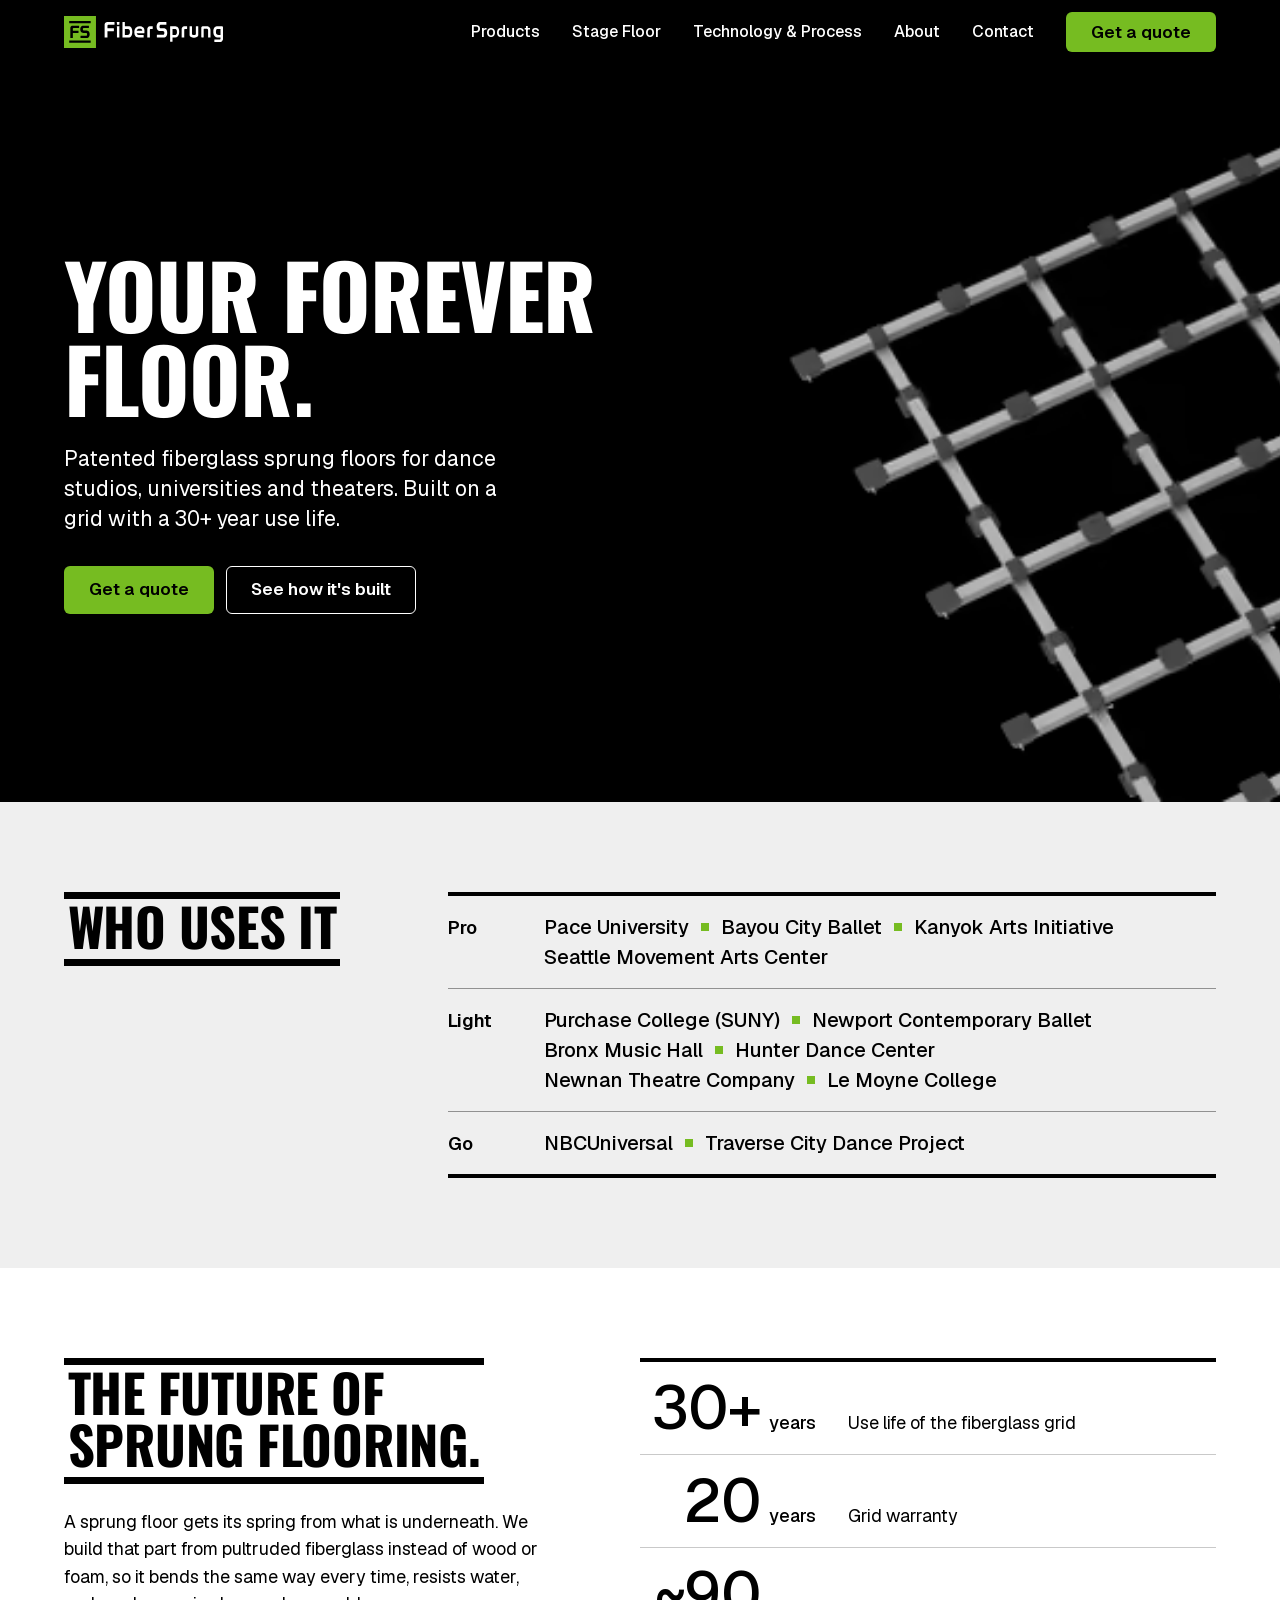
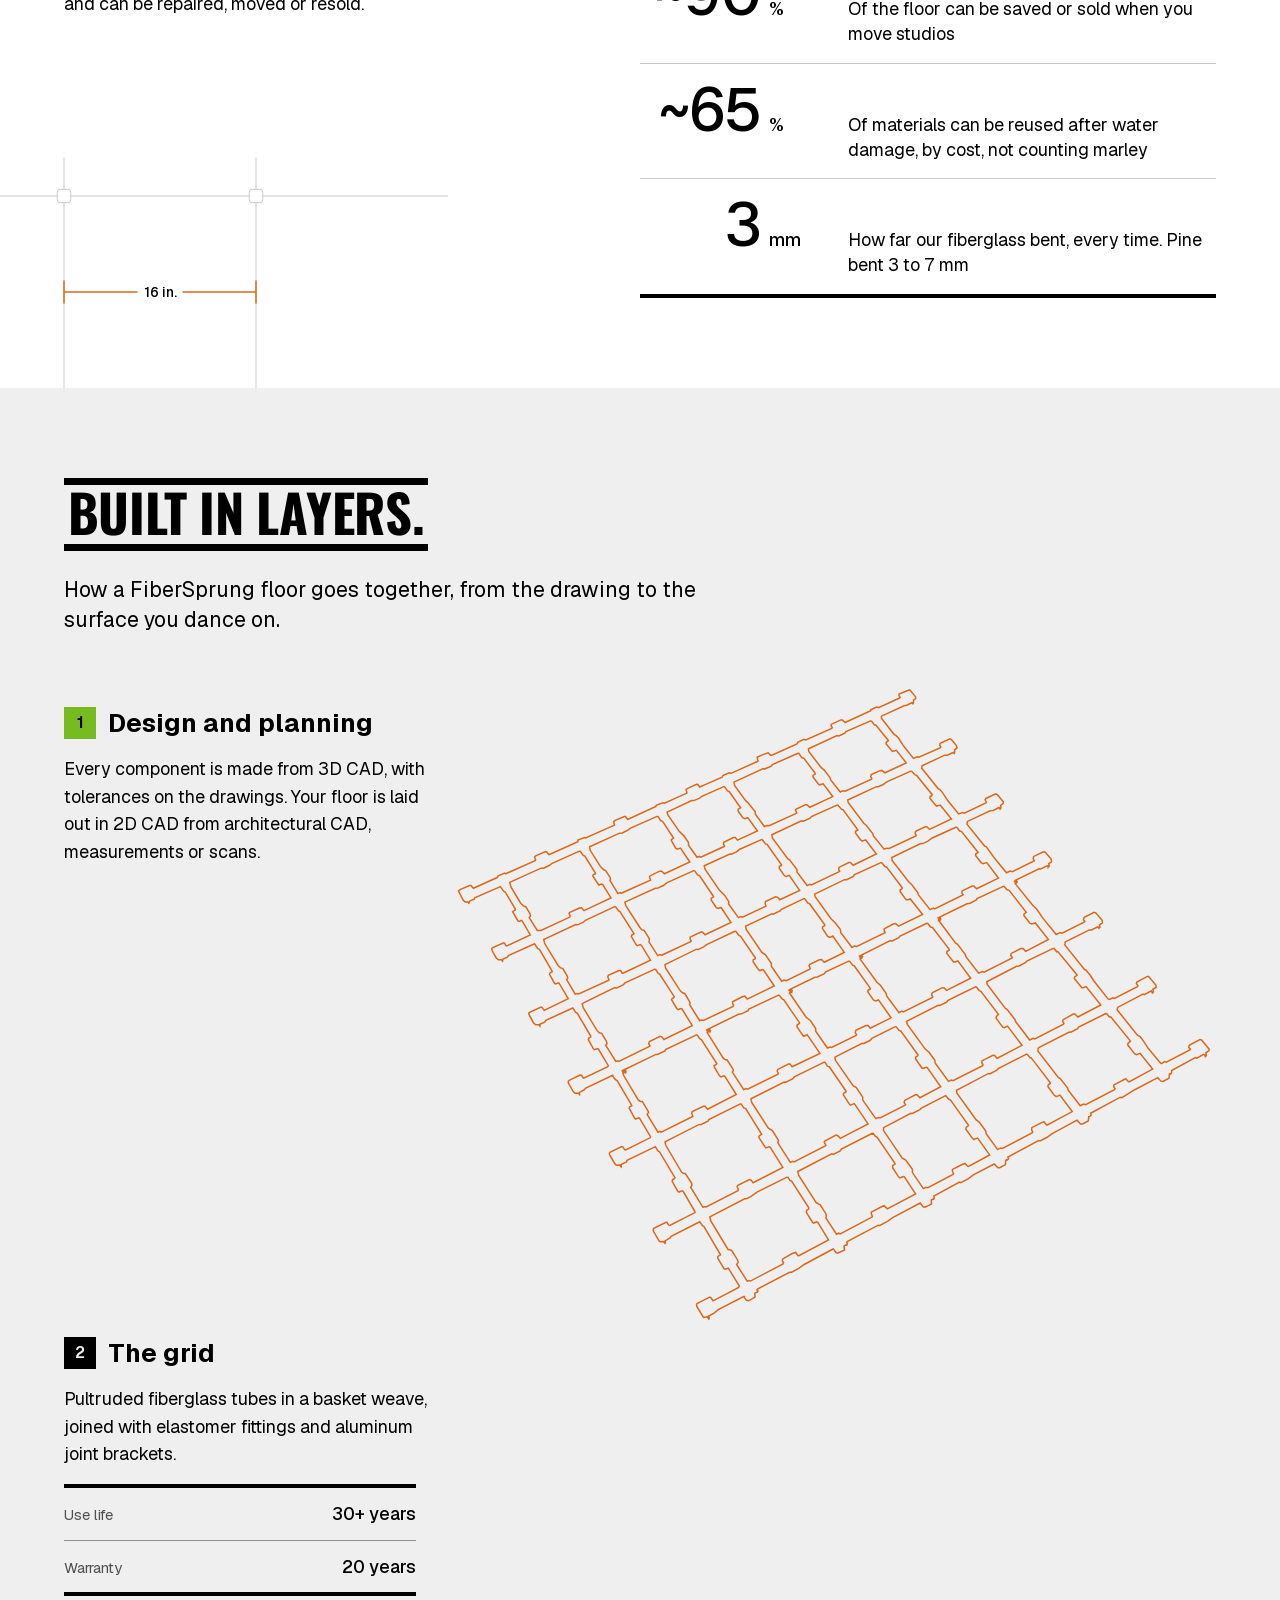
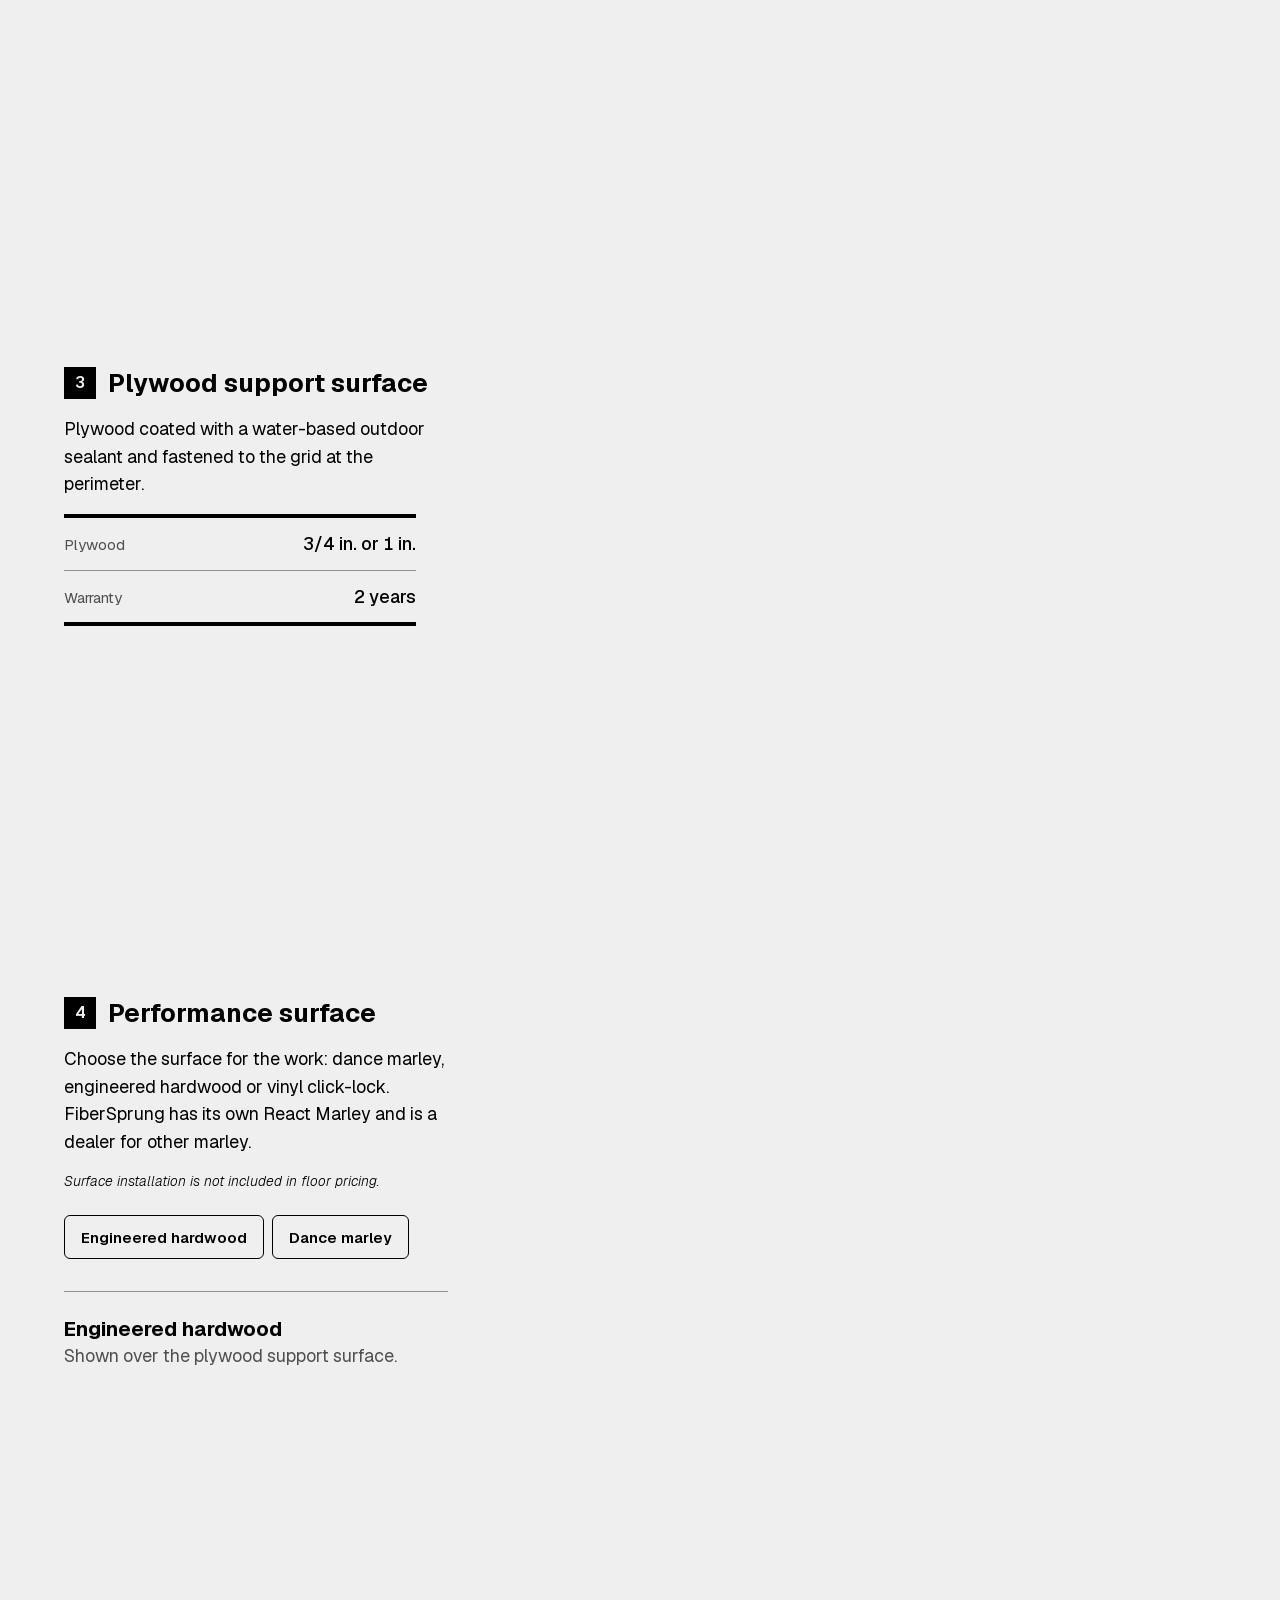
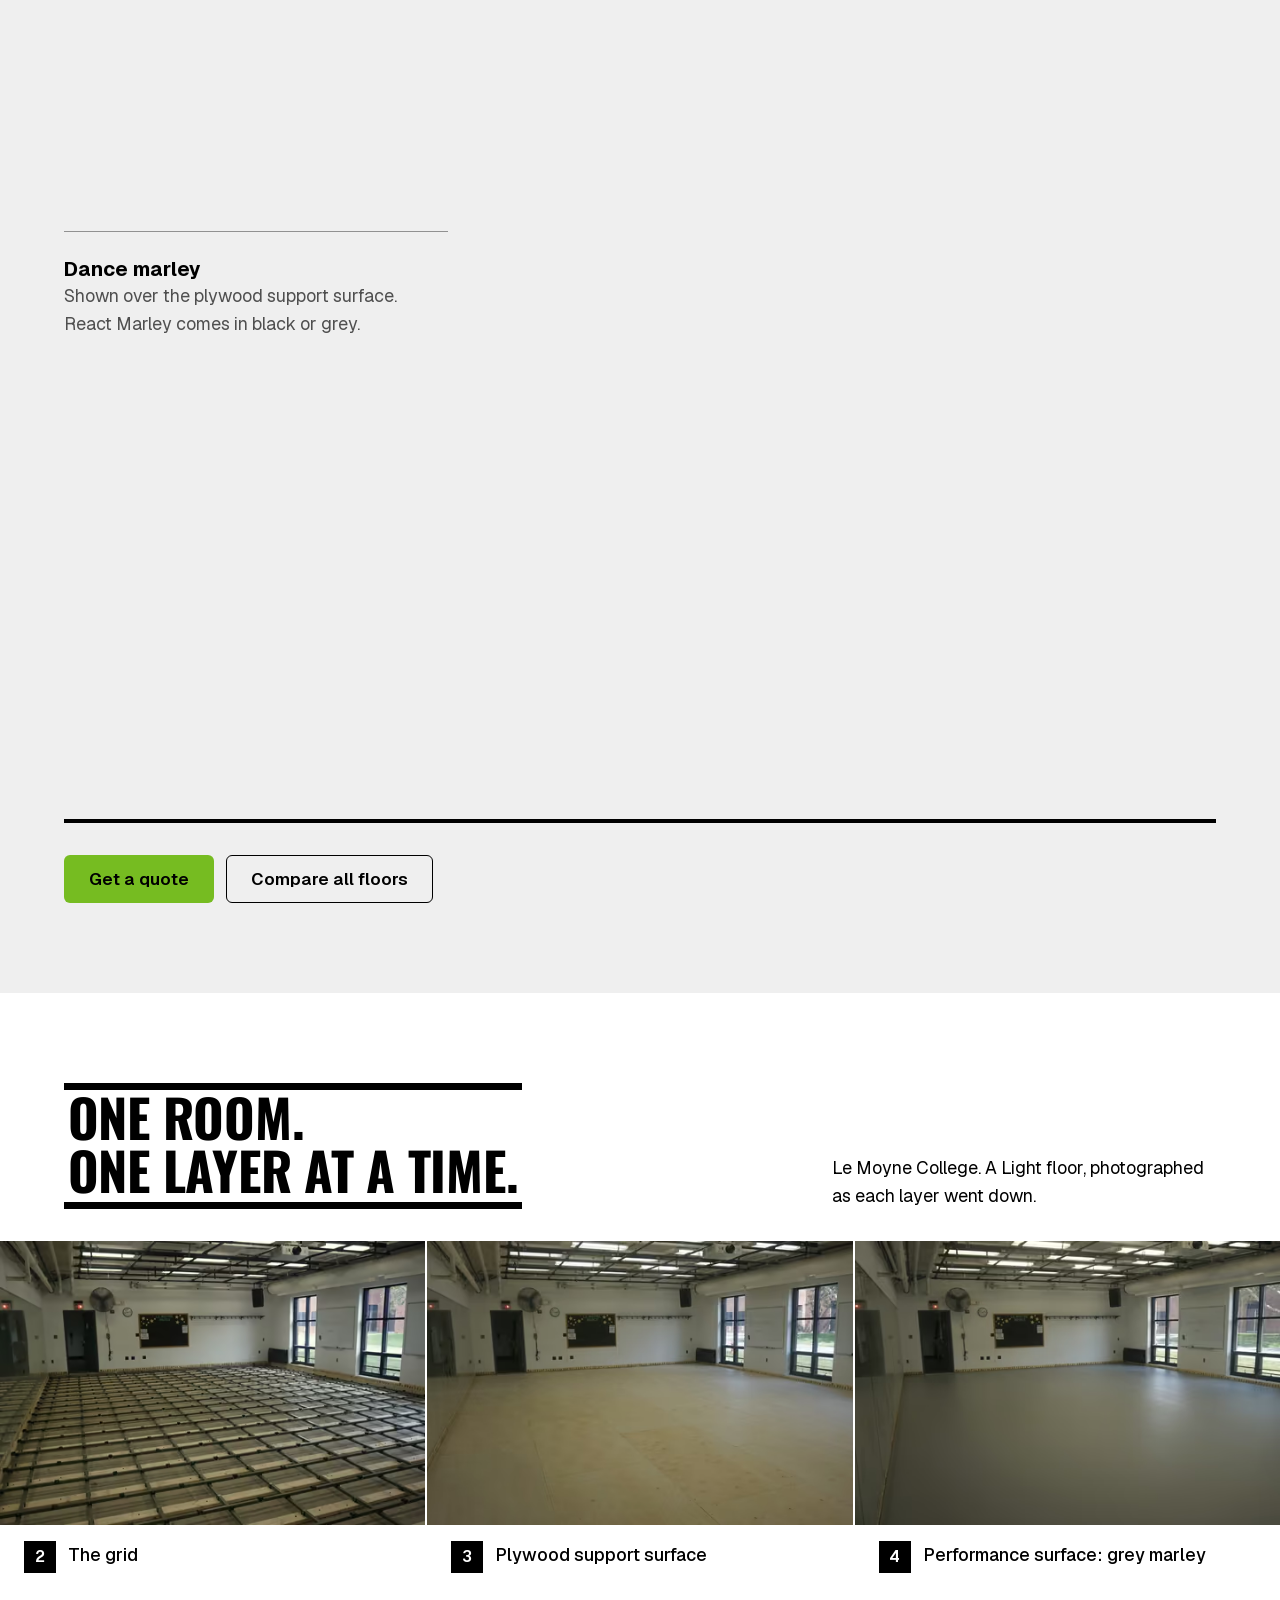
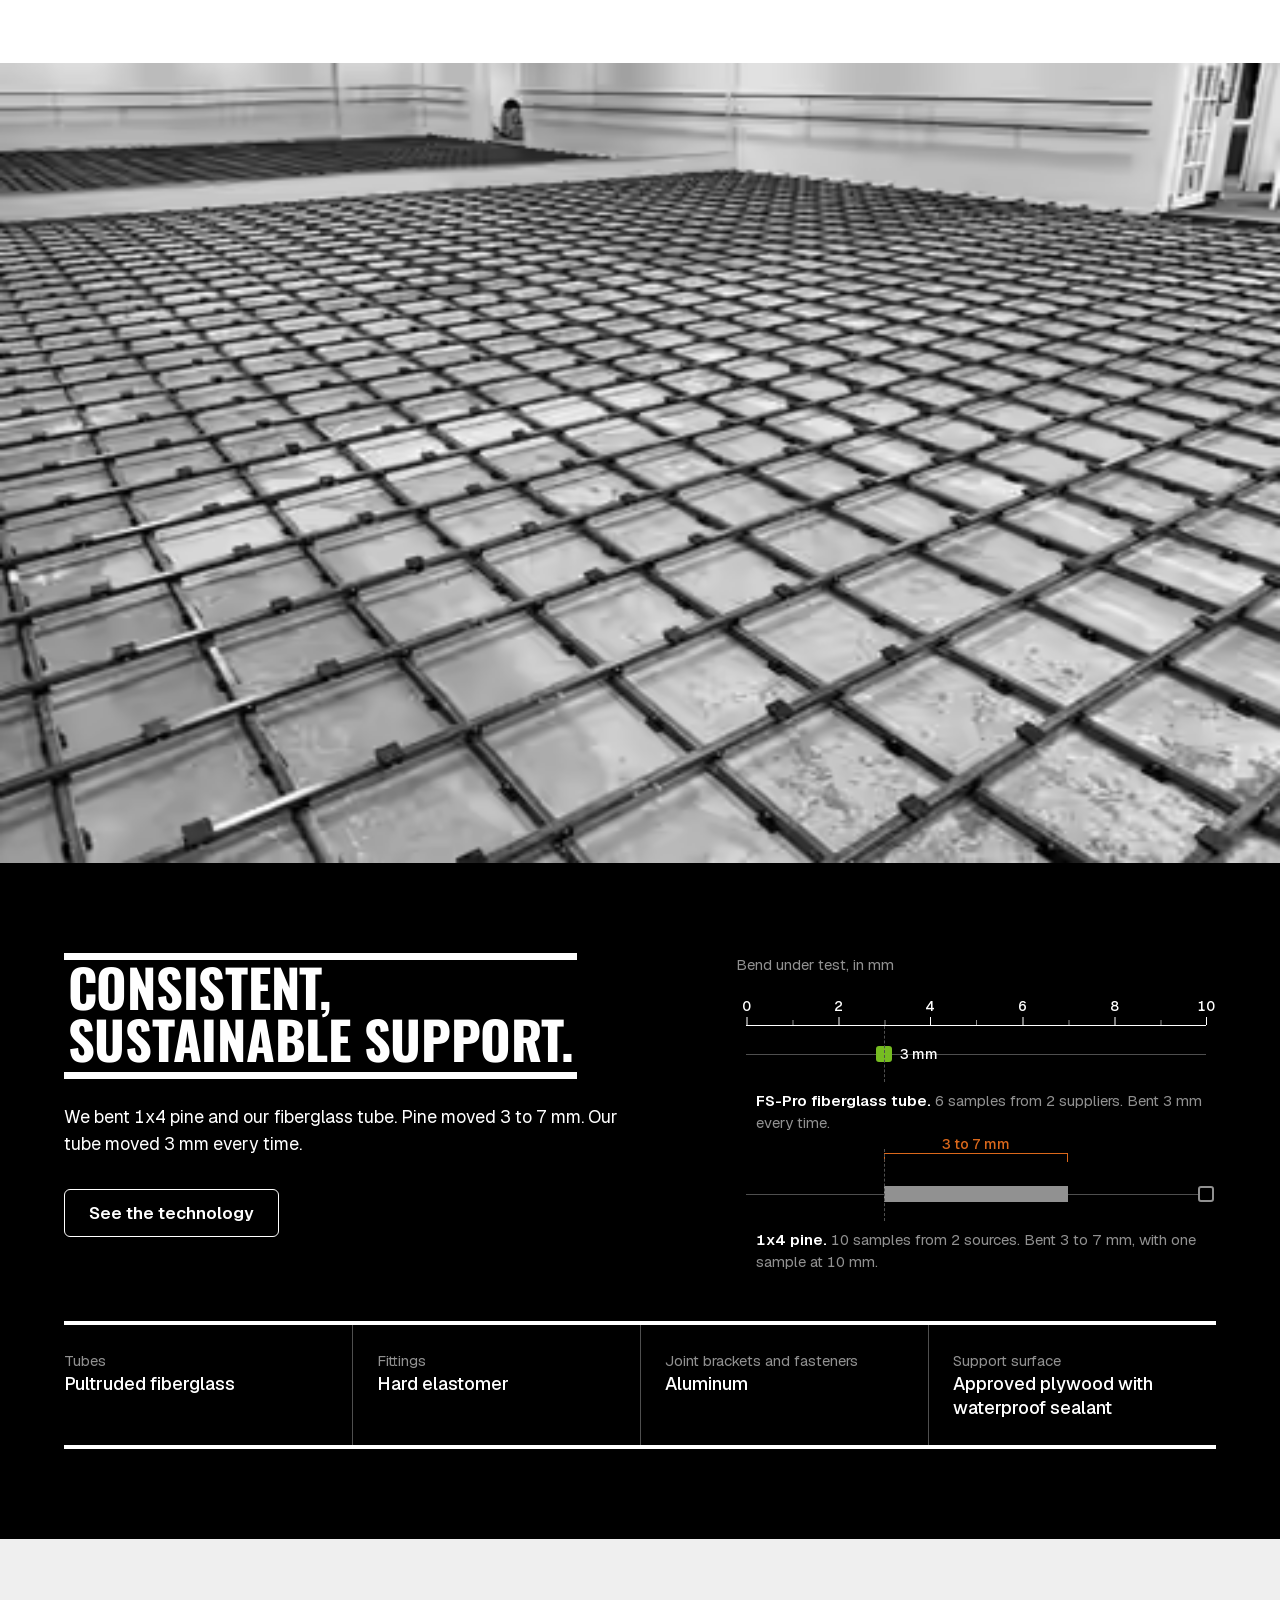
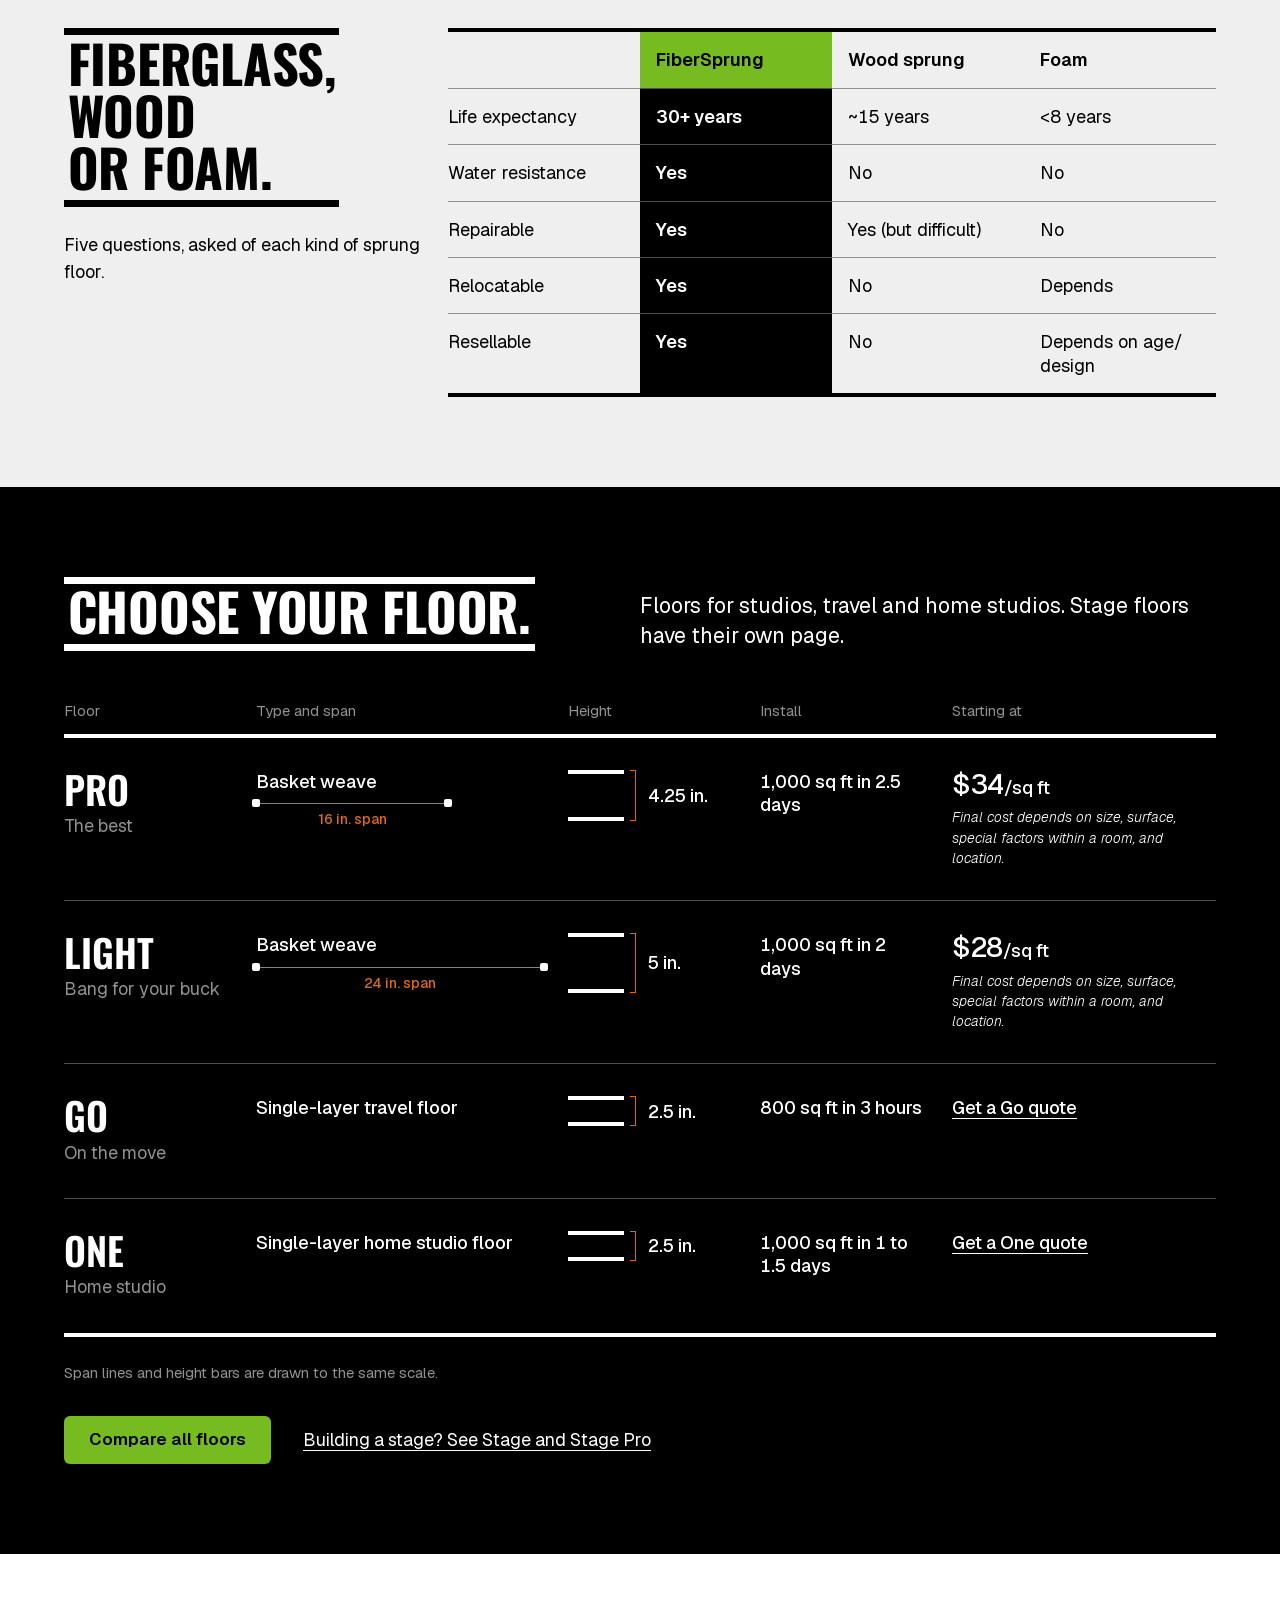
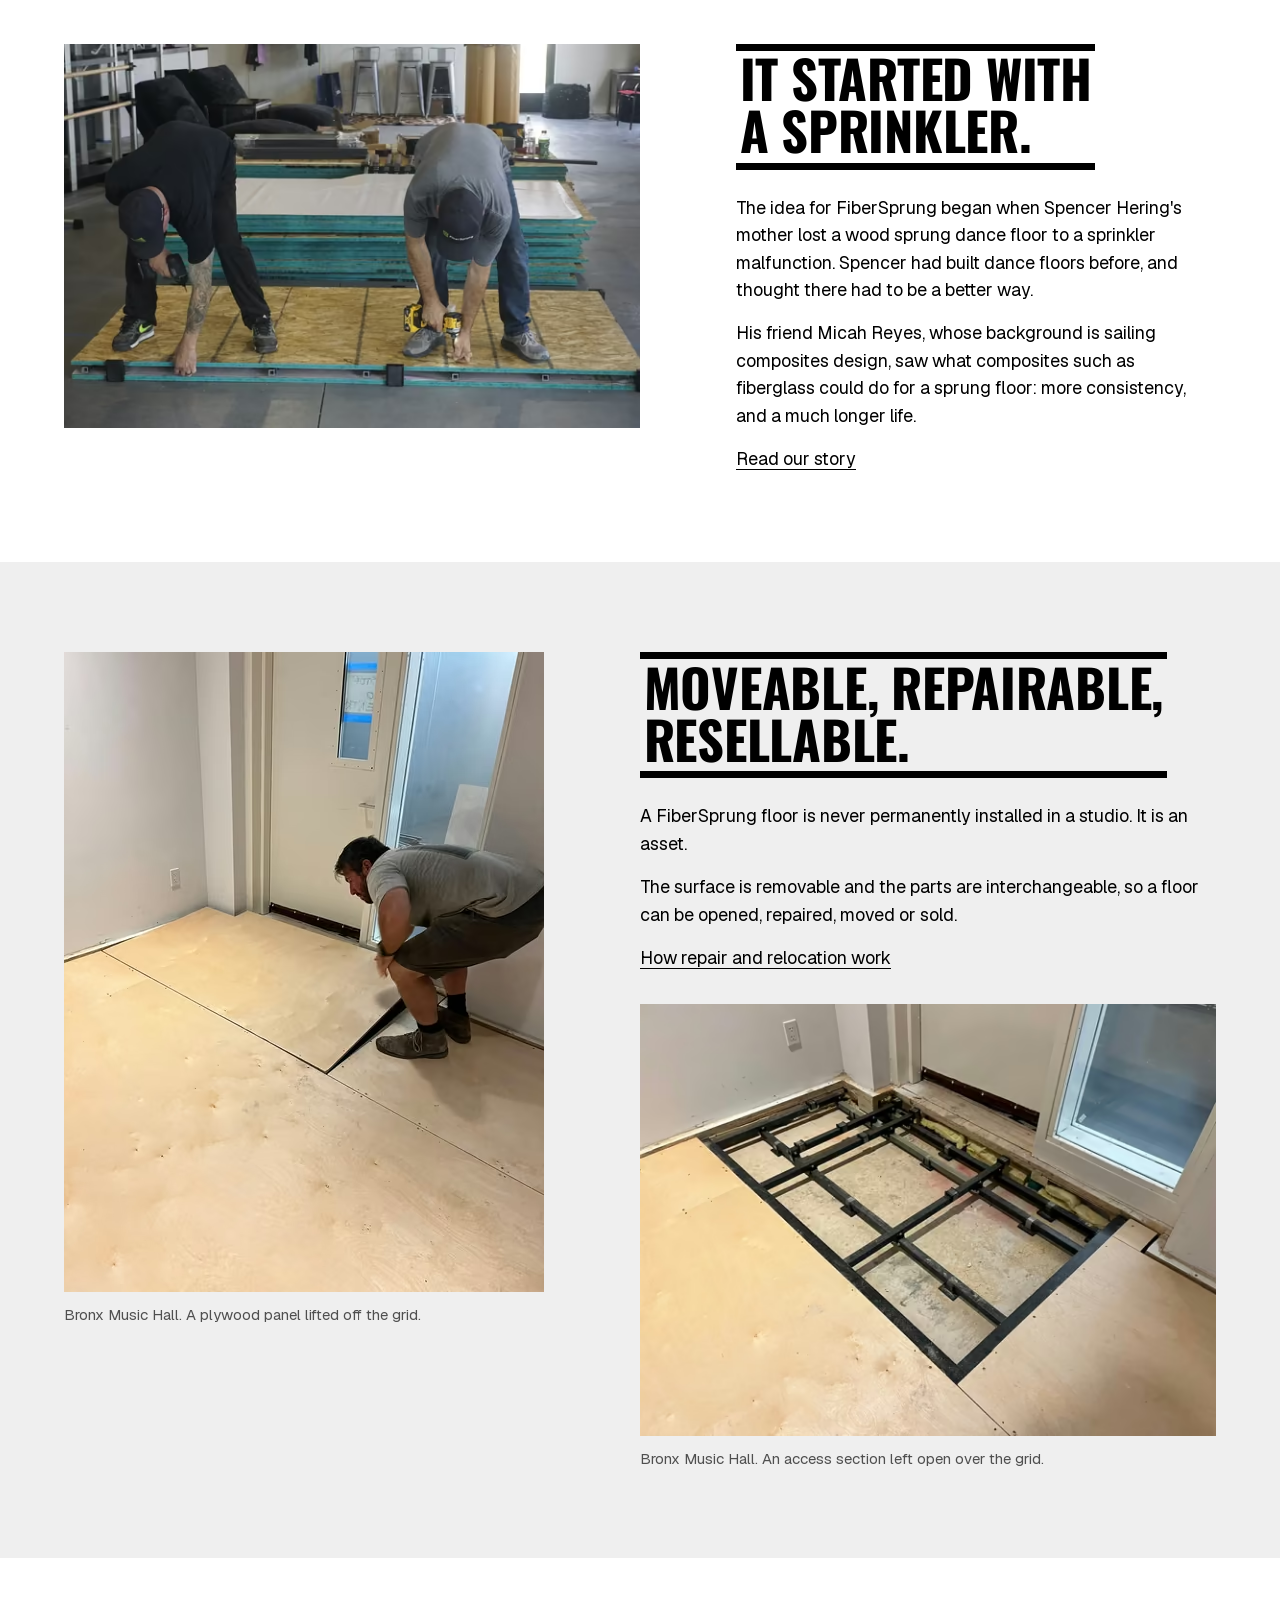
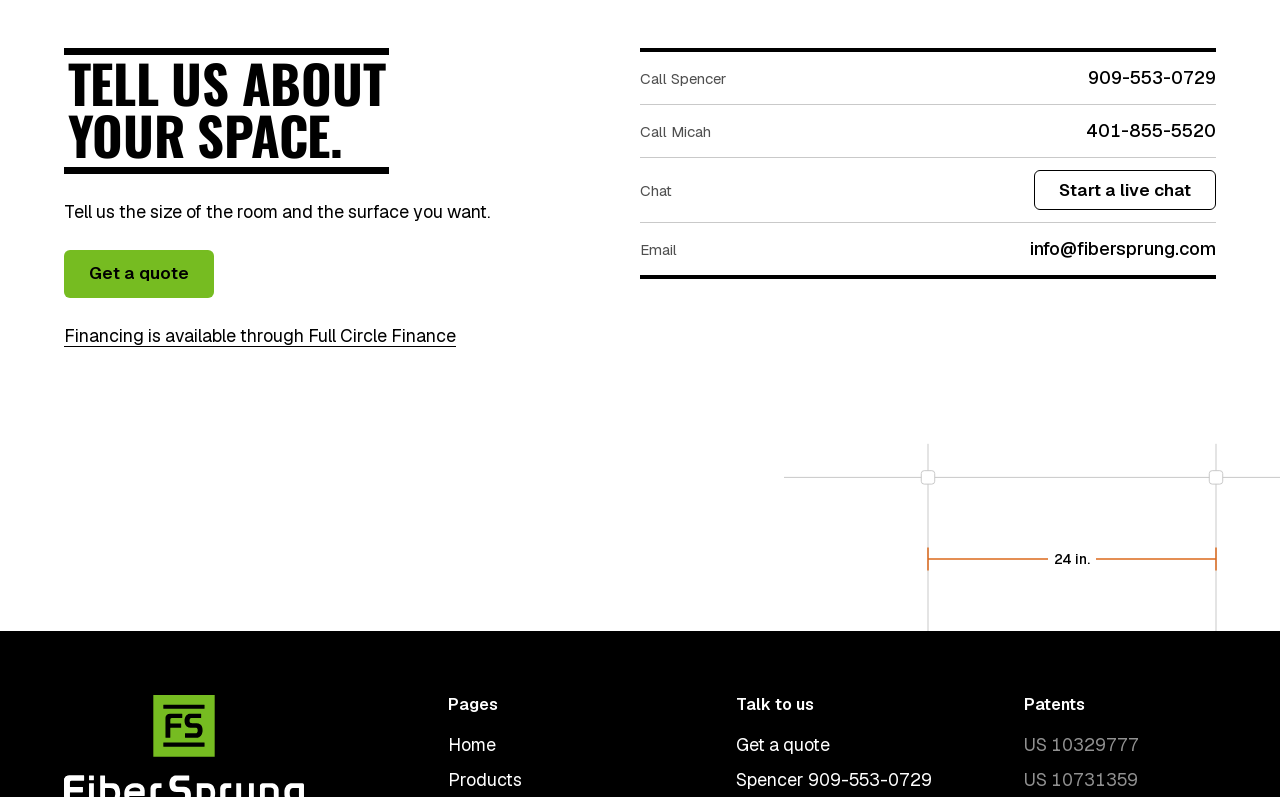
==== index.html @ 27c5f734 "Stage 3: Products and Stage Floor Co-Authored-By: Claude Fable 5.2 <noreply@anthropic.com> Claude-Se" ====
<!doctype html>
<html lang="en">
<head>
<meta charset="utf-8">
<meta name="viewport" content="width=device-width, initial-scale=1">
<title>FiberSprung | Patented fiberglass sprung floors for dance and stage</title>
<meta name="description" content="FiberSprung makes patented fiberglass sprung floors for dance studios, universities and theaters. A grid with a 30+ year use life and a 20-year warranty, in a floor you can repair, move or resell.">
<meta name="robots" content="noindex">
<link rel="canonical" href="https://fibersprung.com/">
<meta name="theme-color" content="#000000">
<link rel="preload" href="fonts/oswald-variable-latin.woff2" as="font" type="font/woff2" crossorigin>
<link rel="preload" href="fonts/geist-variable-latin.woff2" as="font" type="font/woff2" crossorigin>
<link rel="stylesheet" href="css/styles.css">
<link rel="icon" href="favicon.ico" sizes="32x32">
<link rel="icon" href="favicon.svg" type="image/svg+xml">
<link rel="apple-touch-icon" href="apple-touch-icon.png">
<link rel="manifest" href="site.webmanifest">
<meta property="og:type" content="website">
<meta property="og:site_name" content="FiberSprung">
<meta property="og:title" content="FiberSprung: your forever floor">
<meta property="og:description" content="Patented fiberglass sprung floors for dance studios, universities and theaters. Built on a grid with a 30+ year use life.">
<meta property="og:url" content="https://fibersprung.com/">
<meta property="og:image" content="https://fibersprung.com/img/social-home.jpg">
<meta property="og:image:width" content="1200">
<meta property="og:image:height" content="630">
<meta property="og:image:alt" content="The FiberSprung fiberglass grid: square tubes in a basket weave, joined by black fittings.">
<meta name="twitter:card" content="summary_large_image">
<meta name="twitter:title" content="FiberSprung: your forever floor">
<meta name="twitter:description" content="Patented fiberglass sprung floors for dance studios, universities and theaters. Built on a grid with a 30+ year use life.">
<meta name="twitter:image" content="https://fibersprung.com/img/social-home.jpg">
<script type="application/ld+json">
{
  "@context": "https://schema.org",
  "@type": "Organization",
  "name": "FiberSprung",
  "url": "https://fibersprung.com/",
  "logo": "https://fibersprung.com/icon-512.png",
  "email": "info@fibersprung.com",
  "description": "Maker of patented fiberglass sprung floors for dance and stage.",
  "contactPoint": [
    { "@type": "ContactPoint", "contactType": "sales", "name": "Spencer", "telephone": "+1-909-553-0729" },
    { "@type": "ContactPoint", "contactType": "sales", "name": "Micah", "telephone": "+1-401-855-5520" }
  ]
}
</script>
<script>document.documentElement.className = "js";</script>
<script src="js/site.js" defer></script>
<script src="js/layers.js" defer></script>
</head>
<body>
<a class="skip" href="#main">Skip to content</a>

<header class="site-header on-dark">
  <div class="wrap site-header__in">
    <a class="site-header__logo" href="index.html"><img src="img/logo/fibersprung-logo-horizontal-green-white.svg" alt="FiberSprung" width="159" height="32"></a>
    <button class="menu-btn" type="button" aria-label="Menu" aria-expanded="false" aria-controls="site-nav"><span></span><span></span></button>
    <nav class="site-nav" id="site-nav" aria-label="Main">
      <ul class="site-nav__list">
        <li class="site-nav__home"><a href="index.html" aria-current="page">Home</a></li>
        <li><a href="products.html">Products</a></li>
        <li><a href="stage-floor.html">Stage Floor</a></li>
        <li><a href="technology.html">Technology &amp; Process</a></li>
        <li><a href="about.html">About</a></li>
        <li><a href="contact.html">Contact</a></li>
        <li class="site-nav__cta"><a class="btn btn--primary" href="contact.html#quote">Get a quote</a></li>
      </ul>
      <ul class="site-nav__contact">
        <li>Spencer <a href="tel:+19095530729">909-553-0729</a></li>
        <li>Micah <a href="tel:+14018555520">401-855-5520</a></li>
        <li><a href="mailto:info@fibersprung.com">info@fibersprung.com</a></li>
      </ul>
    </nav>
  </div>
</header>

<main id="main">

<!-- 01 Hero -->
<section class="hero on-dark" aria-labelledby="hero-h">
  <div class="wrap grid hero__in">
    <div class="hero__text">
      <h1 class="display" id="hero-h">Your forever<br>floor.</h1>
      <p class="lede">Patented fiberglass sprung floors for dance studios, universities and theaters. Built on a grid with a 30+ year use life.</p>
      <p class="btn-row">
        <a class="btn btn--primary" href="contact.html#quote">Get a quote</a>
        <a class="btn btn--ghost" href="#layers">See how it's built</a>
      </p>
    </div>
  </div>
  <!-- OPEN: which floor the grid render shows -->
  <!-- Media slot. A video with this image as its poster can replace the picture without touching the layout. -->
  <div class="hero__media">
    <picture>
      <source media="(min-width: 768px)" type="image/avif" width="1440" height="1152" sizes="1000px" srcset="img/home/hero-grid-960.avif 960w, img/home/hero-grid-1440.avif 1440w, img/home/hero-grid-1920.avif 1920w">
      <source media="(min-width: 768px)" type="image/webp" width="1440" height="1152" sizes="1000px" srcset="img/home/hero-grid-960.webp 960w, img/home/hero-grid-1440.webp 1440w, img/home/hero-grid-1920.webp 1920w">
      <source type="image/avif" width="780" height="585" sizes="100vw" srcset="img/home/hero-grid-phone-420.avif 420w, img/home/hero-grid-phone-780.avif 780w, img/home/hero-grid-phone-1170.avif 1170w">
      <source type="image/webp" width="780" height="585" sizes="100vw" srcset="img/home/hero-grid-phone-420.webp 420w, img/home/hero-grid-phone-780.webp 780w, img/home/hero-grid-phone-1170.webp 1170w">
      <img src="img/home/hero-grid-phone-780.webp" alt="The FiberSprung fiberglass grid: square tubes in a basket weave, joined by black fittings." width="780" height="585" fetchpriority="high" decoding="async">
    </picture>
  </div>
</section>

<!-- 02 Who uses it -->
<section class="section who on-canvas" aria-labelledby="who-h">
  <div class="wrap grid">
    <h2 class="rule-head" id="who-h">Who uses it</h2>
    <div class="who__list">
      <div class="who__row">
        <h3 class="who__floor"><a href="products.html#pro">Pro<span class="sr-only"> floor</span></a></h3>
        <div class="who__names"><ul class="names">
          <li>Pace University</li>
          <li>Bayou City Ballet</li>
          <li>Kanyok Arts Initiative</li>
          <li>Seattle Movement Arts Center</li>
        </ul></div>
      </div>
      <div class="who__row">
        <h3 class="who__floor"><a href="products.html#light">Light<span class="sr-only"> floor</span></a></h3>
        <div class="who__names"><ul class="names">
          <li>Purchase College (SUNY)</li>
          <li>Newport Contemporary Ballet</li>
          <li>Bronx Music Hall</li>
          <li>Hunter Dance Center</li>
          <li>Newnan Theatre Company</li>
          <!-- OPEN: Le Moyne naming -->
          <li>Le Moyne College</li>
        </ul></div>
      </div>
      <div class="who__row">
        <h3 class="who__floor"><a href="products.html#go">Go<span class="sr-only"> floor</span></a></h3>
        <div class="who__names"><ul class="names">
          <li>NBCUniversal</li>
          <li>Traverse City Dance Project</li>
        </ul></div>
      </div>
    </div>
  </div>
</section>

<!-- 03 Thesis and numbers -->
<section class="section section--clip thesis on-white" aria-labelledby="thesis-h">
  <div class="wrap grid">
    <div class="thesis__text">
      <h2 class="rule-head" id="thesis-h">The future of<br>sprung flooring.</h2>
      <p>A sprung floor gets its spring from what is underneath. We build that part from pultruded fiberglass instead of wood or foam, so it bends the same way every time, resists water, and can be repaired, moved or resold.</p>
    </div>
    <dl class="ledger">
      <div class="ledger__row">
        <dt>Use life of the fiberglass grid</dt>
        <dd><span class="ledger__num">30+</span> <span class="ledger__unit">years</span></dd>
      </div>
      <div class="ledger__row">
        <dt>Grid warranty</dt>
        <dd><span class="ledger__num">20</span> <span class="ledger__unit">years</span></dd>
      </div>
      <div class="ledger__row">
        <dt>Of the floor can be saved or sold when you move studios</dt>
        <dd><span class="ledger__num">~90</span> <span class="ledger__unit">%</span></dd>
      </div>
      <div class="ledger__row">
        <dt>Of materials can be reused after water damage, by cost, not counting marley</dt>
        <dd><span class="ledger__num">~65</span> <span class="ledger__unit">%</span></dd>
      </div>
      <div class="ledger__row">
        <dt>How far our fiberglass bent, every time. Pine bent 3 to 7 mm</dt>
        <dd><span class="ledger__num">3</span> <span class="ledger__unit">mm</span></dd>
      </div>
    </dl>
    <div class="gridmark gridmark--pro" aria-hidden="true">
      <svg viewBox="0 0 400 250" preserveAspectRatio="none">
        <g class="gridmark__grid">
          <line x1="-2200" y1="50" x2="400" y2="50"/>
          <line x1="200" y1="10" x2="200" y2="250"/><line x1="0" y1="10" x2="0" y2="250"/>
          <line x1="-200" y1="10" x2="-200" y2="250"/><line x1="-400" y1="10" x2="-400" y2="250"/>
          <line x1="-600" y1="10" x2="-600" y2="250"/><line x1="-800" y1="10" x2="-800" y2="250"/>
        </g>
        <g class="gridmark__node">
          <rect x="193" y="43" width="14" height="14" rx="3"/><rect x="-7" y="43" width="14" height="14" rx="3"/>
          <rect x="-207" y="43" width="14" height="14" rx="3"/><rect x="-407" y="43" width="14" height="14" rx="3"/>
          <rect x="-607" y="43" width="14" height="14" rx="3"/><rect x="-807" y="43" width="14" height="14" rx="3"/>
        </g>
        <g class="gridmark__dim"><line x1="0" y1="150" x2="200" y2="150"/><line x1="0" y1="138" x2="0" y2="162"/><line x1="200" y1="138" x2="200" y2="162"/></g>
      </svg>
      <span class="gridmark__label">16 in.</span>
    </div>
  </div>
</section>

<!-- 04 The layer story. data-surface is "choice" or "stacked". -->
<!-- OPEN: surface order -->
<section class="section layers on-canvas" id="layers" data-surface="choice" aria-labelledby="layers-h">
  <div class="wrap">
    <div class="layers__head">
      <h2 class="rule-head" id="layers-h">Built in layers.</h2>
      <p class="lede">How a FiberSprung floor goes together, from the drawing to the surface you dance on.</p>
    </div>

    <ol class="steps">
      <li class="step" data-plates="1">
        <div class="step__body">
          <h3 class="step__title"><span class="num" aria-hidden="true">1</span>Design and planning</h3>
          <p>Every component is made from 3D CAD, with tolerances on the drawings. Your floor is laid out in 2D CAD from architectural CAD, measurements or scans.</p>
        </div>
        <div class="plate-track">
          <div class="plate plate--base">
            <div class="plate__art">
              <svg class="plate__outline" viewBox="0 0 2874 2406" role="img" aria-label="Line drawing of the fiberglass grid, traced in orange.">
                <path pathLength="1" d="M1728,25 1688,41 1688,48 1692,54 1688,57 1611,92 1604,90 1582,100 1582,104 1486,148 1476,138 1470,138 1434,155 1434,161 1438,167 1436,170 1339,213 1332,211 1309,222 1306,228 1212,270 1207,270 1198,261 1174,270 1157,278 1160,293 1059,338 1052,336 1029,346 1026,352 942,389 935,380 930,379 897,394 891,398 894,412 810,450 804,448 779,458 778,462 678,508 672,510 664,500 660,500 624,515 620,520 623,532 515,580 511,578 486,588 486,594 384,640 377,642 369,632 365,631 328,647 324,651 328,662 326,665 216,714 212,711 188,722 184,728 95,768 86,758 81,758 47,772 39,778 57,813 64,820 74,820 78,824 81,816 98,809 100,804 196,762 208,779 214,782 252,846 252,849 242,856 262,891 266,892 275,888 278,891 308,943 220,984 216,982 212,974 208,972 166,991 164,994 165,1001 180,1028 188,1036 200,1036 204,1041 206,1033 222,1026 226,1020 324,976 336,994 342,997 389,1077 390,1080 381,1086 380,1090 399,1124 402,1126 414,1122 416,1124 450,1181 360,1225 352,1214 348,1213 304,1233 302,1236 304,1242 320,1272 328,1279 339,1279 344,1284 344,1277 363,1268 366,1262 467,1216 477,1232 484,1236 534,1321 534,1325 528,1328 525,1334 544,1369 548,1372 560,1368 563,1370 600,1432 598,1436 508,1479 506,1478 500,1468 494,1467 451,1488 450,1496 468,1528 475,1535 487,1535 492,1540 492,1532 511,1522 514,1517 616,1468 619,1475 627,1484 633,1488 686,1578 688,1582 680,1586 678,1591 697,1626 702,1632 714,1627 717,1629 758,1698 756,1702 665,1747 661,1746 654,1736 650,1735 606,1756 604,1760 605,1766 624,1798 630,1805 642,1804 648,1811 649,1808 647,1802 668,1792 670,1786 776,1735 785,1750 792,1755 849,1851 848,1854 840,1859 839,1865 860,1902 864,1905 876,1900 880,1902 924,1978 924,1982 830,2030 826,2029 819,2018 816,2018 770,2041 768,2045 769,2052 790,2088 794,2091 807,2090 812,2097 814,2093 812,2088 832,2076 835,2071 942,2016 952,2031 958,2034 1020,2140 1010,2146 1009,2151 1032,2191 1036,2194 1049,2190 1090,2256 1088,2262 992,2312 984,2301 980,2298 932,2322 930,2326 931,2333 956,2374 970,2372 976,2380 978,2376 974,2370 996,2358 1010,2346 1106,2296 1109,2296 1109,2300 1117,2310 1125,2312 1149,2298 1148,2284 1154,2280 1158,2280 1160,2275 1156,2271 1158,2268 1278,2205 1286,2205 1314,2190 1333,2176 1441,2118 1444,2120 1452,2132 1458,2134 1484,2122 1482,2107 1488,2103 1492,2104 1495,2098 1492,2094 1494,2090 1610,2029 1616,2030 1646,2014 1664,2001 1767,1946 1778,1960 1785,1962 1809,1950 1809,1934 1814,1931 1817,1932 1820,1926 1818,1920 1914,1868 1919,1870 1948,1855 1966,1841 2044,1800 2058,1814 2065,1814 2086,1802 2087,1788 2090,1784 2094,1785 2098,1780 2095,1774 2210,1712 2216,1714 2242,1700 2261,1686 2354,1636 2367,1650 2375,1650 2396,1639 2398,1623 2402,1622 2407,1617 2405,1610 2516,1550 2522,1552 2570,1522 2656,1477 2668,1490 2676,1491 2698,1479 2700,1463 2704,1464 2708,1458 2708,1450 2797,1402 2802,1404 2828,1390 2832,1392 2834,1398 2838,1394 2836,1384 2848,1376 2848,1370 2820,1336 2814,1334 2774,1356 2772,1364 2778,1370 2776,1373 2688,1419 2682,1417 2670,1424 2666,1422 2621,1368 2604,1342 2590,1323 2580,1318 2504,1223 2506,1214 2601,1164 2606,1166 2632,1152 2636,1160 2640,1156 2638,1146 2650,1139 2649,1130 2622,1098 2617,1098 2578,1119 2576,1125 2582,1133 2580,1136 2494,1180 2488,1178 2476,1184 2470,1182 2418,1116 2402,1092 2386,1073 2382,1072 2308,980 2310,969 2400,924 2408,924 2432,912 2436,918 2440,914 2438,905 2449,898 2448,888 2424,860 2418,858 2381,877 2378,886 2383,892 2382,894 2298,936 2291,934 2276,941 2226,880 2202,845 2188,832 2122,750 2124,748 2126,750 2130,744 2128,739 2124,744 2120,743 2123,738 2212,695 2218,696 2242,684 2246,686 2246,690 2250,686 2248,676 2258,670 2258,660 2235,633 2228,632 2192,649 2190,658 2194,664 2193,666 2112,706 2104,704 2090,710 2044,654 2014,612 2008,610 1942,528 1944,518 2029,478 2040,477 2062,466 2066,472 2069,468 2068,458 2078,450 2078,444 2056,418 2050,415 2013,432 2010,437 2015,446 2013,449 1932,487 1926,485 1911,490 1870,440 1852,412 1841,399 1834,395 1773,319 1774,310 1859,270 1868,270 1891,260 1894,264 1896,260 1896,250 1905,243 1902,233 1884,212 1878,209 1842,226 1840,233 1844,238 1843,242 1762,278 1756,276 1742,282 1705,236 1686,206 1676,196 1670,193 1622,132 1622,124 1709,84 1715,84 1736,74 1740,78 1742,75 1742,64 1750,58 1750,52Z"/>
                <path pathLength="1" d="M1271,1848 1280,1862 1286,1864 1350,1964 1350,1968 1342,1974 1341,1981 1364,2018 1368,2021 1380,2016 1384,2018 1424,2084 1313,2143 1310,2143 1301,2131 1286,2136 1252,2156 1251,2163 1256,2170 1254,2174 1132,2238 1126,2236 1120,2239 1080,2176 1086,2168 1084,2160 1062,2124 1058,2122 1048,2120 983,2012 980,1998 1110,1930 1116,1930 1133,1922 1158,1904Z"/>
                <path pathLength="1" d="M1590,1684 1599,1696 1606,1700 1672,1797 1673,1800 1664,1806 1664,1814 1686,1848 1691,1852 1704,1847 1708,1848 1750,1912 1644,1968 1632,1956 1619,1962 1584,1980 1584,1986 1588,1996 1588,1998 1468,2062 1462,2059 1454,2063 1414,2002 1416,1996 1414,1986 1393,1953 1378,1945 1312,1842 1309,1828 1436,1762 1442,1764 1469,1750 1472,1744Z"/>
                <path pathLength="1" d="M1096,1574 1107,1590 1114,1593 1174,1689 1164,1696 1164,1702 1189,1740 1202,1736 1206,1738 1253,1813 1142,1870 1134,1860 1128,1858 1085,1880 1082,1884 1087,1896 1085,1900 966,1961 959,1959 954,1962 908,1887 913,1880 912,1872 888,1836 882,1836 874,1830 816,1732 812,1717 940,1652 946,1653 974,1639 976,1634Z"/>
                <path pathLength="1" d="M1862,1544 1874,1558 1880,1560 1948,1655 1946,1658 1939,1663 1938,1670 1962,1703 1967,1708 1982,1703 2027,1766 1948,1809 1944,1808 1935,1798 1924,1802 1888,1820 1888,1828 1892,1836 1890,1839 1796,1889 1789,1887 1779,1892 1738,1832 1738,1820 1712,1784 1700,1778 1630,1675 1630,1664 1732,1610 1738,1611 1766,1597 1770,1592Z"/>
                <path pathLength="1" d="M1410,1418 1420,1434 1427,1436 1490,1528 1488,1531 1480,1536 1480,1542 1502,1576 1506,1580 1520,1574 1522,1576 1572,1650 1468,1704 1459,1694 1452,1692 1410,1714 1408,1718 1414,1730 1412,1732 1295,1792 1290,1790 1281,1794 1234,1720 1237,1712 1214,1675 1199,1666 1136,1569 1134,1556 1258,1493 1264,1494 1291,1481 1296,1474Z"/>
                <path pathLength="1" d="M2167,1388 2178,1402 2182,1402 2254,1496 2254,1498 2246,1504 2245,1510 2268,1542 2276,1548 2290,1542 2336,1604 2243,1654 2240,1654 2230,1642 2218,1647 2185,1664 2184,1672 2188,1680 2187,1683 2075,1742 2068,1740 2057,1746 2014,1687 2012,1676 1987,1642 1976,1634 1904,1534 1903,1524 2023,1461 2029,1462 2054,1449 2059,1443Z"/>
                <path pathLength="1" d="M932,1316 942,1331 948,1334 1006,1424 1004,1427 996,1432 996,1436 1016,1470 1022,1474 1032,1470 1036,1472 1079,1540 971,1595 962,1584 956,1584 914,1604 912,1611 916,1620 916,1622 798,1681 793,1678 786,1681 745,1614 750,1608 750,1604 727,1566 720,1566 712,1560 657,1468 655,1461 661,1457 665,1459 666,1452 662,1448 660,1453 654,1456 652,1451 778,1390 784,1390 812,1377 814,1372Z"/>
                <path pathLength="1" d="M1676,1285 1688,1300 1694,1302 1759,1392 1758,1395 1750,1400 1750,1407 1773,1440 1778,1442 1790,1438 1794,1440 1844,1511 1766,1552 1755,1541 1749,1541 1709,1562 1707,1570 1712,1578 1709,1581 1617,1628 1610,1626 1601,1630 1552,1561 1552,1550 1528,1514 1516,1507 1450,1412 1448,1400 1550,1348 1556,1349 1579,1338 1586,1330Z"/>
                <path pathLength="1" d="M2464,1236 2475,1250 2480,1249 2554,1340 2545,1348 2544,1355 2569,1387 2576,1391 2590,1386 2637,1445 2550,1492 2547,1492 2536,1481 2492,1504 2491,1510 2496,1518 2494,1522 2386,1578 2379,1576 2366,1582 2321,1524 2319,1516 2291,1480 2284,1476 2208,1378 2208,1368 2211,1364 2325,1306 2331,1307 2356,1294 2360,1288Z"/>
                <path pathLength="1" d="M1239,1167 1250,1182 1256,1185 1316,1272 1314,1275 1307,1279 1306,1287 1328,1319 1332,1322 1344,1316 1392,1386 1288,1436 1280,1426 1274,1426 1234,1446 1232,1453 1236,1461 1235,1464 1121,1520 1114,1518 1107,1522 1064,1456 1068,1450 1066,1444 1044,1410 1038,1410 1030,1404 970,1308 976,1304 980,1306 982,1300 978,1296 976,1300 970,1302 968,1298 1087,1240 1096,1239 1123,1226 1126,1220Z"/>
                <path pathLength="1" d="M1976,1136 1988,1151 1994,1154 2060,1240 2052,1248 2051,1254 2076,1288 2081,1290 2094,1284 2148,1356 2056,1404 2054,1404 2046,1394 2039,1393 1998,1414 1998,1422 2002,1428 2001,1432 1890,1488 1884,1486 1873,1491 1823,1422 1822,1412 1800,1382 1786,1370 1719,1278 1716,1266 1834,1206 1840,1207 1866,1194 1870,1188Z"/>
                <path pathLength="1" d="M776,1070 786,1086 792,1089 846,1173 846,1176 838,1182 837,1186 856,1218 861,1222 872,1218 876,1220 914,1282 808,1334 800,1324 794,1322 754,1342 751,1350 756,1358 754,1360 639,1416 634,1414 628,1416 590,1355 595,1350 593,1341 575,1311 566,1309 558,1301 506,1215 502,1200 624,1140 630,1142 657,1129 661,1123Z"/>
                <path pathLength="1" d="M1502,1040 1514,1056 1520,1058 1580,1142 1580,1145 1572,1150 1571,1156 1592,1186 1600,1190 1611,1186 1658,1253 1580,1292 1572,1282 1564,1282 1526,1300 1524,1309 1529,1316 1527,1319 1436,1364 1430,1362 1420,1366 1376,1303 1376,1293 1356,1263 1340,1251 1278,1160 1282,1156 1286,1158 1288,1150 1285,1146 1280,1153 1276,1150 1278,1147 1373,1101 1382,1100 1409,1088 1412,1082Z"/>
                <path pathLength="1" d="M2267,992 2278,1006 2282,1005 2352,1090 2354,1094 2345,1100 2344,1106 2372,1140 2376,1140 2388,1136 2443,1205 2357,1250 2346,1239 2340,1239 2302,1260 2300,1266 2305,1274 2302,1278 2196,1332 2190,1330 2177,1336 2124,1267 2122,1260 2092,1221 2086,1218 2018,1128 2016,1118 2128,1060 2136,1060 2162,1046 2166,1041Z"/>
                <path pathLength="1" d="M1076,928 1088,944 1095,948 1150,1028 1150,1032 1142,1036 1142,1043 1160,1070 1166,1076 1178,1072 1181,1074 1221,1134 1120,1183 1111,1172 1101,1174 1065,1193 1065,1200 1069,1206 1067,1210 956,1263 949,1261 942,1264 904,1204 906,1198 903,1190 886,1162 879,1160 870,1153 814,1066 812,1054 930,996 937,997 960,986 966,980Z"/>
                <path pathLength="1" d="M1794,898 1806,913 1813,915 1875,996 1876,1000 1867,1005 1866,1011 1892,1044 1896,1044 1908,1040 1956,1105 1866,1150 1856,1140 1850,1140 1812,1159 1810,1168 1814,1174 1813,1177 1704,1231 1698,1228 1688,1234 1642,1172 1640,1162 1619,1132 1605,1120 1542,1033 1544,1029 1548,1030 1551,1024 1548,1020 1546,1023 1542,1026 1540,1022 1655,964 1661,966 1687,953 1690,948Z"/>
                <path pathLength="1" d="M626,836 638,852 644,856 696,938 688,943 686,948 702,976 708,983 720,979 724,982 758,1037 655,1086 652,1086 646,1076 640,1076 600,1094 598,1100 602,1109 602,1112 489,1164 484,1162 476,1164 444,1110 448,1104 446,1096 429,1068 421,1066 412,1057 362,975 358,960 478,904 485,905 507,895 514,888Z"/>
                <path pathLength="1" d="M1334,806 1346,823 1353,826 1410,905 1410,908 1402,912 1401,918 1421,948 1429,952 1440,947 1483,1008 1408,1045 1398,1035 1390,1036 1354,1053 1351,1058 1356,1068 1354,1071 1266,1114 1258,1112 1249,1116 1210,1060 1210,1049 1188,1017 1174,1007 1116,922 1114,910 1212,864 1217,865 1244,852 1246,848Z"/>
                <path pathLength="1" d="M2080,760 2092,774 2100,776 2164,858 2156,864 2155,870 2178,899 2184,902 2198,898 2247,960 2162,1004 2152,994 2144,994 2108,1012 2106,1020 2112,1027 2110,1030 2006,1082 2000,1080 1986,1086 1938,1024 1936,1016 1907,978 1900,974 1836,888 1839,887 1841,889 1844,884 1842,878 1836,884 1834,879 1942,826 1954,824 1977,812 1980,807Z"/>
                <path pathLength="1" d="M922,701 934,718 941,721 993,798 994,800 985,806 985,812 1004,841 1011,844 1022,840 1059,896 962,942 952,932 946,932 906,951 906,958 910,965 908,968 799,1019 793,1016 785,1020 752,969 754,958 734,926 726,924 718,915 666,834 662,820 776,768 786,767 806,758 818,748Z"/>
                <path pathLength="1" d="M1622,671 1634,686 1642,690 1700,766 1699,770 1692,774 1692,780 1712,808 1718,812 1730,808 1776,866 1686,910 1675,900 1666,902 1632,920 1632,926 1636,934 1528,987 1522,984 1512,990 1470,934 1468,922 1448,896 1434,883 1374,800 1372,790 1484,736 1492,736 1517,724 1520,718Z"/>
                <path pathLength="1" d="M494,628 506,645 512,648 551,710 552,714 544,717 542,722 564,756 575,752 579,754 610,804 509,852 500,841 492,842 456,858 453,861 457,872 456,876 348,926 334,926 304,878 309,871 306,862 291,837 282,834 272,824 236,764 231,746 348,693 358,693 380,682 388,676Z"/>
                <path pathLength="1" d="M1175,585 1188,602 1194,604 1248,680 1248,683 1240,686 1240,694 1259,721 1266,724 1277,720 1316,776 1242,811 1234,802 1226,800 1188,818 1187,826 1190,835 1102,876 1096,874 1087,878 1050,827 1051,818 1035,794 1016,776 962,697 959,684 1055,640 1060,641 1080,632 1092,622Z"/>
                <path pathLength="1" d="M1903,539 1915,554 1922,556 1984,634 1975,640 1975,646 1995,672 2002,676 2016,672 2060,730 1978,770 1968,760 1962,760 1924,778 1923,786 1928,792 1926,794 1821,845 1817,842 1804,848 1760,792 1758,784 1735,754 1724,744 1662,664 1661,653 1769,601 1777,601 1796,592 1812,580Z"/>
                <path pathLength="1" d="M785,498 796,515 803,518 844,580 836,586 836,590 852,618 858,622 870,618 905,670 810,714 800,704 792,704 756,722 754,726 758,738 648,787 644,784 636,788 606,739 608,734 607,728 590,702 583,699 572,689 532,626 530,613 642,562 652,561 675,550 681,544Z"/>
                <path pathLength="1" d="M1458,456 1472,472 1478,474 1534,550 1525,555 1525,561 1544,587 1550,592 1563,587 1603,640 1516,682 1506,672 1500,672 1463,690 1462,698 1466,704 1464,706 1360,756 1354,753 1344,758 1306,707 1306,698 1278,662 1272,658 1214,580 1212,568 1323,516 1330,517 1355,506 1360,500Z"/>
                <path pathLength="1" d="M1034,387 1046,404 1052,406 1095,467 1086,472 1086,480 1104,505 1111,508 1122,504 1158,554 1083,588 1075,578 1068,578 1032,596 1031,603 1035,610 1033,612 946,652 940,649 932,652 900,607 900,597 883,572 866,556 823,494 820,483 912,440 920,440 942,431 950,424Z"/>
                <path pathLength="1" d="M1734,329 1748,344 1754,346 1812,418 1810,422 1804,425 1804,432 1828,461 1842,457 1884,509 1802,548 1792,538 1786,538 1750,555 1748,564 1752,569 1751,572 1651,619 1643,618 1632,622 1592,572 1590,564 1565,532 1556,525 1498,448 1496,438 1603,388 1610,388 1629,380 1640,371Z"/>
                <path pathLength="1" d="M1312,262 1324,279 1332,282 1374,338 1374,341 1366,346 1366,352 1386,378 1390,381 1404,377 1440,425 1354,465 1344,456 1339,455 1303,472 1300,475 1305,486 1303,488 1202,534 1194,533 1184,537 1151,492 1149,481 1123,448 1116,443 1073,384 1070,371 1180,320 1184,322 1210,311 1214,305Z"/>
                <path pathLength="1" d="M1584,141 1596,157 1601,157 1647,214 1648,216 1640,222 1640,228 1663,256 1678,252 1715,299 1635,336 1624,327 1617,328 1584,343 1582,350 1586,358 1585,360 1486,405 1478,403 1468,408 1432,363 1430,355 1408,326 1396,316 1350,256 1349,246 1456,197 1463,198 1485,188 1489,182Z"/>
              </svg>
            </div>
          </div>
        </div>
      </li>

      <li class="step" data-plates="2">
        <div class="step__body">
          <h3 class="step__title"><span class="num" aria-hidden="true">2</span>The grid</h3>
          <p>Pultruded fiberglass tubes in a basket weave, joined with elastomer fittings and aluminum joint brackets.</p>
          <dl class="readout">
            <div><dt>Use life</dt><dd>30+ years</dd></div>
            <div><dt>Warranty</dt><dd>20 years</dd></div>
          </dl>
        </div>
        <div class="plate-track">
          <div class="plate plate--fade">
            <div class="plate__art">
              <picture>
                <source type="image/avif" sizes="(min-width: 1248px) 768px, (min-width: 900px) 62vw, 100vw" srcset="img/layers/render-layer-1-grid-800.avif 800w, img/layers/render-layer-1-grid-1600.avif 1600w, img/layers/render-layer-1-grid-2400.avif 2400w">
                <source type="image/webp" sizes="(min-width: 1248px) 768px, (min-width: 900px) 62vw, 100vw" srcset="img/layers/render-layer-1-grid-800.webp 800w, img/layers/render-layer-1-grid-1600.webp 1600w, img/layers/render-layer-1-grid-2400.webp 2400w">
                <img src="img/layers/render-layer-1-grid-800.webp" alt="The fiberglass grid: square tubes in a basket weave, joined by black fittings." width="1600" height="1339" loading="lazy" decoding="async">
              </picture>
              <ul class="callouts" aria-label="Parts shown">
                <li class="callout callout--above callout--right co-fitting"><span class="callout__label">Elastomer fitting</span><span class="callout__lead" aria-hidden="true"></span><span class="callout__box" aria-hidden="true"></span></li>
                <li class="callout callout--below co-tube"><span class="callout__label">Pultruded fiberglass tube</span><span class="callout__lead" aria-hidden="true"></span><span class="callout__box" aria-hidden="true"></span></li>
                <!-- OPEN: bracket callout part name -->
                <li class="callout callout--below co-bracket"><span class="callout__label">Aluminum joint bracket</span><span class="callout__lead" aria-hidden="true"></span><span class="callout__box" aria-hidden="true"></span></li>
              </ul>
            </div>
          </div>
        </div>
      </li>

      <li class="step" data-plates="3">
        <div class="step__body">
          <h3 class="step__title"><span class="num" aria-hidden="true">3</span>Plywood support surface</h3>
          <p>Plywood coated with a water-based outdoor sealant and fastened to the grid at the perimeter.</p>
          <dl class="readout">
            <div><dt>Plywood</dt><dd>3/4 in. or 1 in.</dd></div>
            <div><dt>Warranty</dt><dd>2 years</dd></div>
          </dl>
        </div>
        <div class="plate-track">
          <div class="plate">
            <div class="plate__art">
              <picture>
                <source type="image/avif" sizes="(min-width: 1248px) 768px, (min-width: 900px) 62vw, 100vw" srcset="img/layers/render-layer-2-plywood-800.avif 800w, img/layers/render-layer-2-plywood-1600.avif 1600w, img/layers/render-layer-2-plywood-2400.avif 2400w">
                <source type="image/webp" sizes="(min-width: 1248px) 768px, (min-width: 900px) 62vw, 100vw" srcset="img/layers/render-layer-2-plywood-800.webp 800w, img/layers/render-layer-2-plywood-1600.webp 1600w, img/layers/render-layer-2-plywood-2400.webp 2400w">
                <img src="img/layers/render-layer-2-plywood-800.webp" alt="The plywood support surface laid over the grid. The ends of the tubes show past its edge." width="1600" height="1339" loading="lazy" decoding="async">
              </picture>
              <svg viewBox="0 0 2874 2406" aria-hidden="true"><polyline class="plate__edge" points="1546,88 20,768 930,2368"/></svg>
              <ul class="callouts" aria-label="Parts shown">
                <li class="callout callout--above callout--right co-plywood"><span class="callout__label">Plywood, 3/4 in. or 1 in.</span><span class="callout__lead" aria-hidden="true"></span></li>
                <li class="callout callout--below co-perimeter"><span class="callout__label">Fastened at the perimeter</span><span class="callout__lead" aria-hidden="true"></span><span class="callout__box" aria-hidden="true"></span></li>
              </ul>
            </div>
          </div>
        </div>
      </li>

      <li class="step step--surface">
        <div class="step__body" data-plates="3">
          <h3 class="step__title"><span class="num" aria-hidden="true">4</span>Performance surface</h3>
          <p>Choose the surface for the work: dance marley, engineered hardwood or vinyl click-lock. FiberSprung has its own React Marley and is a dealer for other marley.</p>
          <p class="note">Surface installation is not included in floor pricing.</p>
          <p class="surface-switch"><a href="#surface-hardwood">Engineered hardwood</a><a href="#surface-marley">Dance marley</a></p>
        </div>
        <div class="beats">
          <figure class="beat" id="surface-hardwood" data-plates="4">
            <div class="plate-track">
              <div class="plate">
                <div class="plate__art">
                  <picture>
                    <source type="image/avif" sizes="(min-width: 1248px) 768px, (min-width: 900px) 62vw, 100vw" srcset="img/layers/render-layer-3-hardwood-800.avif 800w, img/layers/render-layer-3-hardwood-1600.avif 1600w, img/layers/render-layer-3-hardwood-2400.avif 2400w">
                    <source type="image/webp" sizes="(min-width: 1248px) 768px, (min-width: 900px) 62vw, 100vw" srcset="img/layers/render-layer-3-hardwood-800.webp 800w, img/layers/render-layer-3-hardwood-1600.webp 1600w, img/layers/render-layer-3-hardwood-2400.webp 2400w">
                    <img src="img/layers/render-layer-3-hardwood-800.webp" alt="Engineered hardwood laid over the plywood support surface." width="1600" height="1339" loading="lazy" decoding="async">
                  </picture>
                  <svg viewBox="0 0 2874 2406" aria-hidden="true"><polyline class="plate__edge" points="1497,109 17,763 930,2368"/></svg>
                  <ul class="callouts" aria-label="Parts shown">
                    <li class="callout callout--above callout--right co-hardwood"><span class="callout__label">Engineered hardwood</span><span class="callout__lead" aria-hidden="true"></span></li>
                  </ul>
                </div>
              </div>
            </div>
            <figcaption class="beat__text">
              <h4 class="beat__title">Engineered hardwood</h4>
              <p>Shown over the plywood support surface.</p>
            </figcaption>
          </figure>
          <figure class="beat" id="surface-marley" data-plates="5">
            <div class="plate-track">
              <div class="plate">
                <div class="plate__art">
                  <picture>
                    <source type="image/avif" sizes="(min-width: 1248px) 768px, (min-width: 900px) 62vw, 100vw" srcset="img/layers/render-layer-2-plywood-800.avif 800w, img/layers/render-layer-2-plywood-1600.avif 1600w, img/layers/render-layer-2-plywood-2400.avif 2400w">
                    <source type="image/webp" sizes="(min-width: 1248px) 768px, (min-width: 900px) 62vw, 100vw" srcset="img/layers/render-layer-2-plywood-800.webp 800w, img/layers/render-layer-2-plywood-1600.webp 1600w, img/layers/render-layer-2-plywood-2400.webp 2400w">
                    <img class="plate__under" src="img/layers/render-layer-2-plywood-800.webp" alt="" width="1600" height="1339" loading="lazy" decoding="async">
                  </picture>
                  <picture>
                    <source type="image/avif" sizes="(min-width: 1248px) 768px, (min-width: 900px) 62vw, 100vw" srcset="img/layers/render-layer-4-marley-800.avif 800w, img/layers/render-layer-4-marley-1600.avif 1600w, img/layers/render-layer-4-marley-2400.avif 2400w">
                    <source type="image/webp" sizes="(min-width: 1248px) 768px, (min-width: 900px) 62vw, 100vw" srcset="img/layers/render-layer-4-marley-800.webp 800w, img/layers/render-layer-4-marley-1600.webp 1600w, img/layers/render-layer-4-marley-2400.webp 2400w">
                    <img class="plate__marley" src="img/layers/render-layer-4-marley-800.webp" alt="Dance marley laid over the plywood support surface." width="1600" height="1339" loading="lazy" decoding="async">
                  </picture>
                  <svg viewBox="0 0 2874 2406" aria-hidden="true"><polyline class="plate__edge" points="1376,155 20,760 927,2359"/></svg>
                  <ul class="callouts" aria-label="Parts shown">
                    <li class="callout callout--above callout--right co-marley"><span class="callout__label">Dance marley</span><span class="callout__lead" aria-hidden="true"></span></li>
                  </ul>
                </div>
              </div>
            </div>
            <figcaption class="beat__text">
              <h4 class="beat__title">Dance marley</h4>
              <p>Shown over the plywood support surface. React Marley comes in black or grey.</p>
            </figcaption>
          </figure>
        </div>
      </li>
    </ol>

    <p class="btn-row layers__end">
      <a class="btn btn--primary" href="contact.html#quote">Get a quote</a>
      <a class="btn btn--ghost" href="products.html">Compare all floors</a>
    </p>
  </div>
</section>

<!-- 05 The same steps in a real room -->
<section class="section twin on-white" aria-labelledby="twin-h">
  <div class="wrap grid twin__head">
    <h2 class="rule-head" id="twin-h">One room.<br>One layer at a time.</h2>
    <!-- OPEN: Le Moyne naming -->
    <p>Le Moyne College. A Light floor, photographed as each layer went down.</p>
  </div>
  <ol class="twin__frames" start="2">
    <li>
      <figure>
        <picture>
          <source type="image/avif" sizes="(min-width: 768px) 33.4vw, 100vw" srcset="img/home/lemoyne-grid-480.avif 480w, img/home/lemoyne-grid-720.avif 720w, img/home/lemoyne-grid-960.avif 960w, img/home/lemoyne-grid-1280.avif 1280w">
          <source type="image/webp" sizes="(min-width: 768px) 33.4vw, 100vw" srcset="img/home/lemoyne-grid-480.webp 480w, img/home/lemoyne-grid-720.webp 720w, img/home/lemoyne-grid-960.webp 960w, img/home/lemoyne-grid-1280.webp 1280w">
          <img src="img/home/lemoyne-grid-720.webp" alt="A college dance studio with the fiberglass grid laid from wall to wall." width="960" height="640" loading="lazy" decoding="async">
        </picture>
        <figcaption><span class="num" aria-hidden="true">2</span>The grid</figcaption>
      </figure>
    </li>
    <li>
      <figure>
        <picture>
          <source type="image/avif" sizes="(min-width: 768px) 33.4vw, 100vw" srcset="img/home/lemoyne-plywood-480.avif 480w, img/home/lemoyne-plywood-720.avif 720w, img/home/lemoyne-plywood-960.avif 960w, img/home/lemoyne-plywood-1280.avif 1280w">
          <source type="image/webp" sizes="(min-width: 768px) 33.4vw, 100vw" srcset="img/home/lemoyne-plywood-480.webp 480w, img/home/lemoyne-plywood-720.webp 720w, img/home/lemoyne-plywood-960.webp 960w, img/home/lemoyne-plywood-1280.webp 1280w">
          <img src="img/home/lemoyne-plywood-720.webp" alt="The same studio from the same spot, with the plywood support surface covering the grid." width="960" height="640" loading="lazy" decoding="async">
        </picture>
        <figcaption><span class="num" aria-hidden="true">3</span>Plywood support surface</figcaption>
      </figure>
    </li>
    <li>
      <figure>
        <picture>
          <source type="image/avif" sizes="(min-width: 768px) 33.4vw, 100vw" srcset="img/home/lemoyne-marley-480.avif 480w, img/home/lemoyne-marley-720.avif 720w, img/home/lemoyne-marley-960.avif 960w, img/home/lemoyne-marley-1280.avif 1280w">
          <source type="image/webp" sizes="(min-width: 768px) 33.4vw, 100vw" srcset="img/home/lemoyne-marley-480.webp 480w, img/home/lemoyne-marley-720.webp 720w, img/home/lemoyne-marley-960.webp 960w, img/home/lemoyne-marley-1280.webp 1280w">
          <img src="img/home/lemoyne-marley-720.webp" alt="The same studio again, finished with a grey marley dance surface." width="960" height="640" loading="lazy" decoding="async">
        </picture>
        <figcaption><span class="num" aria-hidden="true">4</span>Performance surface: grey marley</figcaption>
      </figure>
    </li>
  </ol>
</section>

<!-- 06 Technology -->
<section class="section tech on-dark" aria-labelledby="tech-h">
  <div class="tech__photo">
    <picture>
      <source media="(min-width: 768px)" type="image/avif" width="1440" height="600" sizes="100vw" srcset="img/home/grid-studio-960.avif 960w, img/home/grid-studio-1440.avif 1440w, img/home/grid-studio-1920.avif 1920w">
      <source media="(min-width: 768px)" type="image/webp" width="1440" height="600" sizes="100vw" srcset="img/home/grid-studio-960.webp 960w, img/home/grid-studio-1440.webp 1440w, img/home/grid-studio-1920.webp 1920w">
      <source type="image/avif" width="780" height="488" sizes="100vw" srcset="img/home/grid-studio-phone-480.avif 480w, img/home/grid-studio-phone-780.avif 780w, img/home/grid-studio-phone-1170.avif 1170w">
      <source type="image/webp" width="780" height="488" sizes="100vw" srcset="img/home/grid-studio-phone-480.webp 480w, img/home/grid-studio-phone-780.webp 780w, img/home/grid-studio-phone-1170.webp 1170w">
      <img src="img/home/grid-studio-phone-780.webp" alt="A FiberSprung grid laid across a dance studio, with barres and a mirrored wall behind it." width="780" height="488" loading="lazy" decoding="async">
    </picture>
  </div>
  <div class="wrap grid tech__in">
    <div class="tech__text">
      <h2 class="rule-head" id="tech-h">Consistent,<br>sustainable support.</h2>
      <p>We bent 1x4 pine and our fiberglass tube. Pine moved 3 to 7 mm. Our tube moved 3 mm every time.</p>
      <a class="btn btn--ghost" href="technology.html">See the technology</a>
    </div>
    <figure class="bend">
      <figcaption class="bend__title">Bend under test, in mm</figcaption>
      <div class="bend__plot">
        <div class="bend__scale" aria-hidden="true">
          <span style="--v:0">0</span><span class="minor" style="--v:1">1</span><span style="--v:2">2</span><span class="minor" style="--v:3">3</span><span style="--v:4">4</span><span class="minor" style="--v:5">5</span><span style="--v:6">6</span><span class="minor" style="--v:7">7</span><span style="--v:8">8</span><span class="minor" style="--v:9">9</span><span style="--v:10">10</span>
        </div>
        <div class="bend__row">
          <div class="bend__track" aria-hidden="true"><span class="bend__mark" style="--v:3"></span><span class="bend__tag bend__tag--fs">3 mm</span></div>
          <p class="bend__key"><strong>FS-Pro fiberglass tube.</strong> 6 samples from 2 suppliers. Bent 3 mm every time.</p>
        </div>
        <div class="bend__row">
          <div class="bend__track bend__track--pine" aria-hidden="true"><span class="bend__span"><b>3 to 7 mm</b></span><span class="bend__bar" style="--a:3;--b:7"></span><span class="bend__out" style="--v:10"></span></div>
          <p class="bend__key"><strong>1x4 pine.</strong> 10 samples from 2 sources. Bent 3 to 7 mm, with one sample at 10 mm.</p>
        </div>
      </div>
    </figure>
    <dl class="materials">
      <div><dt>Tubes</dt><dd>Pultruded fiberglass</dd></div>
      <div><dt>Fittings</dt><dd>Hard elastomer</dd></div>
      <div><dt>Joint brackets and fasteners</dt><dd>Aluminum</dd></div>
      <div><dt>Support surface</dt><dd>Approved plywood with waterproof sealant</dd></div>
    </dl>
  </div>
</section>

<!-- 07 Comparison -->
<section class="section compare on-canvas" aria-labelledby="compare-h">
  <div class="wrap grid">
    <div class="compare__text">
      <h2 class="rule-head" id="compare-h">Fiberglass,<br>wood<br>or foam.</h2>
      <p>Five questions, asked of each kind of sprung floor.</p>
    </div>
    <table class="compare__table" role="table">
      <caption class="sr-only">FiberSprung compared with wood sprung floors and foam floors</caption>
      <thead role="rowgroup">
        <tr role="row">
          <td class="is-corner" role="cell"></td>
          <th class="is-fs" scope="col" role="columnheader">FiberSprung</th>
          <th class="is-wood" scope="col" role="columnheader">Wood sprung</th>
          <th class="is-foam" scope="col" role="columnheader">Foam</th>
        </tr>
      </thead>
      <tbody role="rowgroup">
        <tr role="row">
          <th scope="row" role="rowheader">Life expectancy</th>
          <td class="is-fs" role="cell">30+ years</td>
          <td class="is-wood" role="cell">~15 years</td>
          <td class="is-foam" role="cell">&lt;8 years</td>
        </tr>
        <tr role="row">
          <th scope="row" role="rowheader">Water resistance</th>
          <td class="is-fs" role="cell">Yes</td>
          <td class="is-wood" role="cell">No</td>
          <td class="is-foam" role="cell">No</td>
        </tr>
        <tr role="row">
          <th scope="row" role="rowheader">Repairable</th>
          <td class="is-fs" role="cell">Yes</td>
          <td class="is-wood" role="cell">Yes (but difficult)</td>
          <td class="is-foam" role="cell">No</td>
        </tr>
        <tr role="row">
          <th scope="row" role="rowheader">Relocatable</th>
          <td class="is-fs" role="cell">Yes</td>
          <td class="is-wood" role="cell">No</td>
          <td class="is-foam" role="cell">Depends</td>
        </tr>
        <tr role="row">
          <th scope="row" role="rowheader">Resellable</th>
          <td class="is-fs" role="cell">Yes</td>
          <td class="is-wood" role="cell">No</td>
          <td class="is-foam" role="cell">Depends on age/<wbr>design</td>
        </tr>
      </tbody>
    </table>
  </div>
</section>

<!-- 08 Range -->
<section class="section range on-dark" aria-labelledby="range-h">
  <div class="wrap">
    <div class="grid range__head">
      <h2 class="rule-head" id="range-h">Choose your floor.</h2>
      <p class="lede">Floors for studios, travel and home studios. Stage floors have their own page.</p>
    </div>
    <div class="range__cols" aria-hidden="true"><span>Floor</span><span>Type and span</span><span>Height</span><span>Install</span><span>Starting at</span></div>
    <!-- OPEN: prices include installation or not -->
    <ul class="range__list">
      <li class="floor">
        <div class="floor__id">
          <h3 class="floor__name"><a href="products.html#pro">Pro<span class="sr-only"> floor</span></a></h3>
          <p class="floor__tag">The best</p>
        </div>
        <dl class="floor__specs">
          <div class="floor__type"><dt>Type</dt><dd>Basket weave <span class="dim" style="--len:16">16 in. span</span></dd></div>
          <div class="floor__height"><dt>Height</dt><dd><span class="slab" style="--h:4.25" aria-hidden="true"></span>4.25 in.</dd></div>
          <div class="floor__install"><dt>Install</dt><dd>1,000 sq ft in 2.5 days</dd></div>
          <div class="floor__price"><dt>Starting at</dt><dd><span class="price__num">$34</span>/sq ft <span class="note">Final cost depends on size, surface, special factors within a room, and location.</span></dd></div>
        </dl>
      </li>
      <li class="floor">
        <div class="floor__id">
          <h3 class="floor__name"><a href="products.html#light">Light<span class="sr-only"> floor</span></a></h3>
          <p class="floor__tag">Bang for your buck</p>
        </div>
        <dl class="floor__specs">
          <div class="floor__type"><dt>Type</dt><dd>Basket weave <span class="dim" style="--len:24">24 in. span</span></dd></div>
          <div class="floor__height"><dt>Height</dt><dd><span class="slab" style="--h:5" aria-hidden="true"></span>5 in.</dd></div>
          <div class="floor__install"><dt>Install</dt><dd>1,000 sq ft in 2 days</dd></div>
          <div class="floor__price"><dt>Starting at</dt><dd><span class="price__num">$28</span>/sq ft <span class="note">Final cost depends on size, surface, special factors within a room, and location.</span></dd></div>
        </dl>
      </li>
      <li class="floor">
        <div class="floor__id">
          <h3 class="floor__name"><a href="products.html#go">Go<span class="sr-only"> floor</span></a></h3>
          <p class="floor__tag">On the move</p>
        </div>
        <dl class="floor__specs">
          <div class="floor__type"><dt>Type</dt><dd>Single-layer travel floor</dd></div>
          <div class="floor__height"><dt>Height</dt><dd><span class="slab" style="--h:2.5" aria-hidden="true"></span>2.5 in.</dd></div>
          <div class="floor__install"><dt>Install</dt><dd>800 sq ft in 3 hours</dd></div>
          <!-- OPEN: Go floor price and status -->
          <div class="floor__price"><dt>Price</dt><dd><a href="contact.html?floor=go#quote">Get a Go quote</a></dd></div>
        </dl>
      </li>
      <li class="floor">
        <div class="floor__id">
          <h3 class="floor__name"><a href="products.html#one">One<span class="sr-only"> floor</span></a></h3>
          <p class="floor__tag">Home studio</p>
        </div>
        <dl class="floor__specs">
          <div class="floor__type"><dt>Type</dt><dd>Single-layer home studio floor</dd></div>
          <!-- OPEN: One floor height -->
          <div class="floor__height"><dt>Height</dt><dd><span class="slab" style="--h:2.5" aria-hidden="true"></span>2.5 in.</dd></div>
          <div class="floor__install"><dt>Install</dt><dd>1,000 sq ft in 1 to 1.5 days</dd></div>
          <div class="floor__price"><dt>Price</dt><dd><a href="contact.html?floor=one#quote">Get a One quote</a></dd></div>
        </dl>
      </li>
    </ul>
    <p class="range__scale">Span lines and height bars are drawn to the same scale.</p>
    <div class="range__foot">
      <a class="btn btn--primary" href="products.html">Compare all floors</a>
      <a href="stage-floor.html">Building a stage? See Stage and Stage Pro</a>
    </div>
  </div>
</section>

<!-- 09 Origin -->
<section class="section origin on-white" aria-labelledby="origin-h">
  <div class="wrap grid">
    <figure class="origin__photo">
      <picture>
        <source type="image/avif" sizes="(min-width: 1248px) 576px, (min-width: 768px) 50vw, 100vw" srcset="img/home/panel-assembly-600.avif 600w, img/home/panel-assembly-900.avif 900w, img/home/panel-assembly-1200.avif 1200w">
        <source type="image/webp" sizes="(min-width: 1248px) 576px, (min-width: 768px) 50vw, 100vw" srcset="img/home/panel-assembly-600.webp 600w, img/home/panel-assembly-900.webp 900w, img/home/panel-assembly-1200.webp 1200w">
        <img src="img/home/panel-assembly-900.webp" alt="Two members of the FiberSprung team fastening a floor panel together with drills." width="900" height="600" loading="lazy" decoding="async">
      </picture>
    </figure>
    <div class="origin__text">
      <h2 class="rule-head" id="origin-h">It started with<br>a sprinkler.</h2>
      <p>The idea for FiberSprung began when Spencer Hering's mother lost a wood sprung dance floor to a sprinkler malfunction. Spencer had built dance floors before, and thought there had to be a better way.</p>
      <p>His friend Micah Reyes, whose background is sailing composites design, saw what composites such as fiberglass could do for a sprung floor: more consistency, and a much longer life.</p>
      <p><a href="about.html">Read our story</a></p>
    </div>
  </div>
</section>

<!-- 10 Payoff -->
<section class="section payoff on-canvas" aria-labelledby="payoff-h">
  <div class="wrap grid payoff__in">
    <div class="payoff__text">
      <h2 class="rule-head" id="payoff-h">Moveable, repairable,<br>resellable.</h2>
      <p>A FiberSprung floor is never permanently installed in a studio. It is an asset.</p>
      <p>The surface is removable and the parts are interchangeable, so a floor can be opened, repaired, moved or sold.</p>
      <p><a href="technology.html#sustainability">How repair and relocation work</a></p>
    </div>
    <figure class="payoff__lead">
      <picture>
        <source type="image/avif" sizes="(min-width: 1248px) 480px, (min-width: 768px) 42vw, 100vw" srcset="img/home/bmh-lift-panel-480.avif 480w, img/home/bmh-lift-panel-720.avif 720w, img/home/bmh-lift-panel-960.avif 960w">
        <source type="image/webp" sizes="(min-width: 1248px) 480px, (min-width: 768px) 42vw, 100vw" srcset="img/home/bmh-lift-panel-480.webp 480w, img/home/bmh-lift-panel-720.webp 720w, img/home/bmh-lift-panel-960.webp 960w">
        <img src="img/home/bmh-lift-panel-720.webp" alt="An installer lifting one plywood panel off the fiberglass grid by hand." width="720" height="960" loading="lazy" decoding="async">
      </picture>
      <figcaption class="caption">Bronx Music Hall. A plywood panel lifted off the grid.</figcaption>
    </figure>
    <figure class="payoff__second">
      <picture>
        <source type="image/avif" sizes="(min-width: 1248px) 576px, (min-width: 768px) 50vw, 100vw" srcset="img/home/bmh-access-opening-600.avif 600w, img/home/bmh-access-opening-900.avif 900w, img/home/bmh-access-opening-1200.avif 1200w">
        <source type="image/webp" sizes="(min-width: 1248px) 576px, (min-width: 768px) 50vw, 100vw" srcset="img/home/bmh-access-opening-600.webp 600w, img/home/bmh-access-opening-900.webp 900w, img/home/bmh-access-opening-1200.webp 1200w">
        <img src="img/home/bmh-access-opening-900.webp" alt="A section of the floor left open, showing the fiberglass grid under the plywood." width="900" height="675" loading="lazy" decoding="async">
      </picture>
      <figcaption class="caption">Bronx Music Hall. An access section left open over the grid.</figcaption>
    </figure>
  </div>
</section>

<!-- 11 Contact -->
<section class="section section--clip contact on-white" aria-labelledby="contact-h">
  <div class="wrap grid">
    <div class="contact__text">
      <h2 class="rule-head" id="contact-h">Tell us about<br>your space.</h2>
      <p>Tell us the size of the room and the surface you want.</p>
      <a class="btn btn--primary" href="contact.html#quote">Get a quote</a>
      <p class="contact__fin"><a href="https://fullcirclellc.us/fibersprung" rel="noopener">Financing is available through Full Circle Finance</a></p>
    </div>
    <dl class="readout contact__ways">
      <div><dt>Call Spencer</dt><dd><a href="tel:+19095530729">909-553-0729</a></dd></div>
      <div><dt>Call Micah</dt><dd><a href="tel:+14018555520">401-855-5520</a></dd></div>
      <div><dt>Chat</dt><dd><a class="btn btn--ghost" href="contact.html#chat" data-chat>Start a live chat</a></dd></div>
      <div><dt>Email</dt><dd><a href="mailto:info@fibersprung.com">info@fibersprung.com</a></dd></div>
    </dl>
    <div class="gridmark gridmark--light" aria-hidden="true">
      <svg viewBox="0 0 600 200" preserveAspectRatio="none">
        <g class="gridmark__grid">
          <line x1="150" y1="40" x2="2800" y2="40"/>
          <line x1="300" y1="5" x2="300" y2="200"/><line x1="600" y1="5" x2="600" y2="200"/>
          <line x1="900" y1="5" x2="900" y2="200"/><line x1="1200" y1="5" x2="1200" y2="200"/><line x1="1500" y1="5" x2="1500" y2="200"/>
        </g>
        <g class="gridmark__node">
          <rect x="293" y="33" width="14" height="14" rx="3"/><rect x="593" y="33" width="14" height="14" rx="3"/>
          <rect x="893" y="33" width="14" height="14" rx="3"/><rect x="1193" y="33" width="14" height="14" rx="3"/><rect x="1493" y="33" width="14" height="14" rx="3"/>
        </g>
        <g class="gridmark__dim"><line x1="300" y1="125" x2="600" y2="125"/><line x1="300" y1="113" x2="300" y2="137"/><line x1="600" y1="113" x2="600" y2="137"/></g>
      </svg>
      <span class="gridmark__label">24 in.</span>
    </div>
  </div>
</section>

</main>

<footer class="site-footer on-dark">
  <div class="wrap">
    <div class="grid site-footer__in">
      <div class="site-footer__logo"><img src="img/logo/fibersprung-logo-primary-green-white.svg" alt="FiberSprung" width="240" height="117" loading="lazy"></div>
      <nav class="site-footer__col site-footer__pages" aria-label="Pages">
        <h2 class="site-footer__label">Pages</h2>
        <ul>
          <li><a href="index.html" aria-current="page">Home</a></li>
          <li><a href="products.html">Products</a></li>
          <li><a href="stage-floor.html">Stage Floor</a></li>
          <li><a href="technology.html">Technology &amp; Process</a></li>
          <li><a href="about.html">About</a></li>
          <li><a href="contact.html">Contact</a></li>
        </ul>
      </nav>
      <div class="site-footer__col site-footer__talk">
        <h2 class="site-footer__label">Talk to us</h2>
        <ul>
          <li><a href="contact.html#quote">Get a quote</a></li>
          <li>Spencer <a href="tel:+19095530729">909-553-0729</a></li>
          <li>Micah <a href="tel:+14018555520">401-855-5520</a></li>
          <li><a href="mailto:info@fibersprung.com">info@fibersprung.com</a></li>
        </ul>
      </div>
      <div class="site-footer__col site-footer__patents">
        <h2 class="site-footer__label">Patents</h2>
        <ul>
          <li>US 10329777</li>
          <li>US 10731359</li>
          <li>US 11047138</li>
          <li>US 11655639</li>
          <li>EU EP 3966404</li>
        </ul>
      </div>
    </div>
    <div class="site-footer__base">
      <p>&copy; 2026 FiberSprung</p>
      <p><a href="https://rfdigitalagency.com">Site by RF Digital Agency</a></p>
    </div>
  </div>
</footer>

<!-- OPEN: tawk.to property ID -->
</body>
</html>
---- css/styles.css ----
/* fibersprung.com
   One stylesheet. Tokens first, then base, layout, components, sections.
   Layout unit: 1 column = 8 inches of floor. Pro's 16 in. span is 2 columns,
   Light's 24 in. span is 3. --in is one inch of floor at the current scale. */

/* ---------- Fonts (self-hosted, SIL Open Font License, see /fonts) ---------- */
@font-face { font-family: "Oswald"; src: url("../fonts/oswald-variable-latin.woff2") format("woff2"); font-weight: 200 700; font-style: normal; font-display: swap; }
@font-face { font-family: "Geist"; src: url("../fonts/geist-variable-latin.woff2") format("woff2"); font-weight: 100 900; font-style: normal; font-display: swap; }
@font-face { font-family: "Geist"; src: url("../fonts/geist-italic-variable-latin.woff2") format("woff2"); font-weight: 100 900; font-style: italic; font-display: swap; }
/* Fallbacks sized to the real fonts so text does not jump when they load */
@font-face { font-family: "Oswald Fallback"; src: local("Arial Bold"), local("Arial-BoldMT"), local("Arial"); font-weight: 200 700; size-adjust: 78.3%; ascent-override: 152.4%; descent-override: 36.9%; line-gap-override: 0%; }
@font-face { font-family: "Geist Fallback"; src: local("Arial"), local("ArialMT"); size-adjust: 102.4%; ascent-override: 98.2%; descent-override: 28.8%; line-gap-override: 0%; }

/* ---------- Tokens ---------- */
:root {
  /* color: eight values, used by rule */
  --green: #76BC21;
  --black: #000000;
  --white: #FFFFFF;
  --orange: #DB681B;
  --gray-1: #4F4F4F;
  --gray-2: #919191;
  --gray-3: #C9C9C9;
  --canvas: #EFEFEF;

  /* type */
  --font-head: "Oswald", "Oswald Fallback", Impact, "Arial Narrow", sans-serif;
  --font-body: "Geist", "Geist Fallback", Arial, Helvetica, sans-serif;
  --fs-display: clamp(2.75rem, 1.543rem + 4.952vw, 6rem);
  --fs-page: clamp(2.5rem, 1.757rem + 3.048vw, 4.5rem);
  --fs-sheet: clamp(2.75rem, 2.007rem + 3.048vw, 4.75rem);
  --fs-h2: clamp(2rem, 1.443rem + 2.286vw, 3.5rem);
  --fs-floor: clamp(1.75rem, 1.471rem + 1.143vw, 2.5rem);
  --fs-lede: clamp(1.125rem, 1.032rem + 0.381vw, 1.375rem);
  --fs-step: clamp(1.375rem, 1.282rem + 0.381vw, 1.625rem);
  --fs-body: clamp(1rem, 0.954rem + 0.19vw, 1.125rem);
  --fs-data-xl: clamp(2.5rem, 1.943rem + 2.286vw, 4rem);
  --fs-data: 1.125rem;
  --fs-label: 0.9375rem;
  --fs-small: 0.875rem;
  --measure: 33em;

  /* space: 4 px base */
  --s-1: 4px; --s-2: 8px; --s-3: 12px; --s-4: 16px; --s-5: 24px; --s-6: 32px;
  --s-7: 48px; --s-8: 64px; --s-9: 96px; --s-10: 128px; --s-11: 192px;
  --section-y: clamp(3.5rem, 2.571rem + 3.81vw, 6rem);

  /* grid */
  --margin: 24px;
  --cols: 6;
  --container: calc(100vw - 2 * var(--margin));
  --u: calc(var(--container) / var(--cols));
  --in: calc(var(--u) / 8);

  /* lines and corners */
  --rule: 3px;
  --line-annot: 1.5px;
  --radius: 6px;
  --header-h: 56px;
}
@media (min-width: 768px) { :root { --margin: 40px; --cols: 12; } }
@media (min-width: 1024px) { :root { --margin: 48px; --rule: 4px; --header-h: 64px; } }
@media (min-width: 1248px) { :root { --container: 1152px; } }

/* Themes. A section picks one; components read these, never the raw colors. */
.on-dark { --bg: var(--black); --fg: var(--white); --fg-2: var(--gray-2); --hair: var(--gray-1); --focus: var(--green); --annot-text: var(--orange); }
.on-white { --bg: var(--white); --fg: var(--black); --fg-2: var(--gray-1); --hair: var(--gray-3); --focus: var(--black); --annot-text: var(--black); }
.on-canvas { --bg: var(--canvas); --fg: var(--black); --fg-2: var(--gray-1); --hair: var(--gray-2); --focus: var(--black); --annot-text: var(--black); }
.on-dark, .on-white, .on-canvas { background: var(--bg); color: var(--fg); }

/* ---------- Base ---------- */
*, *::before, *::after { box-sizing: border-box; }
html { font-synthesis: none; -webkit-text-size-adjust: 100%; text-size-adjust: 100%; }
body {
  margin: 0;
  background: var(--white);
  color: var(--black);
  font: 400 var(--fs-body) / 1.55 var(--font-body);
  font-variant-numeric: tabular-nums;
  -webkit-font-smoothing: antialiased;
}
h1, h2, h3, h4, p, ul, ol, dl, dd, figure, table { margin: 0; }
ul, ol { padding: 0; list-style: none; }
img, picture, svg { display: block; }
img { max-width: 100%; height: auto; }
p { max-width: var(--measure); }
a { color: inherit; text-underline-offset: 0.2em; text-decoration-thickness: 1px; }
a:hover { text-decoration-thickness: 2px; }
strong { font-weight: 600; }
:focus-visible { outline: 3px solid var(--focus, var(--black)); outline-offset: 3px; }
@media (min-width: 1024px) { html { scroll-padding-top: calc(var(--header-h) + var(--s-5)); } }
@media (prefers-reduced-motion: no-preference) { html { scroll-behavior: smooth; } }

.sr-only { position: absolute; width: 1px; height: 1px; margin: -1px; padding: 0; overflow: hidden; clip-path: inset(50%); white-space: nowrap; border: 0; }
.skip { position: absolute; left: var(--s-2); top: var(--s-2); z-index: 100; padding: var(--s-3) var(--s-4); background: var(--green); color: var(--black); font-weight: 600; text-decoration: none; transform: translateY(-200%); }
.skip:focus { transform: none; outline: 3px solid var(--white); outline-offset: 0; }

/* ---------- Layout ---------- */
.wrap { width: var(--container); margin-inline: auto; position: relative; }
.grid { display: grid; grid-template-columns: repeat(var(--cols), minmax(0, 1fr)); }
.section { position: relative; padding-block: var(--section-y); }
.section--clip { overflow: clip; }

/* ---------- Type ---------- */
.display { font: 700 var(--fs-display) / 0.95 var(--font-head); letter-spacing: -0.01em; text-transform: uppercase; }
.lede { font-size: var(--fs-lede); line-height: 1.4; }
.note { font-size: var(--fs-small); font-weight: 300; font-style: italic; line-height: 1.45; }
.caption { font-size: var(--fs-label); line-height: 1.4; color: var(--fg-2); }

/* Sandwich heading: the logo's two bars. Thickness and gap are the mark's own
   ratios to cap height (0.172 and 0.203), times Oswald's cap height of 0.81 em. */
.rule-head {
  width: fit-content;
  max-width: 100%;
  padding: 0.023em 0.07em 0.117em;
  border-block: 0.14em solid currentColor;
  font: 700 var(--fs-h2) / 1 var(--font-head);
  letter-spacing: -0.005em;
  text-transform: uppercase;
}
@supports (text-box: trim-both cap alphabetic) {
  .rule-head { padding-block: 0.165em; text-box: trim-both cap alphabetic; }
}

/* Numbered block. Used on the four process steps and their photo twins only. */
.num {
  display: inline-grid; place-items: center;
  width: 2rem; height: 2rem; flex: none;
  background: var(--fg); color: var(--bg);
  font: 600 1rem / 1 var(--font-body);
}

/* ---------- Buttons: the only rounded things besides fields ---------- */
.btn {
  display: inline-flex; align-items: center; justify-content: center;
  min-height: 48px; padding: 0 var(--s-5);
  border: var(--line-annot) solid transparent; border-radius: var(--radius);
  font: 600 1rem / 1 var(--font-body); text-decoration: none; white-space: nowrap;
  transition: background-color 0.15s, color 0.15s, border-color 0.15s;
}
@media (min-width: 1024px) { .btn { font-size: 1.0625rem; } }
.btn--primary { background: var(--green); color: var(--black); }
.on-dark .btn--primary:hover { background: var(--white); }
.on-white .btn--primary:hover, .on-canvas .btn--primary:hover { background: var(--black); color: var(--white); }
.btn--ghost { border-color: var(--fg); color: var(--fg); }
.btn--ghost:hover { background: var(--fg); color: var(--bg); }
.btn-row { display: flex; flex-wrap: wrap; gap: var(--s-3); max-width: none; }

/* ---------- Readout: heavy rule, hairlines, heavy rule ---------- */
.readout { border-block: var(--rule) solid var(--fg); }
.readout > div { display: flex; justify-content: space-between; align-items: baseline; gap: var(--s-4); padding-block: var(--s-3); border-top: 1px solid var(--hair); }
.readout > div:first-child { border-top: 0; }
.readout dt { font-size: var(--fs-label); color: var(--fg-2); }
.readout dd { font-size: var(--fs-data); font-weight: 500; text-align: right; }

/* ---------- Header ---------- */
.site-header { position: relative; z-index: 50; }
.site-header__in { display: flex; align-items: center; justify-content: space-between; gap: var(--s-5); min-height: var(--header-h); }
.site-header__logo { display: block; flex: none; }
.site-header__logo img { width: auto; height: 28px; }
.menu-btn {
  display: grid; align-content: center; gap: 7px;
  width: 44px; height: 44px; padding: 0 8px; margin-right: -8px;
  background: none; border: 0; border-radius: var(--radius); color: var(--white); cursor: pointer;
}
.menu-btn span { display: block; height: 5px; background: currentColor; }
.menu-btn[aria-expanded="true"] span:first-child { transform: translateY(6px) rotate(45deg); }
.menu-btn[aria-expanded="true"] span:last-child { transform: translateY(-6px) rotate(-45deg); }
.site-nav a { text-decoration: none; }
.site-nav__list a:not(.btn) { display: flex; align-items: center; min-height: 56px; border-bottom: 1px solid var(--gray-1); font-size: 1.5rem; font-weight: 500; }
.site-nav__list a[aria-current="page"]:not(.btn) { box-shadow: inset 4px 0 0 var(--green); padding-left: var(--s-4); }
.site-nav__cta { padding-top: var(--s-5); }
.site-nav__cta .btn { width: 100%; }
.site-nav__contact { display: grid; gap: var(--s-2); padding-top: var(--s-5); font-size: 1rem; color: var(--gray-2); }
.site-nav__contact a { color: var(--white); }
.js .site-nav { display: none; }
.js .site-nav.is-open { display: block; position: absolute; inset: 100% calc(-1 * var(--margin)) auto; padding: 0 var(--margin) var(--s-6); background: var(--black); border-top: 1px solid var(--gray-1); }
@media (max-width: 1023px) {
  /* Without script there is no menu to open, so the list sits under the logo. */
  html:not(.js) .menu-btn { display: none; }
  html:not(.js) .site-header__in { flex-wrap: wrap; padding-top: var(--s-4); }
  html:not(.js) .site-nav { flex: 1 1 100%; padding-bottom: var(--s-6); }
}
@media (max-width: 379px) { .site-header__logo img { height: 24px; } }
@media (min-width: 1024px) {
  .site-header { position: sticky; top: 0; }
  .site-header__logo img { height: 32px; }
  .menu-btn { display: none; }
  .site-nav, .js .site-nav { display: block; position: static; padding: 0; border: 0; }
  .site-nav__list { display: flex; align-items: center; gap: var(--s-6); }
  .site-nav__home, .site-nav__contact { display: none; }
  .site-nav__list a:not(.btn) { min-height: 0; padding-block: 6px 3px; border-bottom: 3px solid transparent; font-size: 1rem; }
  .site-nav__list a:not(.btn):hover { border-bottom-color: var(--white); }
  .site-nav__list a[aria-current="page"]:not(.btn) { box-shadow: none; padding-left: 0; border-bottom-color: var(--green); }
  .site-nav__cta { padding: 0; }
  .site-nav__cta .btn { width: auto; min-height: 40px; }
}

/* ---------- 01 Hero ---------- */
.hero { position: relative; overflow: clip; }
.hero__in { position: relative; z-index: 1; padding-top: var(--s-7); }
.hero__text { grid-column: 1 / -1; }
.hero .display { margin-bottom: var(--s-5); }
.hero .lede { max-width: 21em; margin-bottom: var(--s-6); }
.hero__media { margin-top: var(--s-7); }
.hero__media img { width: 100%; height: auto; }
@media (max-width: 479px) { .hero .btn { flex: 1 1 100%; } }
@media (min-width: 768px) {
  .hero { display: grid; align-items: center; min-height: clamp(35rem, 82svh, 50rem); }
  .hero__in { padding-block: var(--s-8); }
  .hero__text { grid-column: 1 / span 7; }
  .hero__media { position: absolute; inset-block: 0; left: calc((100% - var(--container)) / 2 + var(--u) * 7); margin: 0; }
  .hero__media picture { height: 100%; }
  .hero__media img { width: auto; max-width: none; height: 100%; }
}

/* ---------- 02 Who uses it ---------- */
.who .rule-head { grid-column: 1 / -1; margin-bottom: var(--s-6); }
.who__list { grid-column: 1 / -1; border-block: var(--rule) solid var(--fg); }
.who__row { padding-block: var(--s-4); border-top: 1px solid var(--hair); }
.who__row:first-child { border-top: 0; }
.who__floor { font: 600 var(--fs-data) / 1.4 var(--font-body); }
.who__floor a { text-decoration: none; }
.who__floor a:hover { text-decoration: underline; }
.names { font-size: 1.125rem; font-weight: 500; line-height: 1.5; }
.who__names { overflow: hidden; }
@media (min-width: 1024px) {
  .who .rule-head { grid-column: 1 / span 4; margin-bottom: 0; align-self: start; }
  .who__list { grid-column: 5 / -1; }
}
@media (min-width: 768px) {
  .who__row { display: grid; grid-template-columns: var(--u) minmax(0, 1fr); align-items: baseline; }
  .names { font-size: 1.25rem; }
  /* Green squares sit before every name; the list is pulled left so a square
     that would start a line falls outside the clipped box. */
  .names { display: flex; flex-wrap: wrap; margin-left: -1.6em; }
  .names li { position: relative; padding-left: 1.6em; white-space: nowrap; }
  .names li::before { content: ""; position: absolute; left: calc(0.8em - 4px); top: 50%; width: 8px; height: 8px; margin-top: -4px; background: var(--green); }
}

/* ---------- 03 Thesis and the numbers ledger ---------- */
.thesis__text { grid-column: 1 / -1; margin-bottom: var(--s-7); }
.thesis__text .rule-head { margin-bottom: var(--s-5); }
.ledger { grid-column: 1 / -1; border-block: var(--rule) solid var(--fg); }
.ledger__row { display: grid; grid-template-columns: 1fr; padding-block: var(--s-4); border-top: 1px solid var(--hair); }
.ledger__row:first-child { border-top: 0; }
.ledger dd { order: -1; display: flex; align-items: baseline; gap: 0.5rem; }
.ledger__num { font: 500 var(--fs-data-xl) / 1 var(--font-body); letter-spacing: -0.02em; }
.ledger__unit { font-size: var(--fs-data); font-weight: 500; }
.ledger dt { max-width: 26em; padding-top: var(--s-2); line-height: 1.4; }
@media (min-width: 768px) and (max-width: 1023px) {
  .thesis { padding-bottom: calc(var(--section-y) + var(--u) * 2); }
  .thesis .gridmark { bottom: calc(-1 * (var(--section-y) + var(--u) * 2)); }
  .ledger { grid-column: 4 / -1; }
}
@media (min-width: 1024px) {
  .thesis__text { grid-column: 1 / span 5; margin-bottom: 0; }
  .ledger { grid-column: 7 / -1; align-self: start; }
}
@media (min-width: 768px) {
  .ledger__row { grid-template-columns: auto minmax(0, 1fr); column-gap: var(--s-5); align-items: baseline; }
  .ledger dd { min-width: 11.5rem; }
  .ledger__num { min-width: 2em; text-align: right; }
  .ledger dt { padding-top: 0; }
}

/* Hairline grid at the product's real span. A corner detail, never a background. */
.gridmark { display: none; }
@media (min-width: 768px) {
  .gridmark { display: block; position: absolute; bottom: calc(-1 * var(--section-y)); pointer-events: none; }
  .gridmark svg { width: 100%; height: 100%; overflow: visible; }
  .gridmark line, .gridmark rect { vector-effect: non-scaling-stroke; }
  .gridmark__grid { stroke: var(--hair); stroke-width: 1; fill: none; }
  .gridmark__node { fill: var(--bg); stroke: var(--hair); stroke-width: 1; }
  .gridmark__dim { stroke: var(--orange); stroke-width: 1.5; fill: none; }
  .gridmark__label { position: absolute; transform: translate(-50%, -50%); padding: 0 6px; background: var(--bg); color: var(--annot-text); font: 500 var(--fs-small) / 1 var(--font-body); white-space: nowrap; }
  .gridmark--pro { left: 0; width: calc(var(--u) * 4); height: calc(var(--u) * 2.5); }
  .gridmark--pro .gridmark__label { left: calc(var(--u) * 1); top: calc(var(--u) * 1.5); }
  .gridmark--light { right: 0; width: calc(var(--u) * 6); height: calc(var(--u) * 2); }
  .gridmark--light .gridmark__label { left: calc(var(--u) * 4.5); top: calc(var(--u) * 1.25); }
}

/* ---------- 04 The layer story ---------- */
/* Default layout is static: each step is a row with its own figure. This is what
   reduced motion, no JavaScript and print get. The pinned version is added below. */
.layers__head { margin-bottom: var(--s-7); }
.layers__head .rule-head { margin-bottom: var(--s-5); }
.step { padding-block: var(--s-6); border-top: 1px solid var(--hair); }
.step__title { display: flex; align-items: center; gap: var(--s-3); margin-bottom: var(--s-4); font: 700 var(--fs-step) / 1.2 var(--font-body); }
.step__body > p + p, .step__body > p + .readout, .step__body > .readout + p { margin-top: var(--s-4); }
.step__body .readout { max-width: 22rem; }
.beat__title { font: 700 1.25rem / 1.3 var(--font-body); }
.beat__text { padding-top: var(--s-4); }
.beat__text p { color: var(--fg-2); }
.surface-switch { display: none; }

.plate { position: relative; margin-top: var(--s-5); background: var(--canvas); }
.plate__art { position: relative; aspect-ratio: 2874 / 2406; container-type: size; }
.plate__art img, .plate__art svg { position: absolute; inset: 0; width: 100%; height: 100%; }
.plate__outline path { fill: none; stroke: var(--orange); stroke-width: 1.5; vector-effect: non-scaling-stroke; }
.plate__edge { fill: none; stroke: var(--orange); stroke-width: 1.5; vector-effect: non-scaling-stroke; }
/* "Choose your surface": the marley render is clipped to its own sheet and laid on the plywood render */
[data-surface="choice"] .plate__marley { clip-path: polygon(48.1% 6.9%, 85.35% 64.5%, 32.5% 97.6%, 1.05% 31.7%); }

/* Callouts. Orange is drawn over canvas only, never across wood or marley.
   Positions are percentages of the shared 2874 x 2406 render box. */
.callout__label {
  position: absolute; left: calc(var(--lx) * 1cqw); width: max-content; min-width: min-content; max-width: calc(var(--mw, 44) * 1cqw);
  color: var(--black); font: 500 clamp(0.75rem, 3.8cqw, 0.8125rem) / 1.25 var(--font-body);
}
.callout--below .callout__label { top: calc(var(--sy) * 1cqh); padding-top: 4px; border-top: var(--line-annot) solid var(--orange); }
.callout--above .callout__label { bottom: calc((100 - var(--sy)) * 1cqh); padding-bottom: 4px; border-bottom: var(--line-annot) solid var(--orange); }
.callout--right .callout__label { left: auto; right: calc((100 - var(--lx)) * 1cqw); text-align: right; }
.callout__box {
  position: absolute; left: calc(var(--ax) * 1cqw); top: calc(var(--ay) * 1cqh);
  width: calc(var(--bs, 3.4) * 1cqw); aspect-ratio: 1; translate: -50% -50%;
  border: var(--line-annot) solid var(--orange); border-radius: 22%;
}
.callout__lead { display: none; }
@supports (width: hypot(1px, 1px)) and (rotate: atan2(1px, 1px)) {
  .callout__lead {
    --x0: calc(var(--lx) * 1cqw); --y0: calc(var(--sy) * 1cqh);
    --dx: calc(var(--ex, var(--ax)) * 1cqw - var(--x0)); --dy: calc(var(--ey, var(--ay)) * 1cqh - var(--y0));
    display: block; position: absolute; left: var(--x0); top: var(--y0);
    width: calc(hypot(var(--dx), var(--dy)) - var(--trim, 0) * 1cqw); height: 0;
    border-top: var(--line-annot) solid var(--orange);
    transform-origin: 0 0; rotate: atan2(var(--dy), var(--dx));
  }
}
@container (min-width: 480px) { .callout__label { font-size: var(--fs-small); } }
/* Where each callout sits, in percent of the render box.
   a = the part. l = where the label's rule starts (its right end on right-aligned labels).
   s = the rule's height. e = where the leader ends, when there is no box. mw = label max width. */
.co-fitting { --ax: 22.7; --ay: 22.0; --bs: 3.4; --lx: 18; --sy: 9; --trim: 2; }
.co-tube { --ax: 21.0; --ay: 57.7; --bs: 2.4; --lx: 2; --sy: 84; --mw: 18; --trim: 1.4; }
.co-bracket, .co-perimeter { --ax: 82.8; --ay: 66.7; --bs: 3; --lx: 77; --sy: 84; --trim: 1.8; }
.co-bracket { --mw: 23; }
.co-perimeter { --mw: 21; }
.co-plywood { --lx: 24; --sy: 9; --ex: 26; --ey: 18.2; }
.co-hardwood { --lx: 21; --sy: 9; --ex: 23; --ey: 19.6; }
.co-marley { --lx: 15; --sy: 9; --ex: 17; --ey: 22.6; }
@container (max-width: 619px) {
  .co-fitting { --lx: 33; }
  .co-tube { --sy: 80; --mw: 22; }
  .co-bracket { --lx: 71; --sy: 80; --mw: 27; }
  .co-perimeter { --lx: 68; --mw: 31; --sy: 80; }
  .co-plywood { --lx: 32; --mw: 30; --sy: 12; --ex: 33; --ey: 14.6; }
  .co-hardwood { --lx: 26; --mw: 24; --sy: 12; --ex: 27; --ey: 17.4; }
  .co-marley { --lx: 29; --ex: 30; --ey: 15.8; }
}

@media (min-width: 900px) {
  .step { display: grid; grid-template-columns: repeat(12, minmax(0, 1fr)); align-items: start; padding-block: var(--s-7); }
  .step__body { grid-column: 1 / span 4; }
  .step > .plate-track { grid-column: 6 / -1; }
  .step .plate { margin-top: 0; }
  .step--surface .beats { grid-column: 6 / -1; display: grid; grid-template-columns: 1fr 1fr; }
}
.layers__end { padding-top: var(--s-6); border-top: var(--rule) solid var(--fg); }

/* Pinned version. layers.js adds .layers-pin to <html> only when motion is allowed. */
.layers-pin .layers { --stage-top: var(--s-5); --stage-h: min(83.7vw, 44svh); }
.layers-pin .steps { position: relative; padding-top: calc(var(--stage-h) + var(--s-5)); }
.layers-pin .step { display: block; padding-block: 0; border-top: 0; }
.layers-pin .step__body, .layers-pin .beat__text { min-height: 60svh; padding-top: var(--s-5); }
.layers-pin .step--surface .step__body { min-height: 0; padding-bottom: var(--s-6); }
.layers-pin .beat__text { border-top: 1px solid var(--hair); }
.layers-pin .beats { display: block; }
.layers-pin .surface-switch { display: flex; flex-wrap: wrap; gap: var(--s-2); margin-top: var(--s-5); max-width: none; }
.layers-pin .surface-switch a { display: inline-flex; align-items: center; min-height: 44px; padding: 0 var(--s-4); white-space: nowrap; border: var(--line-annot) solid var(--black); border-radius: var(--radius); font-size: var(--fs-label); font-weight: 600; text-decoration: none; }
.layers-pin .surface-switch a[aria-current="true"] { background: var(--black); color: var(--white); }
.layers-pin .beat { scroll-margin-top: 62svh; }
.layers-pin .plate-track { position: absolute; inset: 0 calc(-1 * var(--margin)) 0 calc(-1 * var(--margin)); pointer-events: none; }
.layers-pin .plate { position: sticky; top: 0; z-index: 2; display: flex; justify-content: center; height: var(--stage-h); margin: 0; padding-block: var(--s-3); border-bottom: 1px solid var(--hair); }
.layers-pin .plate__art { height: 100%; }
.layers-pin .plate { clip-path: inset(0 100% 0 0); transition: clip-path 0.6s cubic-bezier(0.2, 0.7, 0.2, 1); }
.layers-pin .plate.is-on { clip-path: inset(0 0 0 0); }
.layers-pin .plate--base { clip-path: none; }
.layers-pin .plate--fade { clip-path: none; opacity: 0; transition: opacity 0.5s ease-out; }
.layers-pin .plate--fade.is-on { opacity: 1; }
.layers-pin .callouts { opacity: 0; transition: opacity 0.15s; }
.layers-pin .plate.is-current .callouts { opacity: 1; transition: opacity 0.2s 0.5s; }
.layers-pin .plate__outline path { stroke-dasharray: 1; stroke-dashoffset: 1; }
.layers-pin .layers.is-started .plate__outline path { stroke-dashoffset: 0; transition: stroke-dashoffset 1.2s ease-in-out; }
.layers-pin .step__title .num, .layers-pin .twin .num { transition: background-color 0.15s, color 0.15s; }
.layers-pin .step.is-current .step__title .num { background: var(--green); color: var(--black); }
.layers-pin .layers__end { position: relative; z-index: 3; margin-top: var(--s-7); background: var(--canvas); }
@media (min-width: 900px) {
  .layers-pin .layers { --stage-top: var(--s-5); --stage-h: min(calc(var(--u) * 8 * 2406 / 2874), calc(100svh - var(--stage-top) - var(--s-6))); }
  .layers-pin .steps { padding-top: 0; }
  .layers-pin .step__body, .layers-pin .beat__text { width: calc(var(--u) * 4); min-height: 70svh; }
  .layers-pin .beat__text { min-height: 60svh; }
  /* Lands a surface jump with its top above the middle of the screen, where the
     watcher's line is, allowing for the sticky header's scroll padding. */
  .layers-pin .beat { scroll-margin-top: 28svh; }
  .layers-pin .plate-track { inset: 0 0 0 auto; width: calc(var(--u) * 8); }
  .layers-pin .plate { top: var(--stage-top); justify-content: flex-end; padding-block: 0; border-bottom: 0; }
}
@media (min-width: 1024px) { .layers-pin .layers { --stage-top: calc(var(--header-h) + var(--s-5)); } }

/* ---------- 05 The same steps in a real room ---------- */
.twin__head { margin-bottom: var(--s-6); }
.twin__head .rule-head { grid-column: 1 / -1; margin-bottom: var(--s-4); }
.twin__head p { grid-column: 1 / -1; }
.twin__frames { display: grid; gap: var(--s-5); }
.twin__frames img { width: 100%; }
.twin__frames figcaption { display: flex; align-items: center; gap: var(--s-3); padding: var(--s-3) var(--margin) 0; font-weight: 500; }
@media (min-width: 768px) {
  .twin__head .rule-head { grid-column: 1 / span 7; margin-bottom: 0; }
  .twin__head p { grid-column: 9 / -1; align-self: end; }
  .twin__frames { grid-template-columns: repeat(3, minmax(0, 1fr)); gap: 2px; }
  .twin__frames figcaption { align-items: flex-start; padding: var(--s-4) var(--s-5) 0; }
}

/* ---------- 06 Technology ---------- */
.tech { padding-top: 0; }
.tech__photo img { width: 100%; }
.tech__in { padding-top: var(--section-y); row-gap: var(--s-7); }
.tech__text { grid-column: 1 / -1; }
.tech__text .rule-head { margin-bottom: var(--s-5); }
.tech__text p { margin-bottom: var(--s-6); }
.bend { grid-column: 1 / -1; }
.bend__title { margin-bottom: var(--s-4); font-size: var(--fs-label); color: var(--fg-2); }
.bend__plot { position: relative; padding-inline: 10px; }
.bend__scale { position: relative; height: 34px; border-bottom: 1px solid var(--white); }
.bend__scale span { position: absolute; left: calc(var(--v) * 10%); bottom: 0; translate: -50% 0; padding-bottom: 12px; font-size: var(--fs-small); font-weight: 500; line-height: 1; }
.bend__scale span::after { content: ""; position: absolute; left: 50%; bottom: 0; width: 1px; height: 8px; background: var(--white); }
.bend__scale span.minor { color: transparent; }
.bend__scale span.minor::after { height: 5px; background: var(--gray-2); }
.bend__track { position: relative; height: 56px; }
.bend__track::before { content: ""; position: absolute; inset: 50% 0 auto 0; border-top: 1px solid var(--gray-1); }
/* The 3 mm guide is drawn inside each track, so it never runs through the captions. */
.bend__track::after { content: ""; position: absolute; left: 30%; top: 0; bottom: 0; border-left: 1px dashed var(--gray-1); }
.bend__mark { position: absolute; left: calc(var(--v) * 10%); top: 50%; width: 16px; height: 16px; translate: -50% -50%; background: var(--green); border-radius: 3px; }
.bend__bar { position: absolute; left: calc(var(--a) * 10%); right: calc((10 - var(--b)) * 10%); top: 50%; height: 16px; translate: 0 -50%; background: var(--gray-2); }
.bend__out { position: absolute; left: calc(var(--v) * 10%); top: 50%; width: 16px; height: 16px; translate: -50% -50%; border: 2px solid var(--gray-2); background: var(--black); border-radius: 3px; }
.bend__tag { position: absolute; top: 50%; translate: 0 -50%; font-size: var(--fs-small); font-weight: 500; line-height: 1; white-space: nowrap; }
.bend__tag--fs { left: calc(30% + 16px); }
.bend__span { position: absolute; left: 30%; right: 30%; top: 4px; height: 9px; border: var(--line-annot) solid var(--orange); border-bottom: 0; }
.bend__span b { position: absolute; left: 50%; bottom: 100%; translate: -50% 0; padding-bottom: 3px; color: var(--orange); font-size: var(--fs-small); font-weight: 500; line-height: 1; white-space: nowrap; }
.bend__track--pine { height: 72px; }
.bend__track--pine::before, .bend__track--pine .bend__bar, .bend__track--pine .bend__out { top: 62%; }
.bend__key { margin-top: var(--s-2); padding-left: 10px; font-size: var(--fs-label); line-height: 1.45; color: var(--fg-2); }
.bend__key strong { color: var(--fg); }
.bend__row + .bend__row { margin-top: var(--s-4); }
.materials { grid-column: 1 / -1; display: grid; border-block: var(--rule) solid var(--fg); }
.materials > div { padding-block: var(--s-4); border-top: 1px solid var(--hair); }
.materials > div:first-child { border-top: 0; }
.materials dt { font-size: var(--fs-label); color: var(--fg-2); }
.materials dd { font-size: var(--fs-data); font-weight: 500; line-height: 1.35; }
@media (min-width: 900px) {
  .tech__text { grid-column: 1 / span 6; }
  .bend { grid-column: 8 / -1; align-self: center; }
  .materials { grid-template-columns: repeat(4, minmax(0, 1fr)); }
  .materials > div { padding: var(--s-5) var(--s-5) var(--s-5) 0; border-top: 0; }
  .materials > div + div { padding-left: var(--s-5); border-left: 1px solid var(--hair); }
}

/* ---------- 07 Comparison ---------- */
.compare__text { grid-column: 1 / -1; margin-bottom: var(--s-6); }
.compare__text .rule-head { margin-bottom: var(--s-5); }
.compare__table { grid-column: 1 / -1; width: 100%; border-collapse: collapse; border-block: var(--rule) solid var(--fg); table-layout: fixed; font-size: var(--fs-data); line-height: 1.3; }
.compare__table th, .compare__table td { padding: var(--s-4); text-align: left; vertical-align: top; font-weight: 400; }
.compare__table tbody th { padding-left: 0; }
.compare__table thead th { font-weight: 600; }
.compare__table tbody tr > * { border-top: 1px solid var(--hair); }
.compare__table .is-fs { background: var(--black); color: var(--white); font-weight: 600; border-top-color: var(--gray-1); }
.compare__table thead .is-fs { background: var(--green); color: var(--black); }
@media (max-width: 767px) {
  .compare__table, .compare__table thead, .compare__table tbody { display: block; }
  .compare__table tr { display: grid; grid-template-columns: minmax(0, 1.3fr) minmax(0, 1fr) minmax(0, 1fr); grid-template-areas: "label label label" "fs wood foam"; }
  .compare__table tbody tr { padding-bottom: var(--s-3); }
  .compare__table thead th { font-size: 0.9375rem; }
  .compare__table thead tr { grid-template-areas: "fs wood foam"; }
  .compare__table .is-corner { display: none; }
  .compare__table th, .compare__table td { padding: var(--s-3); font-size: 1rem; }
  .compare__table tbody th { grid-area: label; padding: var(--s-3) var(--s-3) var(--s-2); font-size: var(--fs-label); color: var(--fg-2); }
  .compare__table .is-fs { grid-area: fs; }
  .compare__table .is-wood { grid-area: wood; }
  .compare__table .is-foam { grid-area: foam; }
  .compare__table tbody td { border-top: 0; padding-block: var(--s-2); }
}
@media (min-width: 1024px) {
  .compare__text { grid-column: 1 / span 4; margin-bottom: 0; }
  .compare__table { grid-column: 5 / -1; }
}

/* ---------- 08 Range: a floor schedule ---------- */
.range__head { margin-bottom: var(--s-7); row-gap: var(--s-5); }
.range__head .rule-head { grid-column: 1 / -1; }
.range__head .lede { grid-column: 1 / -1; }
.range__cols { display: none; }
.range__list { border-block: var(--rule) solid var(--fg); }
.floor { padding-block: var(--s-5); border-top: 1px solid var(--hair); }
.floor:first-child { border-top: 0; }
.floor__name { font: 600 var(--fs-floor) / 1 var(--font-head); text-transform: uppercase; }
.floor__name a { text-decoration: none; }
.floor__name a:hover { text-decoration: underline; text-decoration-thickness: 2px; }
.floor__tag { margin-top: var(--s-1); color: var(--fg-2); }
.floor__specs { margin-top: var(--s-4); }
.floor__specs > div { display: flex; justify-content: space-between; align-items: center; gap: var(--s-4); padding-block: var(--s-3); border-top: 1px solid var(--hair); }
.floor__specs dt { flex: none; font-size: var(--fs-label); color: var(--fg-2); }
.floor__specs dd { font-size: var(--fs-data); font-weight: 500; line-height: 1.3; text-align: right; }
.floor__specs .floor__price { display: block; }
.floor__price dd { margin-top: var(--s-1); text-align: left; }
.floor__price .note { display: block; margin-top: var(--s-2); max-width: 22rem; }
.price__num { font-size: 1.75rem; line-height: 1; letter-spacing: -0.01em; }
.dim { display: block; position: relative; width: calc(var(--len) * var(--in)); margin: 10px 0 0 auto; padding-top: 7px; border-top: var(--line-annot) solid var(--orange); color: var(--orange); font: 500 var(--fs-small) / 1.2 var(--font-body); text-align: center; white-space: nowrap; }
.dim::before, .dim::after { content: ""; position: absolute; top: -5px; width: 8px; height: 8px; background: var(--white); border-radius: 2px; }
.dim::before { left: -4px; }
.dim::after { right: -4px; }
.floor__height dd { display: flex; align-items: center; gap: var(--s-5); white-space: nowrap; }
.slab { position: relative; display: block; flex: none; width: 56px; height: calc(var(--h) * var(--in)); border-block: var(--rule) solid var(--fg); }
.slab::after { content: ""; position: absolute; left: calc(100% + 6px); top: calc(-1 * var(--rule)); bottom: calc(-1 * var(--rule)); width: 6px; border: var(--line-annot) solid var(--orange); border-left: 0; }
.range__foot { display: flex; flex-wrap: wrap; align-items: center; gap: var(--s-4) var(--s-6); margin-top: var(--s-6); }
.range__scale { margin-top: var(--s-5); font-size: var(--fs-label); color: var(--fg-2); }
@media (min-width: 900px) {
  .range__head .rule-head { grid-column: 1 / span 6; }
  .range__head .lede { grid-column: 7 / -1; align-self: end; }
}
@media (min-width: 1024px) and (max-width: 1247px) {
  .floor__height dd { gap: 20px; }
  .slab { width: 40px; }
}
@media (min-width: 1024px) {
  .range__cols, .floor { display: grid; grid-template-columns: calc(var(--u) * 2) calc(var(--u) * 3) calc(var(--u) * 2) calc(var(--u) * 2) calc(var(--u) * 3); }
  .range__cols span:nth-child(n+3) { padding-left: var(--s-5); }
  .range__cols { padding-bottom: var(--s-3); font-size: var(--fs-label); color: var(--fg-2); }
  .floor { align-items: start; padding-block: var(--s-6); }
  .floor__specs { display: contents; }
  .floor__specs > div { display: block; padding: 0 0 0 var(--s-5); border: 0; }
  .floor__specs > .floor__type { padding-left: 0; }
  .floor__specs dt { position: absolute; width: 1px; height: 1px; overflow: hidden; clip-path: inset(50%); white-space: nowrap; }
  .floor__specs dd { text-align: left; }
  .floor__price dd { margin-top: 0; }
  .dim { margin-left: 0; }
}

/* ---------- 09 Origin ---------- */
.origin__photo { grid-column: 1 / -1; margin-bottom: var(--s-6); }
.origin__photo img { width: 100%; }
.origin__text { grid-column: 1 / -1; }
.origin__text .rule-head { margin-bottom: var(--s-5); }
.origin__text p + p { margin-top: var(--s-4); }
@media (min-width: 768px) {
  .origin__photo { grid-column: 1 / span 6; margin-bottom: 0; }
  .origin__text { grid-column: 8 / -1; align-self: center; }
}

/* ---------- 10 Payoff ---------- */
.payoff__lead { grid-column: 1 / -1; }
.payoff figure img { width: 100%; }
.payoff figcaption { padding-top: var(--s-3); }
.payoff__text { grid-column: 1 / -1; margin-bottom: var(--s-6); }
.payoff__text .rule-head { margin-bottom: var(--s-5); }
.payoff__text p + p { margin-top: var(--s-4); }
.payoff__second { grid-column: 1 / -1; margin-top: var(--s-6); }
@media (min-width: 768px) {
  .payoff__in { grid-template-rows: auto 1fr; }
  .payoff__lead { grid-column: 1 / span 5; grid-row: 1 / span 2; }
  .payoff__text { grid-column: 7 / -1; grid-row: 1; }
  .payoff__second { grid-column: 7 / -1; grid-row: 2; margin-top: 0; align-self: end; }
}

/* ---------- 11 Contact ---------- */
.contact__text { grid-column: 1 / -1; margin-bottom: var(--s-6); }
.contact__text .rule-head { margin-bottom: var(--s-5); }
.contact__text p { margin-bottom: var(--s-5); }
.contact__fin { margin-top: var(--s-5); }
.contact__ways { grid-column: 1 / -1; align-self: start; }
.contact__ways a:not(.btn) { text-decoration: none; }
.contact__ways a:not(.btn):hover { text-decoration: underline; }
.contact__ways .btn { min-height: 40px; }
@media (min-width: 768px) {
  .contact { padding-bottom: calc(var(--section-y) + var(--u) * 1.75); }
  .contact .gridmark { bottom: calc(-1 * (var(--section-y) + var(--u) * 1.75)); }
  .contact__text { grid-column: 1 / span 5; margin-bottom: 0; }
  .contact__ways { grid-column: 7 / -1; }
}

/* ---------- Footer ---------- */
.site-footer { padding-block: var(--s-8) var(--s-6); }
.site-footer__in { row-gap: var(--s-7); }
.site-footer__logo { grid-column: 1 / -1; }
.site-footer__logo img { width: 200px; }
.site-footer__col { grid-column: 1 / -1; }
.site-footer__label { margin-bottom: var(--s-3); font: 600 1rem / 1.3 var(--font-body); }
.site-footer li { padding-block: 5px; line-height: 1.4; }
.site-footer a { text-decoration: none; }
.site-footer a:hover { text-decoration: underline; }
.site-footer__pages ul { columns: 2; }
.site-footer__patents li { color: var(--gray-2); }
.site-footer__base { display: flex; flex-wrap: wrap; justify-content: space-between; gap: var(--s-2) var(--s-5); margin-top: var(--s-7); padding-top: var(--s-5); border-top: 1px solid var(--gray-1); font-size: var(--fs-small); color: var(--gray-2); }
.site-footer__base p { max-width: none; }
@media (min-width: 768px) {
  .site-footer__logo img { width: 240px; max-width: 100%; }
  .site-footer__pages { grid-column: 1 / span 4; }
  .site-footer__pages ul { columns: 1; }
  .site-footer__talk { grid-column: 5 / span 4; }
  .site-footer__patents { grid-column: 9 / span 4; }
}
@media (min-width: 1024px) {
  .site-footer__logo { grid-column: 1 / span 3; }
  .site-footer__pages { grid-column: 5 / span 3; }
  .site-footer__talk { grid-column: 8 / span 3; }
  .site-footer__patents { grid-column: 11 / span 2; }
}

/* ---------- Interior pages: head and jump list ---------- */
.page-head { padding-block: var(--s-7) var(--s-6); }
.page-head__title { grid-column: 1 / -1; margin-bottom: var(--s-5); font-size: var(--fs-page); }
.page-head__lede { grid-column: 1 / -1; max-width: 26em; }
.page-head .btn-row { grid-column: 1 / -1; margin-top: var(--s-6); }
.jump { grid-column: 1 / -1; display: flex; flex-wrap: wrap; gap: 0 var(--s-6); margin-top: var(--s-6); padding-top: var(--s-3); border-top: 1px solid var(--hair); }
.jump a { display: inline-flex; align-items: center; min-height: 44px; font-weight: 500; text-decoration: none; }
.jump a:hover { text-decoration: underline; }
@media (max-width: 479px) { .page-head .btn { flex: 1 1 100%; } }
@media (min-width: 1024px) {
  .page-head { padding-block: var(--s-9) var(--s-7); }
  .page-head__title { grid-column: 1 / span 7; margin-bottom: 0; }
  .page-head__lede { grid-column: 8 / -1; align-self: end; }
}

/* Orange dimension line with end ticks. The label sits on the line. */
.dimline { position: absolute; height: 0; border-top: var(--line-annot) solid var(--orange); }
.dimline::before, .dimline::after { content: ""; position: absolute; top: -7px; height: 12px; border-left: var(--line-annot) solid var(--orange); }
.dimline::before { left: 0; }
.dimline::after { right: 0; }
.dimline b { position: absolute; left: 50%; top: 0; transform: translate(-50%, -50%); padding: 0 6px; background: var(--bg); color: var(--annot-text); font: 500 var(--fs-small) / 1 var(--font-body); white-space: nowrap; }
.dimline--y { width: 0; height: auto; border-top: 0; border-left: var(--line-annot) solid var(--orange); }
.dimline--y::before, .dimline--y::after { top: auto; left: -7px; width: 12px; height: 0; border-left: 0; border-top: var(--line-annot) solid var(--orange); }
.dimline--y::before { top: 0; }
.dimline--y::after { bottom: 0; right: auto; }
.dimline--y b { left: 0; top: 50%; }

/* Floors in section, standing on one floor line. Heights share one scale. */
.lineup { display: grid; grid-template-columns: repeat(var(--n, 4), minmax(0, 1fr)); --lin: calc(var(--in) * 3); }
.lineup li { display: grid; grid-template-rows: calc(5.4 * var(--lin)) auto; }
.lineup__bar { position: relative; align-self: end; width: min(var(--u), 58%); height: calc(var(--h) * var(--lin)); border: var(--line-annot) solid var(--fg); border-top-width: var(--rule); border-bottom: 0; }
.lineup__bar::after { content: ""; position: absolute; left: calc(100% + 6px); top: calc(-1 * var(--rule)); bottom: 0; width: 6px; border: var(--line-annot) solid var(--orange); border-left: 0; }
.lineup__text { padding: var(--s-3) var(--s-2) 0 0; border-top: var(--rule) solid var(--fg); }
.lineup__name { display: block; font: 600 var(--fs-floor) / 1 var(--font-head); text-transform: uppercase; }
.lineup__name a { text-decoration: none; }
.lineup__name a:hover { text-decoration: underline; text-decoration-thickness: 2px; }
.lineup__h { display: block; margin-top: var(--s-1); font-size: var(--fs-data); font-weight: 500; white-space: nowrap; }
.lineup-note { margin-top: var(--s-4); font-size: var(--fs-label); color: var(--fg-2); }
@media (max-width: 479px) { .lineup__name { font-size: 1.5rem; } .lineup__h { font-size: 1rem; } }

/* ---------- Products: compare ---------- */
.compare-all .rule-head { margin-bottom: var(--s-7); }
.spec { width: 100%; margin-top: var(--s-7); border-collapse: collapse; border-block: var(--rule) solid var(--fg); }
.spec th, .spec td { padding: var(--s-3) var(--s-4) var(--s-3) 0; text-align: left; vertical-align: top; font-size: var(--fs-data); font-weight: 500; line-height: 1.35; }
.spec thead th { padding-block: var(--s-4); font: 600 var(--fs-step) / 1 var(--font-head); text-transform: uppercase; }
.spec tbody th { font-size: var(--fs-label); font-weight: 400; color: var(--fg-2); }
.spec tbody tr > * { border-top: 1px solid var(--hair); }
.spec__more { display: block; font-size: var(--fs-label); font-weight: 400; color: var(--fg-2); }
.spec-note { margin-top: var(--s-4); }
@media (min-width: 768px) {
  .spec { table-layout: fixed; }
  .spec th:first-child { width: calc(var(--u) * 2); }
}
@media (max-width: 767px) {
  .spec, .spec tbody { display: block; }
  .spec thead { position: absolute; width: 1px; height: 1px; overflow: hidden; clip-path: inset(50%); }
  .spec tbody tr { display: grid; grid-template-columns: repeat(2, minmax(0, 1fr)); padding-block: var(--s-3); border-top: 1px solid var(--hair); }
  .spec tbody tr:first-child { border-top: 0; }
  .spec tbody tr > * { border-top: 0; }
  .spec tbody th { grid-column: 1 / -1; padding: 0 0 var(--s-2); }
  .spec td { padding: var(--s-1) var(--s-3) var(--s-2) 0; font-size: 1rem; }
  .spec td::before { content: attr(data-floor); display: block; font: 600 1rem / 1.3 var(--font-head); text-transform: uppercase; }
  .spec .spec__na { display: none; }
}

/* ---------- Products: one sheet per floor ---------- */
.sheet { row-gap: var(--s-6); padding-top: var(--s-5); border-top: var(--rule) solid var(--fg); }
.sheet + .sheet { margin-top: var(--section-y); }
.sheet__head, .sheet__fig, .sheet__data, .sheet__photos { grid-column: 1 / -1; }
.sheet__name { font: 700 var(--fs-sheet) / 0.95 var(--font-head); letter-spacing: -0.01em; text-transform: uppercase; }
.sheet__line { margin-top: var(--s-2); font-size: var(--fs-lede); font-weight: 500; line-height: 1.3; }
.sheet__what { margin-top: var(--s-4); }
.sheet__label { margin: var(--s-6) 0 var(--s-2); font-size: var(--fs-label); color: var(--fg-2); }
.sheet__price { margin-top: var(--s-5); }
.sheet__price .sheet__label { margin-top: 0; }
.sheet__price .note { margin-top: var(--s-2); max-width: 24rem; }
.sheet__data .btn { margin-top: var(--s-6); }
.sheet__data .names { font-size: 1.125rem; }
.sheet__data .names li::before { display: none; }
.sheet__data .names { display: block; margin-left: 0; }
.sheet__data .names li { padding-left: 0; white-space: normal; }
.sheet__render { margin-top: var(--s-7); }
.sheet__render img { width: 100%; }
.shot img { width: 100%; }
.shot figcaption { padding-top: var(--s-3); }
.sheet__photos { display: grid; gap: var(--s-5); }
.sheet__photo-one { width: calc(var(--u) * 4); max-width: 100%; }
@media (min-width: 600px) {
  .sheet__photos { grid-template-columns: repeat(3, minmax(0, 1fr)); gap: 2px; }
  .sheet__photos figcaption { padding-right: var(--s-4); }
}
@media (min-width: 768px) {
  .sheet { grid-template-rows: auto 1fr; }
  .sheet__head { grid-column: 1 / span 6; grid-row: 1; }
  .sheet__fig { grid-column: 1 / span 6; grid-row: 2; }
  .sheet__data { grid-column: 8 / -1; grid-row: 1 / span 2; padding-top: var(--s-3); }
  .sheet__photos { grid-row: 3; margin-top: var(--s-5); }
}

/* Plan window: 4 ft by 4 ft of floor at the layout scale (6 units = 48 in.). */
.plan { position: relative; width: calc(var(--u) * 6); max-width: 100%; margin-block: 2.75rem 2.75rem; }
.plan svg { width: 100%; height: auto; overflow: visible; }
.plan line, .plan rect { vector-effect: non-scaling-stroke; }
.plan__tube { stroke: var(--fg); stroke-width: 2; }
.plan__node { fill: var(--bg); stroke: var(--fg); stroke-width: 1.5; }
.plan__panel { fill: none; stroke: var(--fg); stroke-width: 3; }
.plan__tag { position: absolute; left: 50%; top: 50%; transform: translate(-50%, -50%); font-size: var(--fs-data); font-weight: 500; text-align: center; line-height: 1.35; }
.plan .dimline--span { left: 0; top: -1.5rem; width: calc(100% * var(--span) / 48); }
.plan .dimline--all { left: 0; top: calc(100% + 1.5rem); width: 100%; }
.plan-note { font-size: var(--fs-label); color: var(--fg-2); }

/* ---------- Products: surfaces and React Marley ---------- */
.surfaces__head { row-gap: var(--s-5); margin-bottom: var(--s-7); }
.surfaces__head > * { grid-column: 1 / -1; }
.surfaces__head .lede + p { margin-top: var(--s-3); }
.surface-list { border-block: var(--rule) solid var(--fg); }
.surface { row-gap: var(--s-4); align-items: start; padding-block: var(--s-5); border-top: 1px solid var(--hair); }
.surface:first-child { border-top: 0; }
.surface > * { grid-column: 1 / -1; }
.surface__name { font: 600 var(--fs-floor) / 1 var(--font-head); text-transform: uppercase; }
.surface__photo img { width: 100%; aspect-ratio: 4 / 3; object-fit: cover; object-position: 50% 100%; }
.surface__photo figcaption { padding-top: var(--s-2); }
@media (min-width: 768px) {
  .surfaces__head .rule-head { grid-column: 1 / span 5; }
  .surfaces__head div { grid-column: 7 / -1; align-self: end; }
  .surface { padding-block: var(--s-6); }
  .surface__name { grid-column: 1 / span 4; }
  .surface__text { grid-column: 5 / span 4; padding-right: var(--s-5); }
  .surface__photo { grid-column: 9 / -1; }
}
.facts > div { display: grid; grid-template-columns: minmax(0, 2fr) minmax(0, 3fr); }
.facts dd { text-align: left; line-height: 1.4; }
.facts dd li + li { margin-top: var(--s-1); }
.marley__text, .marley .facts { grid-column: 1 / -1; }
.marley__text { margin-bottom: var(--s-6); }
.marley__text .rule-head { margin-bottom: var(--s-5); }
.marley__text .btn { margin-top: var(--s-6); }
@media (min-width: 900px) {
  .marley__text { grid-column: 1 / span 5; margin-bottom: 0; }
  .marley .facts { grid-column: 7 / -1; align-self: start; }
}
.pointer { grid-column: 1 / -1; display: flex; flex-wrap: wrap; align-items: baseline; gap: var(--s-2) var(--s-5); max-width: none; margin-bottom: var(--s-7); padding-bottom: var(--s-6); border-bottom: 1px solid var(--hair); font-size: var(--fs-lede); }

/* ---------- Stage Floor ---------- */
.duo { display: grid; row-gap: var(--s-8); }
.duo__sheet { padding-top: var(--s-5); border-top: var(--rule) solid var(--fg); }
.duo__sheet .sheet__what { min-height: 0; margin-bottom: var(--s-5); }
.duo__sheet .btn { margin-top: var(--s-6); }
.duo-lineup { margin-top: var(--s-8); }
@media (min-width: 768px) {
  .duo { grid-template-columns: repeat(2, minmax(0, 1fr)); column-gap: var(--u); }
  .duo__sheet .sheet__what { min-height: 3.2em; }
}
@media (min-width: 768px) and (max-width: 1023px) { .duo__sheet .sheet__what { min-height: 4.8em; } }
.test__lead, .loads, .rig, .test__facts, .test__doc { grid-column: 1 / -1; }
.test__lead .rule-head { margin-bottom: var(--s-5); }
.test__scope { margin-top: var(--s-4); }
.loads { margin-top: var(--s-7); --lw: 5.25rem; }
.loads__title { margin-bottom: var(--s-4); font-size: var(--fs-label); color: var(--fg-2); }
.loads__scale { position: relative; height: 34px; margin-left: var(--lw); border-bottom: 1px solid var(--white); }
.loads__scale span { position: absolute; left: calc(var(--v) / 3500 * 100%); bottom: 0; translate: -50% 0; padding-bottom: 12px; font-size: var(--fs-small); font-weight: 500; line-height: 1; }
.loads__scale span::after { content: ""; position: absolute; left: 50%; bottom: 0; width: 1px; height: 8px; background: var(--white); }
.loads__rows { position: relative; margin-left: var(--lw); padding-block: var(--s-4); }
.loads__grid span { position: absolute; top: 0; bottom: 0; left: calc(var(--v) / 3500 * 100%); border-left: 1px solid var(--gray-1); }
.loads__group { position: relative; }
.loads__group + .loads__group { margin-top: var(--s-5); }
.loads__group dt { position: absolute; right: 100%; top: 0; width: var(--lw); font-size: var(--fs-label); line-height: 28px; }
.loads__bar { position: relative; display: flex; align-items: center; justify-content: flex-end; width: calc(var(--v) / 3500 * 100%); height: 28px; padding-right: var(--s-2); background: var(--green); color: var(--black); font-size: var(--fs-small); font-weight: 600; white-space: nowrap; }
.loads__bar + .loads__bar { margin-top: var(--s-1); }
.rig { margin-top: var(--s-8); }
.rig__draw { position: relative; margin: 0 4.5rem 2.75rem 0; }
.rig__draw svg { width: 100%; height: auto; overflow: visible; }
.rig__draw rect, .rig__draw line, .rig__draw circle { vector-effect: non-scaling-stroke; }
.rig__sample { fill: none; stroke: var(--white); stroke-width: 2; }
.rig__joint { stroke: var(--gray-2); stroke-width: 1.5; stroke-dasharray: 6 5; }
.rig__plate { fill: var(--white); }
.rig__tag { position: absolute; font-size: var(--fs-small); font-weight: 500; line-height: 1.2; white-space: nowrap; }
.rig__tag--plate { left: calc(50% + 100% * 3 / 48 + 10px); top: 50%; transform: translateY(-50%); }
.rig__tag--joint { left: calc(50% + 10px); top: 8px; color: var(--fg-2); }
.rig .dimline--w { left: 0; top: calc(100% + 1.5rem); width: 100%; }
.rig .dimline--d { top: 0; bottom: 0; left: calc(100% + 2.25rem); }
.rig figcaption { font-size: var(--fs-label); color: var(--fg-2); }
.test__facts { margin-top: var(--s-7); align-self: start; }
.test__doc { margin-top: var(--s-8); padding-top: var(--s-6); border-top: 1px solid var(--hair); }
.test__doc .btn-row { align-items: center; gap: var(--s-3) var(--s-5); margin-bottom: var(--s-5); }
.test__doc p { color: var(--fg-2); font-size: var(--fs-label); max-width: 44em; }
.test__doc p + p { margin-top: var(--s-2); }
.test__meta { font-size: var(--fs-label); color: var(--fg-2); }
@media (max-width: 479px) { .rig__tag--plate { max-width: 5.2em; white-space: normal; } }
@media (max-width: 479px) { .test__doc .btn { white-space: normal; text-align: center; padding-block: var(--s-3); line-height: 1.25; } }
@media (min-width: 900px) {
  .test__lead { grid-column: 1 / span 6; }
  .loads { grid-column: 8 / -1; margin-top: 0; align-self: end; }
  .rig { grid-column: 1 / span 6; }
  .test__facts { grid-column: 8 / -1; margin-top: var(--s-8); }
}

/* ---------- Motion off ---------- */
@media (prefers-reduced-motion: reduce) {
  *, *::before, *::after { transition: none !important; animation: none !important; scroll-behavior: auto !important; }
}

/* ---------- Print ---------- */
@media print {
  .site-header, .menu-btn, .hero__media, .site-footer__pages { display: none; }
  .on-dark { --bg: var(--white); --fg: var(--black); --fg-2: var(--gray-1); --hair: var(--gray-3); }
}
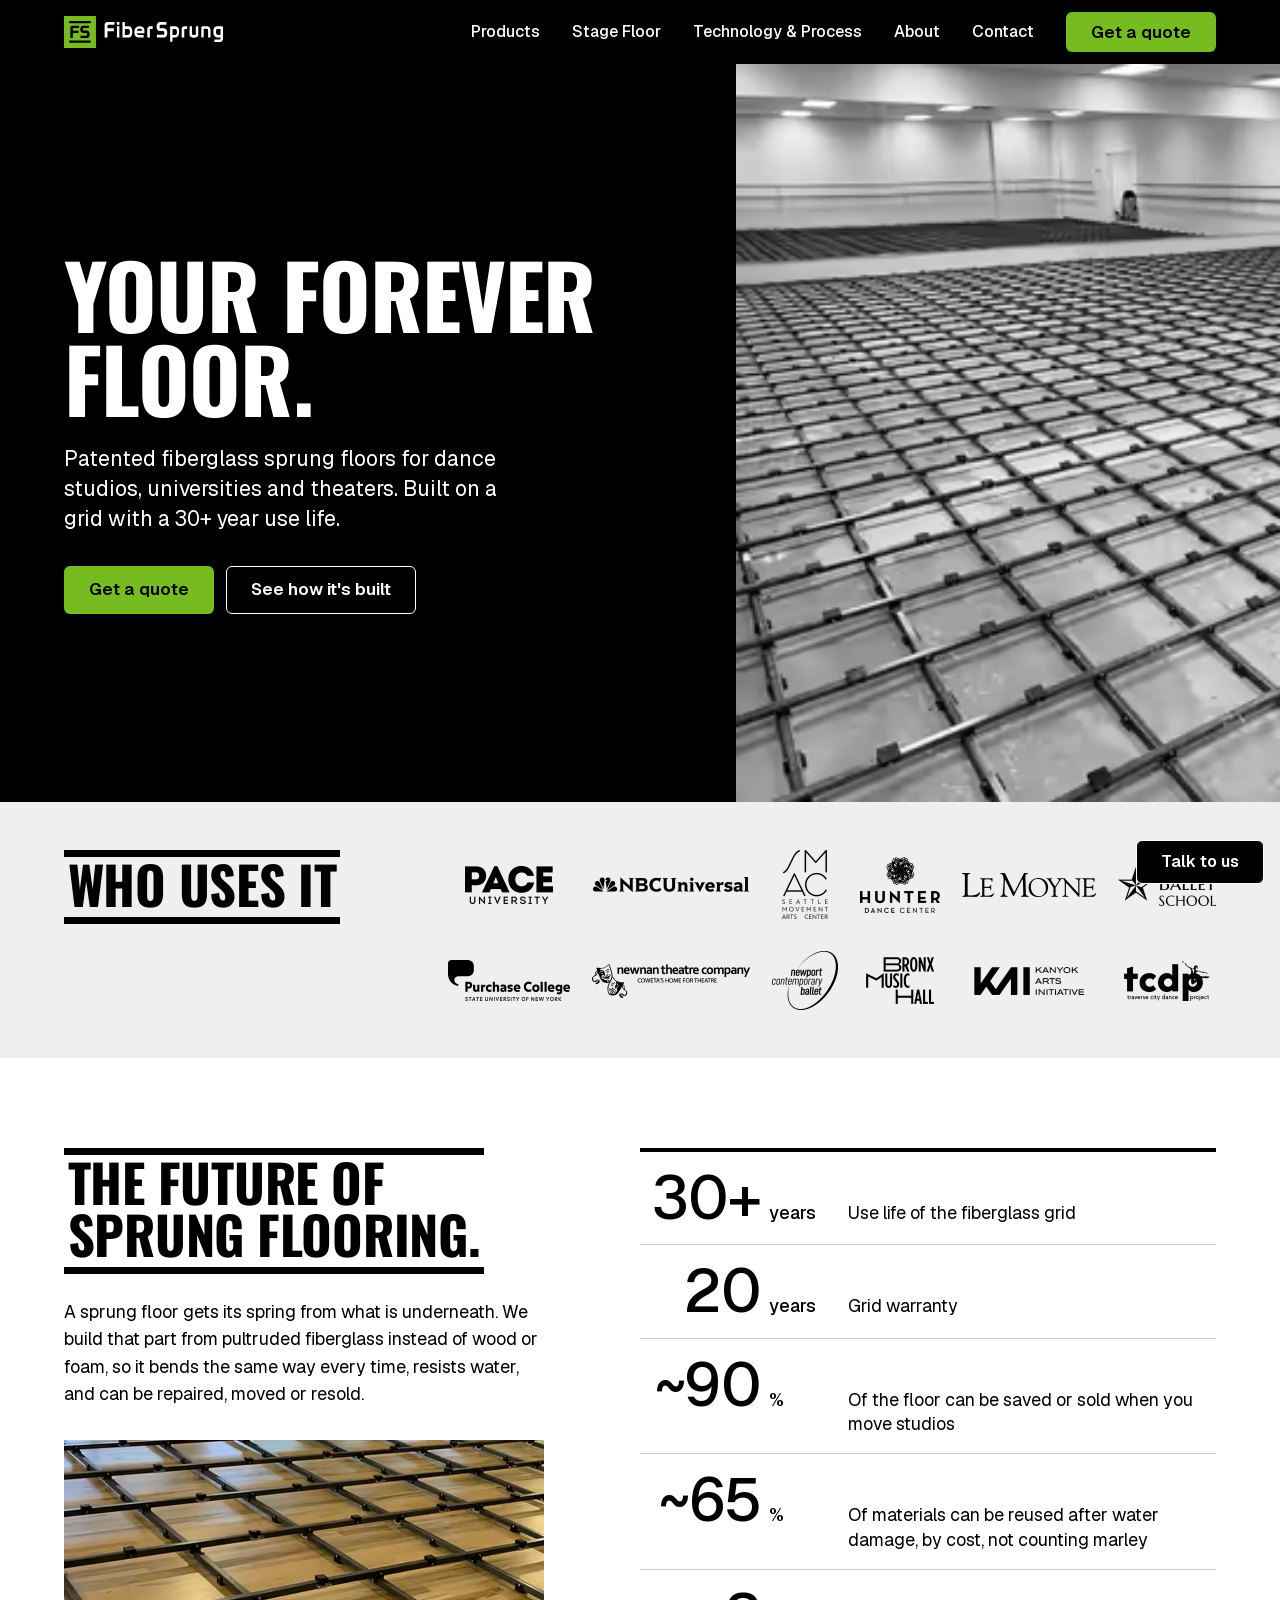
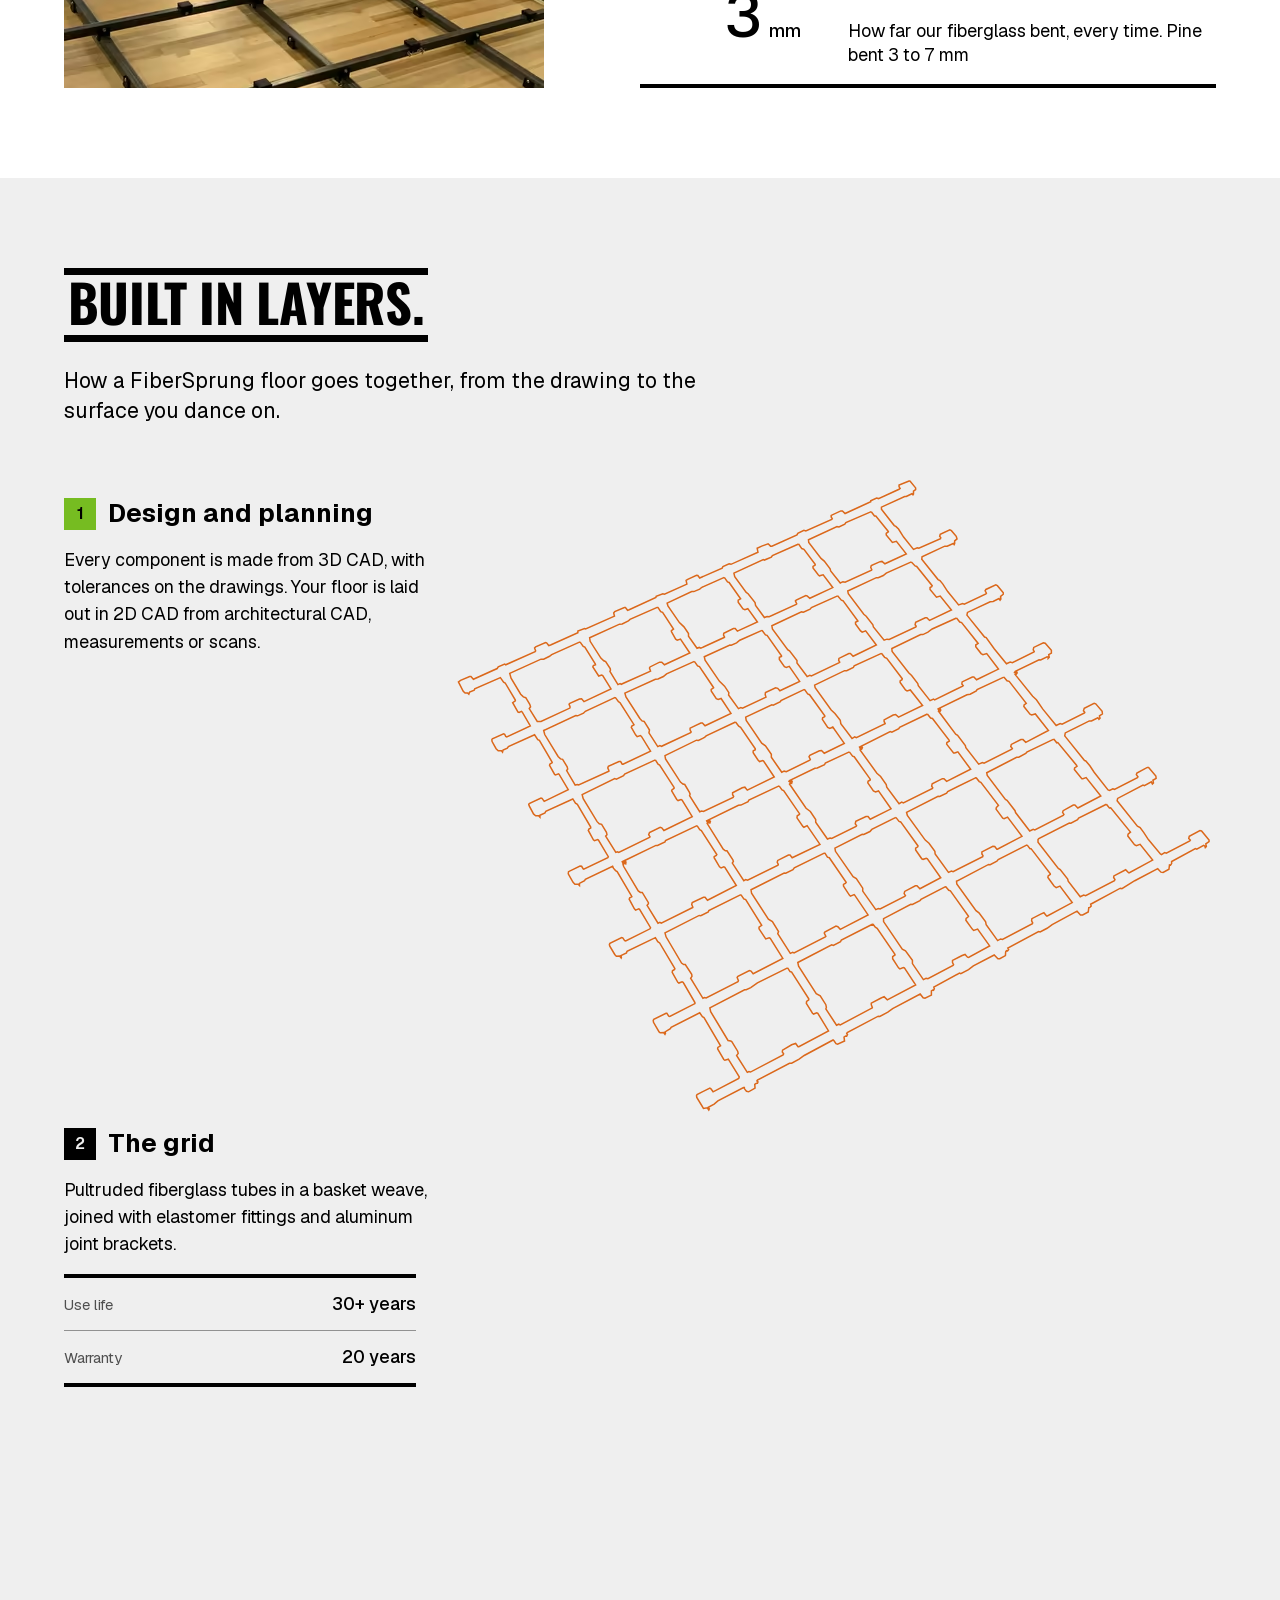
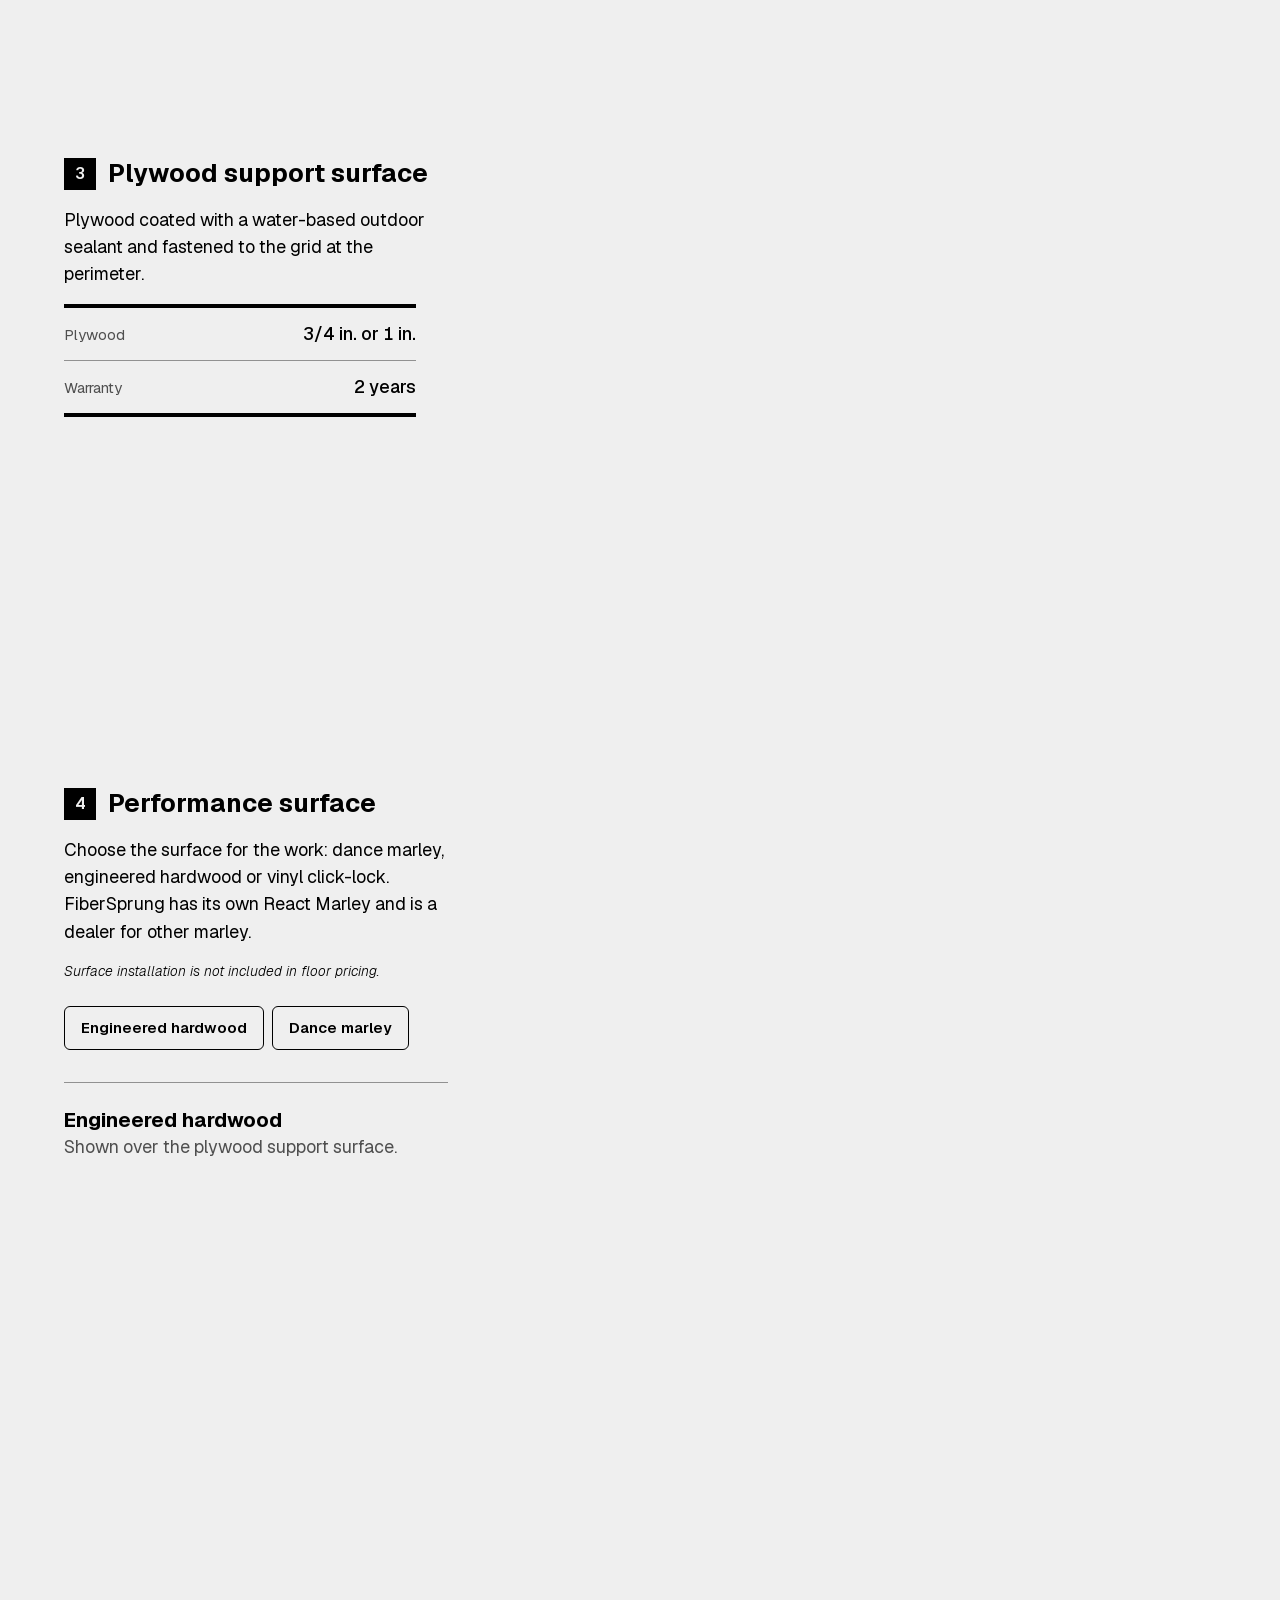
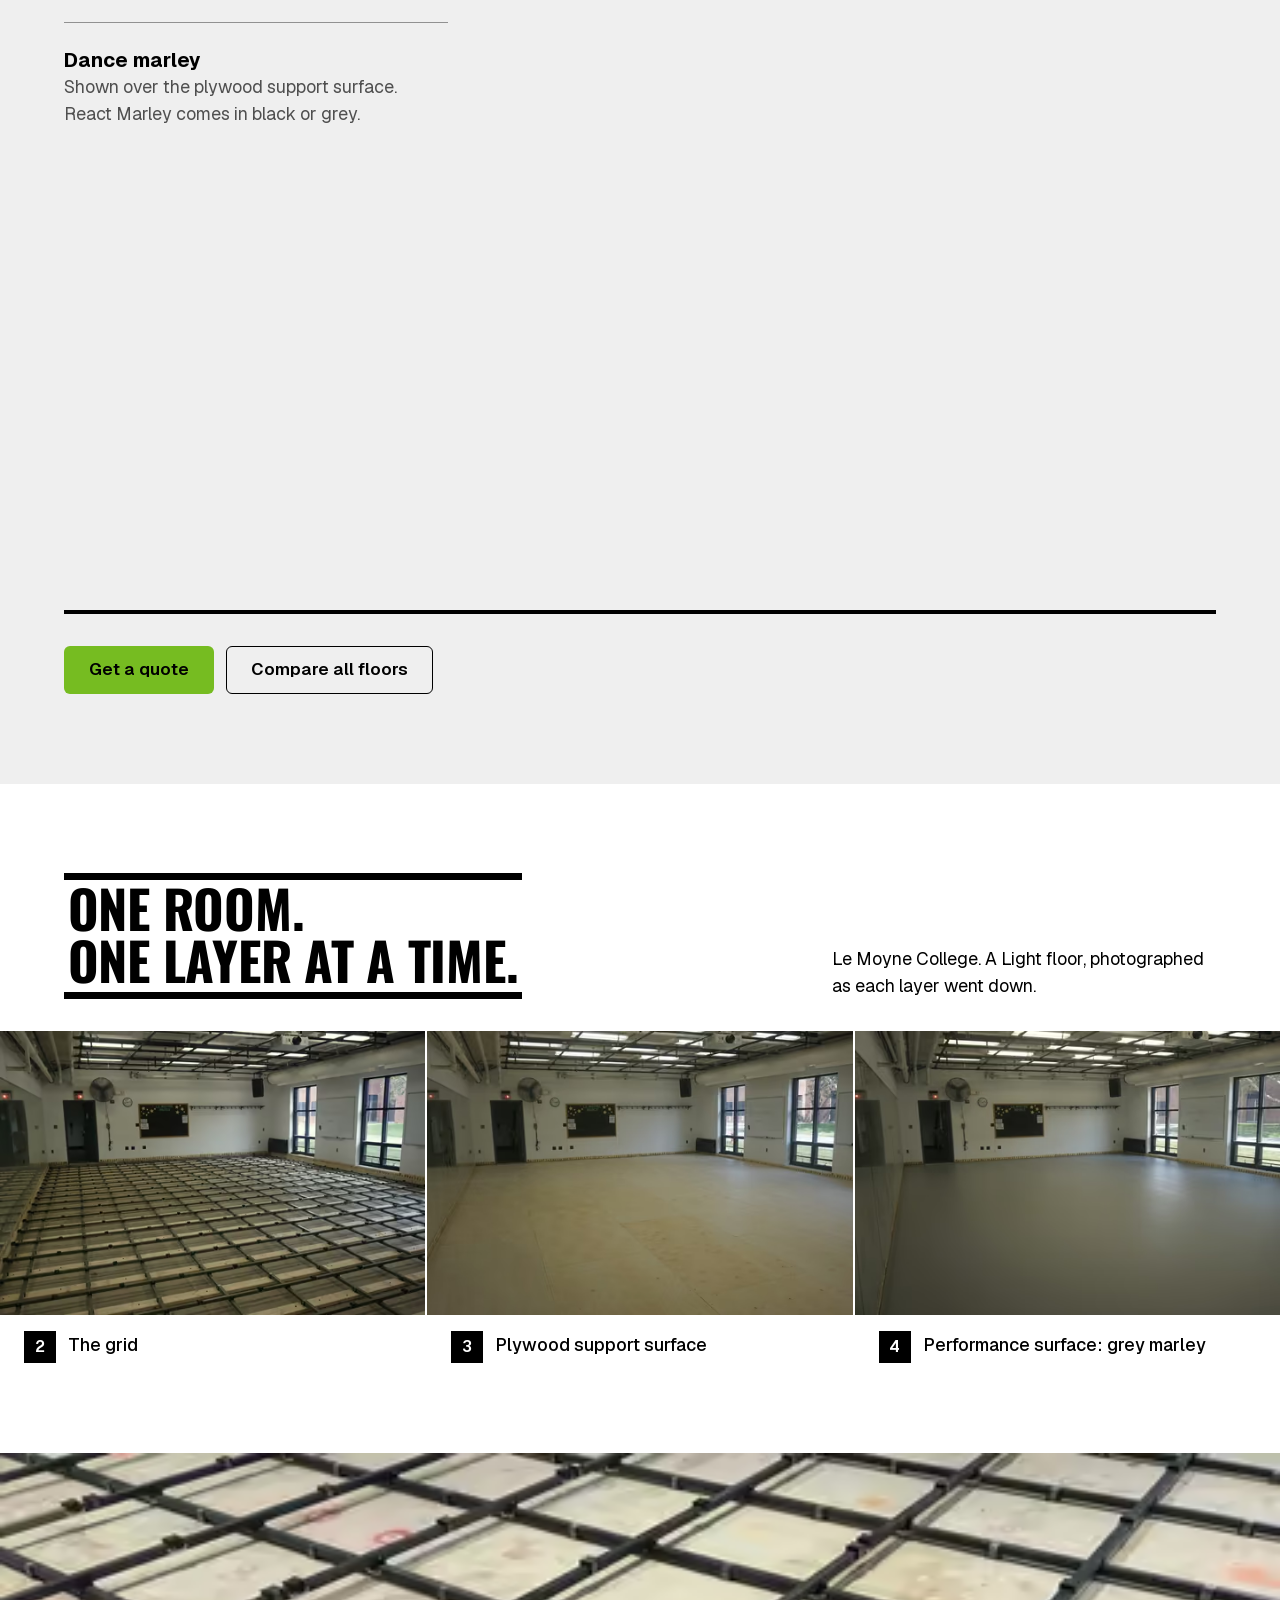
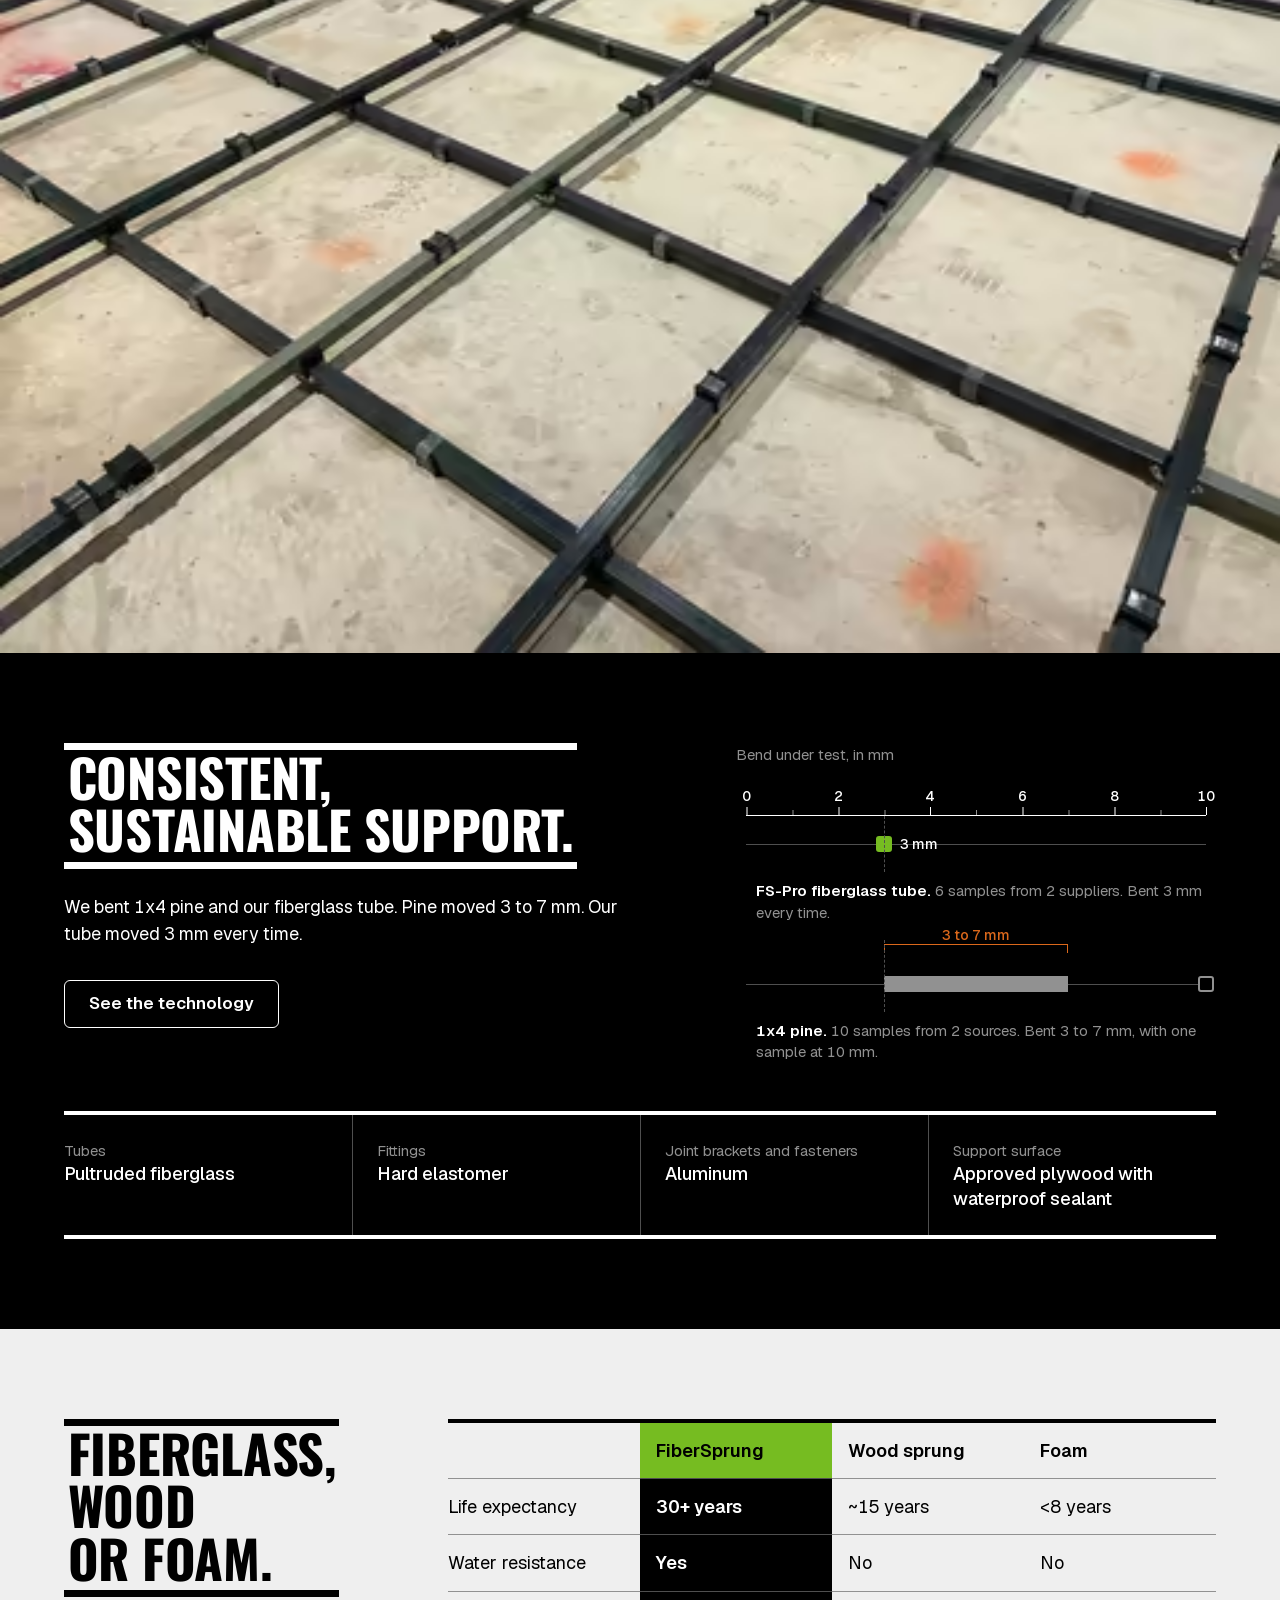
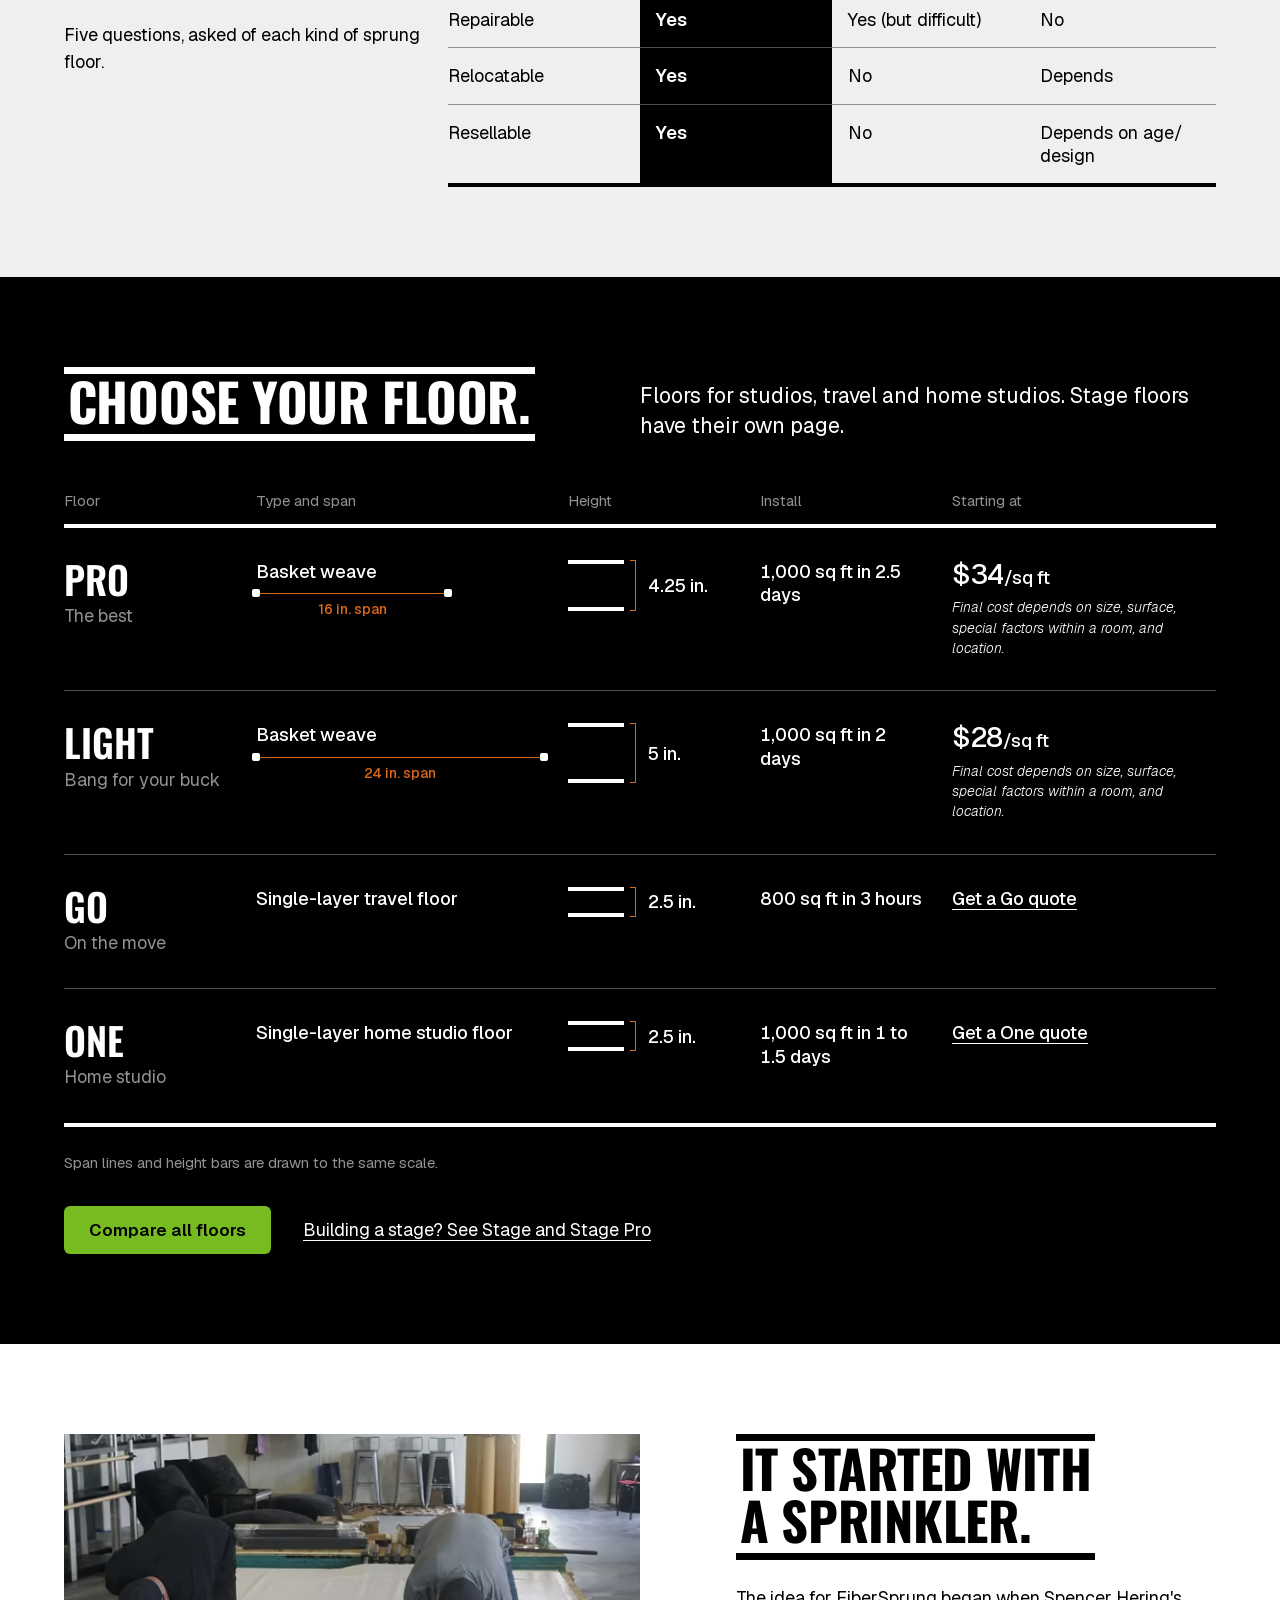
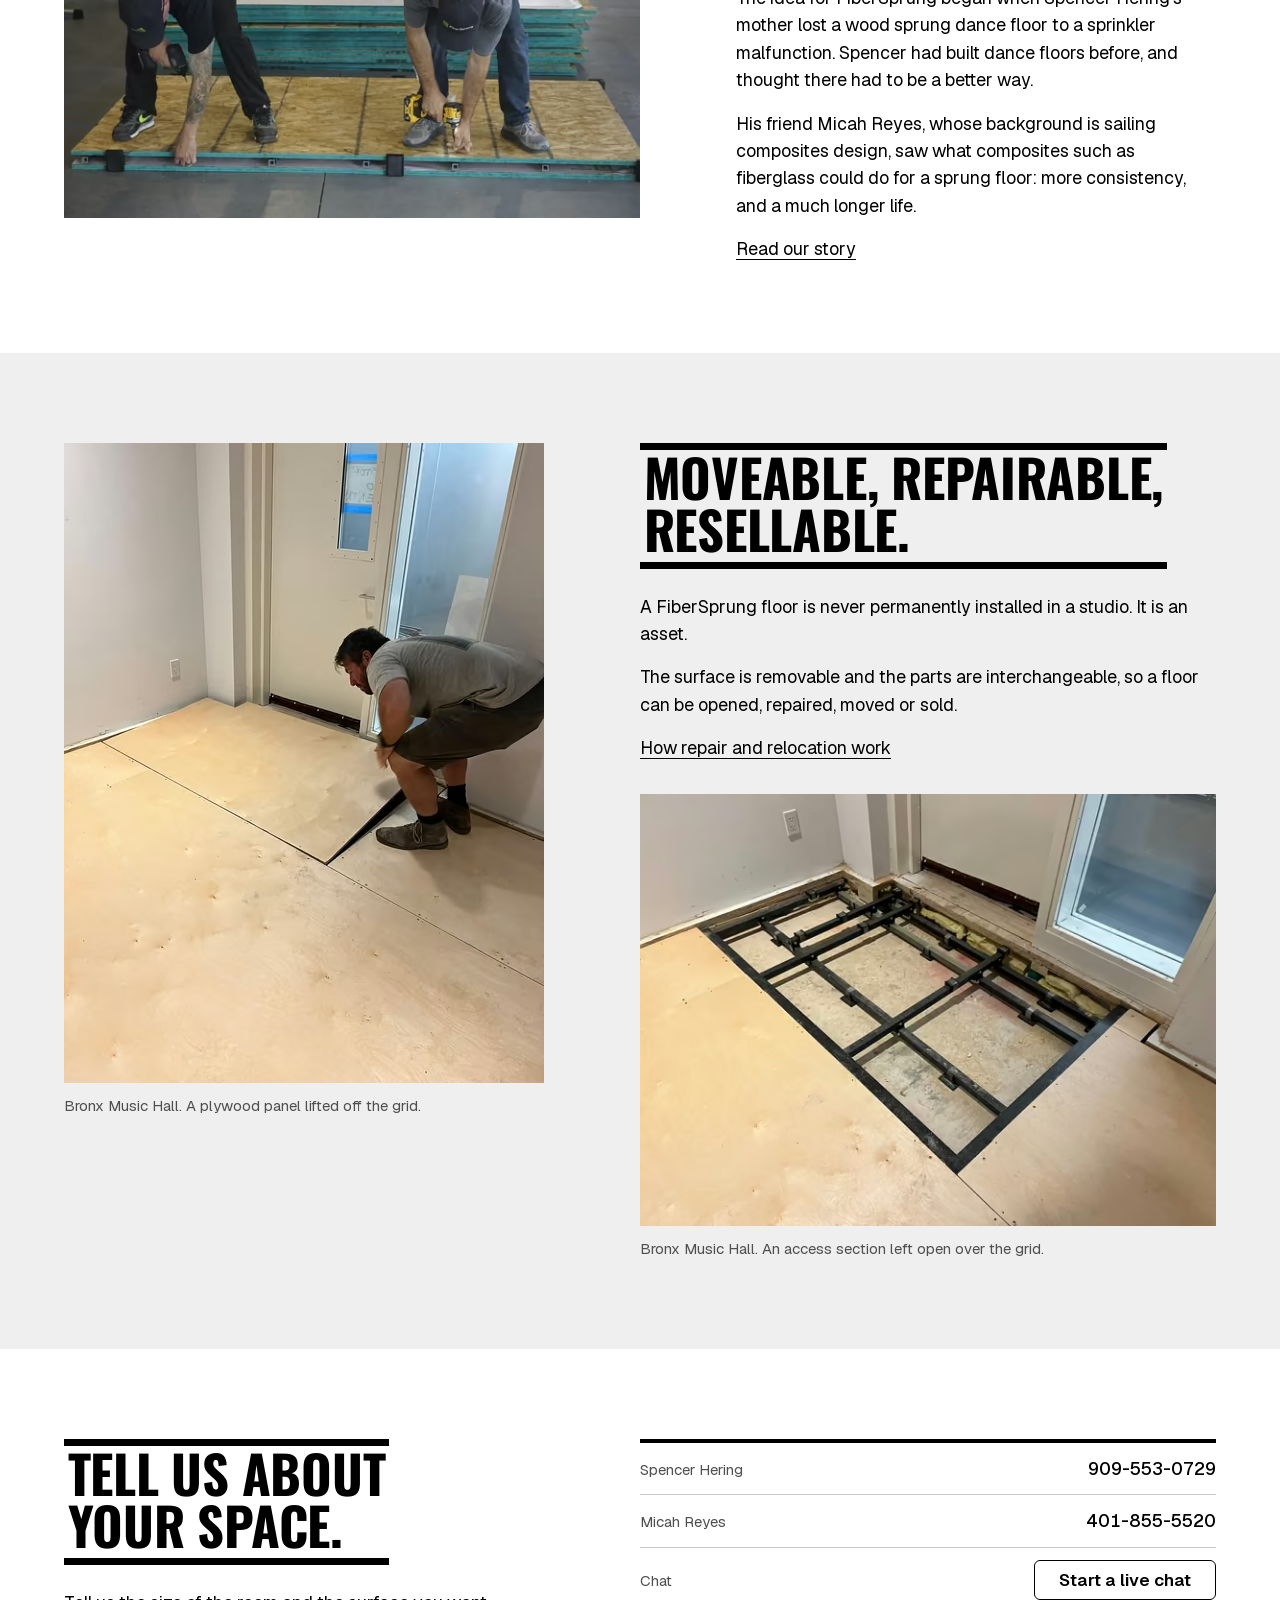
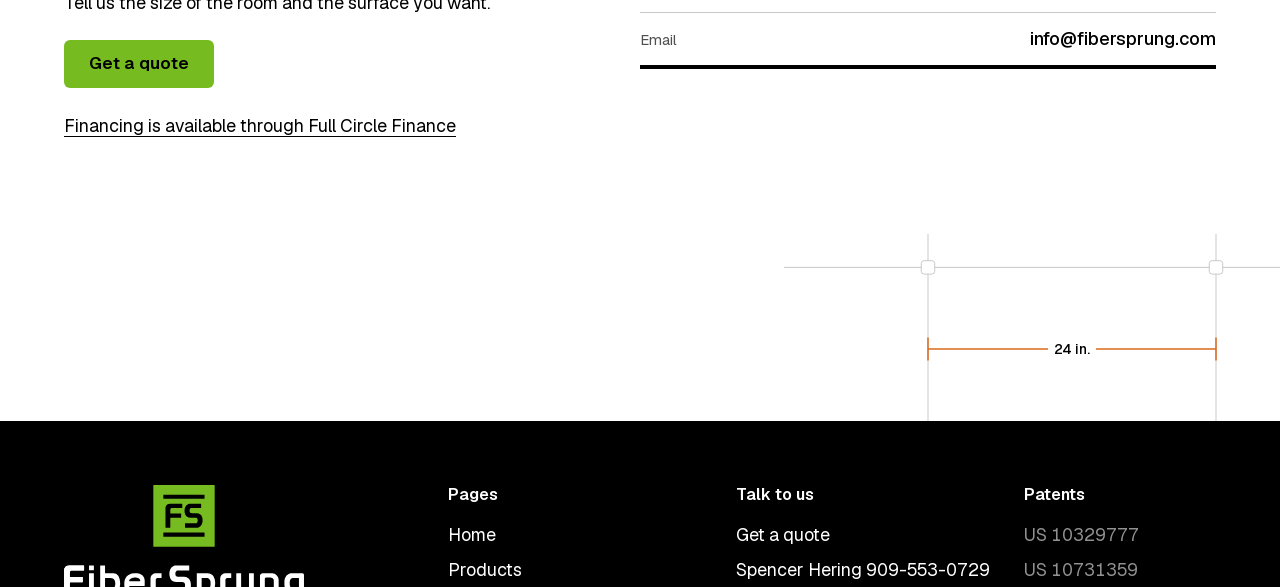
==== commit 40a79777: "Revisions from Ryan's preview review Co-Authored-By: Claude Fable 5.2 <noreply@anthropic.com>" ====
--- a/index.html
+++ b/index.html
@@ -38,8 +38,8 @@
   "email": "info@fibersprung.com",
   "description": "Maker of patented fiberglass sprung floors for dance and stage.",
   "contactPoint": [
-    { "@type": "ContactPoint", "contactType": "sales", "name": "Spencer", "telephone": "+1-909-553-0729" },
-    { "@type": "ContactPoint", "contactType": "sales", "name": "Micah", "telephone": "+1-401-855-5520" }
+    { "@type": "ContactPoint", "contactType": "sales", "name": "Spencer Hering", "telephone": "+1-909-553-0729" },
+    { "@type": "ContactPoint", "contactType": "sales", "name": "Micah Reyes", "telephone": "+1-401-855-5520" }
   ]
 }
 </script>
@@ -65,8 +65,8 @@
         <li class="site-nav__cta"><a class="btn btn--primary" href="contact.html#quote">Get a quote</a></li>
       </ul>
       <ul class="site-nav__contact">
-        <li>Spencer <a href="tel:+19095530729">909-553-0729</a></li>
-        <li>Micah <a href="tel:+14018555520">401-855-5520</a></li>
+        <li>Spencer Hering <a href="tel:+19095530729">909-553-0729</a></li>
+        <li>Micah Reyes <a href="tel:+14018555520">401-855-5520</a></li>
         <li><a href="mailto:info@fibersprung.com">info@fibersprung.com</a></li>
       </ul>
     </nav>
@@ -87,15 +87,14 @@
       </p>
     </div>
   </div>
-  <!-- OPEN: which floor the grid render shows -->
   <!-- Media slot. A video with this image as its poster can replace the picture without touching the layout. -->
   <div class="hero__media">
     <picture>
-      <source media="(min-width: 768px)" type="image/avif" width="1440" height="1152" sizes="1000px" srcset="img/home/hero-grid-960.avif 960w, img/home/hero-grid-1440.avif 1440w, img/home/hero-grid-1920.avif 1920w">
-      <source media="(min-width: 768px)" type="image/webp" width="1440" height="1152" sizes="1000px" srcset="img/home/hero-grid-960.webp 960w, img/home/hero-grid-1440.webp 1440w, img/home/hero-grid-1920.webp 1920w">
-      <source type="image/avif" width="780" height="585" sizes="100vw" srcset="img/home/hero-grid-phone-420.avif 420w, img/home/hero-grid-phone-780.avif 780w, img/home/hero-grid-phone-1170.avif 1170w">
-      <source type="image/webp" width="780" height="585" sizes="100vw" srcset="img/home/hero-grid-phone-420.webp 420w, img/home/hero-grid-phone-780.webp 780w, img/home/hero-grid-phone-1170.webp 1170w">
-      <img src="img/home/hero-grid-phone-780.webp" alt="The FiberSprung fiberglass grid: square tubes in a basket weave, joined by black fittings." width="780" height="585" fetchpriority="high" decoding="async">
+      <source media="(min-width: 768px)" type="image/avif" width="1440" height="1152" sizes="1000px" srcset="img/home/hero-studio-960.avif 960w, img/home/hero-studio-1440.avif 1440w, img/home/hero-studio-1920.avif 1920w">
+      <source media="(min-width: 768px)" type="image/webp" width="1440" height="1152" sizes="1000px" srcset="img/home/hero-studio-960.webp 960w, img/home/hero-studio-1440.webp 1440w, img/home/hero-studio-1920.webp 1920w">
+      <source type="image/avif" width="780" height="585" sizes="100vw" srcset="img/home/hero-studio-phone-420.avif 420w, img/home/hero-studio-phone-780.avif 780w, img/home/hero-studio-phone-1170.avif 1170w">
+      <source type="image/webp" width="780" height="585" sizes="100vw" srcset="img/home/hero-studio-phone-420.webp 420w, img/home/hero-studio-phone-780.webp 780w, img/home/hero-studio-phone-1170.webp 1170w">
+      <img src="img/home/hero-studio-phone-780.webp" alt="A FiberSprung grid laid across a dance studio, with barres and a mirrored wall behind it." width="780" height="585" fetchpriority="high" decoding="async">
     </picture>
   </div>
 </section>
@@ -104,45 +103,35 @@
 <section class="section who on-canvas" aria-labelledby="who-h">
   <div class="wrap grid">
     <h2 class="rule-head" id="who-h">Who uses it</h2>
-    <div class="who__list">
-      <div class="who__row">
-        <h3 class="who__floor"><a href="products.html#pro">Pro<span class="sr-only"> floor</span></a></h3>
-        <div class="who__names"><ul class="names">
-          <li>Pace University</li>
-          <li>Bayou City Ballet</li>
-          <li>Kanyok Arts Initiative</li>
-          <li>Seattle Movement Arts Center</li>
-        </ul></div>
-      </div>
-      <div class="who__row">
-        <h3 class="who__floor"><a href="products.html#light">Light<span class="sr-only"> floor</span></a></h3>
-        <div class="who__names"><ul class="names">
-          <li>Purchase College (SUNY)</li>
-          <li>Newport Contemporary Ballet</li>
-          <li>Bronx Music Hall</li>
-          <li>Hunter Dance Center</li>
-          <li>Newnan Theatre Company</li>
-          <!-- OPEN: Le Moyne naming -->
-          <li>Le Moyne College</li>
-        </ul></div>
-      </div>
-      <div class="who__row">
-        <h3 class="who__floor"><a href="products.html#go">Go<span class="sr-only"> floor</span></a></h3>
-        <div class="who__names"><ul class="names">
-          <li>NBCUniversal</li>
-          <li>Traverse City Dance Project</li>
-        </ul></div>
-      </div>
-    </div>
+    <ul class="logos">
+      <li><img src="img/clients/pace-university.webp" alt="Pace University" width="88" height="38" style="--w:88" loading="lazy" decoding="async"></li>
+      <li><img src="img/clients/nbcuniversal.webp" alt="NBCUniversal" width="156" height="15" style="--w:156" loading="lazy" decoding="async"></li>
+      <li><img src="img/clients/seattle-movement-arts-center.webp" alt="Seattle Movement Arts Center" width="46" height="69" style="--w:46" loading="lazy" decoding="async"></li>
+      <li><img src="img/clients/hunter-dance-center.webp" alt="Hunter Dance Center" width="80" height="56" style="--w:80" loading="lazy" decoding="async"></li>
+      <!-- OPEN: Le Moyne naming -->
+      <li><img src="img/clients/le-moyne-college.webp" alt="Le Moyne College" width="134" height="24" style="--w:134" loading="lazy" decoding="async"></li>
+      <li><img src="img/clients/bayou-city-ballet.webp" alt="Bayou City Ballet" width="98" height="42" style="--w:98" loading="lazy" decoding="async"></li>
+      <li><img src="img/clients/purchase-college-suny.webp" alt="Purchase College (SUNY)" width="122" height="41" style="--w:122" loading="lazy" decoding="async"></li>
+      <li><img src="img/clients/newnan-theatre-company.webp" alt="Newnan Theatre Company" width="158" height="34" style="--w:158" loading="lazy" decoding="async"></li>
+      <li><img src="img/clients/newport-contemporary-ballet.webp" alt="Newport Contemporary Ballet" width="66" height="59" style="--w:66" loading="lazy" decoding="async"></li>
+      <li><img src="img/clients/bronx-music-hall.webp" alt="Bronx Music Hall" width="68" height="47" style="--w:68" loading="lazy" decoding="async"></li>
+      <li><img src="img/clients/kanyok-arts-initiative.webp" alt="Kanyok Arts Initiative" width="110" height="28" style="--w:110" loading="lazy" decoding="async"></li>
+      <li><img src="img/clients/traverse-city-dance-project.webp" alt="Traverse City Dance Project" width="86" height="40" style="--w:86" loading="lazy" decoding="async"></li>
+    </ul>
   </div>
 </section>
 
 <!-- 03 Thesis and numbers -->
-<section class="section section--clip thesis on-white" aria-labelledby="thesis-h">
+<section class="section thesis on-white" aria-labelledby="thesis-h">
   <div class="wrap grid">
     <div class="thesis__text">
       <h2 class="rule-head" id="thesis-h">The future of<br>sprung flooring.</h2>
       <p>A sprung floor gets its spring from what is underneath. We build that part from pultruded fiberglass instead of wood or foam, so it bends the same way every time, resists water, and can be repaired, moved or resold.</p>
+      <picture class="thesis__photo">
+        <source type="image/avif" sizes="(min-width: 1248px) 480px, (min-width: 1024px) 42vw, (min-width: 768px) calc(100vw - 80px), calc(100vw - 48px)" srcset="img/home/grid-hardwood-480.avif 480w, img/home/grid-hardwood-720.avif 720w, img/home/grid-hardwood-960.avif 960w">
+        <source type="image/webp" sizes="(min-width: 1248px) 480px, (min-width: 1024px) 42vw, (min-width: 768px) calc(100vw - 80px), calc(100vw - 48px)" srcset="img/home/grid-hardwood-480.webp 480w, img/home/grid-hardwood-720.webp 720w, img/home/grid-hardwood-960.webp 960w">
+        <img src="img/home/grid-hardwood-720.webp" alt="A FiberSprung grid laid over a hardwood floor, seen at close range." width="720" height="480" loading="lazy" decoding="async">
+      </picture>
     </div>
     <dl class="ledger">
       <div class="ledger__row">
@@ -166,23 +155,6 @@
         <dd><span class="ledger__num">3</span> <span class="ledger__unit">mm</span></dd>
       </div>
     </dl>
-    <div class="gridmark gridmark--pro" aria-hidden="true">
-      <svg viewBox="0 0 400 250" preserveAspectRatio="none">
-        <g class="gridmark__grid">
-          <line x1="-2200" y1="50" x2="400" y2="50"/>
-          <line x1="200" y1="10" x2="200" y2="250"/><line x1="0" y1="10" x2="0" y2="250"/>
-          <line x1="-200" y1="10" x2="-200" y2="250"/><line x1="-400" y1="10" x2="-400" y2="250"/>
-          <line x1="-600" y1="10" x2="-600" y2="250"/><line x1="-800" y1="10" x2="-800" y2="250"/>
-        </g>
-        <g class="gridmark__node">
-          <rect x="193" y="43" width="14" height="14" rx="3"/><rect x="-7" y="43" width="14" height="14" rx="3"/>
-          <rect x="-207" y="43" width="14" height="14" rx="3"/><rect x="-407" y="43" width="14" height="14" rx="3"/>
-          <rect x="-607" y="43" width="14" height="14" rx="3"/><rect x="-807" y="43" width="14" height="14" rx="3"/>
-        </g>
-        <g class="gridmark__dim"><line x1="0" y1="150" x2="200" y2="150"/><line x1="0" y1="138" x2="0" y2="162"/><line x1="200" y1="138" x2="200" y2="162"/></g>
-      </svg>
-      <span class="gridmark__label">16 in.</span>
-    </div>
   </div>
 </section>
 
@@ -254,6 +226,7 @@
         <div class="plate-track">
           <div class="plate plate--fade">
             <div class="plate__art">
+              <!-- OPEN: which floor the grid render shows -->
               <picture>
                 <source type="image/avif" sizes="(min-width: 1248px) 768px, (min-width: 900px) 62vw, 100vw" srcset="img/layers/render-layer-1-grid-800.avif 800w, img/layers/render-layer-1-grid-1600.avif 1600w, img/layers/render-layer-1-grid-2400.avif 2400w">
                 <source type="image/webp" sizes="(min-width: 1248px) 768px, (min-width: 900px) 62vw, 100vw" srcset="img/layers/render-layer-1-grid-800.webp 800w, img/layers/render-layer-1-grid-1600.webp 1600w, img/layers/render-layer-1-grid-2400.webp 2400w">
@@ -408,11 +381,11 @@
 <section class="section tech on-dark" aria-labelledby="tech-h">
   <div class="tech__photo">
     <picture>
-      <source media="(min-width: 768px)" type="image/avif" width="1440" height="600" sizes="100vw" srcset="img/home/grid-studio-960.avif 960w, img/home/grid-studio-1440.avif 1440w, img/home/grid-studio-1920.avif 1920w">
-      <source media="(min-width: 768px)" type="image/webp" width="1440" height="600" sizes="100vw" srcset="img/home/grid-studio-960.webp 960w, img/home/grid-studio-1440.webp 1440w, img/home/grid-studio-1920.webp 1920w">
-      <source type="image/avif" width="780" height="488" sizes="100vw" srcset="img/home/grid-studio-phone-480.avif 480w, img/home/grid-studio-phone-780.avif 780w, img/home/grid-studio-phone-1170.avif 1170w">
-      <source type="image/webp" width="780" height="488" sizes="100vw" srcset="img/home/grid-studio-phone-480.webp 480w, img/home/grid-studio-phone-780.webp 780w, img/home/grid-studio-phone-1170.webp 1170w">
-      <img src="img/home/grid-studio-phone-780.webp" alt="A FiberSprung grid laid across a dance studio, with barres and a mirrored wall behind it." width="780" height="488" loading="lazy" decoding="async">
+      <source media="(min-width: 768px)" type="image/avif" width="1440" height="600" sizes="100vw" srcset="img/home/grid-detail-960.avif 960w, img/home/grid-detail-1440.avif 1440w, img/home/grid-detail-1920.avif 1920w">
+      <source media="(min-width: 768px)" type="image/webp" width="1440" height="600" sizes="100vw" srcset="img/home/grid-detail-960.webp 960w, img/home/grid-detail-1440.webp 1440w, img/home/grid-detail-1920.webp 1920w">
+      <source type="image/avif" width="780" height="488" sizes="100vw" srcset="img/home/grid-detail-phone-480.avif 480w, img/home/grid-detail-phone-780.avif 780w, img/home/grid-detail-phone-1170.avif 1170w">
+      <source type="image/webp" width="780" height="488" sizes="100vw" srcset="img/home/grid-detail-phone-480.webp 480w, img/home/grid-detail-phone-780.webp 780w, img/home/grid-detail-phone-1170.webp 1170w">
+      <img src="img/home/grid-detail-phone-780.webp" alt="A FiberSprung grid seen at close range: black fiberglass tubes crossing over a concrete floor, joined by fittings." width="780" height="488" loading="lazy" decoding="async">
     </picture>
   </div>
   <div class="wrap grid tech__in">
@@ -625,8 +598,8 @@
       <p class="contact__fin"><a href="https://fullcirclellc.us/fibersprung" rel="noopener">Financing is available through Full Circle Finance</a></p>
     </div>
     <dl class="readout contact__ways">
-      <div><dt>Call Spencer</dt><dd><a href="tel:+19095530729">909-553-0729</a></dd></div>
-      <div><dt>Call Micah</dt><dd><a href="tel:+14018555520">401-855-5520</a></dd></div>
+      <div><dt>Spencer Hering</dt><dd><a href="tel:+19095530729">909-553-0729</a></dd></div>
+      <div><dt>Micah Reyes</dt><dd><a href="tel:+14018555520">401-855-5520</a></dd></div>
       <div><dt>Chat</dt><dd><a class="btn btn--ghost" href="contact.html#chat" data-chat>Start a live chat</a></dd></div>
       <div><dt>Email</dt><dd><a href="mailto:info@fibersprung.com">info@fibersprung.com</a></dd></div>
     </dl>
@@ -647,6 +620,22 @@
     </div>
   </div>
 </section>
+
+<!-- Shown until live chat is connected. js/site.js removes it once the chat ID is set. -->
+<div class="talk" data-talk>
+  <button class="talk__btn" type="button" aria-expanded="false" aria-controls="talk-panel">Talk to us</button>
+  <div class="talk__panel on-dark" id="talk-panel" role="dialog" aria-labelledby="talk-h" tabindex="-1" hidden>
+    <div class="talk__head">
+      <p class="talk__title" id="talk-h">Talk to us</p>
+      <button class="talk__close" type="button">Close</button>
+    </div>
+    <dl class="readout">
+      <div><dt>Spencer Hering</dt><dd><a href="tel:+19095530729">909-553-0729</a></dd></div>
+      <div><dt>Micah Reyes</dt><dd><a href="tel:+14018555520">401-855-5520</a></dd></div>
+      <div><dt>Email</dt><dd><a href="mailto:info@fibersprung.com">info@fibersprung.com</a></dd></div>
+    </dl>
+  </div>
+</div>
 
 </main>
 
@@ -669,8 +658,8 @@
         <h2 class="site-footer__label">Talk to us</h2>
         <ul>
           <li><a href="contact.html#quote">Get a quote</a></li>
-          <li>Spencer <a href="tel:+19095530729">909-553-0729</a></li>
-          <li>Micah <a href="tel:+14018555520">401-855-5520</a></li>
+          <li>Spencer Hering <a href="tel:+19095530729">909-553-0729</a></li>
+          <li>Micah Reyes <a href="tel:+14018555520">401-855-5520</a></li>
           <li><a href="mailto:info@fibersprung.com">info@fibersprung.com</a></li>
         </ul>
       </div>
--- a/css/styles.css
+++ b/css/styles.css
@@ -57,6 +57,7 @@
   --line-annot: 1.5px;
   --radius: 6px;
   --header-h: 56px;
+  --header-offset: var(--header-h);
 }
 @media (min-width: 768px) { :root { --margin: 40px; --cols: 12; } }
 @media (min-width: 1024px) { :root { --margin: 48px; --rule: 4px; --header-h: 64px; } }
@@ -94,6 +95,8 @@
 .sr-only { position: absolute; width: 1px; height: 1px; margin: -1px; padding: 0; overflow: hidden; clip-path: inset(50%); white-space: nowrap; border: 0; }
 .skip { position: absolute; left: var(--s-2); top: var(--s-2); z-index: 100; padding: var(--s-3) var(--s-4); background: var(--green); color: var(--black); font-weight: 600; text-decoration: none; transform: translateY(-200%); }
 .skip:focus { transform: none; outline: 3px solid var(--white); outline-offset: 0; }
+
+[hidden] { display: none !important; }
 
 /* ---------- Layout ---------- */
 .wrap { width: var(--container); margin-inline: auto; position: relative; }
@@ -181,6 +184,14 @@
   html:not(.js) .site-header__in { flex-wrap: wrap; padding-top: var(--s-4); }
   html:not(.js) .site-nav { flex: 1 1 100%; padding-bottom: var(--s-6); }
 }
+@media (max-width: 1023px) {
+  /* With script, the bar sticks, slides away on the way down the page and returns on the
+     way up (site.js sets .header-hidden). --header-offset is the room it is taking. */
+  .js .site-header { position: sticky; top: 0; transition: transform 0.2s ease-out; }
+  .js.header-hidden { --header-offset: 0px; }
+  .js.header-hidden .site-header { transform: translateY(-100%); }
+  .js .site-nav.is-open { max-height: calc(100dvh - var(--header-h)); overflow-y: auto; overscroll-behavior: contain; }
+}
 @media (max-width: 379px) { .site-header__logo img { height: 24px; } }
 @media (min-width: 1024px) {
   .site-header { position: sticky; top: 0; }
@@ -215,7 +226,24 @@
 }
 
 /* ---------- 02 Who uses it ---------- */
-.who .rule-head { grid-column: 1 / -1; margin-bottom: var(--s-6); }
+/* Home: a wall of client logos. Each column is as wide as its widest logo, so wide marks
+   get wide columns. --w is a logo's full width in px, set for even visual weight; it
+   scales down with the layout unit on smaller screens. About uses the type list below. */
+.who { padding-block: calc(var(--s-6) + var(--s-2)); }
+.who .rule-head { grid-column: 1 / -1; margin-bottom: var(--s-5); }
+.logos { grid-column: 1 / -1; display: grid; grid-template-columns: repeat(3, auto); justify-content: space-between; justify-items: center; align-items: center; gap: 20px var(--s-3); max-width: 30rem; }
+.logos li { display: grid; place-items: center; }
+.logos img { width: min(calc(var(--w) * 1px), calc(var(--w) * var(--u) / 70)); height: auto; }
+@media (min-width: 768px) {
+  .who { padding-block: var(--s-7); }
+  .who .rule-head { margin-bottom: var(--s-6); }
+  .logos { grid-template-columns: repeat(6, auto); max-width: none; row-gap: var(--s-5); }
+  .logos img { width: min(calc(var(--w) * 1px), calc(var(--w) * var(--u) / 64)); }
+}
+@media (min-width: 1024px) {
+  .logos { grid-column: 5 / -1; row-gap: var(--s-6); }
+  .logos img { width: calc(var(--w) * var(--u) / 96); }
+}
 .who__list { grid-column: 1 / -1; border-block: var(--rule) solid var(--fg); }
 .who__row { padding-block: var(--s-4); border-top: 1px solid var(--hair); }
 .who__row:first-child { border-top: 0; }
@@ -241,6 +269,8 @@
 /* ---------- 03 Thesis and the numbers ledger ---------- */
 .thesis__text { grid-column: 1 / -1; margin-bottom: var(--s-7); }
 .thesis__text .rule-head { margin-bottom: var(--s-5); }
+.thesis__photo { margin-top: var(--s-6); }
+.thesis__photo img { width: 100%; }
 .ledger { grid-column: 1 / -1; border-block: var(--rule) solid var(--fg); }
 .ledger__row { display: grid; grid-template-columns: 1fr; padding-block: var(--s-4); border-top: 1px solid var(--hair); }
 .ledger__row:first-child { border-top: 0; }
@@ -249,12 +279,13 @@
 .ledger__unit { font-size: var(--fs-data); font-weight: 500; }
 .ledger dt { max-width: 26em; padding-top: var(--s-2); line-height: 1.4; }
 @media (min-width: 768px) and (max-width: 1023px) {
-  .thesis { padding-bottom: calc(var(--section-y) + var(--u) * 2); }
-  .thesis .gridmark { bottom: calc(-1 * (var(--section-y) + var(--u) * 2)); }
-  .ledger { grid-column: 4 / -1; }
+  .thesis__photo img { aspect-ratio: 5 / 2; object-fit: cover; }
 }
 @media (min-width: 1024px) {
-  .thesis__text { grid-column: 1 / span 5; margin-bottom: 0; }
+  /* The left column is as tall as the ledger; the photo fills what the text leaves. */
+  .thesis__text { grid-column: 1 / span 5; margin-bottom: 0; display: flex; flex-direction: column; }
+  .thesis__photo { position: relative; flex: 1 1 auto; min-height: 12rem; }
+  .thesis__photo img { position: absolute; inset: 0; height: 100%; object-fit: cover; }
   .ledger { grid-column: 7 / -1; align-self: start; }
 }
 @media (min-width: 768px) {
@@ -274,8 +305,6 @@
   .gridmark__node { fill: var(--bg); stroke: var(--hair); stroke-width: 1; }
   .gridmark__dim { stroke: var(--orange); stroke-width: 1.5; fill: none; }
   .gridmark__label { position: absolute; transform: translate(-50%, -50%); padding: 0 6px; background: var(--bg); color: var(--annot-text); font: 500 var(--fs-small) / 1 var(--font-body); white-space: nowrap; }
-  .gridmark--pro { left: 0; width: calc(var(--u) * 4); height: calc(var(--u) * 2.5); }
-  .gridmark--pro .gridmark__label { left: calc(var(--u) * 1); top: calc(var(--u) * 1.5); }
   .gridmark--light { right: 0; width: calc(var(--u) * 6); height: calc(var(--u) * 2); }
   .gridmark--light .gridmark__label { left: calc(var(--u) * 4.5); top: calc(var(--u) * 1.25); }
 }
@@ -359,7 +388,9 @@
 .layers__end { padding-top: var(--s-6); border-top: var(--rule) solid var(--fg); }
 
 /* Pinned version. layers.js adds .layers-pin to <html> only when motion is allowed. */
-.layers-pin .layers { --stage-top: var(--s-5); --stage-h: min(83.7vw, 44svh); }
+/* --header-offset is the header's height while it shows and 0 while it is hidden, so the
+   stage always starts below the header and the callouts are never covered. */
+.layers-pin .layers { --stage-top: var(--header-offset); --stage-h: min(83.7vw, 44svh); }
 .layers-pin .steps { position: relative; padding-top: calc(var(--stage-h) + var(--s-5)); }
 .layers-pin .step { display: block; padding-block: 0; border-top: 0; }
 .layers-pin .step__body, .layers-pin .beat__text { min-height: 60svh; padding-top: var(--s-5); }
@@ -371,12 +402,12 @@
 .layers-pin .surface-switch a[aria-current="true"] { background: var(--black); color: var(--white); }
 .layers-pin .beat { scroll-margin-top: 62svh; }
 .layers-pin .plate-track { position: absolute; inset: 0 calc(-1 * var(--margin)) 0 calc(-1 * var(--margin)); pointer-events: none; }
-.layers-pin .plate { position: sticky; top: 0; z-index: 2; display: flex; justify-content: center; height: var(--stage-h); margin: 0; padding-block: var(--s-3); border-bottom: 1px solid var(--hair); }
+.layers-pin .plate { position: sticky; top: var(--stage-top); z-index: 2; display: flex; justify-content: center; height: var(--stage-h); margin: 0; padding-block: var(--s-3); border-bottom: 1px solid var(--hair); }
 .layers-pin .plate__art { height: 100%; }
-.layers-pin .plate { clip-path: inset(0 100% 0 0); transition: clip-path 0.6s cubic-bezier(0.2, 0.7, 0.2, 1); }
+.layers-pin .plate { clip-path: inset(0 100% 0 0); transition: clip-path 0.6s cubic-bezier(0.2, 0.7, 0.2, 1), top 0.2s ease-out; }
 .layers-pin .plate.is-on { clip-path: inset(0 0 0 0); }
-.layers-pin .plate--base { clip-path: none; }
-.layers-pin .plate--fade { clip-path: none; opacity: 0; transition: opacity 0.5s ease-out; }
+.layers-pin .plate--base { clip-path: none; transition: top 0.2s ease-out; }
+.layers-pin .plate--fade { clip-path: none; opacity: 0; transition: opacity 0.5s ease-out, top 0.2s ease-out; }
 .layers-pin .plate--fade.is-on { opacity: 1; }
 .layers-pin .callouts { opacity: 0; transition: opacity 0.15s; }
 .layers-pin .plate.is-current .callouts { opacity: 1; transition: opacity 0.2s 0.5s; }
@@ -386,7 +417,7 @@
 .layers-pin .step.is-current .step__title .num { background: var(--green); color: var(--black); }
 .layers-pin .layers__end { position: relative; z-index: 3; margin-top: var(--s-7); background: var(--canvas); }
 @media (min-width: 900px) {
-  .layers-pin .layers { --stage-top: var(--s-5); --stage-h: min(calc(var(--u) * 8 * 2406 / 2874), calc(100svh - var(--stage-top) - var(--s-6))); }
+  .layers-pin .layers { --stage-top: calc(var(--header-offset) + var(--s-5)); --stage-h: min(calc(var(--u) * 8 * 2406 / 2874), calc(100svh - var(--header-h) - var(--s-5) - var(--s-6))); }
   .layers-pin .steps { padding-top: 0; }
   .layers-pin .step__body, .layers-pin .beat__text { width: calc(var(--u) * 4); min-height: 70svh; }
   .layers-pin .beat__text { min-height: 60svh; }
@@ -394,9 +425,8 @@
      watcher's line is, allowing for the sticky header's scroll padding. */
   .layers-pin .beat { scroll-margin-top: 28svh; }
   .layers-pin .plate-track { inset: 0 0 0 auto; width: calc(var(--u) * 8); }
-  .layers-pin .plate { top: var(--stage-top); justify-content: flex-end; padding-block: 0; border-bottom: 0; }
-}
-@media (min-width: 1024px) { .layers-pin .layers { --stage-top: calc(var(--header-h) + var(--s-5)); } }
+  .layers-pin .plate { justify-content: flex-end; padding-block: 0; border-bottom: 0; }
+}
 
 /* ---------- 05 The same steps in a real room ---------- */
 .twin__head { margin-bottom: var(--s-6); }
@@ -467,18 +497,25 @@
 .compare__table .is-fs { background: var(--black); color: var(--white); font-weight: 600; border-top-color: var(--gray-1); }
 .compare__table thead .is-fs { background: var(--green); color: var(--black); }
 @media (max-width: 767px) {
+  /* Each row is two lines: the label over the wood and foam values. The FiberSprung cell
+     spans both, so its black runs unbroken from the green head to the bottom rule. */
   .compare__table, .compare__table thead, .compare__table tbody { display: block; }
-  .compare__table tr { display: grid; grid-template-columns: minmax(0, 1.3fr) minmax(0, 1fr) minmax(0, 1fr); grid-template-areas: "label label label" "fs wood foam"; }
-  .compare__table tbody tr { padding-bottom: var(--s-3); }
+  .compare__table tr { display: grid; grid-template-columns: minmax(0, 1.2fr) minmax(0, 1fr) minmax(0, 1fr); grid-template-areas: "fs label label" "fs wood foam"; }
   .compare__table thead th { font-size: 0.9375rem; }
   .compare__table thead tr { grid-template-areas: "fs wood foam"; }
   .compare__table .is-corner { display: none; }
   .compare__table th, .compare__table td { padding: var(--s-3); font-size: 1rem; }
-  .compare__table tbody th { grid-area: label; padding: var(--s-3) var(--s-3) var(--s-2); font-size: var(--fs-label); color: var(--fg-2); }
+  .compare__table tbody th { grid-area: label; padding: var(--s-3) var(--s-3) var(--s-1); font-size: var(--fs-label); color: var(--fg-2); }
   .compare__table .is-fs { grid-area: fs; }
   .compare__table .is-wood { grid-area: wood; }
   .compare__table .is-foam { grid-area: foam; }
-  .compare__table tbody td { border-top: 0; padding-block: var(--s-2); }
+  .compare__table tbody .is-wood, .compare__table tbody .is-foam { border-top: 0; padding-top: 0; }
+  /* The FiberSprung value sits on the same line as the other two values. */
+  .compare__table tbody .is-fs { display: flex; align-items: flex-end; }
+  @supports (grid-template-rows: subgrid) {
+    .compare__table tbody .is-fs { display: grid; grid-template-rows: subgrid; align-items: start; padding-top: 0; }
+    .compare__table tbody .is-fs::before { content: ""; }
+  }
 }
 @media (min-width: 1024px) {
   .compare__text { grid-column: 1 / span 4; margin-bottom: 0; }
@@ -803,6 +840,174 @@
   .test__facts { grid-column: 8 / -1; margin-top: var(--s-8); }
 }
 
+/* ---------- Technology & Process ---------- */
+.bendfull { padding-top: var(--s-7); }
+.bendfull__text, .bendfull .readout { grid-column: 1 / -1; }
+.bendfull__text { margin-bottom: var(--s-7); }
+.bendfull__text .rule-head { margin-bottom: var(--s-5); }
+.bend.bend--wide { grid-column: 1 / -1; }
+.bend--wide .bend__key { max-width: none; }
+.bendfull .readout { margin-top: var(--s-7); }
+@media (min-width: 900px) {
+  .bendfull__text, .bendfull .readout { grid-column: 1 / span 7; }
+}
+.mat .rule-head, .mat__fig, .mat__data { grid-column: 1 / -1; }
+.mat .rule-head { margin-bottom: var(--s-6); }
+.mat__fig .plate { margin-top: 0; }
+.mat__data { margin-top: var(--s-6); }
+.mat__data .sheet__label { margin-top: var(--s-7); }
+.plain-list li { padding-block: 3px; font-size: var(--fs-data); font-weight: 500; }
+@media (min-width: 900px) {
+  .mat__fig { grid-column: 1 / span 7; }
+  .mat__data { grid-column: 9 / -1; margin-top: 0; align-self: center; }
+}
+.process__head { margin-bottom: var(--s-7); }
+.process__head .rule-head { margin-bottom: var(--s-5); }
+.psteps { border-bottom: var(--rule) solid var(--fg); }
+.pstep { row-gap: var(--s-5); align-items: start; padding-block: var(--s-6); border-top: 1px solid var(--hair); }
+.pstep:first-child { border-top: var(--rule) solid var(--fg); }
+.pstep > * { grid-column: 1 / -1; }
+.pstep__media { display: grid; gap: var(--s-5); align-items: start; }
+.pstep__media .plate { margin-top: 0; }
+.pstep__media img { width: 100%; }
+.pstep__media figcaption { padding-top: var(--s-2); }
+@media (min-width: 600px) { .pstep__media { grid-template-columns: repeat(2, minmax(0, 1fr)); gap: var(--s-4); } }
+@media (min-width: 900px) {
+  .pstep__body { grid-column: 1 / span 4; padding-right: var(--s-6); }
+  .pstep__media { grid-column: 5 / -1; }
+}
+.strip-head { row-gap: var(--s-4); margin-bottom: var(--s-6); }
+.strip-head > * { grid-column: 1 / -1; }
+.strip4 { display: grid; grid-template-columns: repeat(2, minmax(0, 1fr)); gap: var(--s-5) 2px; }
+.strip4 img { width: 100%; }
+.strip4 figcaption { display: flex; align-items: flex-start; gap: var(--s-3); padding: var(--s-3) var(--s-3) 0 0; font-weight: 500; line-height: 1.3; }
+.strip4 figcaption span:last-child { padding-top: 0.35em; }
+@media (min-width: 768px) {
+  .strip-head .rule-head { grid-column: 1 / span 7; }
+  .strip-head p { grid-column: 9 / -1; align-self: end; }
+  .strip4 { grid-template-columns: repeat(4, minmax(0, 1fr)); }
+}
+.payoff__text .ledger { margin-top: var(--s-6); }
+.payoff__text .ledger + p { margin-top: var(--s-5); }
+@media (min-width: 768px) and (max-width: 1023px) {
+  .payoff__text .ledger__row { display: block; }
+  .payoff__text .ledger__row dt { margin-top: var(--s-2); }
+}
+
+/* ---------- About ---------- */
+.team .rule-head { margin-bottom: var(--s-6); }
+.team__list { border-block: var(--rule) solid var(--fg); }
+.team__row { display: grid; grid-template-columns: 120px minmax(0, 1fr); grid-template-rows: 1fr auto auto 1fr; column-gap: var(--s-4); padding-block: var(--s-4); border-top: 1px solid var(--hair); }
+.team__photo { grid-row: 1 / -1; align-self: center; }
+.team__photo img { width: 120px; height: 120px; }
+.team__name { grid-area: 2 / 2; }
+.team__what { grid-area: 3 / 2; }
+.team__row:first-child { border-top: 0; }
+.team__name { font: 600 var(--fs-floor) / 1 var(--font-head); text-transform: uppercase; }
+.team__what { max-width: none; margin-top: var(--s-2); font-size: var(--fs-data); font-weight: 500; }
+@media (min-width: 768px) {
+  .team__row { grid-template-columns: 120px calc(var(--u) * 3) minmax(0, 1fr); grid-template-rows: auto; column-gap: var(--s-6); align-items: center; padding-block: var(--s-5); }
+  .team__photo { grid-row: auto; }
+  .team__name, .team__what { grid-area: auto; }
+  .team__what { margin-top: 0; }
+}
+.pair { display: grid; gap: var(--s-5) 2px; }
+.pair img { width: 100%; }
+.pair-cap { padding-top: var(--s-3); }
+@media (min-width: 600px) { .pair { grid-template-columns: repeat(2, minmax(0, 1fr)); } }
+.shop .rule-head, .work .rule-head { margin-bottom: var(--s-6); }
+.work .who__list { margin-bottom: var(--s-8); }
+.work__press { margin-top: var(--s-7); }
+.forever__text, .forever__data { grid-column: 1 / -1; }
+.forever__text { margin-bottom: var(--s-6); }
+.forever__text .rule-head { margin-bottom: var(--s-5); }
+.forever__data .sheet__label { margin-top: var(--s-6); }
+@media (min-width: 900px) {
+  .forever__text { grid-column: 1 / span 5; margin-bottom: 0; }
+  .forever__data { grid-column: 7 / -1; }
+}
+
+/* ---------- Contact: the quote form ---------- */
+.quote, .lines { grid-column: 1 / -1; }
+.lines { order: -1; margin-bottom: var(--s-7); }
+.lines a:not(.btn) { text-decoration: none; }
+.lines a:not(.btn):hover { text-decoration: underline; }
+.lines .btn { min-height: 40px; }
+.quote__title { margin-bottom: var(--s-5); font: 700 var(--fs-step) / 1.2 var(--font-body); }
+.quote__grid { display: grid; gap: var(--s-5); }
+.field label { display: block; margin-bottom: var(--s-2); font-size: 1rem; font-weight: 600; line-height: 1.3; }
+.field__opt { font-weight: 400; color: var(--fg-2); }
+.field input, .field select, .field textarea {
+  display: block; width: 100%; min-height: 48px; padding: 11px 14px;
+  border: var(--line-annot) solid var(--fg); border-radius: var(--radius);
+  background: var(--white); color: var(--black); font: 400 1rem / 1.4 var(--font-body);
+}
+.field textarea { min-height: 8rem; resize: vertical; }
+.field__hint { display: block; margin-top: var(--s-2); font-size: var(--fs-small); color: var(--fg-2); }
+.field__error { display: block; margin-top: var(--s-2); padding-left: var(--s-2); border-left: 3px solid var(--orange); font-size: var(--fs-label); font-weight: 600; line-height: 1.35; }
+.field [aria-invalid="true"] { border-color: var(--orange); border-width: 2px; padding: 10.5px 13.5px; }
+.quote__hp { position: absolute; left: -9999px; width: 1px; height: 1px; overflow: hidden; }
+.quote button.btn { margin-top: var(--s-6); cursor: pointer; }
+.quote__status { margin-top: var(--s-4); font-weight: 600; }
+.quote__status:empty { display: none; }
+.quote__done { padding: var(--s-6); border-block: var(--rule) solid var(--fg); }
+.quote__done h3 { margin-bottom: var(--s-3); font: 700 var(--fs-step) / 1.2 var(--font-body); }
+.quote__done p + p { margin-top: var(--s-3); }
+.fin { padding-block: var(--s-7); }
+.fin p { max-width: none; font-size: var(--fs-lede); }
+@media (min-width: 600px) {
+  .quote__grid { grid-template-columns: repeat(2, minmax(0, 1fr)); }
+  .field--wide { grid-column: 1 / -1; }
+}
+@media (min-width: 900px) {
+  .quote { grid-column: 1 / span 7; }
+  .lines { grid-column: 9 / -1; order: 0; align-self: start; margin-bottom: 0; }
+}
+
+/* ---------- Talk to us ---------- */
+/* Stands in for live chat until it is connected. The wrapper is the last thing in <main>,
+   has no height and sticks to the bottom of the screen, so the button behaves as fixed
+   while the page content is showing and stops above the footer instead of covering it. */
+.talk { display: none; }
+.js .talk { display: block; position: sticky; bottom: 0; z-index: 40; height: 0; }
+.talk__btn {
+  position: absolute; right: var(--s-4); bottom: calc(var(--s-4) + env(safe-area-inset-bottom, 0px));
+  min-height: 44px; padding: 0 var(--s-5);
+  background: var(--black); color: var(--white);
+  border: var(--line-annot) solid var(--white); border-radius: var(--radius);
+  font: 600 1rem / 1 var(--font-body); white-space: nowrap; cursor: pointer;
+  transition: background-color 0.15s, color 0.15s, border-color 0.15s, opacity 0.15s, visibility 0.15s;
+}
+.talk__btn:hover, .talk__btn[aria-expanded="true"] { background: var(--white); color: var(--black); border-color: var(--black); }
+/* A white ring inside a black one, so the focus shows on black and on light sections. */
+.talk__btn:focus-visible { outline: 3px solid var(--black); outline-offset: 3px; box-shadow: 0 0 0 3px var(--white); }
+.talk.is-away .talk__btn { opacity: 0; visibility: hidden; }
+@media (max-width: 767px) {
+  /* Room under the last block of a page for the button to rest in, clear of the content. */
+  .js main > .section:has(+ .talk) { padding-bottom: calc(var(--section-y) + var(--s-5)); }
+  .js main > .fin:has(+ .talk) { padding-bottom: calc(var(--s-7) + var(--s-6)); }
+}
+.talk__panel {
+  position: absolute; right: var(--s-4); bottom: calc(var(--s-4) + 44px + var(--s-2) + env(safe-area-inset-bottom, 0px));
+  width: min(21rem, calc(100vw - 2 * var(--s-4))); padding: var(--s-3) var(--s-5) var(--s-5);
+  border: var(--line-annot) solid var(--white);
+}
+.talk__panel:focus { outline: none; }
+.talk__head { display: flex; align-items: center; justify-content: space-between; gap: var(--s-4); margin-bottom: var(--s-2); }
+.talk__title { font: 700 1.125rem / 1.2 var(--font-body); }
+.talk__close { min-height: 44px; margin-right: calc(-1 * var(--s-2)); padding: 0 var(--s-2); background: none; border: 0; color: var(--white); font: 500 var(--fs-label) / 1 var(--font-body); text-decoration: underline; text-underline-offset: 0.2em; cursor: pointer; }
+.talk__close:hover { text-decoration-thickness: 2px; }
+.talk__panel a { text-decoration: none; }
+.talk__panel a:hover { text-decoration: underline; }
+
+/* ---------- 404 ---------- */
+.lost { padding-block: var(--s-9); }
+.lost .display { margin-bottom: var(--s-5); font-size: var(--fs-page); }
+.lost ul { margin-top: var(--s-6); border-block: var(--rule) solid var(--fg); max-width: 28rem; }
+.lost li + li { border-top: 1px solid var(--hair); }
+.lost li a { display: flex; align-items: center; min-height: 52px; font-size: var(--fs-data); font-weight: 500; text-decoration: none; }
+.lost li a:hover { text-decoration: underline; }
+
 /* ---------- Motion off ---------- */
 @media (prefers-reduced-motion: reduce) {
   *, *::before, *::after { transition: none !important; animation: none !important; scroll-behavior: auto !important; }
@@ -810,6 +1015,6 @@
 
 /* ---------- Print ---------- */
 @media print {
-  .site-header, .menu-btn, .hero__media, .site-footer__pages { display: none; }
+  .site-header, .menu-btn, .hero__media, .site-footer__pages, .talk { display: none; }
   .on-dark { --bg: var(--white); --fg: var(--black); --fg-2: var(--gray-1); --hair: var(--gray-3); }
 }
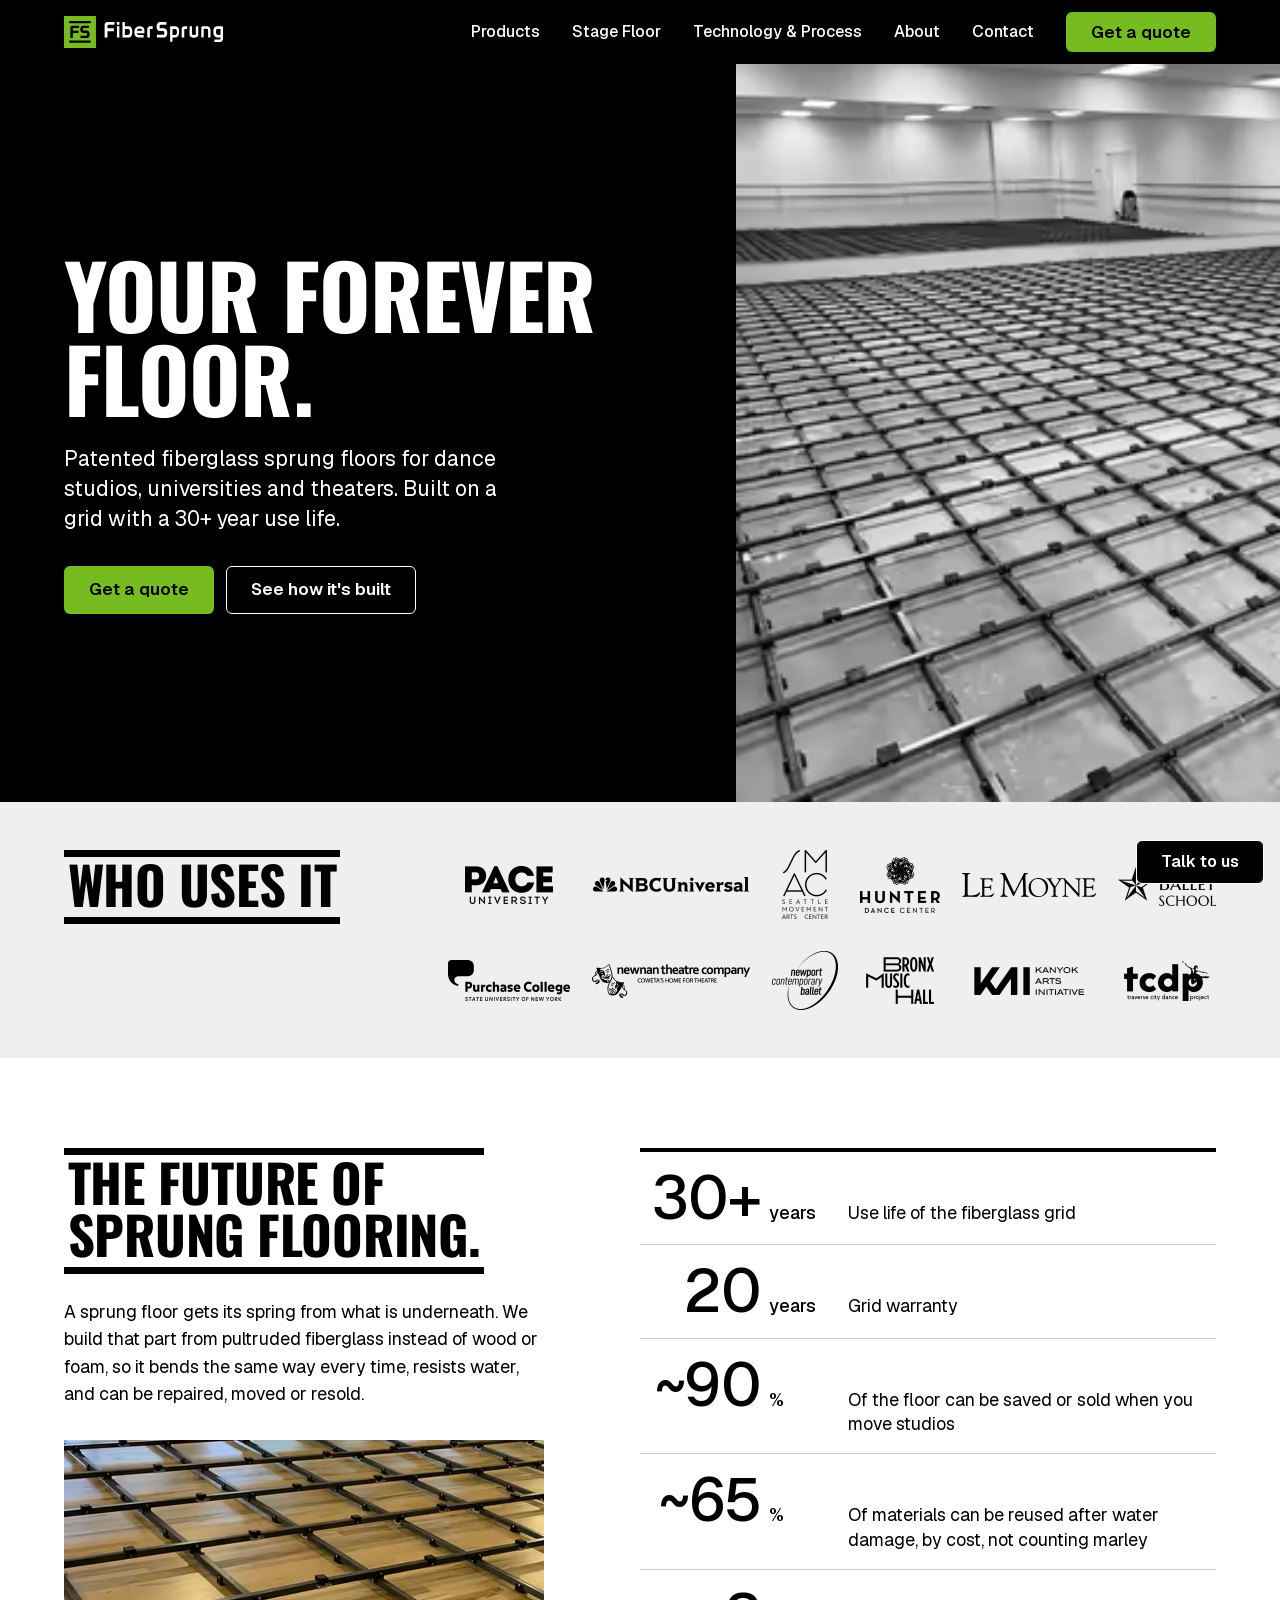
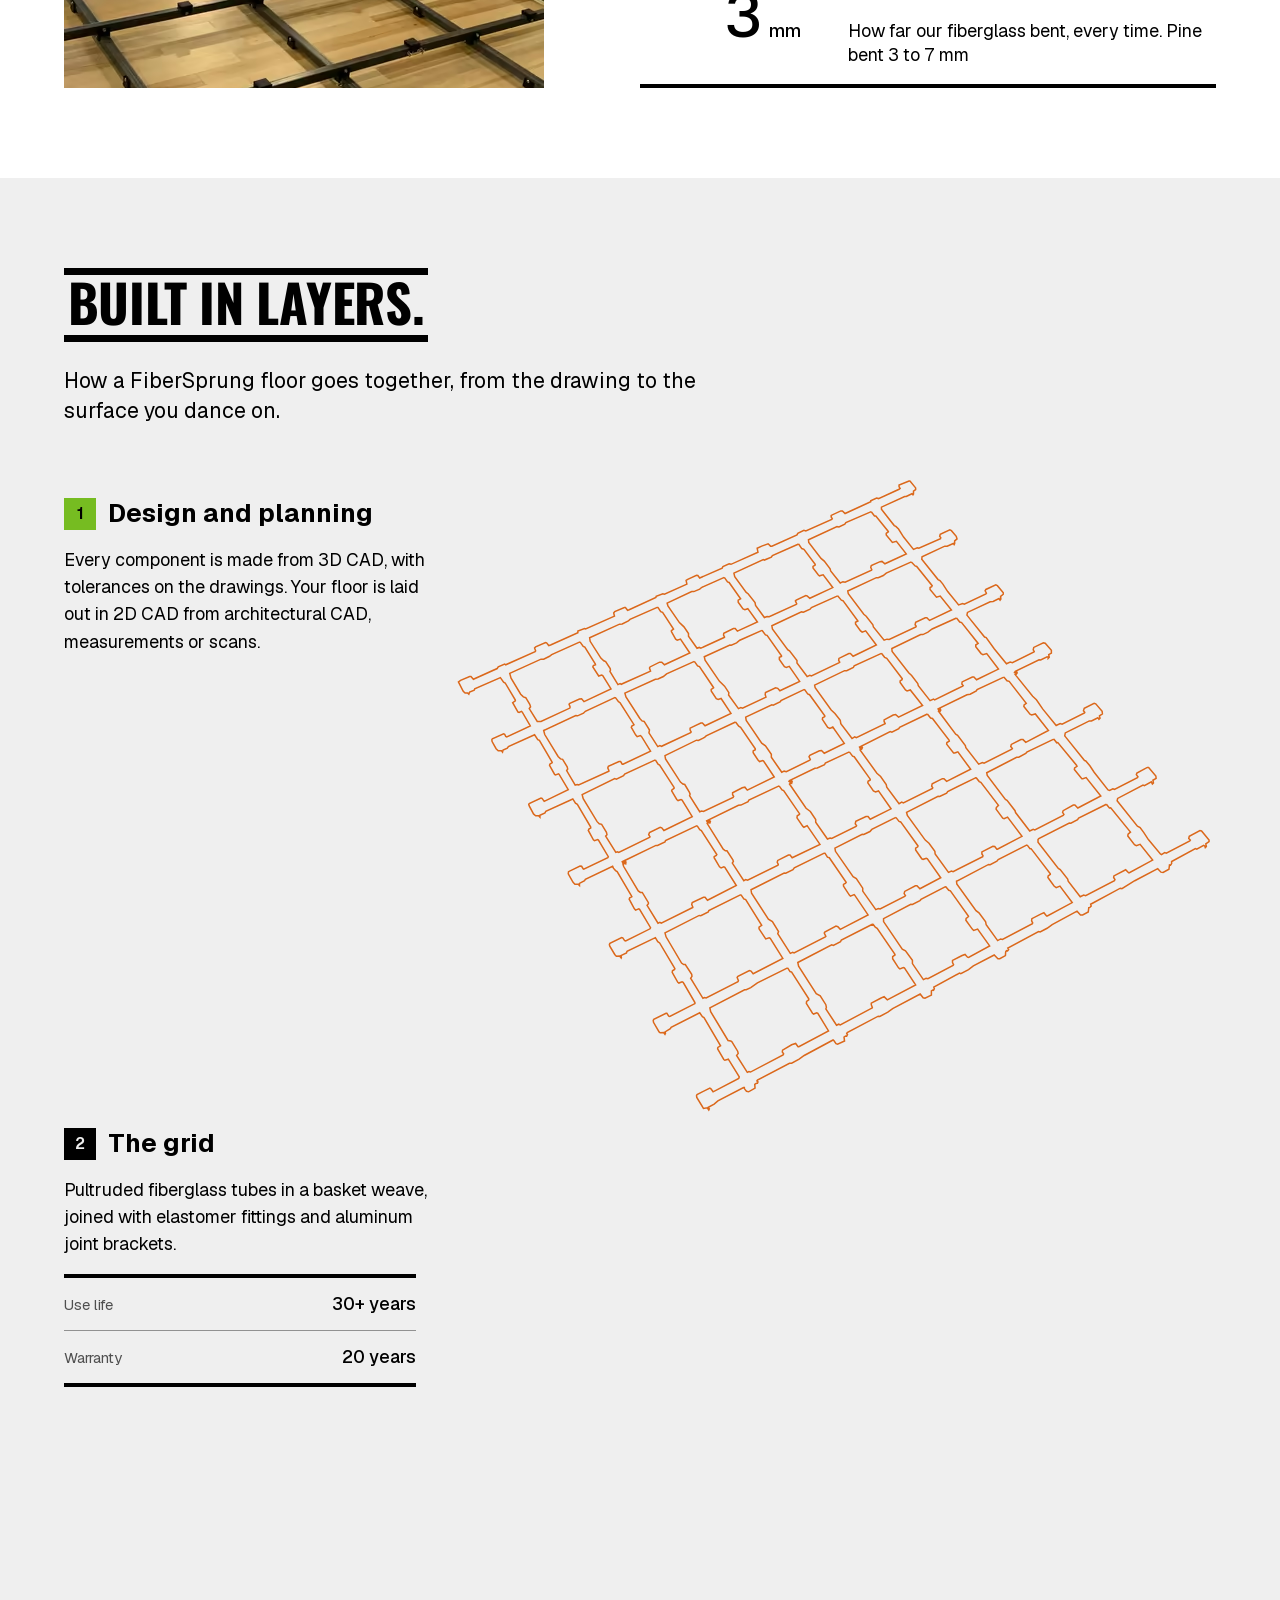
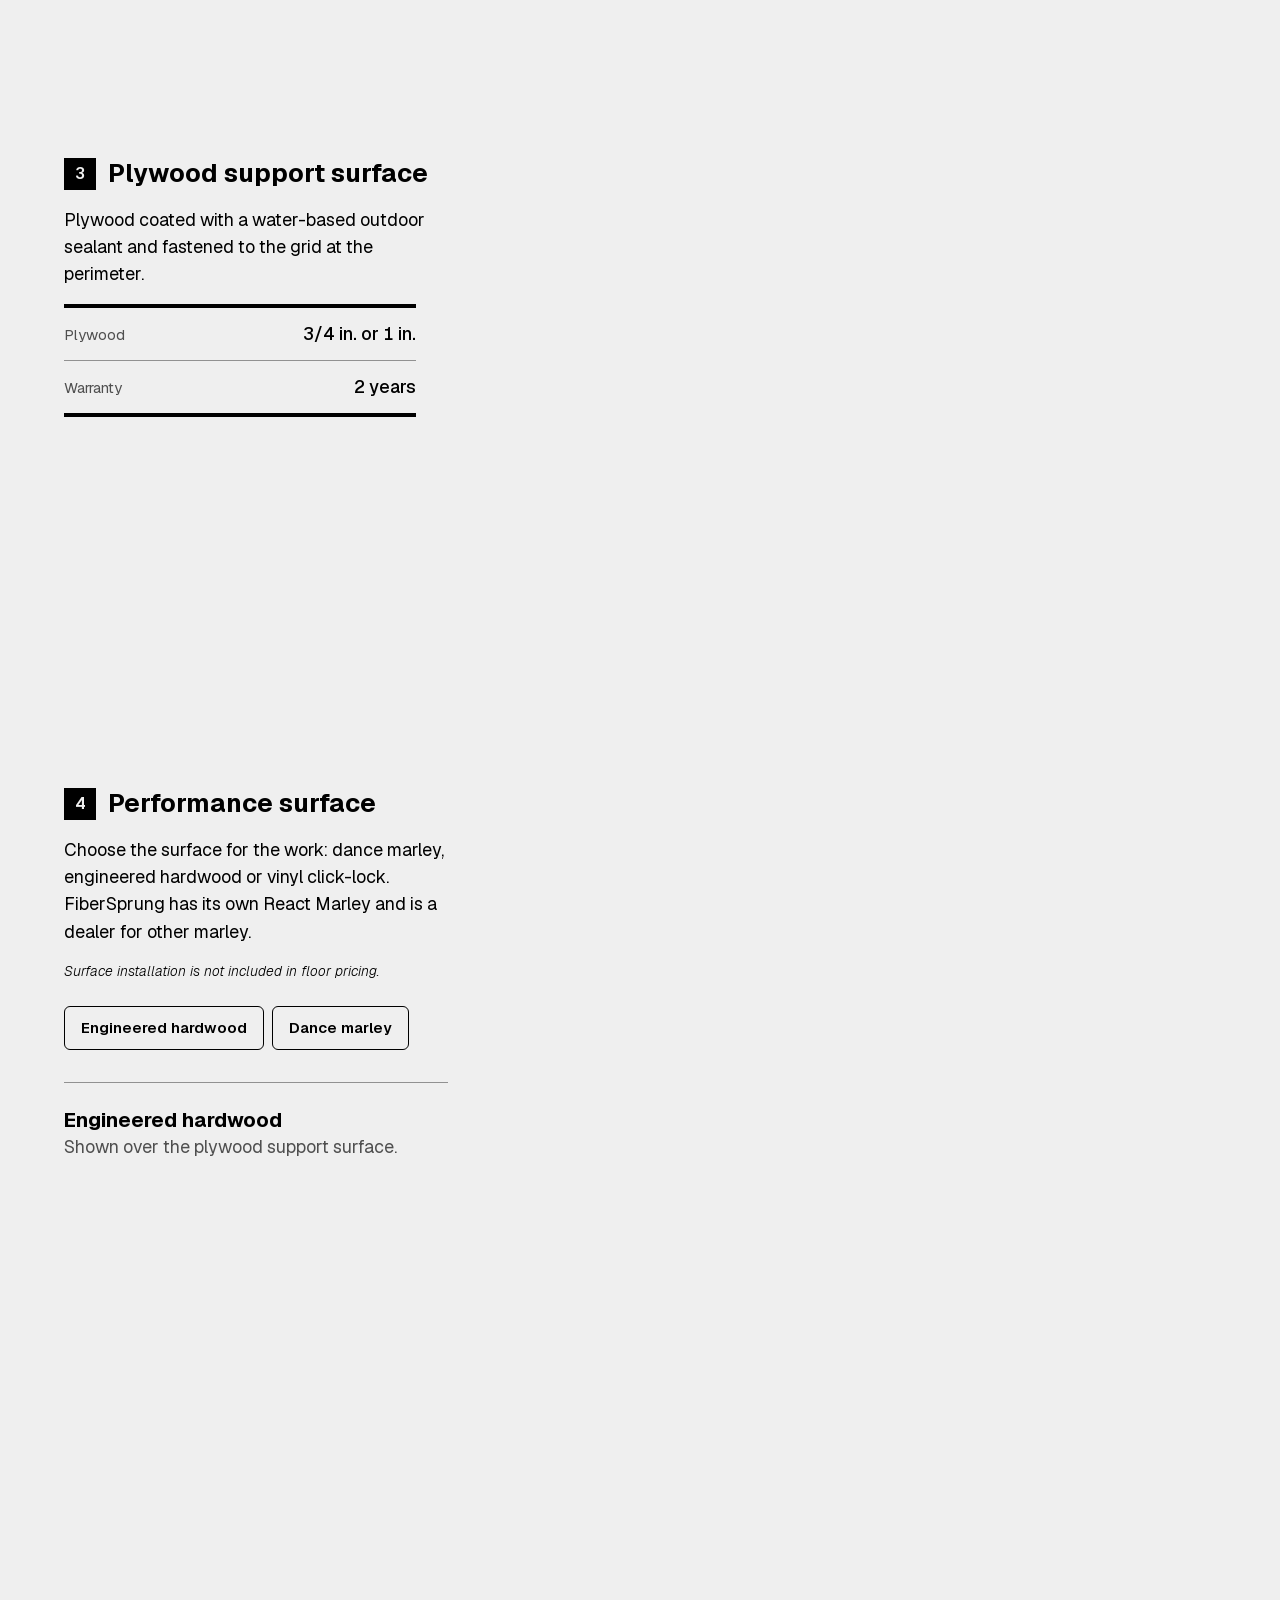
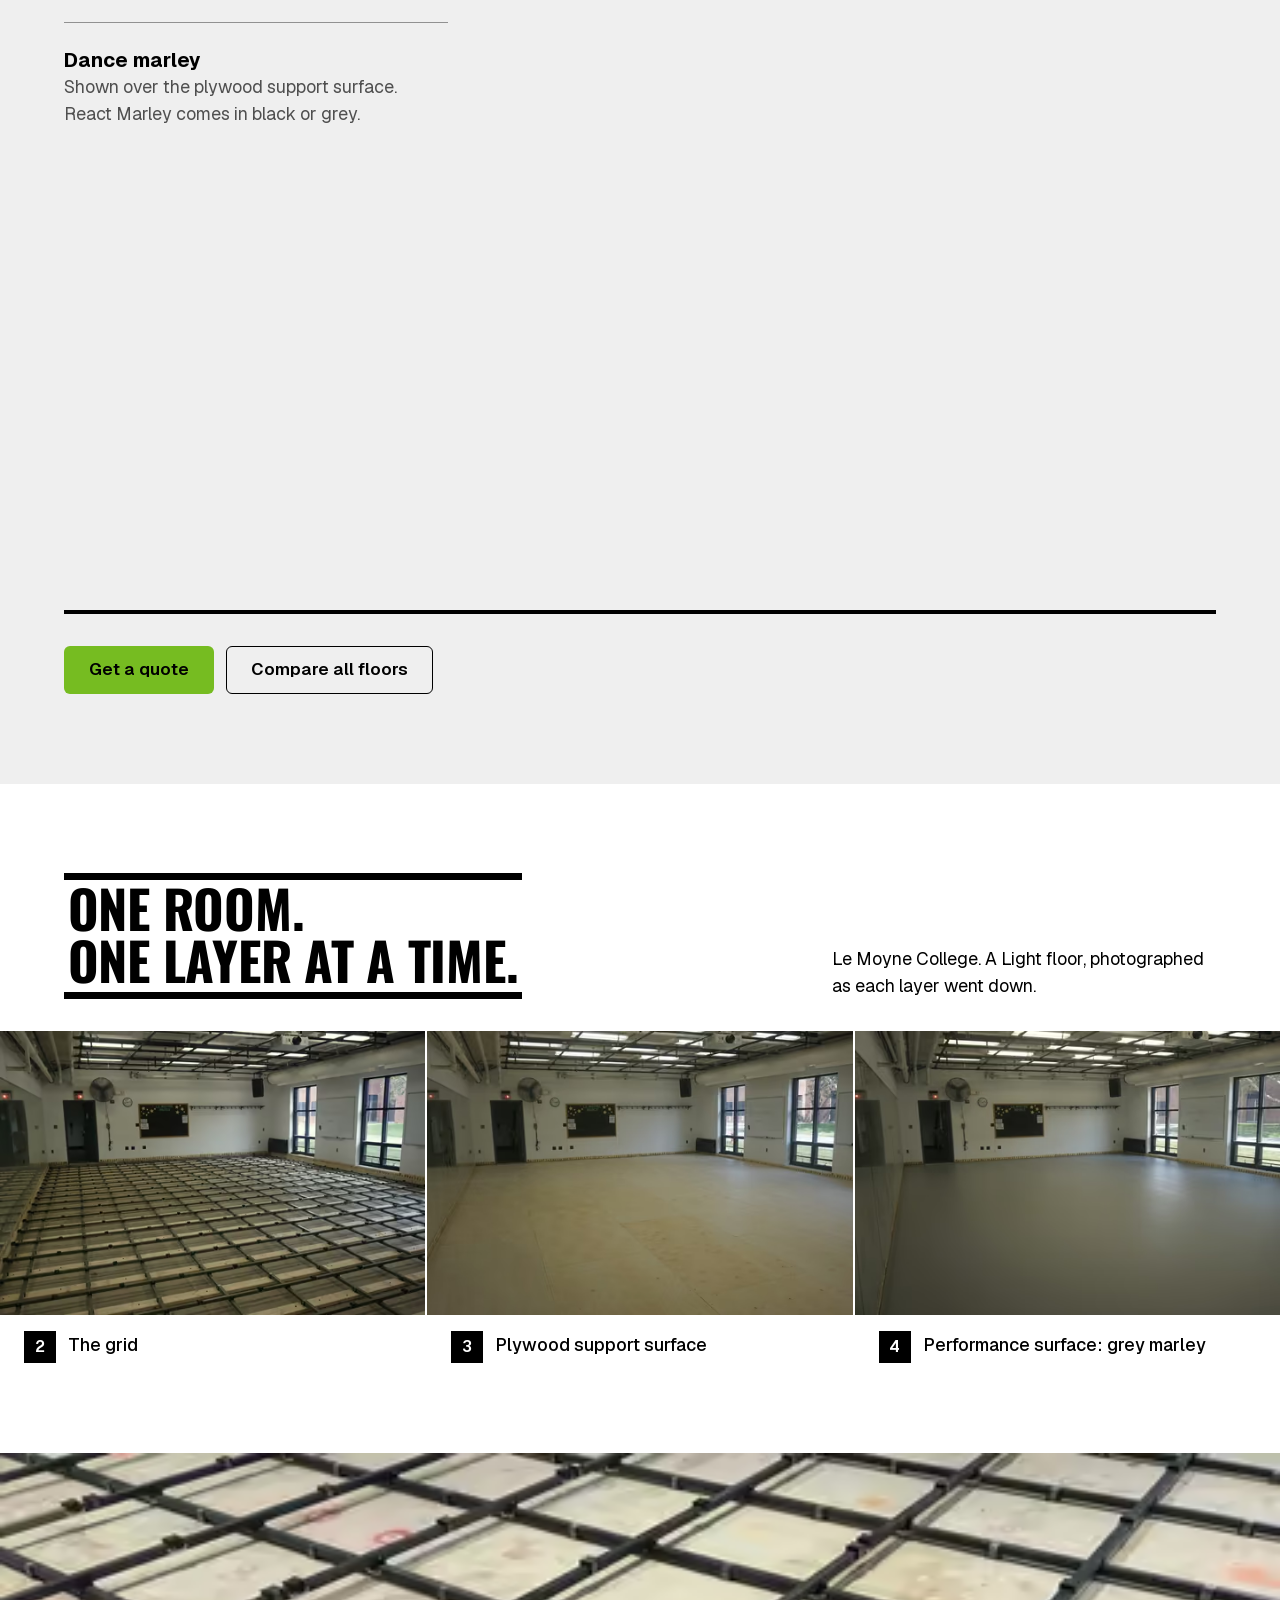
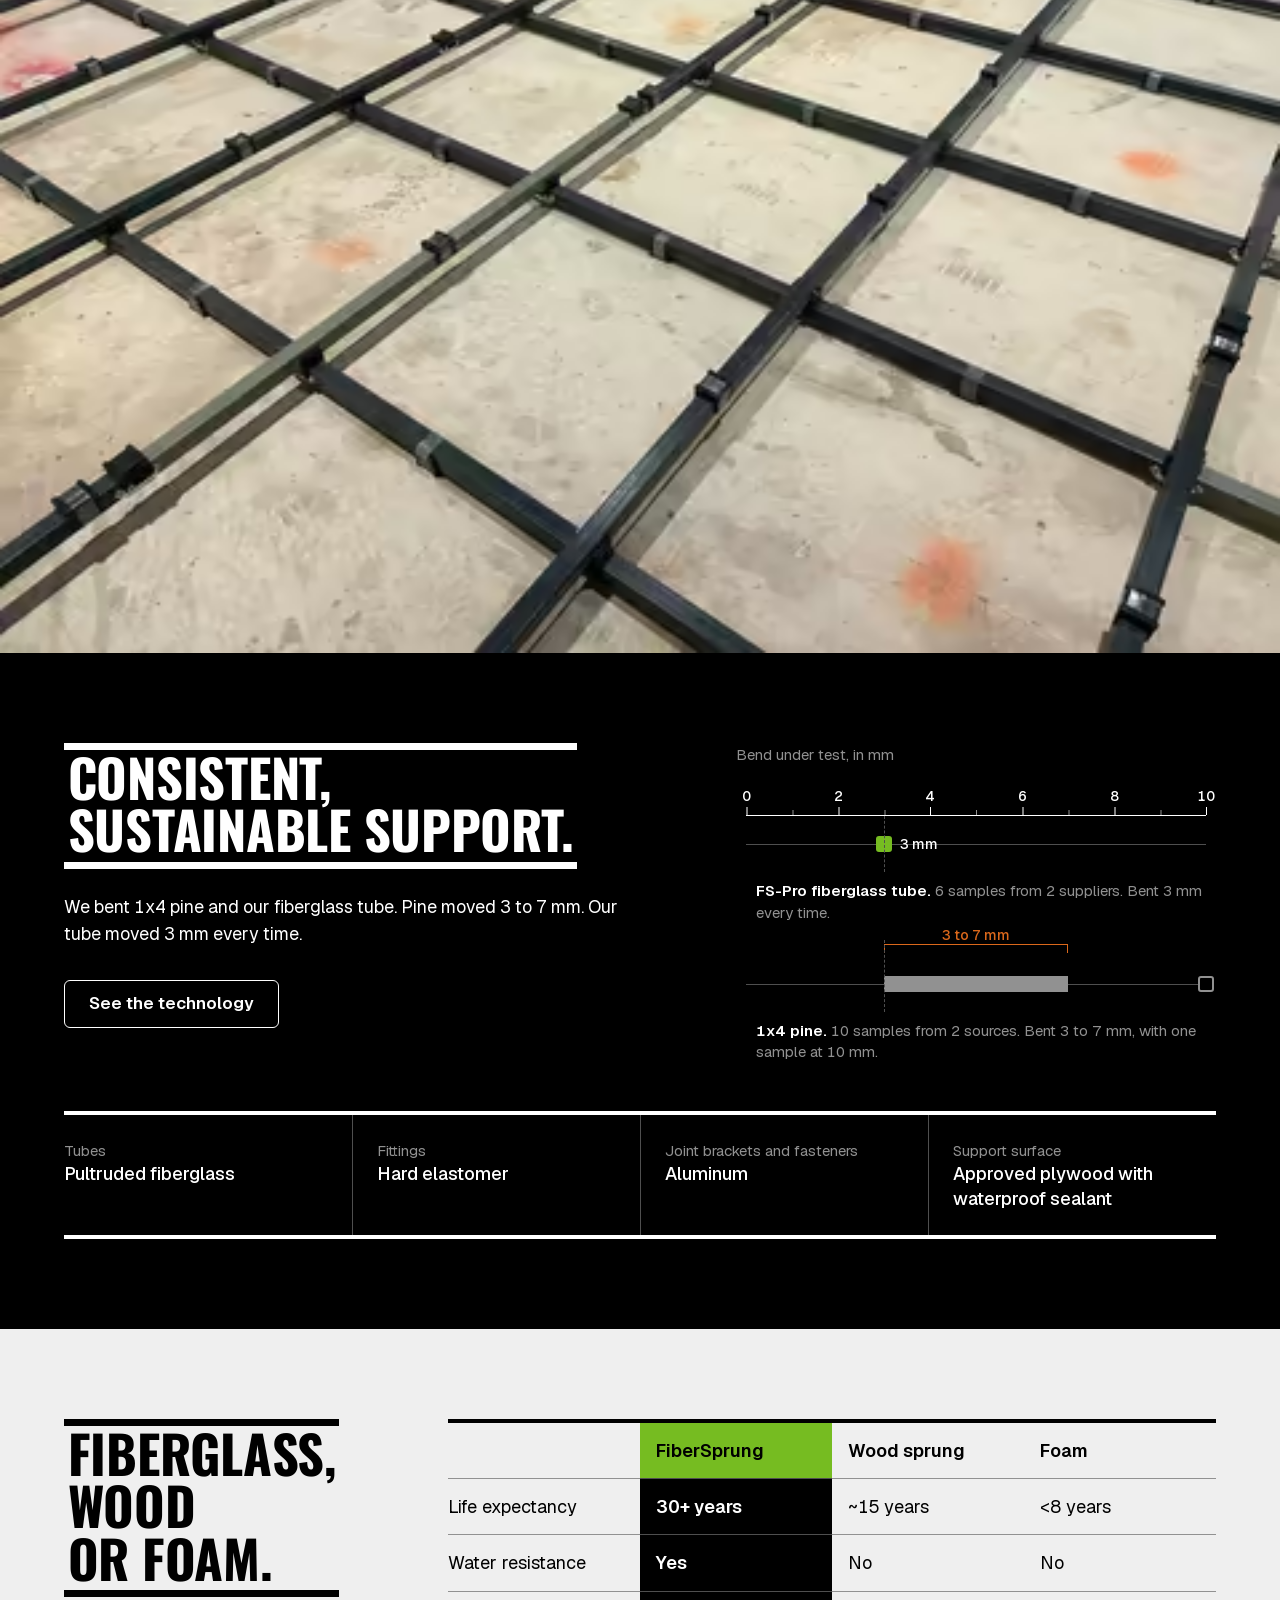
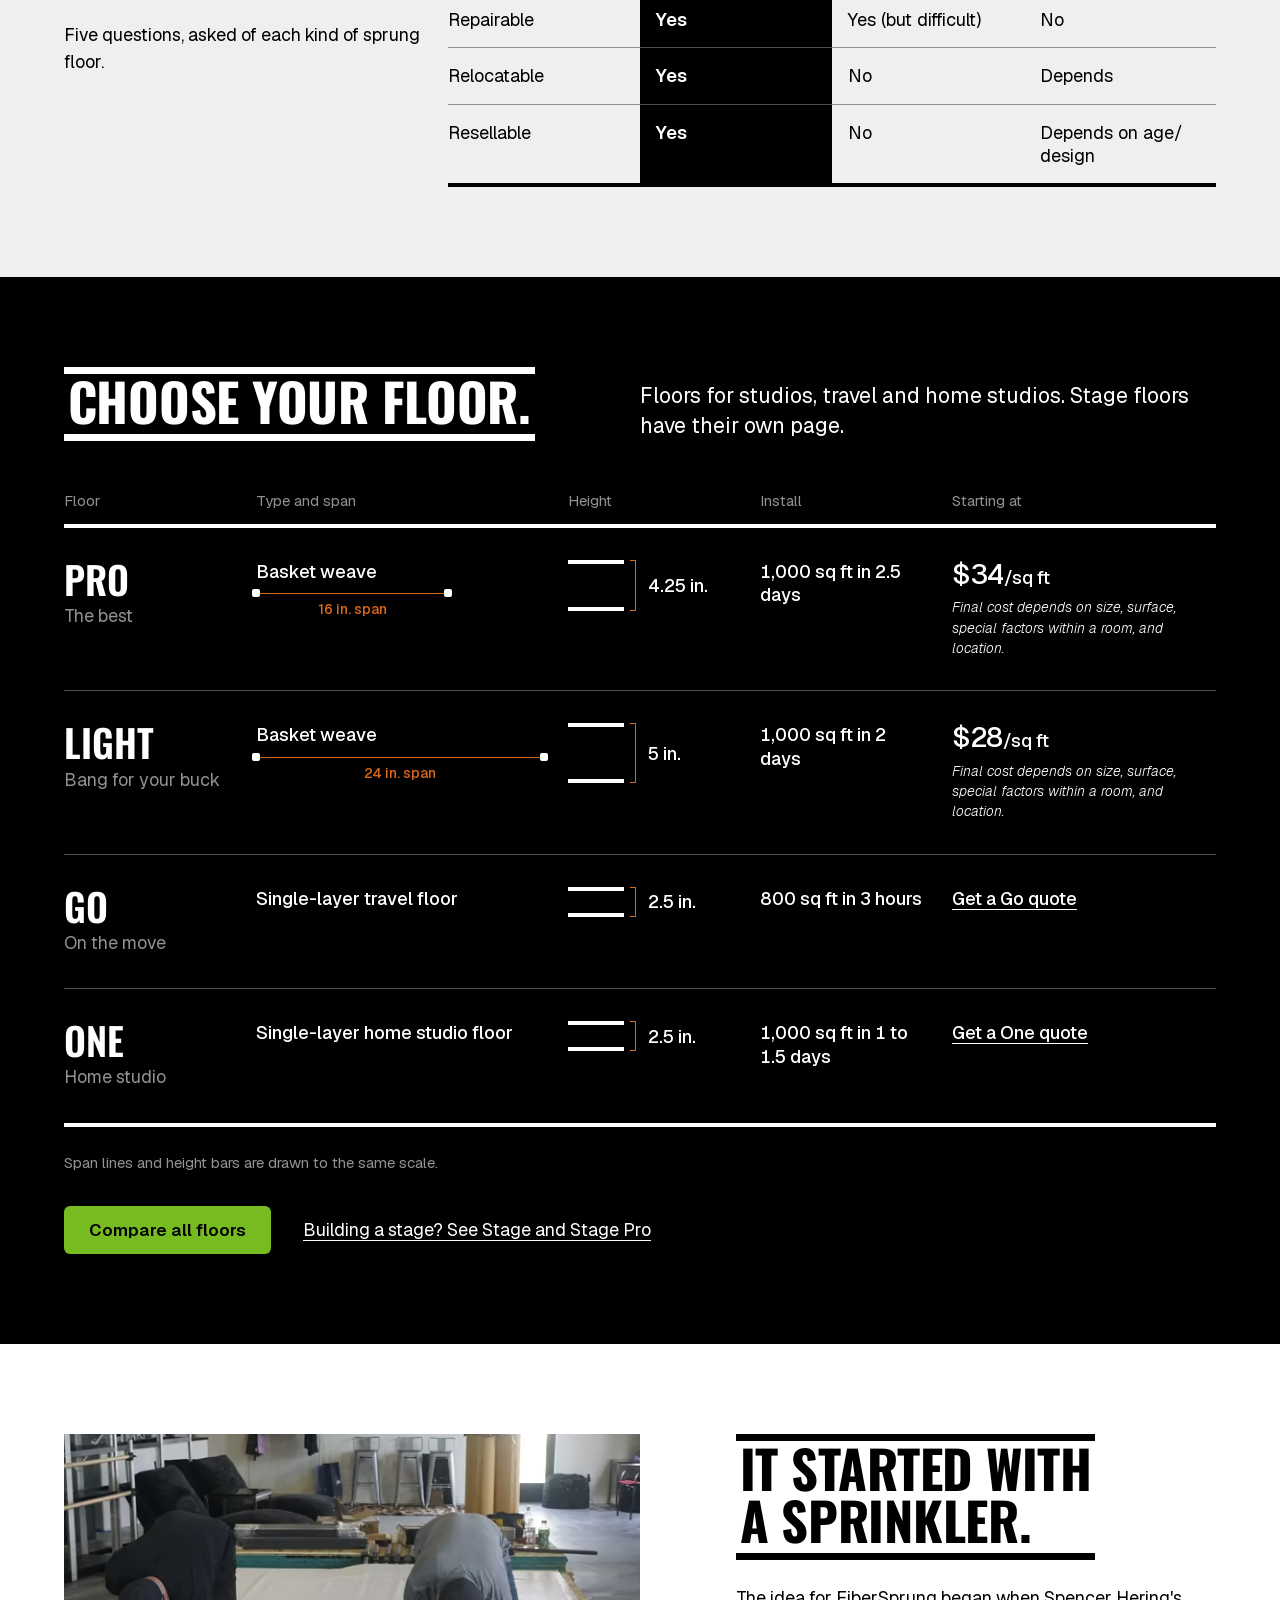
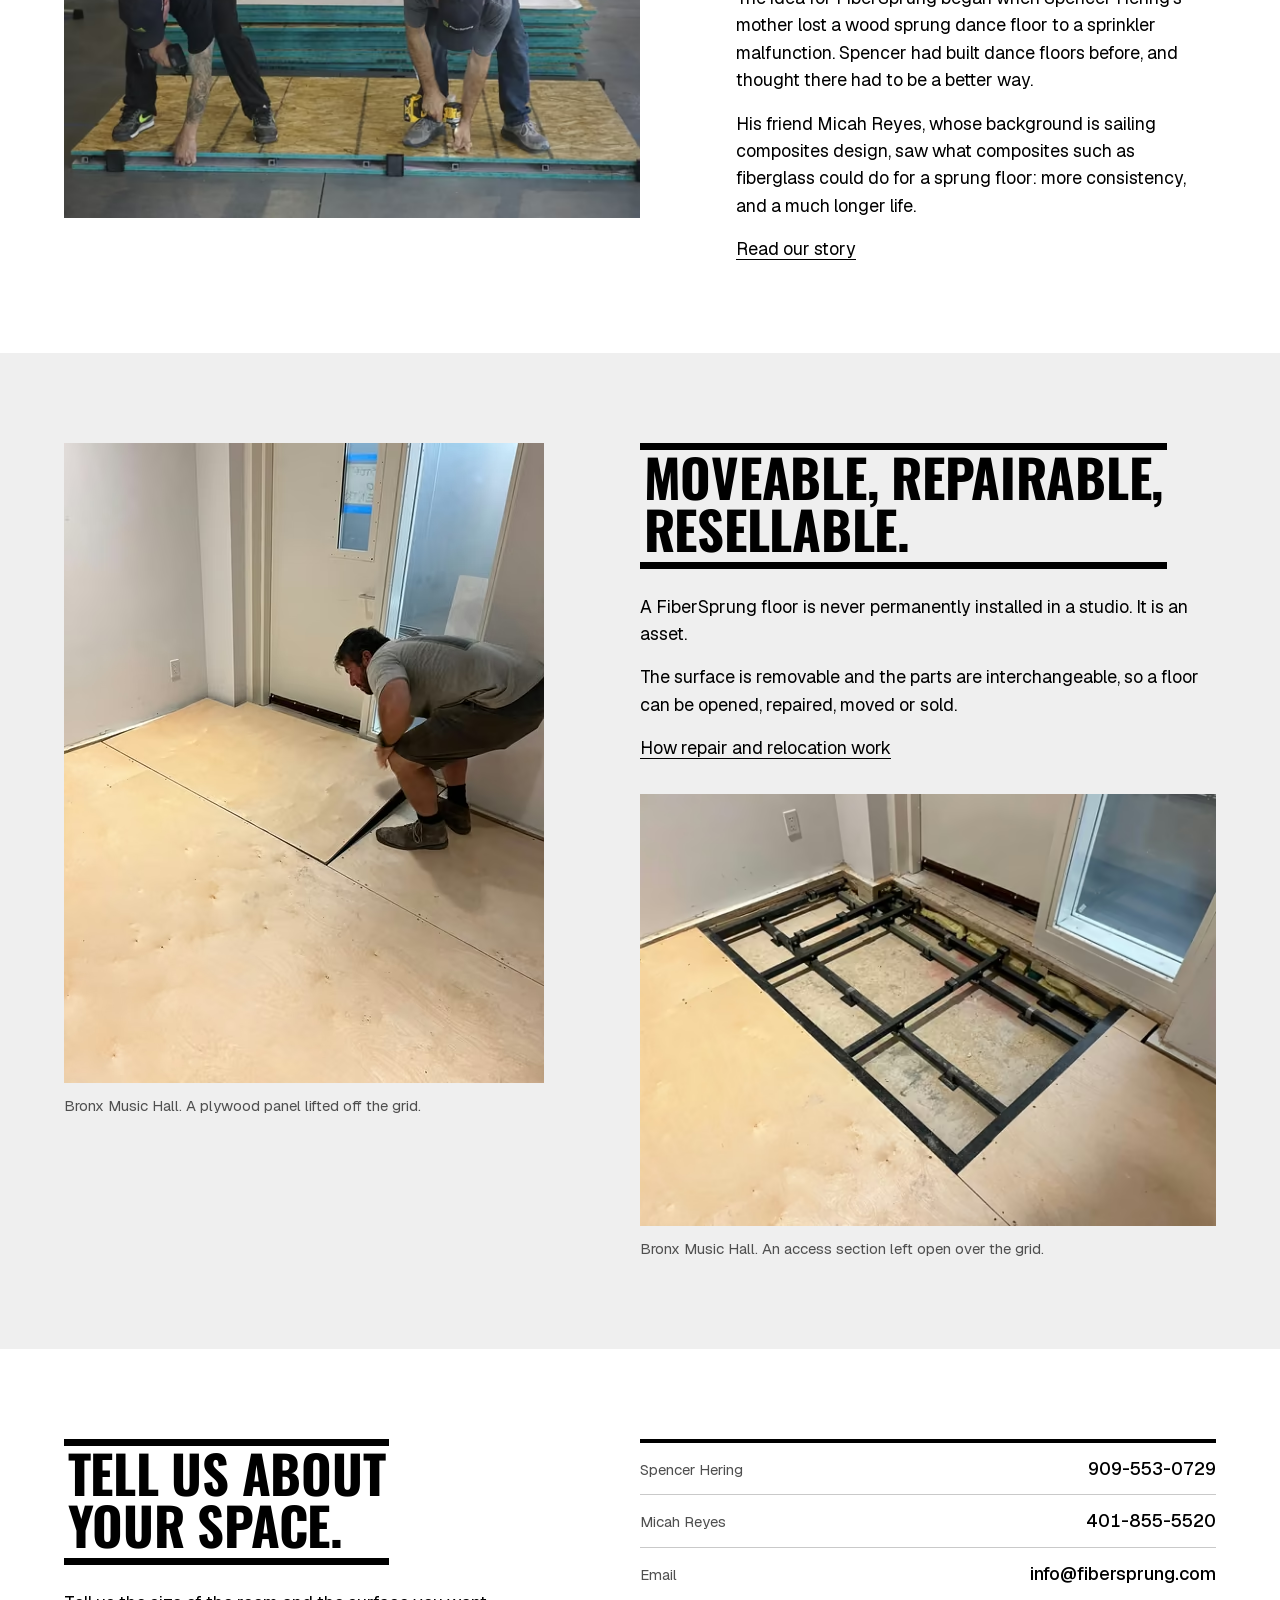
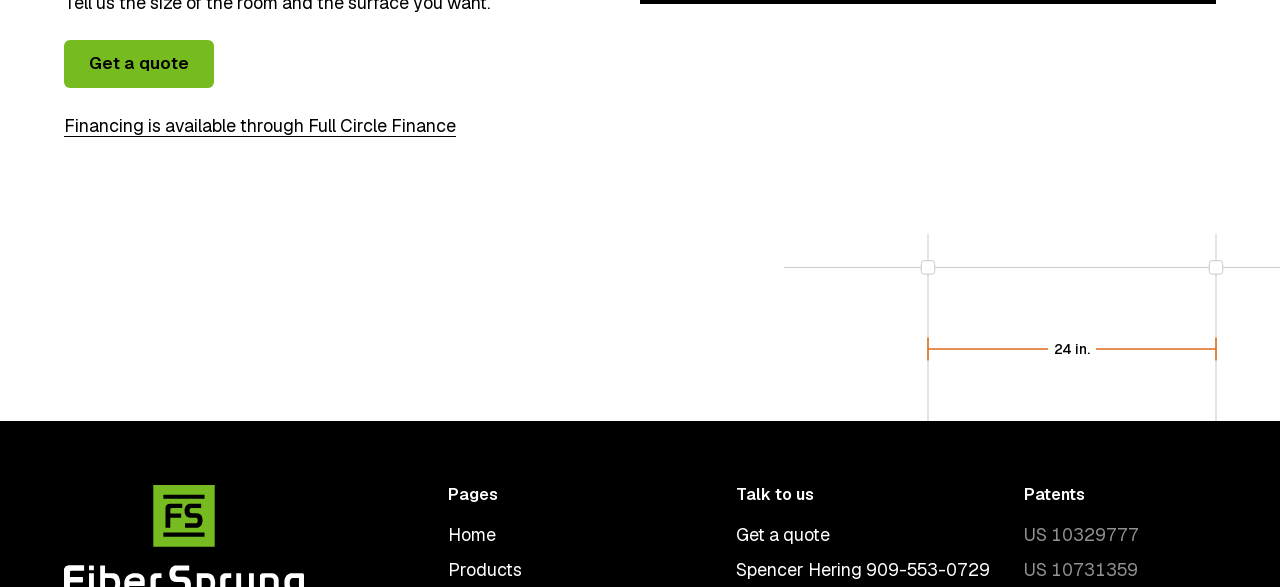
==== commit 6588252d: "Stage 6: QA fixes Co-Authored-By: Claude Fable 5.2 <noreply@anthropic.com>" ====
--- a/index.html
+++ b/index.html
@@ -600,7 +600,7 @@
     <dl class="readout contact__ways">
       <div><dt>Spencer Hering</dt><dd><a href="tel:+19095530729">909-553-0729</a></dd></div>
       <div><dt>Micah Reyes</dt><dd><a href="tel:+14018555520">401-855-5520</a></dd></div>
-      <div><dt>Chat</dt><dd><a class="btn btn--ghost" href="contact.html#chat" data-chat>Start a live chat</a></dd></div>
+      <div data-chat-row hidden><dt>Chat</dt><dd><a class="btn btn--ghost" href="contact.html#chat" data-chat>Start a live chat</a></dd></div>
       <div><dt>Email</dt><dd><a href="mailto:info@fibersprung.com">info@fibersprung.com</a></dd></div>
     </dl>
     <div class="gridmark gridmark--light" aria-hidden="true">
--- a/css/styles.css
+++ b/css/styles.css
@@ -890,8 +890,11 @@
 .payoff__text .ledger { margin-top: var(--s-6); }
 .payoff__text .ledger + p { margin-top: var(--s-5); }
 @media (min-width: 768px) and (max-width: 1023px) {
-  .payoff__text .ledger__row { display: block; }
-  .payoff__text .ledger__row dt { margin-top: var(--s-2); }
+  /* Half-width column: number first, its label under it, as on phones. */
+  .payoff__text .ledger__row { grid-template-columns: 1fr; }
+  .payoff__text .ledger dd { min-width: 0; }
+  .payoff__text .ledger__num { min-width: 0; text-align: left; }
+  .payoff__text .ledger__row dt { padding-top: var(--s-2); }
 }
 
 /* ---------- About ---------- */
@@ -1003,6 +1006,7 @@
 /* ---------- 404 ---------- */
 .lost { padding-block: var(--s-9); }
 .lost .display { margin-bottom: var(--s-5); font-size: var(--fs-page); }
+.lost .btn-row { margin-top: var(--s-6); }
 .lost ul { margin-top: var(--s-6); border-block: var(--rule) solid var(--fg); max-width: 28rem; }
 .lost li + li { border-top: 1px solid var(--hair); }
 .lost li a { display: flex; align-items: center; min-height: 52px; font-size: var(--fs-data); font-weight: 500; text-decoration: none; }
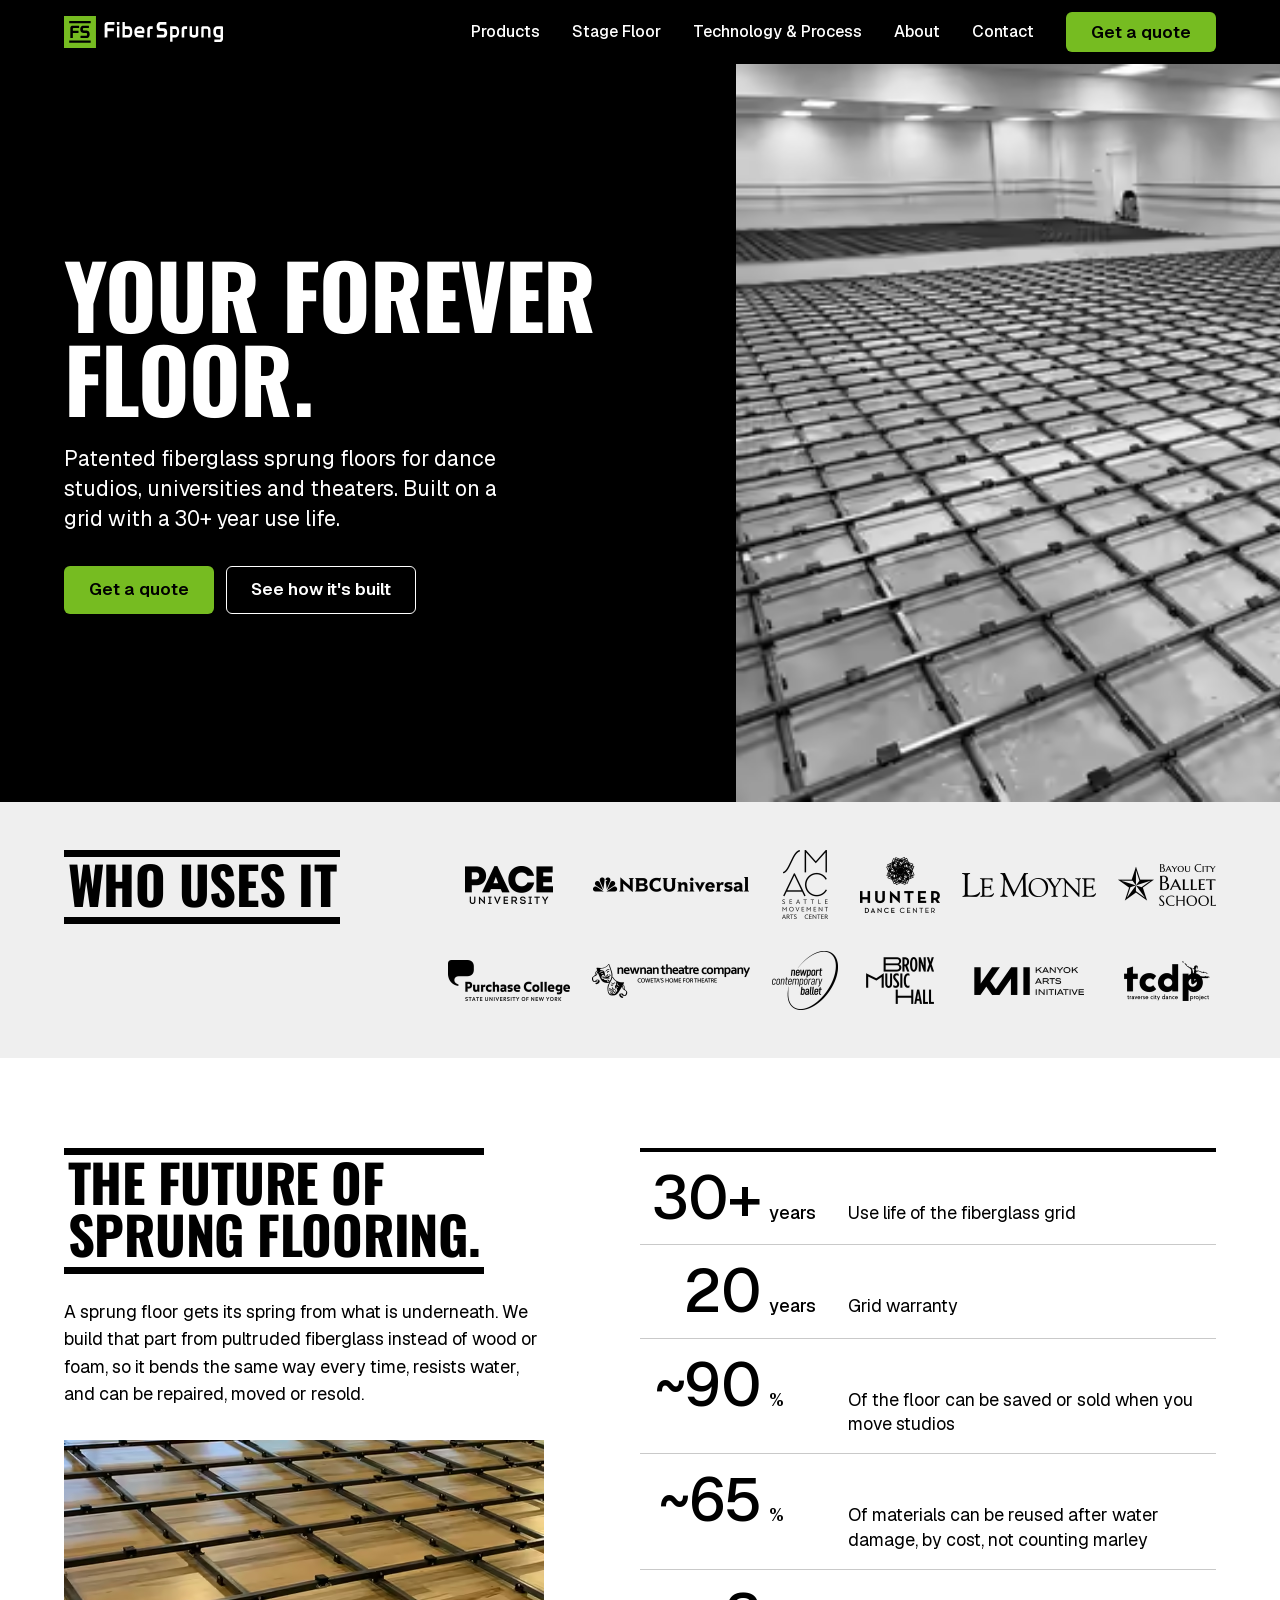
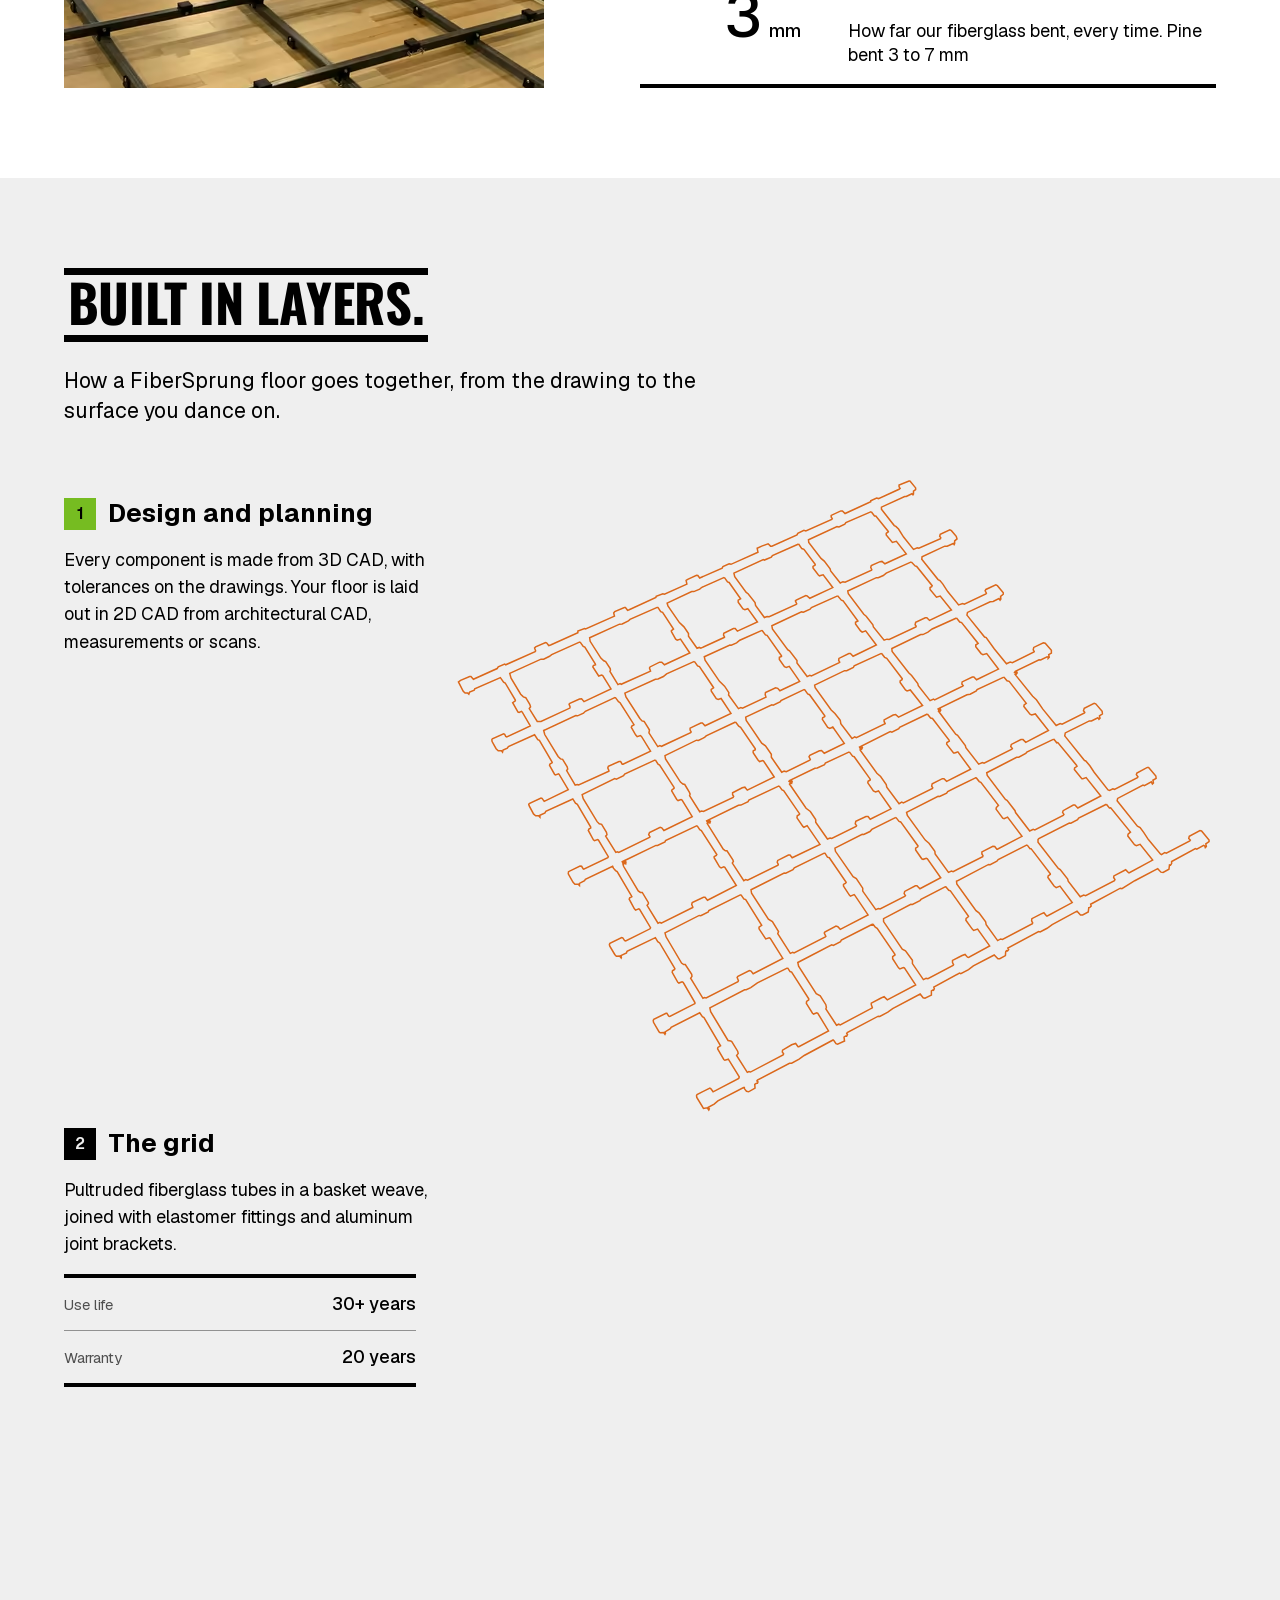
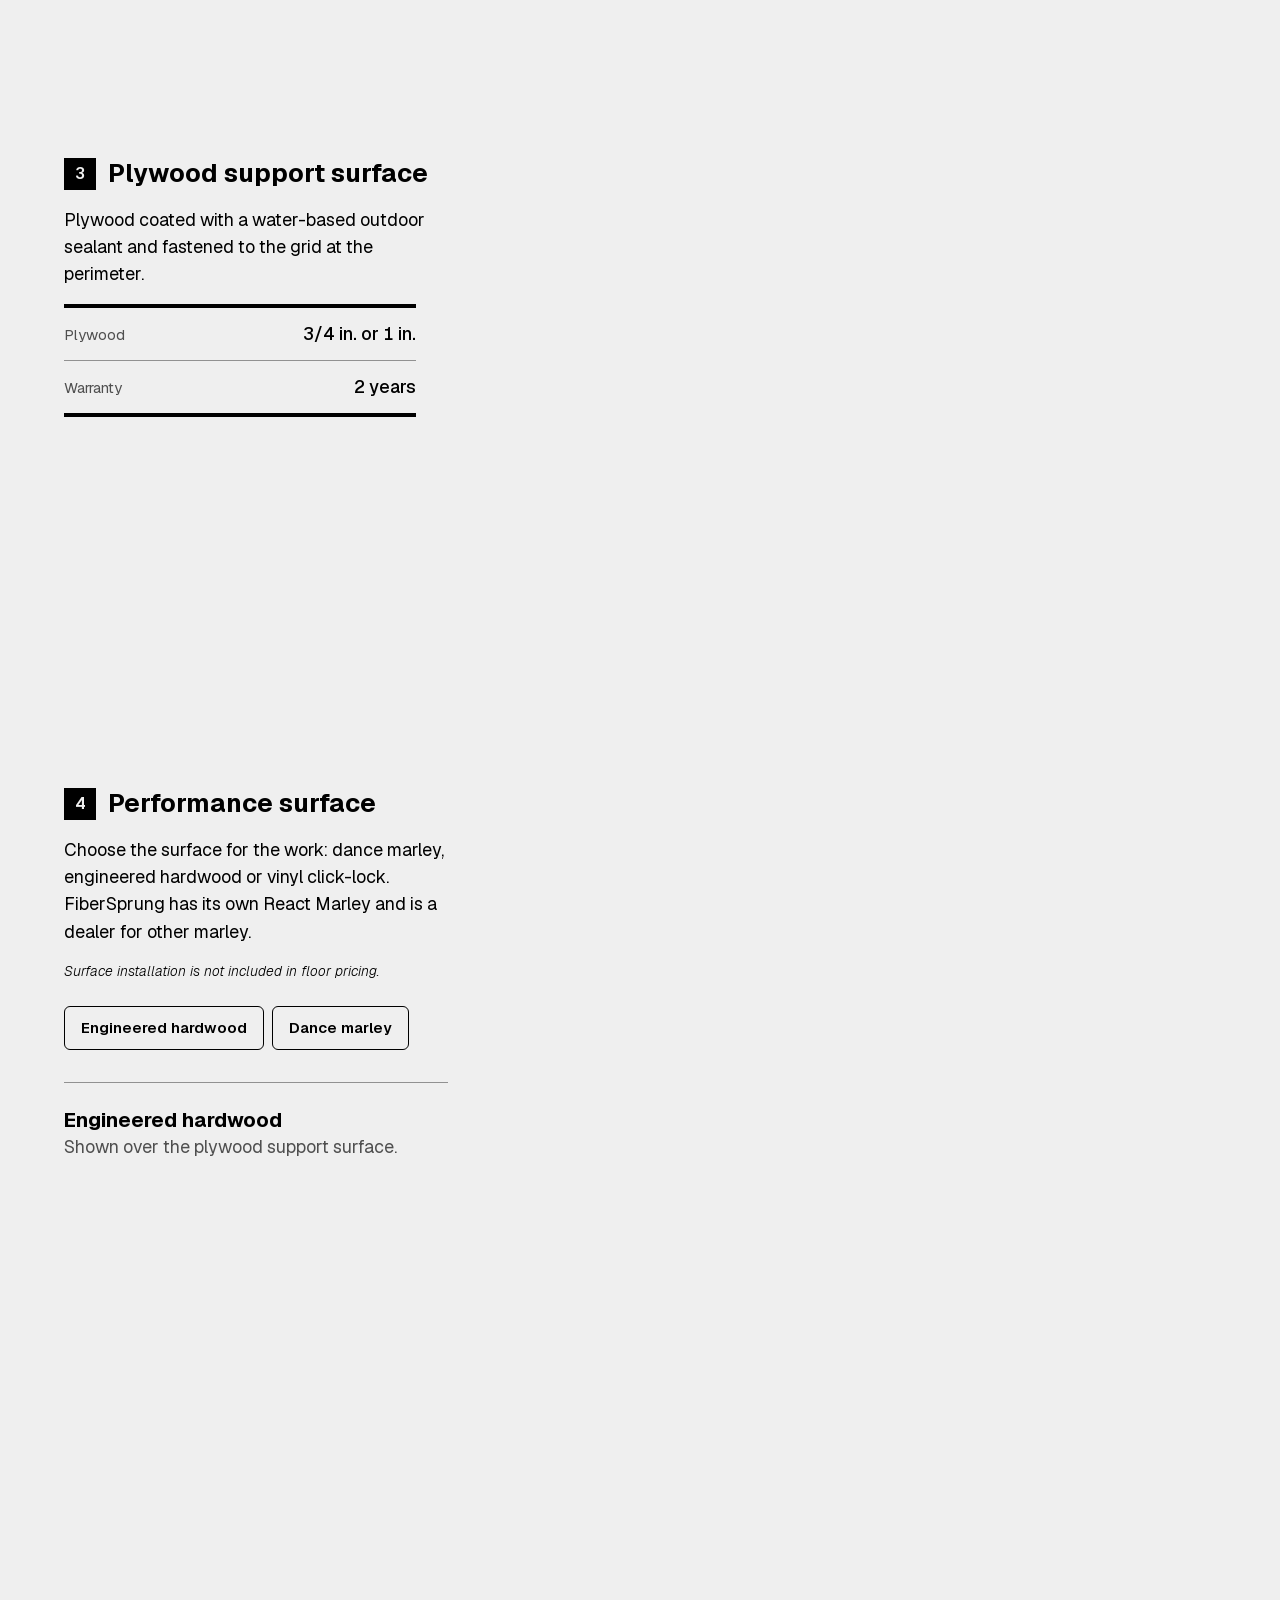
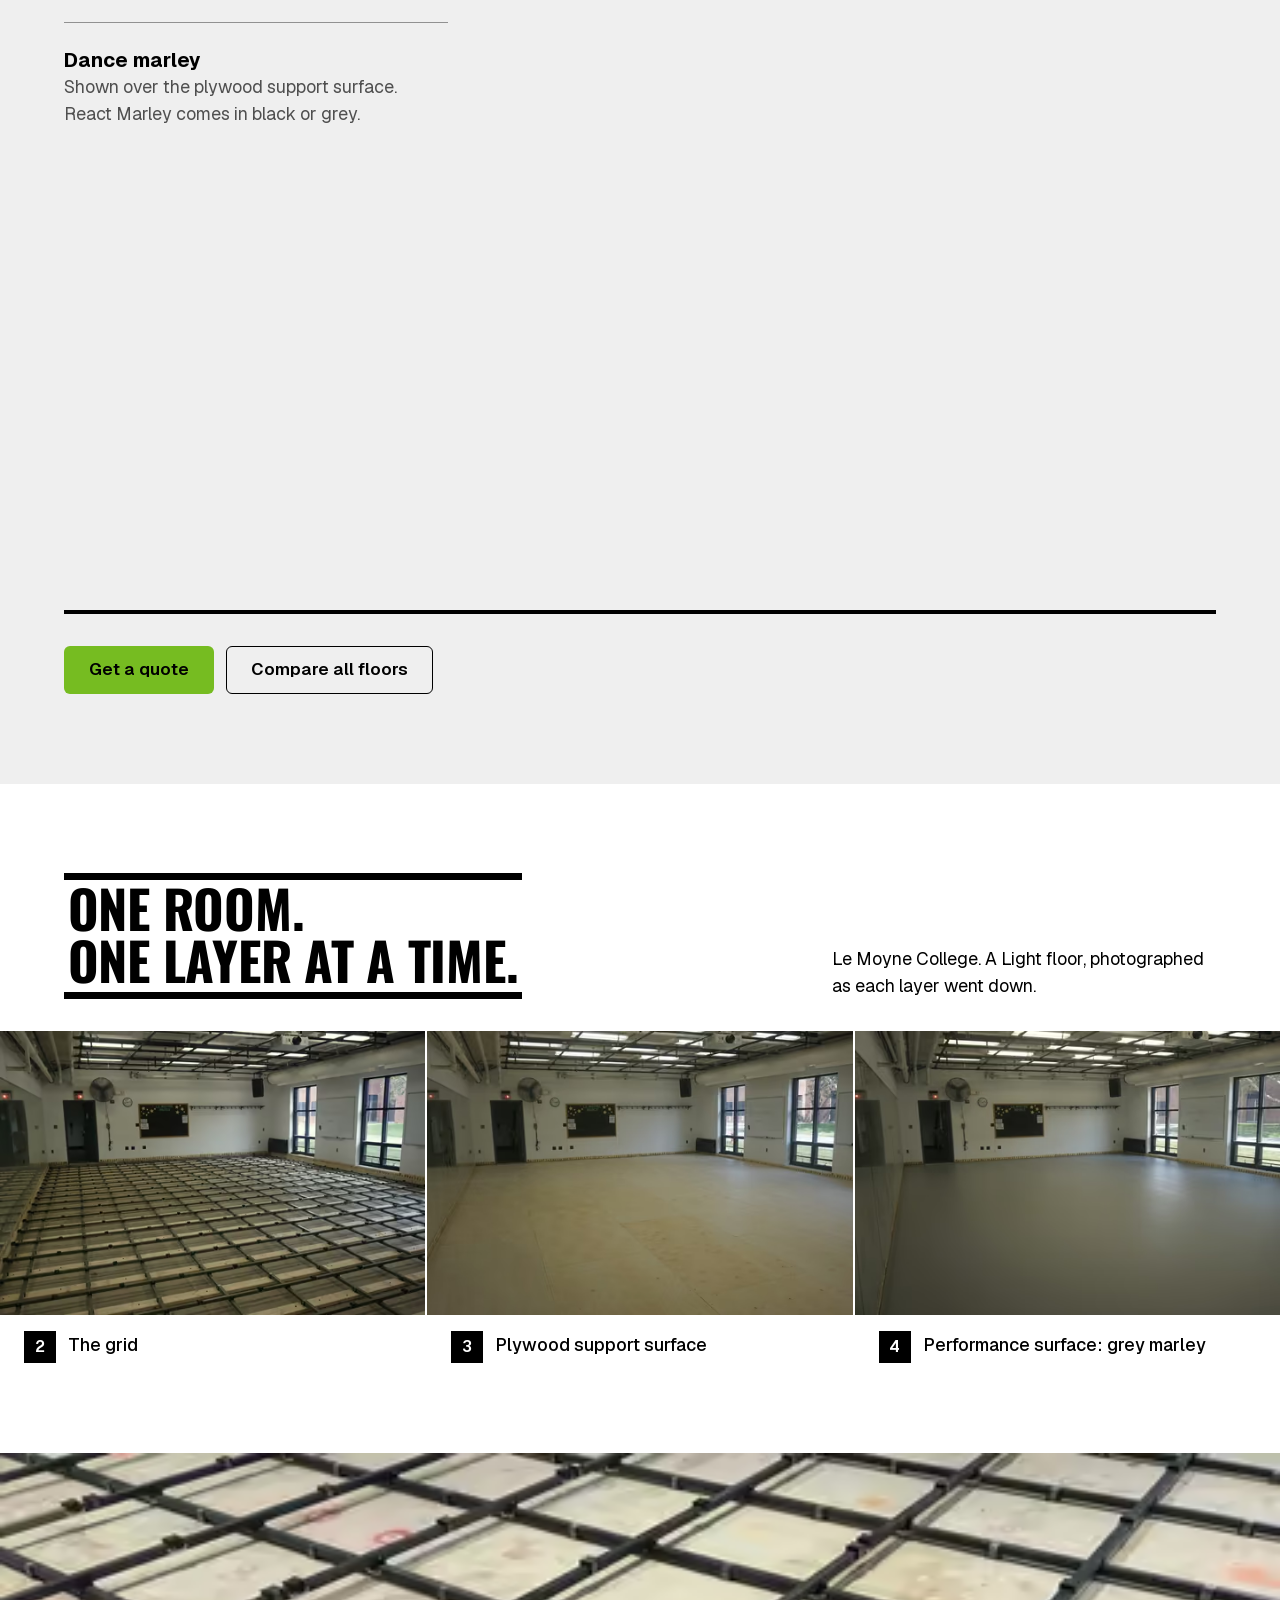
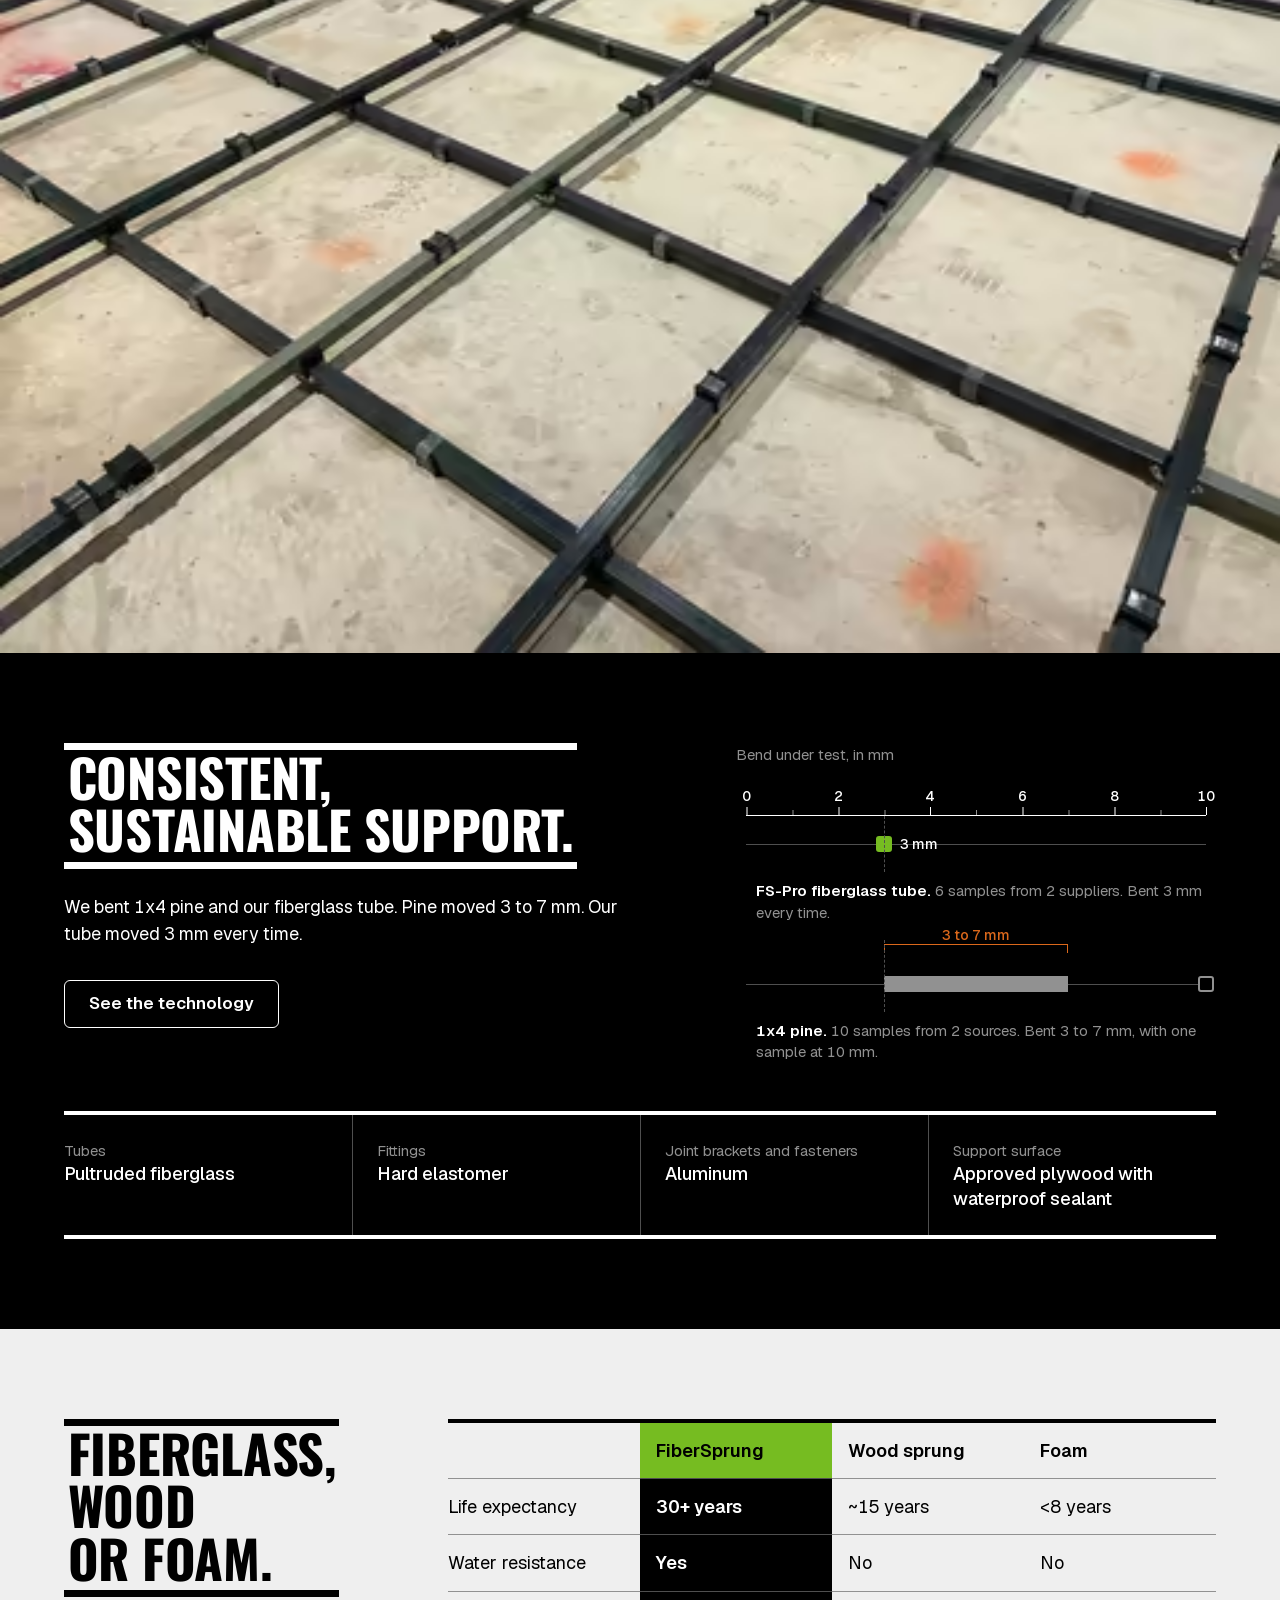
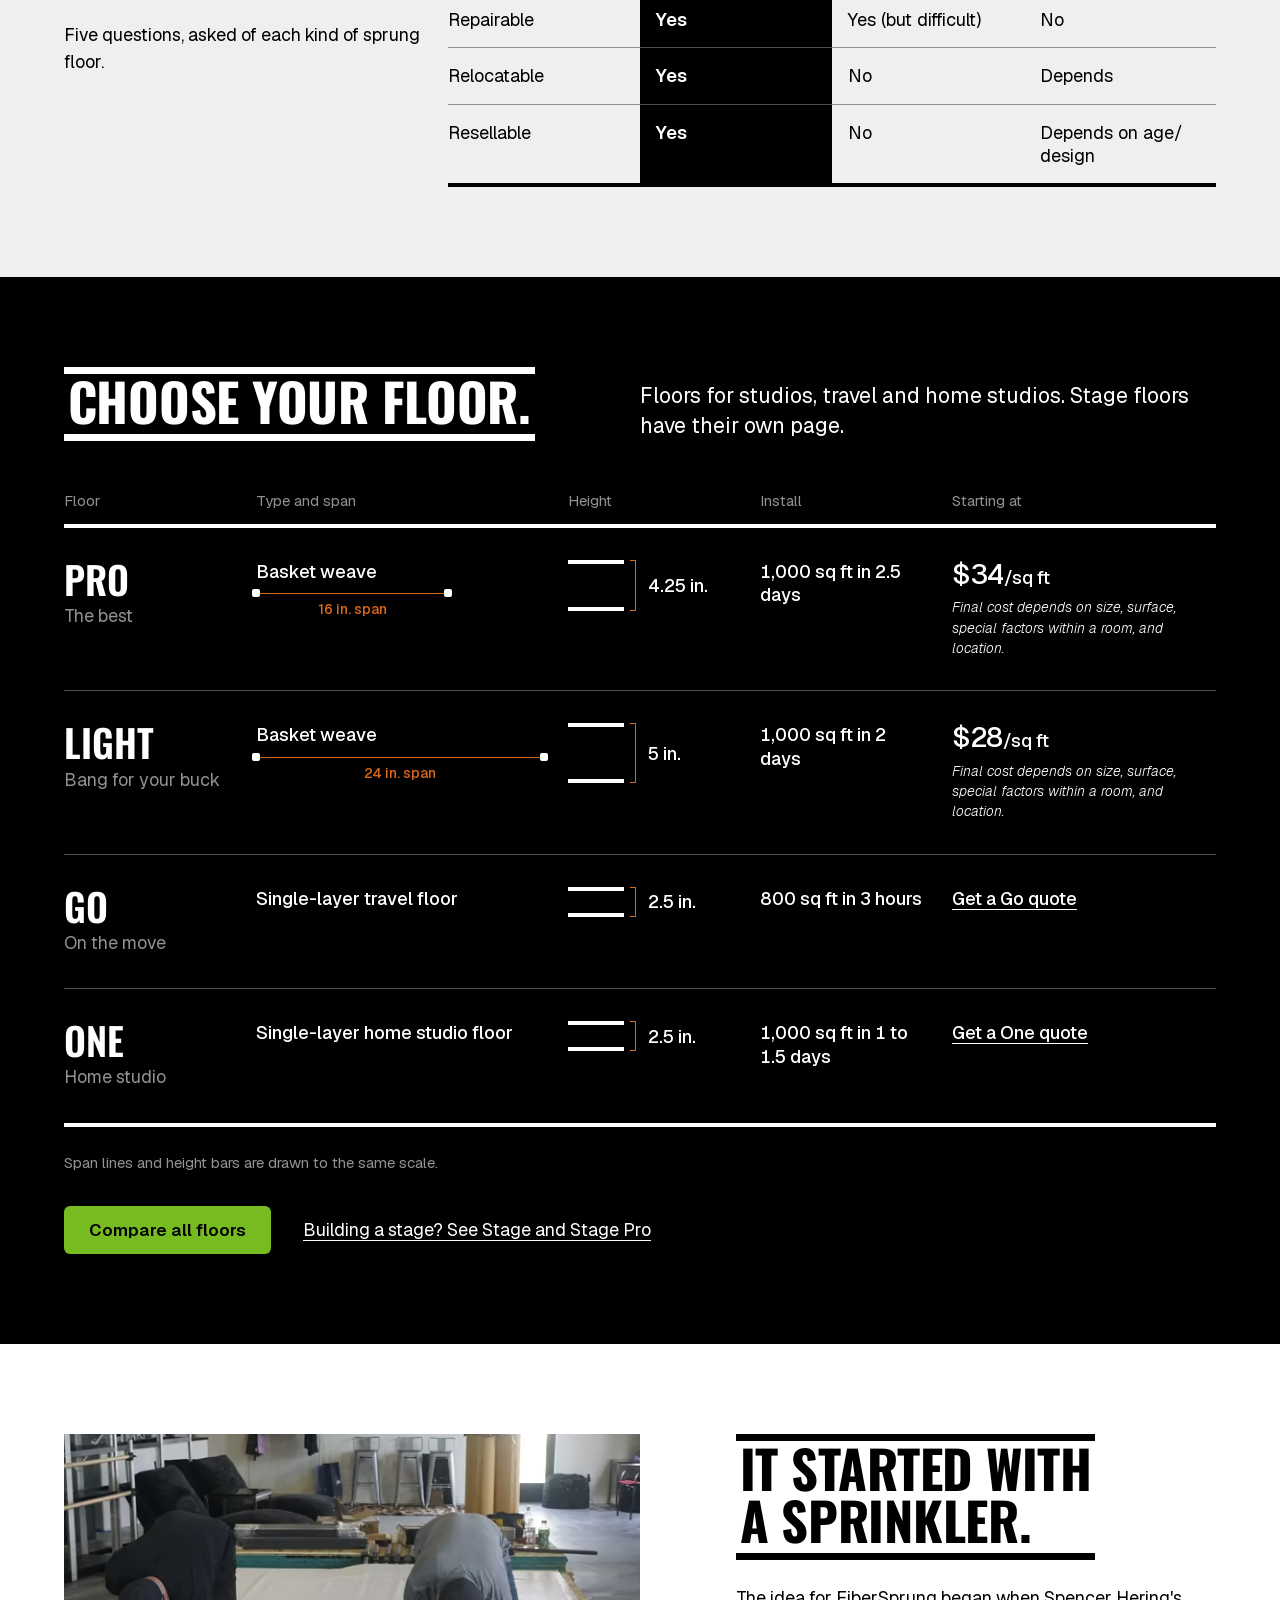
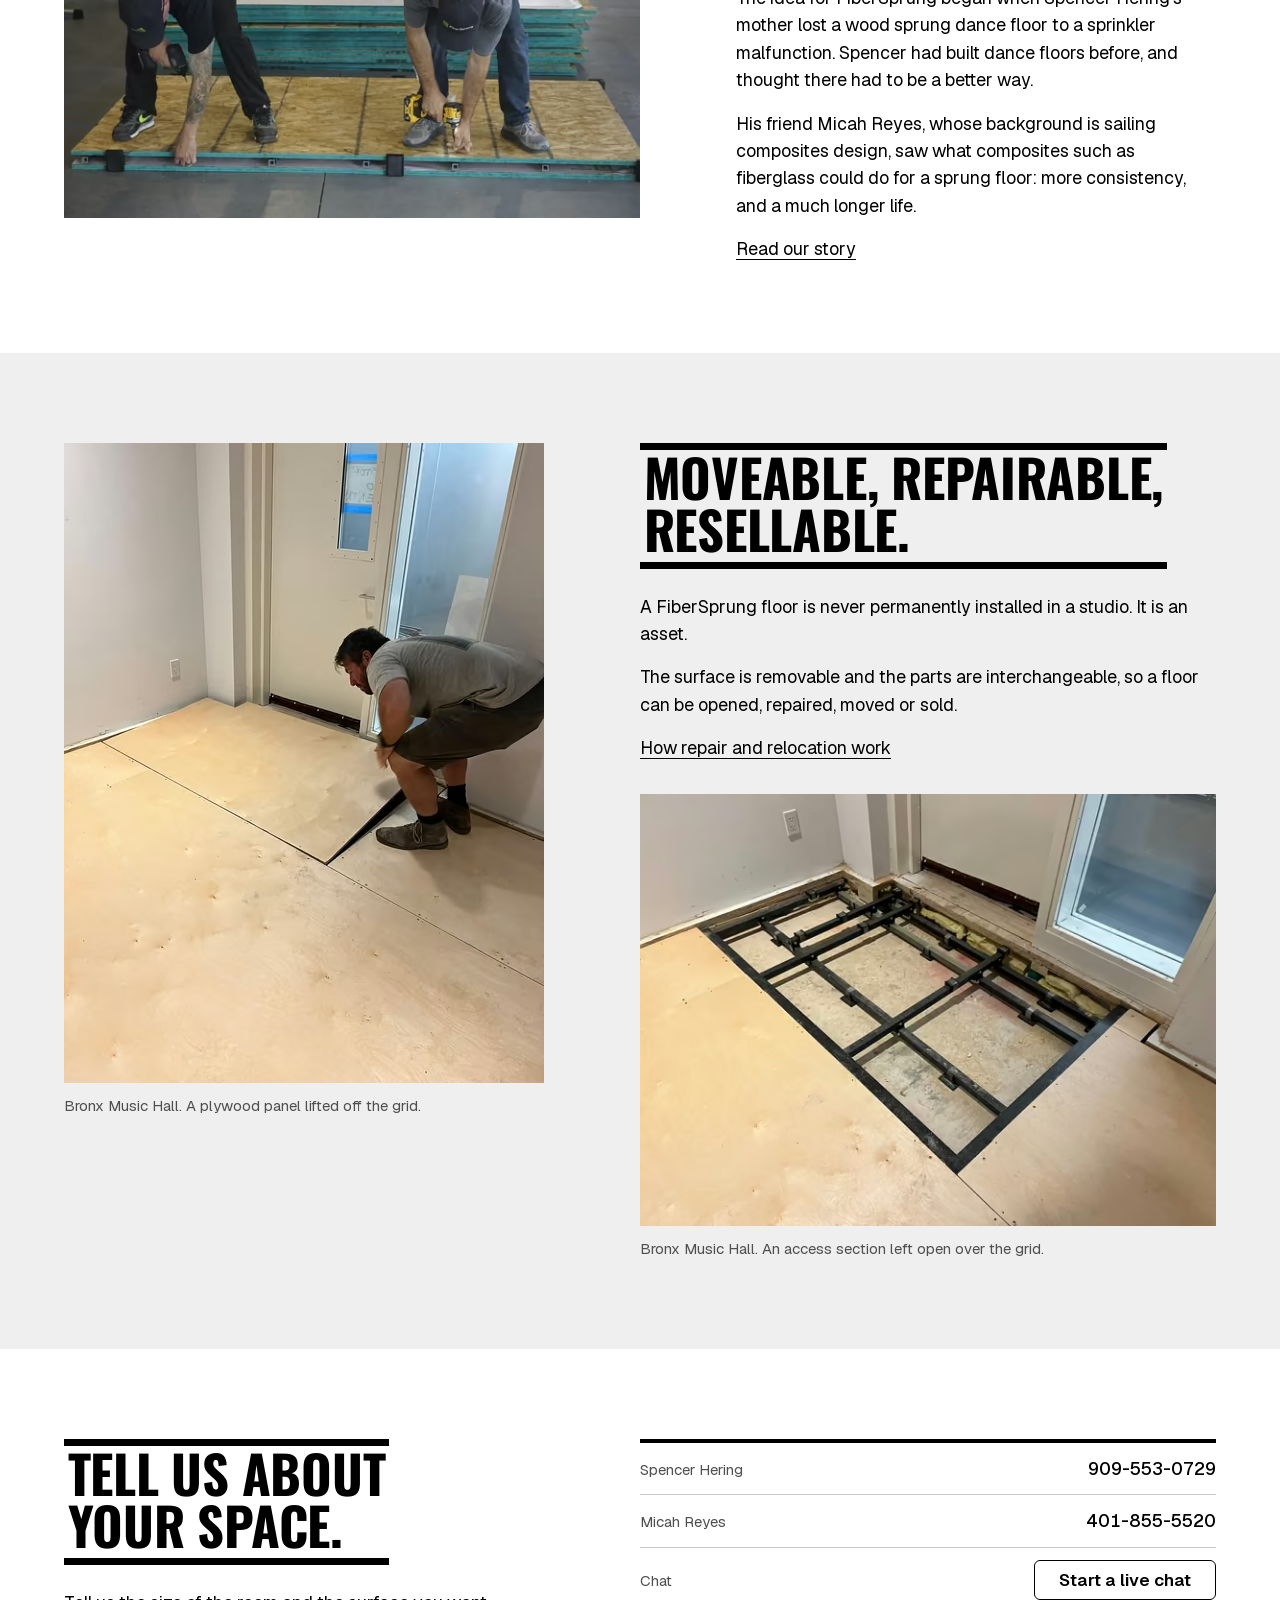
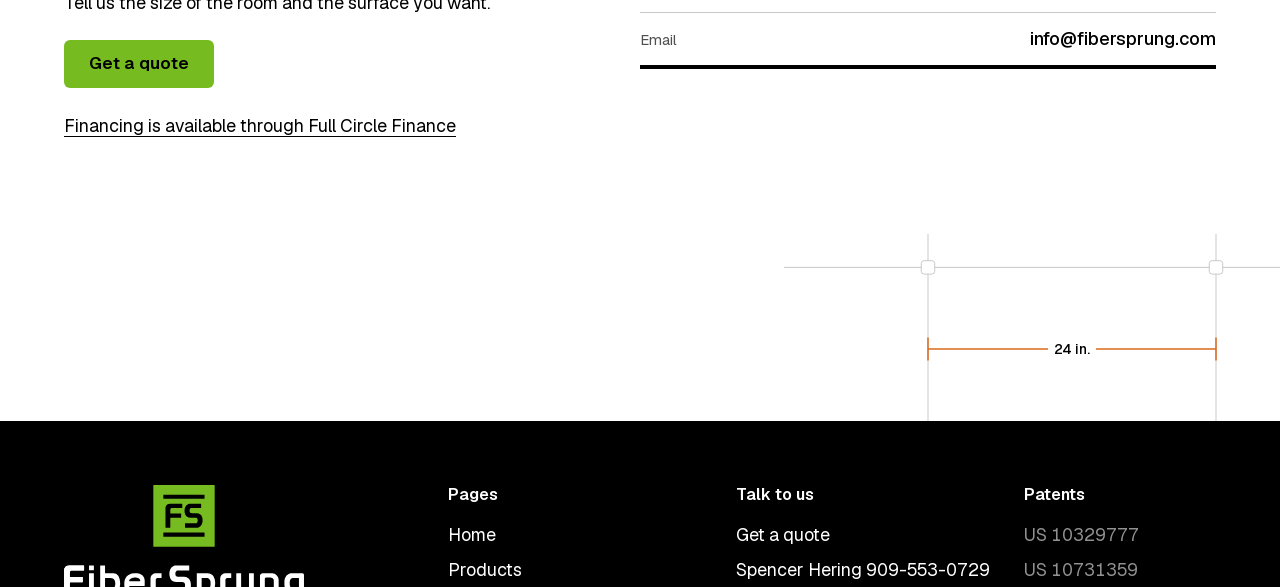
==== commit a31ee037: "Live chat and quote form switched on Co-Authored-By: Claude Opus 5.5 <noreply@anthropic.com>" ====
--- a/index.html
+++ b/index.html
@@ -3,8 +3,8 @@
 <head>
 <meta charset="utf-8">
 <meta name="viewport" content="width=device-width, initial-scale=1">
-<title>FiberSprung | Patented fiberglass sprung floors for dance and stage</title>
-<meta name="description" content="FiberSprung makes patented fiberglass sprung floors for dance studios, universities and theaters. A grid with a 30+ year use life and a 20-year warranty, in a floor you can repair, move or resell.">
+<title>FiberSprung | Fiberglass sprung floors for dance and stage</title>
+<meta name="description" content="Patented fiberglass sprung floors for dance studios, universities and theaters. A grid with a 30+ year use life, in a floor you can repair, move or resell.">
 <meta name="robots" content="noindex">
 <link rel="canonical" href="https://fibersprung.com/">
 <meta name="theme-color" content="#000000">
@@ -681,6 +681,5 @@
   </div>
 </footer>
 
-<!-- OPEN: tawk.to property ID -->
 </body>
 </html>
--- a/css/styles.css
+++ b/css/styles.css
@@ -627,6 +627,8 @@
 .site-footer a:hover { text-decoration: underline; }
 .site-footer__pages ul { columns: 2; }
 .site-footer__patents li { color: var(--gray-2); }
+/* A phone number never breaks across two lines. */
+.site-footer__talk a[href^="tel:"] { white-space: nowrap; }
 .site-footer__base { display: flex; flex-wrap: wrap; justify-content: space-between; gap: var(--s-2) var(--s-5); margin-top: var(--s-7); padding-top: var(--s-5); border-top: 1px solid var(--gray-1); font-size: var(--fs-small); color: var(--gray-2); }
 .site-footer__base p { max-width: none; }
 @media (min-width: 768px) {
@@ -635,6 +637,10 @@
   .site-footer__pages ul { columns: 1; }
   .site-footer__talk { grid-column: 5 / span 4; }
   .site-footer__patents { grid-column: 9 / span 4; }
+}
+@media (min-width: 768px) and (max-width: 1279px) {
+  /* The column is too narrow for a name and its number, so each number sits under its name. */
+  .site-footer__talk a[href^="tel:"] { display: block; }
 }
 @media (min-width: 1024px) {
   .site-footer__logo { grid-column: 1 / span 3; }
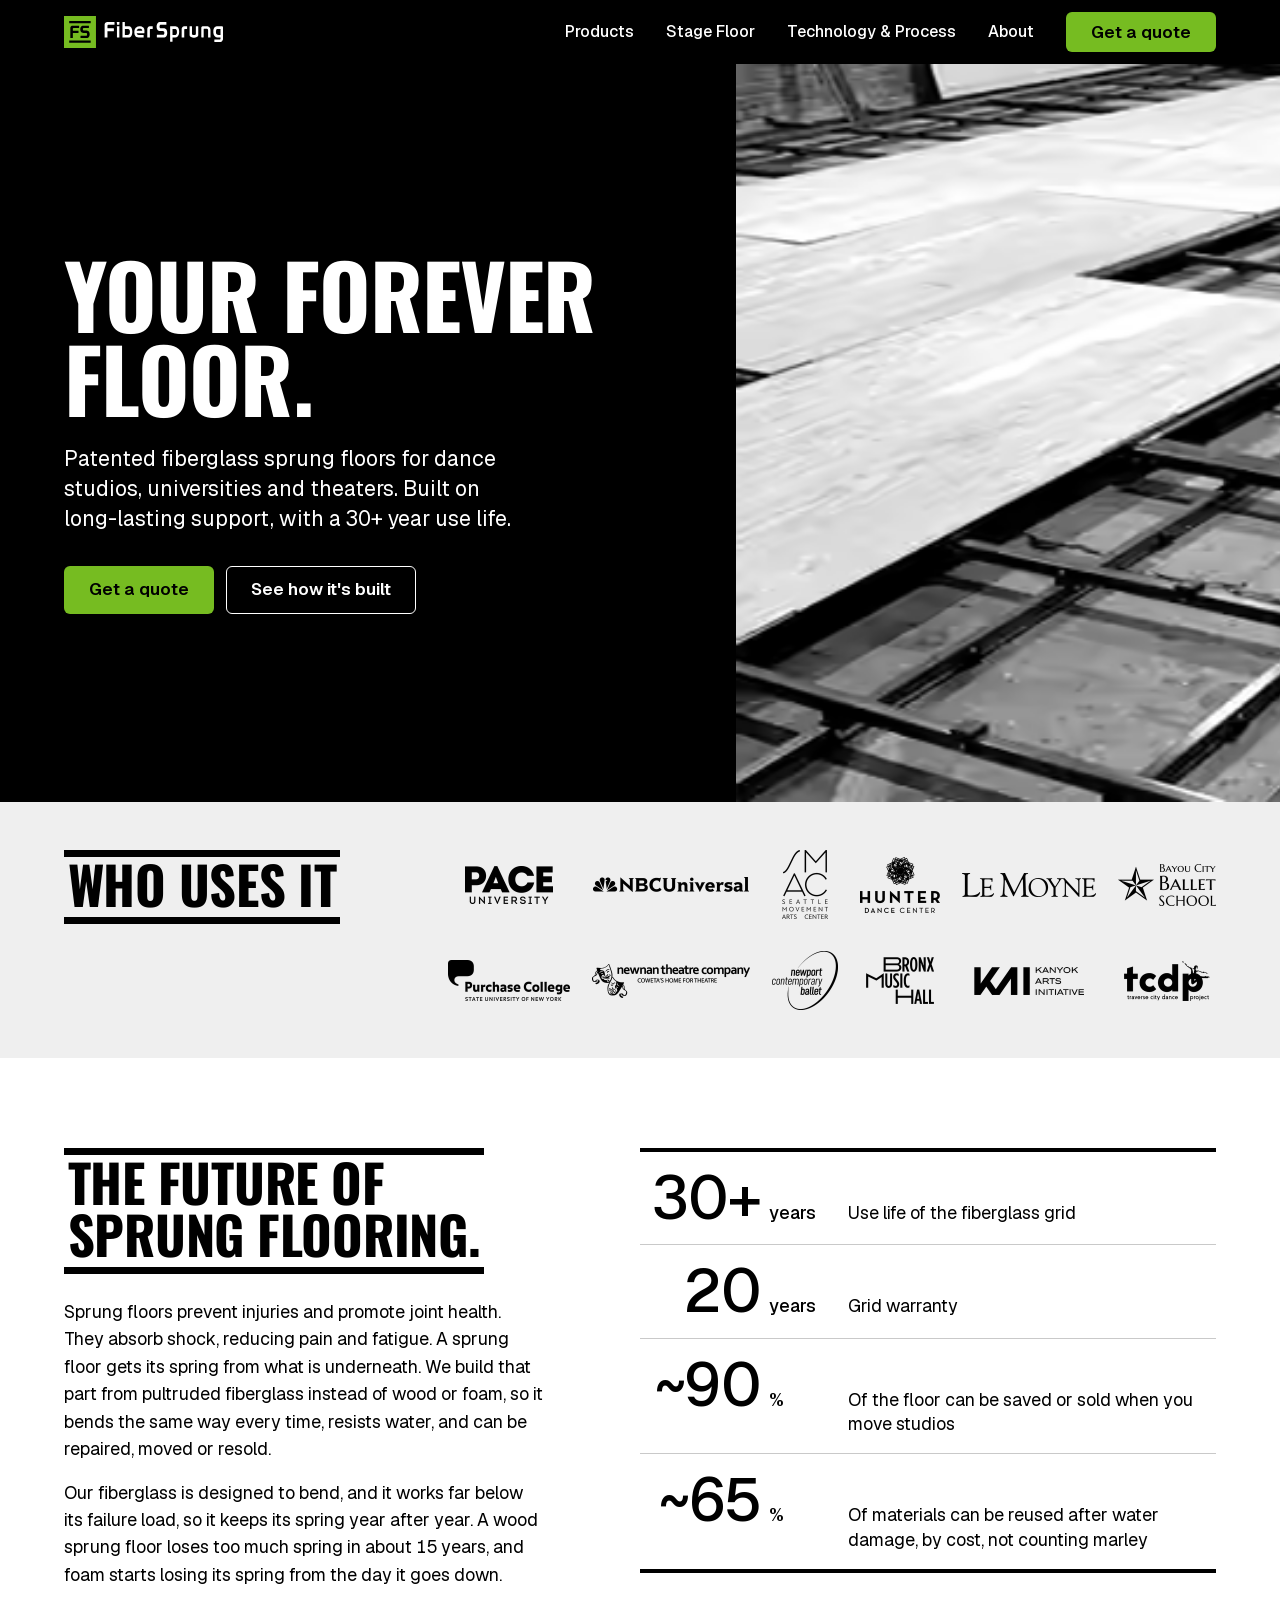
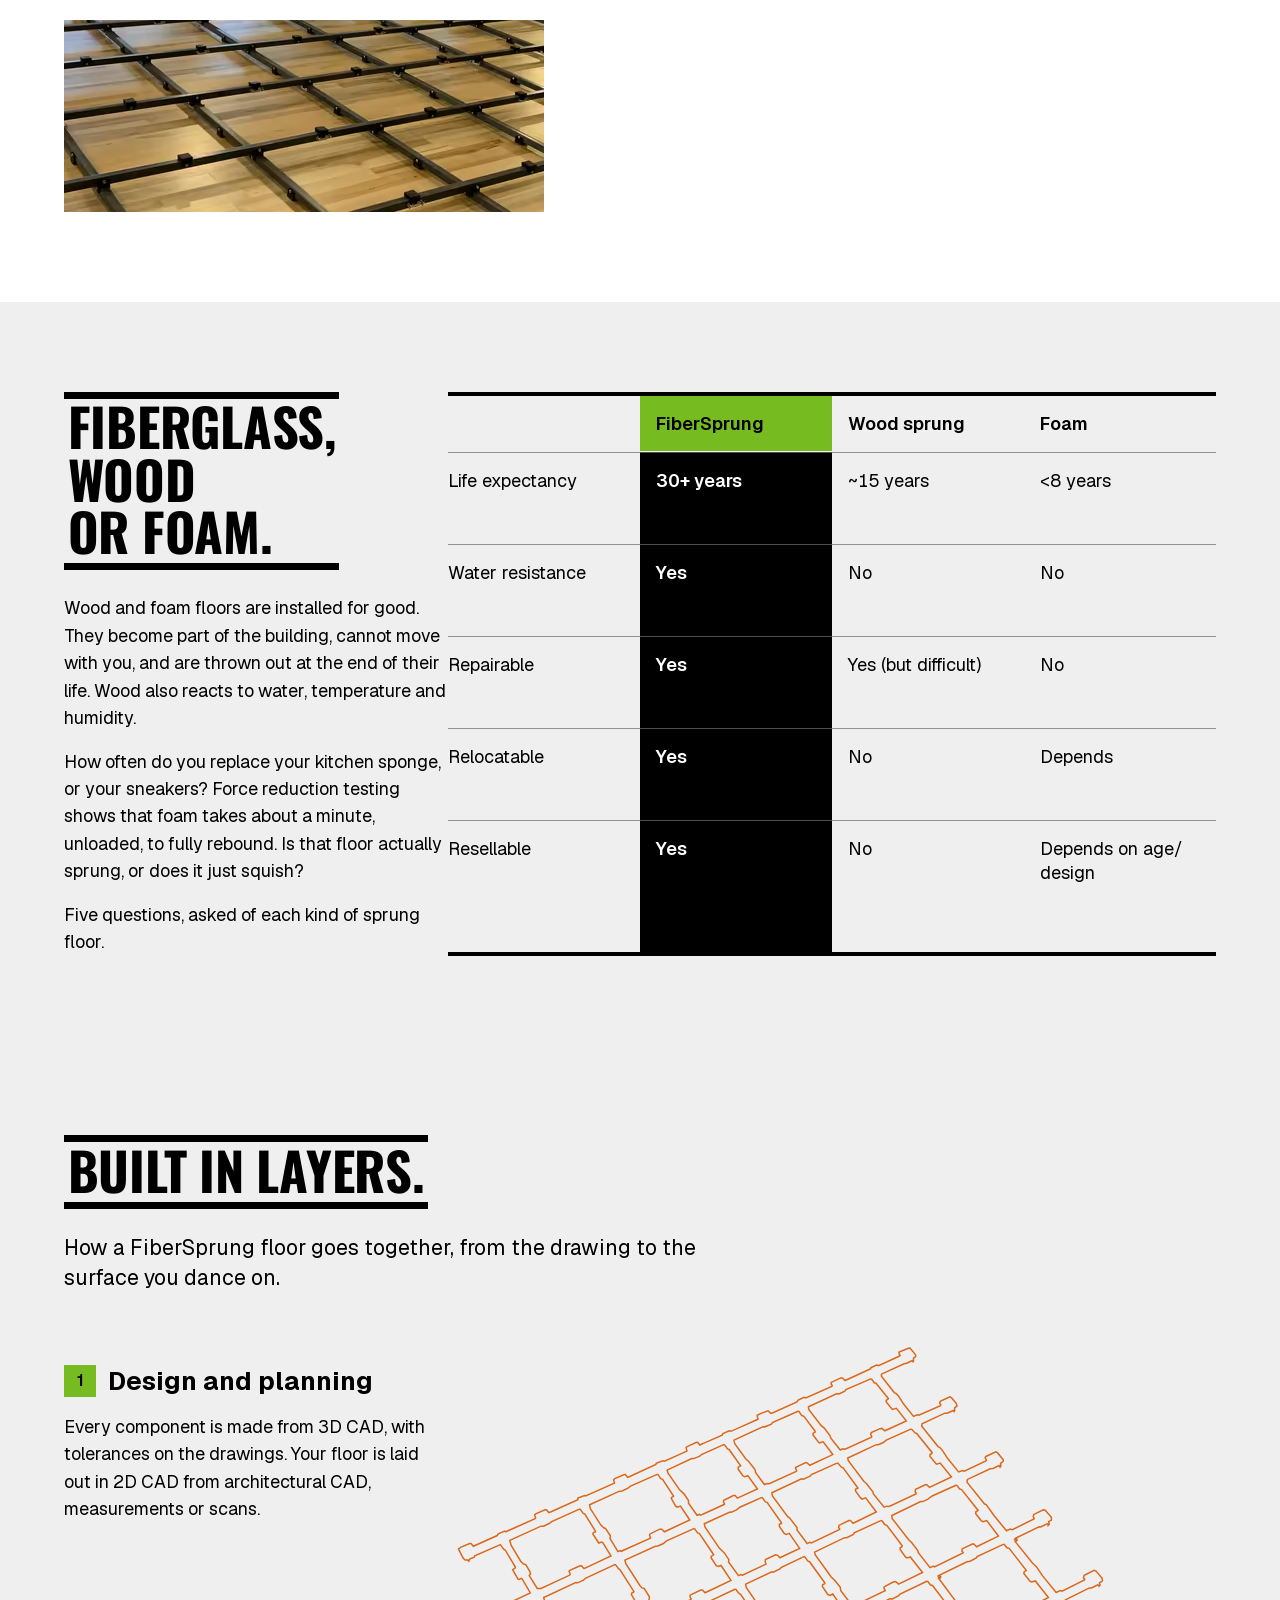
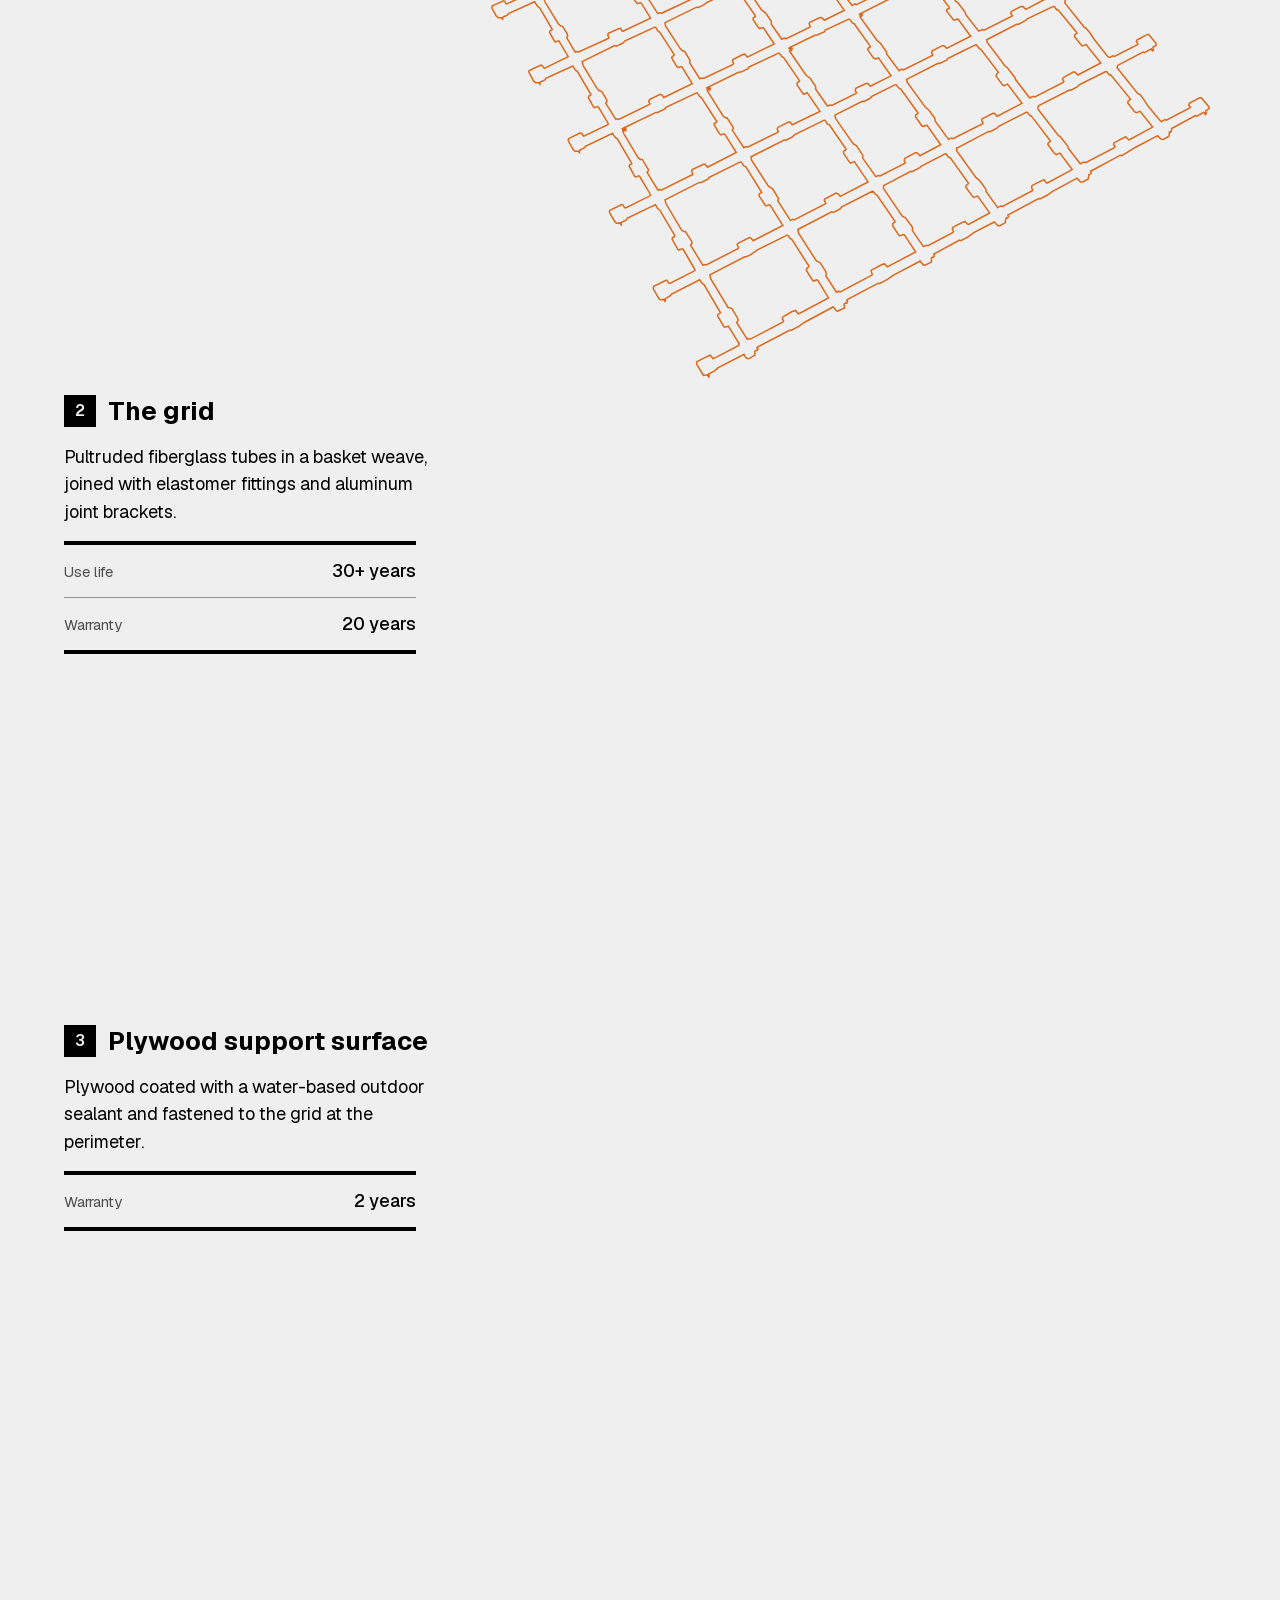
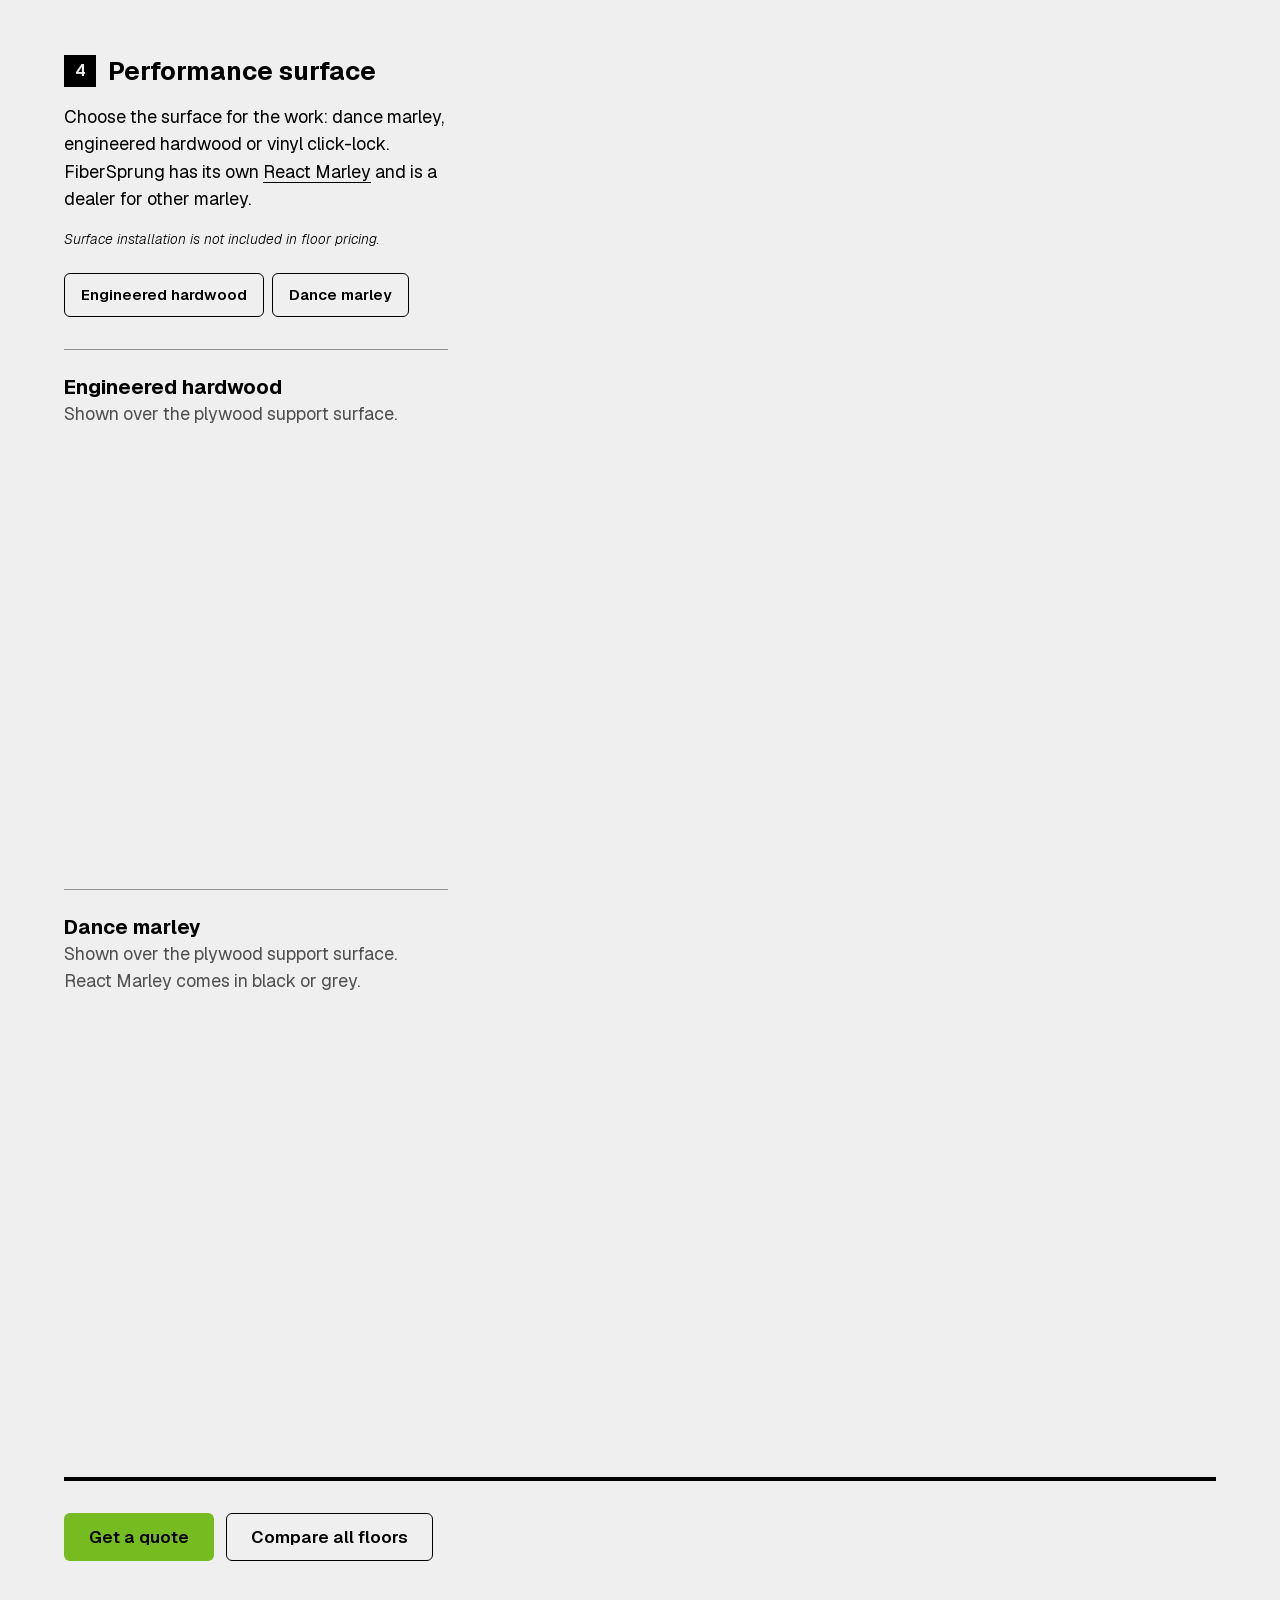
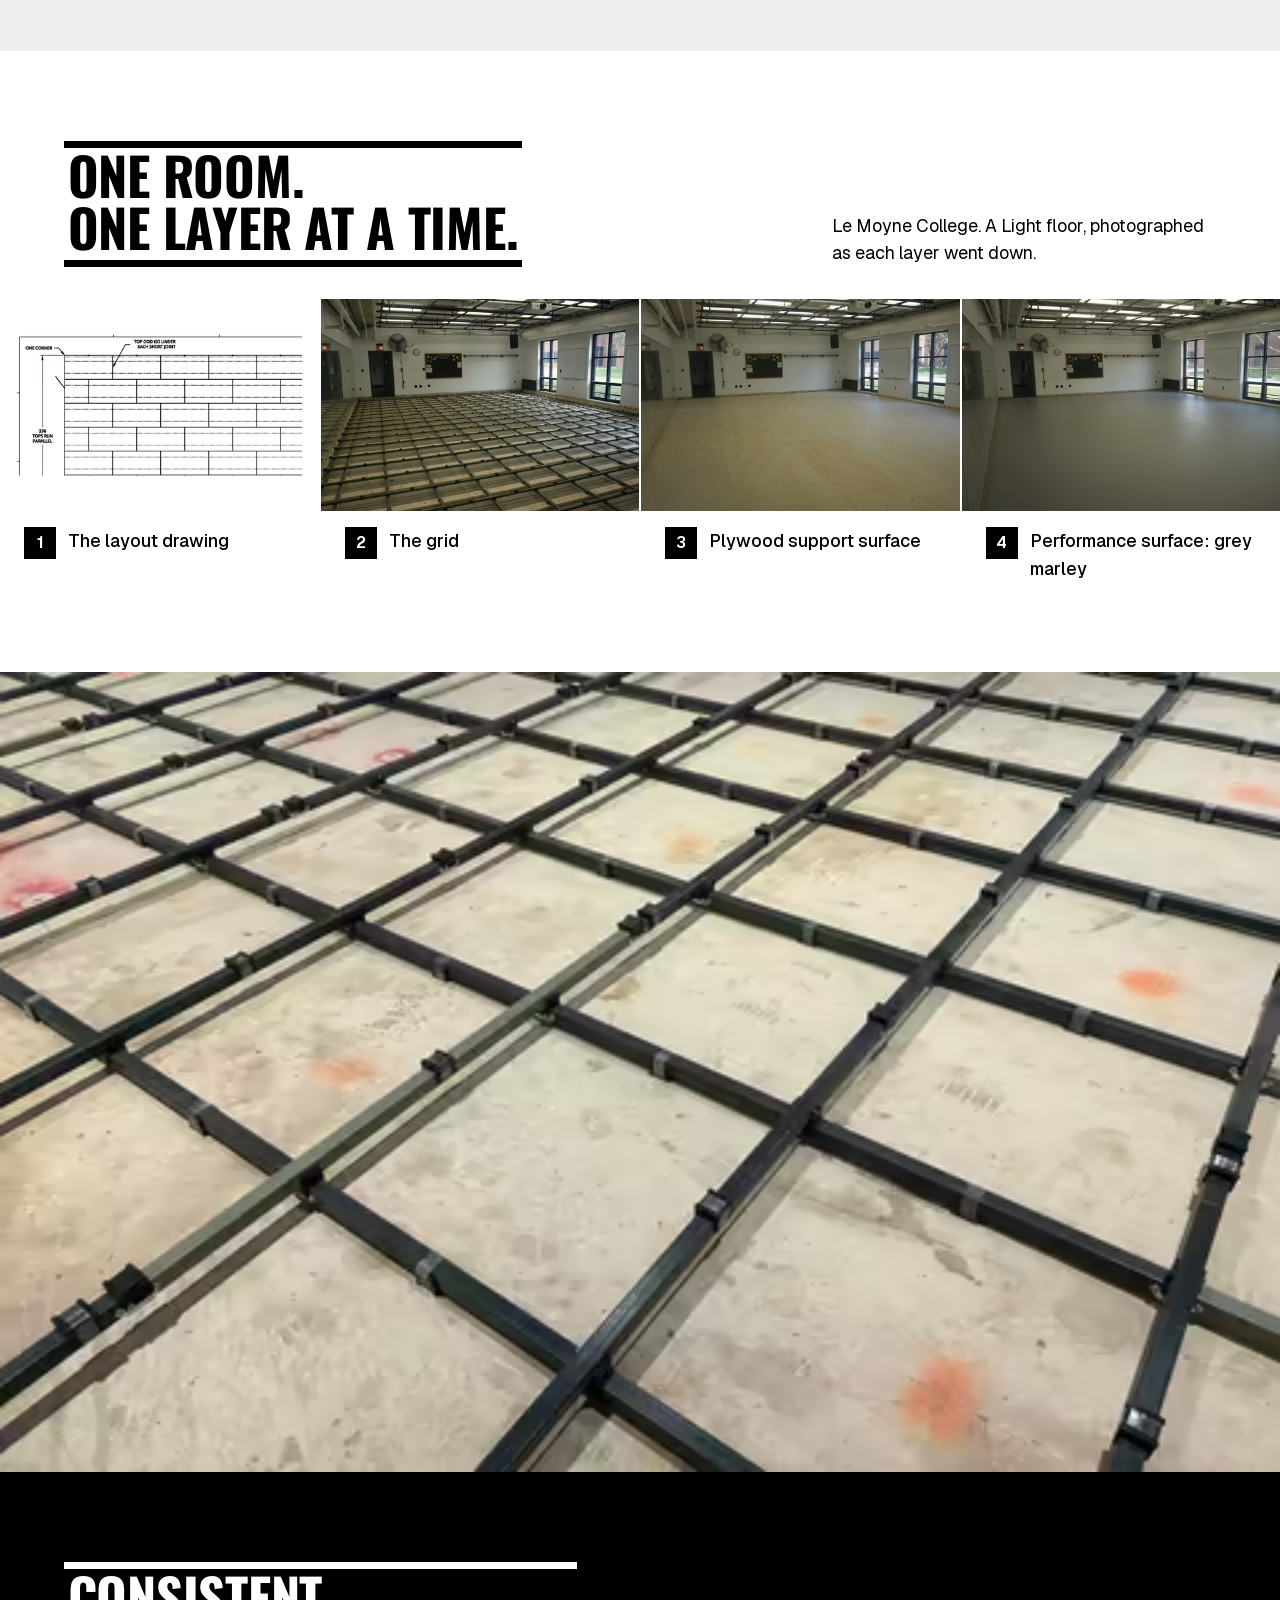
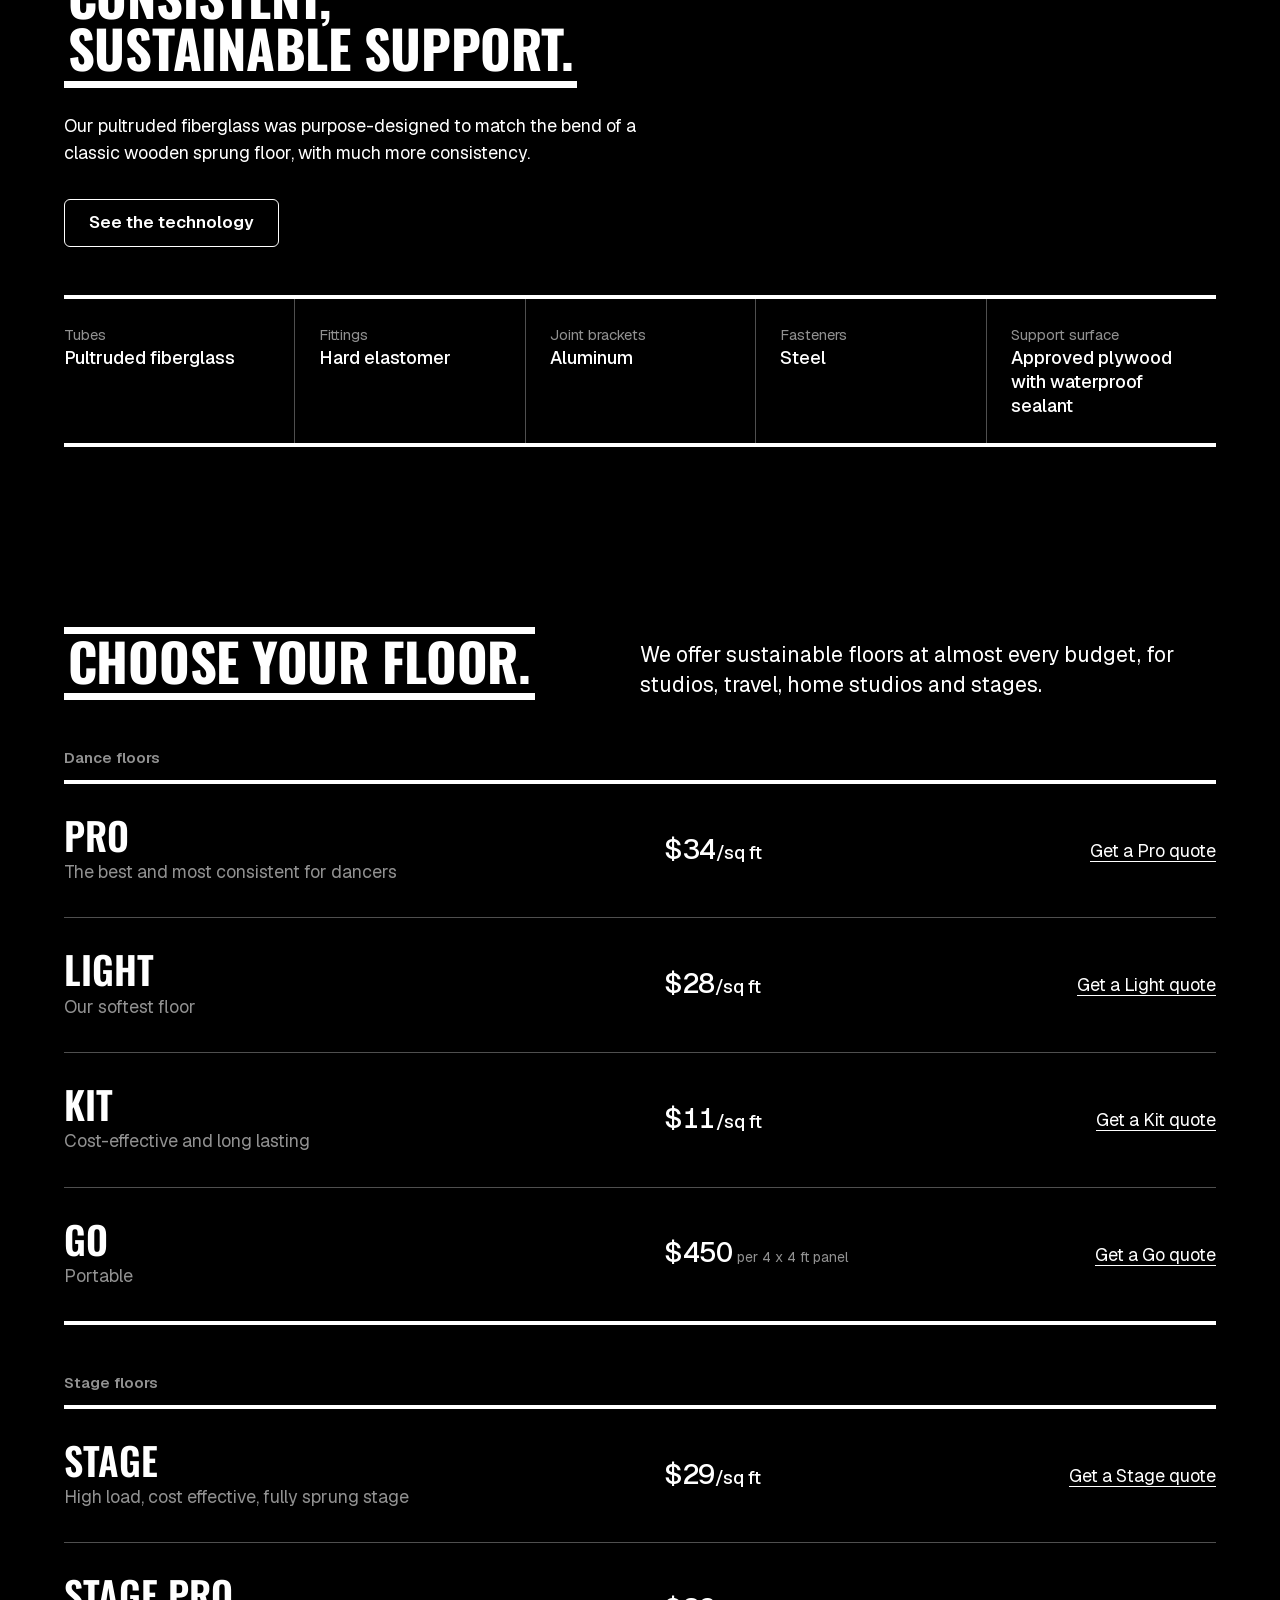
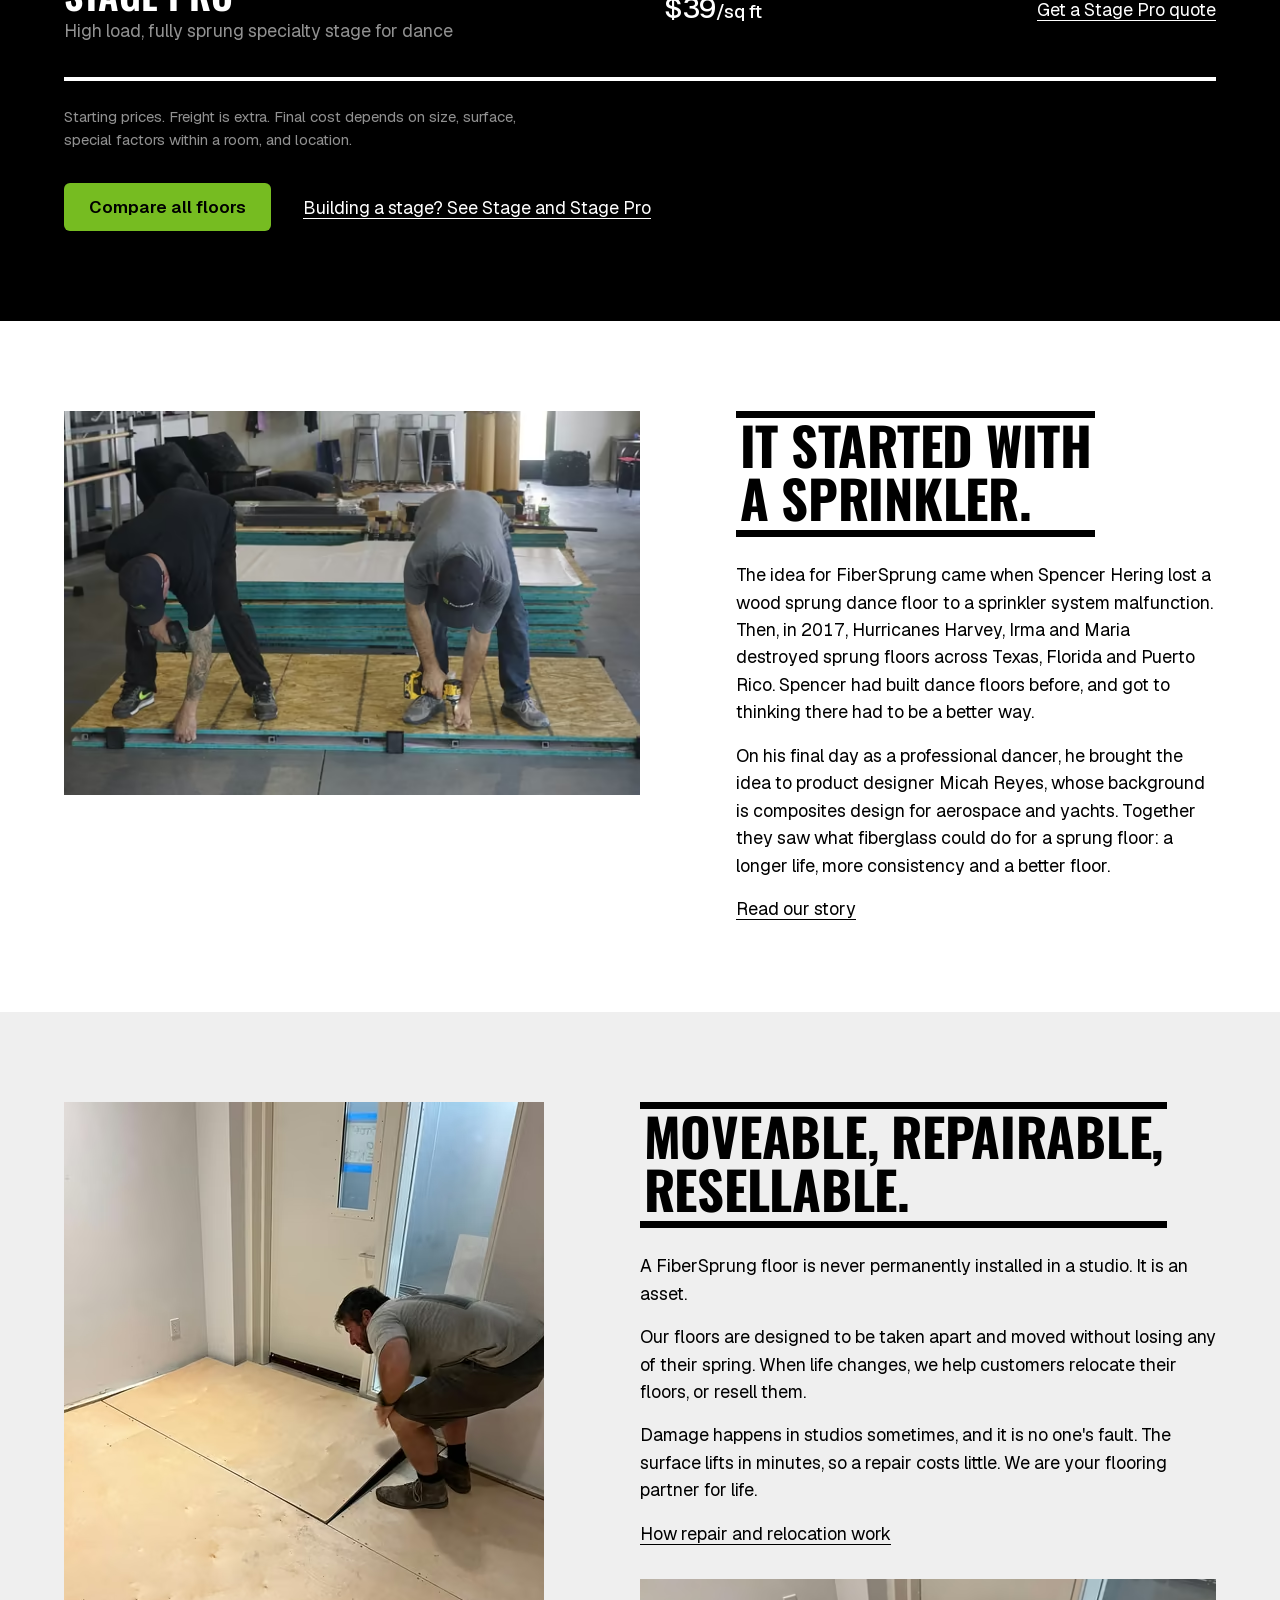
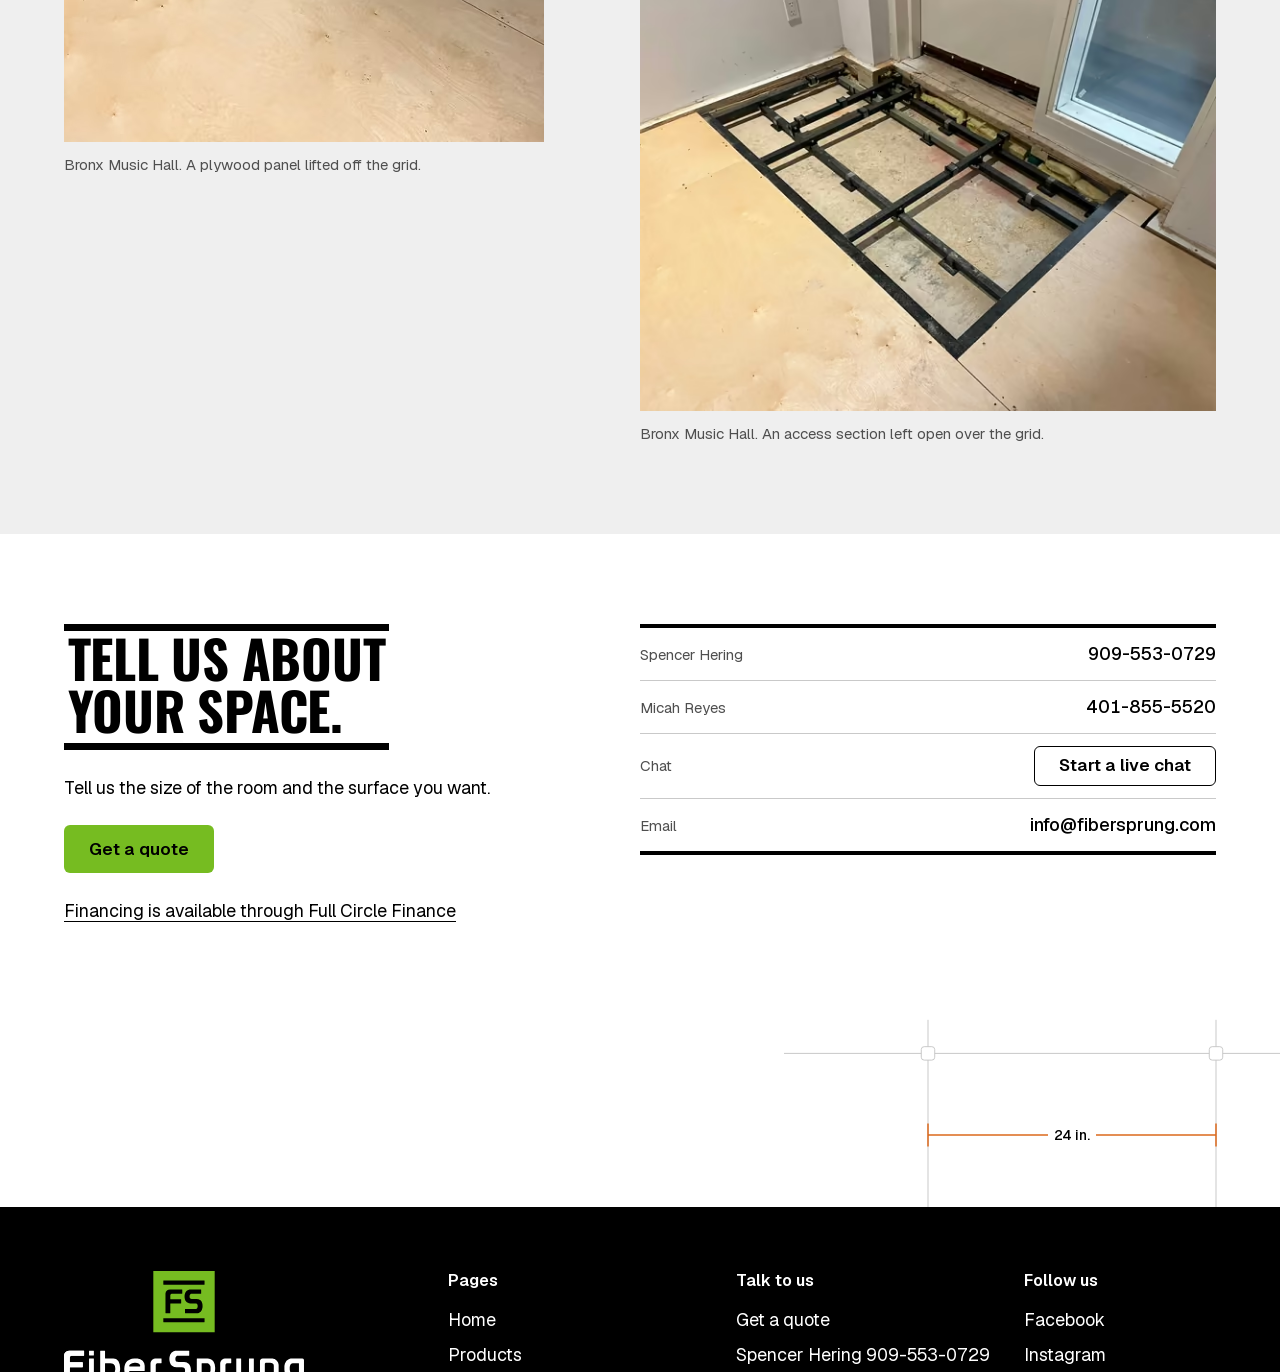
==== commit 8cdc291b: "Round 1 changes" ====
--- a/index.html
+++ b/index.html
@@ -4,7 +4,7 @@
 <meta charset="utf-8">
 <meta name="viewport" content="width=device-width, initial-scale=1">
 <title>FiberSprung | Fiberglass sprung floors for dance and stage</title>
-<meta name="description" content="Patented fiberglass sprung floors for dance studios, universities and theaters. A grid with a 30+ year use life, in a floor you can repair, move or resell.">
+<meta name="description" content="Patented fiberglass sprung floors for dance studios, universities and theaters. Built on long-lasting support with a 30+ year use life, in a floor you can repair, move or resell.">
 <meta name="robots" content="noindex">
 <link rel="canonical" href="https://fibersprung.com/">
 <meta name="theme-color" content="#000000">
@@ -18,7 +18,7 @@
 <meta property="og:type" content="website">
 <meta property="og:site_name" content="FiberSprung">
 <meta property="og:title" content="FiberSprung: your forever floor">
-<meta property="og:description" content="Patented fiberglass sprung floors for dance studios, universities and theaters. Built on a grid with a 30+ year use life.">
+<meta property="og:description" content="Patented fiberglass sprung floors for dance studios, universities and theaters. Built on long-lasting support with a 30+ year use life.">
 <meta property="og:url" content="https://fibersprung.com/">
 <meta property="og:image" content="https://fibersprung.com/img/social-home.jpg">
 <meta property="og:image:width" content="1200">
@@ -26,7 +26,7 @@
 <meta property="og:image:alt" content="The FiberSprung fiberglass grid: square tubes in a basket weave, joined by black fittings.">
 <meta name="twitter:card" content="summary_large_image">
 <meta name="twitter:title" content="FiberSprung: your forever floor">
-<meta name="twitter:description" content="Patented fiberglass sprung floors for dance studios, universities and theaters. Built on a grid with a 30+ year use life.">
+<meta name="twitter:description" content="Patented fiberglass sprung floors for dance studios, universities and theaters. Built on long-lasting support with a 30+ year use life.">
 <meta name="twitter:image" content="https://fibersprung.com/img/social-home.jpg">
 <script type="application/ld+json">
 {
@@ -61,7 +61,6 @@
         <li><a href="stage-floor.html">Stage Floor</a></li>
         <li><a href="technology.html">Technology &amp; Process</a></li>
         <li><a href="about.html">About</a></li>
-        <li><a href="contact.html">Contact</a></li>
         <li class="site-nav__cta"><a class="btn btn--primary" href="contact.html#quote">Get a quote</a></li>
       </ul>
       <ul class="site-nav__contact">
@@ -80,7 +79,7 @@
   <div class="wrap grid hero__in">
     <div class="hero__text">
       <h1 class="display" id="hero-h">Your forever<br>floor.</h1>
-      <p class="lede">Patented fiberglass sprung floors for dance studios, universities and theaters. Built on a grid with a 30+ year use life.</p>
+      <p class="lede">Patented fiberglass sprung floors for dance studios, universities and theaters. Built on long-lasting support, with a 30+ year use life.</p>
       <p class="btn-row">
         <a class="btn btn--primary" href="contact.html#quote">Get a quote</a>
         <a class="btn btn--ghost" href="#layers">See how it's built</a>
@@ -90,11 +89,11 @@
   <!-- Media slot. A video with this image as its poster can replace the picture without touching the layout. -->
   <div class="hero__media">
     <picture>
-      <source media="(min-width: 768px)" type="image/avif" width="1440" height="1152" sizes="1000px" srcset="img/home/hero-studio-960.avif 960w, img/home/hero-studio-1440.avif 1440w, img/home/hero-studio-1920.avif 1920w">
-      <source media="(min-width: 768px)" type="image/webp" width="1440" height="1152" sizes="1000px" srcset="img/home/hero-studio-960.webp 960w, img/home/hero-studio-1440.webp 1440w, img/home/hero-studio-1920.webp 1920w">
-      <source type="image/avif" width="780" height="585" sizes="100vw" srcset="img/home/hero-studio-phone-420.avif 420w, img/home/hero-studio-phone-780.avif 780w, img/home/hero-studio-phone-1170.avif 1170w">
-      <source type="image/webp" width="780" height="585" sizes="100vw" srcset="img/home/hero-studio-phone-420.webp 420w, img/home/hero-studio-phone-780.webp 780w, img/home/hero-studio-phone-1170.webp 1170w">
-      <img src="img/home/hero-studio-phone-780.webp" alt="A FiberSprung grid laid across a dance studio, with barres and a mirrored wall behind it." width="780" height="585" fetchpriority="high" decoding="async">
+      <source media="(min-width: 768px)" type="image/avif" width="1440" height="1152" sizes="1000px" srcset="img/home/hero-install-960.avif 960w, img/home/hero-install-1440.avif 1440w, img/home/hero-install-1920.avif 1920w">
+      <source media="(min-width: 768px)" type="image/webp" width="1440" height="1152" sizes="1000px" srcset="img/home/hero-install-960.webp 960w, img/home/hero-install-1440.webp 1440w, img/home/hero-install-1920.webp 1920w">
+      <source type="image/avif" width="780" height="585" sizes="100vw" srcset="img/home/hero-install-phone-420.avif 420w, img/home/hero-install-phone-780.avif 780w, img/home/hero-install-phone-1170.avif 1170w">
+      <source type="image/webp" width="780" height="585" sizes="100vw" srcset="img/home/hero-install-phone-420.webp 420w, img/home/hero-install-phone-780.webp 780w, img/home/hero-install-phone-1170.webp 1170w">
+      <img src="img/home/hero-install-phone-780.webp" alt="A FiberSprung grid being laid across a studio floor, between sheets of plywood." width="780" height="585" fetchpriority="high" decoding="async">
     </picture>
   </div>
 </section>
@@ -126,7 +125,8 @@
   <div class="wrap grid">
     <div class="thesis__text">
       <h2 class="rule-head" id="thesis-h">The future of<br>sprung flooring.</h2>
-      <p>A sprung floor gets its spring from what is underneath. We build that part from pultruded fiberglass instead of wood or foam, so it bends the same way every time, resists water, and can be repaired, moved or resold.</p>
+      <p>Sprung floors prevent injuries and promote joint health. They absorb shock, reducing pain and fatigue. A sprung floor gets its spring from what is underneath. We build that part from pultruded fiberglass instead of wood or foam, so it bends the same way every time, resists water, and can be repaired, moved or resold.</p>
+      <p>Our fiberglass is designed to bend, and it works far below its failure load, so it keeps its spring year after year. A wood sprung floor loses too much spring in about 15 years, and foam starts losing its spring from the day it goes down.</p>
       <picture class="thesis__photo">
         <source type="image/avif" sizes="(min-width: 1248px) 480px, (min-width: 1024px) 42vw, (min-width: 768px) calc(100vw - 80px), calc(100vw - 48px)" srcset="img/home/grid-hardwood-480.avif 480w, img/home/grid-hardwood-720.avif 720w, img/home/grid-hardwood-960.avif 960w">
         <source type="image/webp" sizes="(min-width: 1248px) 480px, (min-width: 1024px) 42vw, (min-width: 768px) calc(100vw - 80px), calc(100vw - 48px)" srcset="img/home/grid-hardwood-480.webp 480w, img/home/grid-hardwood-720.webp 720w, img/home/grid-hardwood-960.webp 960w">
@@ -150,11 +150,62 @@
         <dt>Of materials can be reused after water damage, by cost, not counting marley</dt>
         <dd><span class="ledger__num">~65</span> <span class="ledger__unit">%</span></dd>
       </div>
-      <div class="ledger__row">
-        <dt>How far our fiberglass bent, every time. Pine bent 3 to 7 mm</dt>
-        <dd><span class="ledger__num">3</span> <span class="ledger__unit">mm</span></dd>
-      </div>
     </dl>
+  </div>
+</section>
+
+<!-- 04 Comparison (moved up in Round 1) -->
+<section class="section compare on-canvas" aria-labelledby="compare-h">
+  <div class="wrap grid">
+    <div class="compare__text">
+      <h2 class="rule-head" id="compare-h">Fiberglass,<br>wood<br>or foam.</h2>
+      <p>Wood and foam floors are installed for good. They become part of the building, cannot move with you, and are thrown out at the end of their life. Wood also reacts to water, temperature and humidity.</p>
+      <p>How often do you replace your kitchen sponge, or your sneakers? Force reduction testing shows that foam takes about a minute, unloaded, to fully rebound. Is that floor actually sprung, or does it just squish?</p>
+      <p>Five questions, asked of each kind of sprung floor.</p>
+    </div>
+    <table class="compare__table" role="table">
+      <caption class="sr-only">FiberSprung compared with wood sprung floors and foam floors</caption>
+      <thead role="rowgroup">
+        <tr role="row">
+          <td class="is-corner" role="cell"></td>
+          <th class="is-fs" scope="col" role="columnheader">FiberSprung</th>
+          <th class="is-wood" scope="col" role="columnheader">Wood sprung</th>
+          <th class="is-foam" scope="col" role="columnheader">Foam</th>
+        </tr>
+      </thead>
+      <tbody role="rowgroup">
+        <tr role="row">
+          <th scope="row" role="rowheader">Life expectancy</th>
+          <td class="is-fs" role="cell">30+ years</td>
+          <td class="is-wood" role="cell">~15 years</td>
+          <td class="is-foam" role="cell">&lt;8 years</td>
+        </tr>
+        <tr role="row">
+          <th scope="row" role="rowheader">Water resistance</th>
+          <td class="is-fs" role="cell">Yes</td>
+          <td class="is-wood" role="cell">No</td>
+          <td class="is-foam" role="cell">No</td>
+        </tr>
+        <tr role="row">
+          <th scope="row" role="rowheader">Repairable</th>
+          <td class="is-fs" role="cell">Yes</td>
+          <td class="is-wood" role="cell">Yes (but difficult)</td>
+          <td class="is-foam" role="cell">No</td>
+        </tr>
+        <tr role="row">
+          <th scope="row" role="rowheader">Relocatable</th>
+          <td class="is-fs" role="cell">Yes</td>
+          <td class="is-wood" role="cell">No</td>
+          <td class="is-foam" role="cell">Depends</td>
+        </tr>
+        <tr role="row">
+          <th scope="row" role="rowheader">Resellable</th>
+          <td class="is-fs" role="cell">Yes</td>
+          <td class="is-wood" role="cell">No</td>
+          <td class="is-foam" role="cell">Depends on age/<wbr>design</td>
+        </tr>
+      </tbody>
+    </table>
   </div>
 </section>
 
@@ -248,7 +299,6 @@
           <h3 class="step__title"><span class="num" aria-hidden="true">3</span>Plywood support surface</h3>
           <p>Plywood coated with a water-based outdoor sealant and fastened to the grid at the perimeter.</p>
           <dl class="readout">
-            <div><dt>Plywood</dt><dd>3/4 in. or 1 in.</dd></div>
             <div><dt>Warranty</dt><dd>2 years</dd></div>
           </dl>
         </div>
@@ -260,9 +310,9 @@
                 <source type="image/webp" sizes="(min-width: 1248px) 768px, (min-width: 900px) 62vw, 100vw" srcset="img/layers/render-layer-2-plywood-800.webp 800w, img/layers/render-layer-2-plywood-1600.webp 1600w, img/layers/render-layer-2-plywood-2400.webp 2400w">
                 <img src="img/layers/render-layer-2-plywood-800.webp" alt="The plywood support surface laid over the grid. The ends of the tubes show past its edge." width="1600" height="1339" loading="lazy" decoding="async">
               </picture>
-              <svg viewBox="0 0 2874 2406" aria-hidden="true"><polyline class="plate__edge" points="1546,88 20,768 930,2368"/></svg>
+              <svg viewBox="0 0 2874 2406" aria-hidden="true"><polyline class="plate__edge" points="1547,94 26,771 949,2355"/></svg>
               <ul class="callouts" aria-label="Parts shown">
-                <li class="callout callout--above callout--right co-plywood"><span class="callout__label">Plywood, 3/4 in. or 1 in.</span><span class="callout__lead" aria-hidden="true"></span></li>
+                <li class="callout callout--above callout--right co-plywood"><span class="callout__label">Plywood support surface</span><span class="callout__lead" aria-hidden="true"></span></li>
                 <li class="callout callout--below co-perimeter"><span class="callout__label">Fastened at the perimeter</span><span class="callout__lead" aria-hidden="true"></span><span class="callout__box" aria-hidden="true"></span></li>
               </ul>
             </div>
@@ -273,7 +323,7 @@
       <li class="step step--surface">
         <div class="step__body" data-plates="3">
           <h3 class="step__title"><span class="num" aria-hidden="true">4</span>Performance surface</h3>
-          <p>Choose the surface for the work: dance marley, engineered hardwood or vinyl click-lock. FiberSprung has its own React Marley and is a dealer for other marley.</p>
+          <p>Choose the surface for the work: dance marley, engineered hardwood or vinyl click-lock. FiberSprung has its own <a href="products.html#react-marley">React Marley</a> and is a dealer for other marley.</p>
           <p class="note">Surface installation is not included in floor pricing.</p>
           <p class="surface-switch"><a href="#surface-hardwood">Engineered hardwood</a><a href="#surface-marley">Dance marley</a></p>
         </div>
@@ -343,12 +393,22 @@
     <!-- OPEN: Le Moyne naming -->
     <p>Le Moyne College. A Light floor, photographed as each layer went down.</p>
   </div>
-  <ol class="twin__frames" start="2">
+  <ol class="twin__frames">
     <li>
       <figure>
         <picture>
-          <source type="image/avif" sizes="(min-width: 768px) 33.4vw, 100vw" srcset="img/home/lemoyne-grid-480.avif 480w, img/home/lemoyne-grid-720.avif 720w, img/home/lemoyne-grid-960.avif 960w, img/home/lemoyne-grid-1280.avif 1280w">
-          <source type="image/webp" sizes="(min-width: 768px) 33.4vw, 100vw" srcset="img/home/lemoyne-grid-480.webp 480w, img/home/lemoyne-grid-720.webp 720w, img/home/lemoyne-grid-960.webp 960w, img/home/lemoyne-grid-1280.webp 1280w">
+          <source type="image/avif" sizes="(min-width: 1024px) 25vw, (min-width: 768px) 50vw, 100vw" srcset="img/home/lemoyne-layout-480.avif 480w, img/home/lemoyne-layout-720.avif 720w, img/home/lemoyne-layout-960.avif 960w, img/home/lemoyne-layout-1280.avif 1280w">
+          <source type="image/webp" sizes="(min-width: 1024px) 25vw, (min-width: 768px) 50vw, 100vw" srcset="img/home/lemoyne-layout-480.webp 480w, img/home/lemoyne-layout-720.webp 720w, img/home/lemoyne-layout-960.webp 960w, img/home/lemoyne-layout-1280.webp 1280w">
+          <img src="img/home/lemoyne-layout-720.webp" alt="The Le Moyne College floor layout: the grid planned tube by tube in CAD before anything went down." width="960" height="640" loading="lazy" decoding="async">
+        </picture>
+        <figcaption><span class="num" aria-hidden="true">1</span>The layout drawing</figcaption>
+      </figure>
+    </li>
+    <li>
+      <figure>
+        <picture>
+          <source type="image/avif" sizes="(min-width: 1024px) 25vw, (min-width: 768px) 50vw, 100vw" srcset="img/home/lemoyne-grid-480.avif 480w, img/home/lemoyne-grid-720.avif 720w, img/home/lemoyne-grid-960.avif 960w, img/home/lemoyne-grid-1280.avif 1280w">
+          <source type="image/webp" sizes="(min-width: 1024px) 25vw, (min-width: 768px) 50vw, 100vw" srcset="img/home/lemoyne-grid-480.webp 480w, img/home/lemoyne-grid-720.webp 720w, img/home/lemoyne-grid-960.webp 960w, img/home/lemoyne-grid-1280.webp 1280w">
           <img src="img/home/lemoyne-grid-720.webp" alt="A college dance studio with the fiberglass grid laid from wall to wall." width="960" height="640" loading="lazy" decoding="async">
         </picture>
         <figcaption><span class="num" aria-hidden="true">2</span>The grid</figcaption>
@@ -357,8 +417,8 @@
     <li>
       <figure>
         <picture>
-          <source type="image/avif" sizes="(min-width: 768px) 33.4vw, 100vw" srcset="img/home/lemoyne-plywood-480.avif 480w, img/home/lemoyne-plywood-720.avif 720w, img/home/lemoyne-plywood-960.avif 960w, img/home/lemoyne-plywood-1280.avif 1280w">
-          <source type="image/webp" sizes="(min-width: 768px) 33.4vw, 100vw" srcset="img/home/lemoyne-plywood-480.webp 480w, img/home/lemoyne-plywood-720.webp 720w, img/home/lemoyne-plywood-960.webp 960w, img/home/lemoyne-plywood-1280.webp 1280w">
+          <source type="image/avif" sizes="(min-width: 1024px) 25vw, (min-width: 768px) 50vw, 100vw" srcset="img/home/lemoyne-plywood-480.avif 480w, img/home/lemoyne-plywood-720.avif 720w, img/home/lemoyne-plywood-960.avif 960w, img/home/lemoyne-plywood-1280.avif 1280w">
+          <source type="image/webp" sizes="(min-width: 1024px) 25vw, (min-width: 768px) 50vw, 100vw" srcset="img/home/lemoyne-plywood-480.webp 480w, img/home/lemoyne-plywood-720.webp 720w, img/home/lemoyne-plywood-960.webp 960w, img/home/lemoyne-plywood-1280.webp 1280w">
           <img src="img/home/lemoyne-plywood-720.webp" alt="The same studio from the same spot, with the plywood support surface covering the grid." width="960" height="640" loading="lazy" decoding="async">
         </picture>
         <figcaption><span class="num" aria-hidden="true">3</span>Plywood support surface</figcaption>
@@ -367,8 +427,8 @@
     <li>
       <figure>
         <picture>
-          <source type="image/avif" sizes="(min-width: 768px) 33.4vw, 100vw" srcset="img/home/lemoyne-marley-480.avif 480w, img/home/lemoyne-marley-720.avif 720w, img/home/lemoyne-marley-960.avif 960w, img/home/lemoyne-marley-1280.avif 1280w">
-          <source type="image/webp" sizes="(min-width: 768px) 33.4vw, 100vw" srcset="img/home/lemoyne-marley-480.webp 480w, img/home/lemoyne-marley-720.webp 720w, img/home/lemoyne-marley-960.webp 960w, img/home/lemoyne-marley-1280.webp 1280w">
+          <source type="image/avif" sizes="(min-width: 1024px) 25vw, (min-width: 768px) 50vw, 100vw" srcset="img/home/lemoyne-marley-480.avif 480w, img/home/lemoyne-marley-720.avif 720w, img/home/lemoyne-marley-960.avif 960w, img/home/lemoyne-marley-1280.avif 1280w">
+          <source type="image/webp" sizes="(min-width: 1024px) 25vw, (min-width: 768px) 50vw, 100vw" srcset="img/home/lemoyne-marley-480.webp 480w, img/home/lemoyne-marley-720.webp 720w, img/home/lemoyne-marley-960.webp 960w, img/home/lemoyne-marley-1280.webp 1280w">
           <img src="img/home/lemoyne-marley-720.webp" alt="The same studio again, finished with a grey marley dance surface." width="960" height="640" loading="lazy" decoding="async">
         </picture>
         <figcaption><span class="num" aria-hidden="true">4</span>Performance surface: grey marley</figcaption>
@@ -391,149 +451,85 @@
   <div class="wrap grid tech__in">
     <div class="tech__text">
       <h2 class="rule-head" id="tech-h">Consistent,<br>sustainable support.</h2>
-      <p>We bent 1x4 pine and our fiberglass tube. Pine moved 3 to 7 mm. Our tube moved 3 mm every time.</p>
+      <p>Our pultruded fiberglass was purpose-designed to match the bend of a classic wooden sprung floor, with much more consistency.</p>
       <a class="btn btn--ghost" href="technology.html">See the technology</a>
     </div>
-    <figure class="bend">
-      <figcaption class="bend__title">Bend under test, in mm</figcaption>
-      <div class="bend__plot">
-        <div class="bend__scale" aria-hidden="true">
-          <span style="--v:0">0</span><span class="minor" style="--v:1">1</span><span style="--v:2">2</span><span class="minor" style="--v:3">3</span><span style="--v:4">4</span><span class="minor" style="--v:5">5</span><span style="--v:6">6</span><span class="minor" style="--v:7">7</span><span style="--v:8">8</span><span class="minor" style="--v:9">9</span><span style="--v:10">10</span>
-        </div>
-        <div class="bend__row">
-          <div class="bend__track" aria-hidden="true"><span class="bend__mark" style="--v:3"></span><span class="bend__tag bend__tag--fs">3 mm</span></div>
-          <p class="bend__key"><strong>FS-Pro fiberglass tube.</strong> 6 samples from 2 suppliers. Bent 3 mm every time.</p>
-        </div>
-        <div class="bend__row">
-          <div class="bend__track bend__track--pine" aria-hidden="true"><span class="bend__span"><b>3 to 7 mm</b></span><span class="bend__bar" style="--a:3;--b:7"></span><span class="bend__out" style="--v:10"></span></div>
-          <p class="bend__key"><strong>1x4 pine.</strong> 10 samples from 2 sources. Bent 3 to 7 mm, with one sample at 10 mm.</p>
-        </div>
-      </div>
-    </figure>
     <dl class="materials">
       <div><dt>Tubes</dt><dd>Pultruded fiberglass</dd></div>
       <div><dt>Fittings</dt><dd>Hard elastomer</dd></div>
-      <div><dt>Joint brackets and fasteners</dt><dd>Aluminum</dd></div>
+      <div><dt>Joint brackets</dt><dd>Aluminum</dd></div>
+      <div><dt>Fasteners</dt><dd>Steel</dd></div>
       <div><dt>Support surface</dt><dd>Approved plywood with waterproof sealant</dd></div>
     </dl>
   </div>
 </section>
 
-<!-- 07 Comparison -->
-<section class="section compare on-canvas" aria-labelledby="compare-h">
-  <div class="wrap grid">
-    <div class="compare__text">
-      <h2 class="rule-head" id="compare-h">Fiberglass,<br>wood<br>or foam.</h2>
-      <p>Five questions, asked of each kind of sprung floor.</p>
-    </div>
-    <table class="compare__table" role="table">
-      <caption class="sr-only">FiberSprung compared with wood sprung floors and foam floors</caption>
-      <thead role="rowgroup">
-        <tr role="row">
-          <td class="is-corner" role="cell"></td>
-          <th class="is-fs" scope="col" role="columnheader">FiberSprung</th>
-          <th class="is-wood" scope="col" role="columnheader">Wood sprung</th>
-          <th class="is-foam" scope="col" role="columnheader">Foam</th>
-        </tr>
-      </thead>
-      <tbody role="rowgroup">
-        <tr role="row">
-          <th scope="row" role="rowheader">Life expectancy</th>
-          <td class="is-fs" role="cell">30+ years</td>
-          <td class="is-wood" role="cell">~15 years</td>
-          <td class="is-foam" role="cell">&lt;8 years</td>
-        </tr>
-        <tr role="row">
-          <th scope="row" role="rowheader">Water resistance</th>
-          <td class="is-fs" role="cell">Yes</td>
-          <td class="is-wood" role="cell">No</td>
-          <td class="is-foam" role="cell">No</td>
-        </tr>
-        <tr role="row">
-          <th scope="row" role="rowheader">Repairable</th>
-          <td class="is-fs" role="cell">Yes</td>
-          <td class="is-wood" role="cell">Yes (but difficult)</td>
-          <td class="is-foam" role="cell">No</td>
-        </tr>
-        <tr role="row">
-          <th scope="row" role="rowheader">Relocatable</th>
-          <td class="is-fs" role="cell">Yes</td>
-          <td class="is-wood" role="cell">No</td>
-          <td class="is-foam" role="cell">Depends</td>
-        </tr>
-        <tr role="row">
-          <th scope="row" role="rowheader">Resellable</th>
-          <td class="is-fs" role="cell">Yes</td>
-          <td class="is-wood" role="cell">No</td>
-          <td class="is-foam" role="cell">Depends on age/<wbr>design</td>
-        </tr>
-      </tbody>
-    </table>
-  </div>
-</section>
-
-<!-- 08 Range -->
-<section class="section range on-dark" aria-labelledby="range-h">
+<!-- 08 Range: Round 1, simplified to selection and price -->
+<section class="section range range--simple on-dark" aria-labelledby="range-h">
   <div class="wrap">
     <div class="grid range__head">
       <h2 class="rule-head" id="range-h">Choose your floor.</h2>
-      <p class="lede">Floors for studios, travel and home studios. Stage floors have their own page.</p>
-    </div>
-    <div class="range__cols" aria-hidden="true"><span>Floor</span><span>Type and span</span><span>Height</span><span>Install</span><span>Starting at</span></div>
-    <!-- OPEN: prices include installation or not -->
-    <ul class="range__list">
-      <li class="floor">
-        <div class="floor__id">
-          <h3 class="floor__name"><a href="products.html#pro">Pro<span class="sr-only"> floor</span></a></h3>
-          <p class="floor__tag">The best</p>
-        </div>
-        <dl class="floor__specs">
-          <div class="floor__type"><dt>Type</dt><dd>Basket weave <span class="dim" style="--len:16">16 in. span</span></dd></div>
-          <div class="floor__height"><dt>Height</dt><dd><span class="slab" style="--h:4.25" aria-hidden="true"></span>4.25 in.</dd></div>
-          <div class="floor__install"><dt>Install</dt><dd>1,000 sq ft in 2.5 days</dd></div>
-          <div class="floor__price"><dt>Starting at</dt><dd><span class="price__num">$34</span>/sq ft <span class="note">Final cost depends on size, surface, special factors within a room, and location.</span></dd></div>
-        </dl>
-      </li>
-      <li class="floor">
-        <div class="floor__id">
-          <h3 class="floor__name"><a href="products.html#light">Light<span class="sr-only"> floor</span></a></h3>
-          <p class="floor__tag">Bang for your buck</p>
-        </div>
-        <dl class="floor__specs">
-          <div class="floor__type"><dt>Type</dt><dd>Basket weave <span class="dim" style="--len:24">24 in. span</span></dd></div>
-          <div class="floor__height"><dt>Height</dt><dd><span class="slab" style="--h:5" aria-hidden="true"></span>5 in.</dd></div>
-          <div class="floor__install"><dt>Install</dt><dd>1,000 sq ft in 2 days</dd></div>
-          <div class="floor__price"><dt>Starting at</dt><dd><span class="price__num">$28</span>/sq ft <span class="note">Final cost depends on size, surface, special factors within a room, and location.</span></dd></div>
-        </dl>
-      </li>
-      <li class="floor">
-        <div class="floor__id">
-          <h3 class="floor__name"><a href="products.html#go">Go<span class="sr-only"> floor</span></a></h3>
-          <p class="floor__tag">On the move</p>
-        </div>
-        <dl class="floor__specs">
-          <div class="floor__type"><dt>Type</dt><dd>Single-layer travel floor</dd></div>
-          <div class="floor__height"><dt>Height</dt><dd><span class="slab" style="--h:2.5" aria-hidden="true"></span>2.5 in.</dd></div>
-          <div class="floor__install"><dt>Install</dt><dd>800 sq ft in 3 hours</dd></div>
-          <!-- OPEN: Go floor price and status -->
-          <div class="floor__price"><dt>Price</dt><dd><a href="contact.html?floor=go#quote">Get a Go quote</a></dd></div>
-        </dl>
-      </li>
-      <li class="floor">
-        <div class="floor__id">
-          <h3 class="floor__name"><a href="products.html#one">One<span class="sr-only"> floor</span></a></h3>
-          <p class="floor__tag">Home studio</p>
-        </div>
-        <dl class="floor__specs">
-          <div class="floor__type"><dt>Type</dt><dd>Single-layer home studio floor</dd></div>
-          <!-- OPEN: One floor height -->
-          <div class="floor__height"><dt>Height</dt><dd><span class="slab" style="--h:2.5" aria-hidden="true"></span>2.5 in.</dd></div>
-          <div class="floor__install"><dt>Install</dt><dd>1,000 sq ft in 1 to 1.5 days</dd></div>
-          <div class="floor__price"><dt>Price</dt><dd><a href="contact.html?floor=one#quote">Get a One quote</a></dd></div>
-        </dl>
-      </li>
-    </ul>
-    <p class="range__scale">Span lines and height bars are drawn to the same scale.</p>
+      <p class="lede">We offer sustainable floors at almost every budget, for studios, travel, home studios and stages.</p>
+    </div>
+    <div class="range__group">
+      <h3 class="range__label">Dance floors</h3>
+      <ul class="range__list">
+        <li class="floor">
+          <div class="floor__id">
+            <h4 class="floor__name"><a href="products.html#pro">Pro<span class="sr-only"> floor</span></a></h4>
+            <p class="floor__tag">The best and most consistent for dancers</p>
+          </div>
+          <p class="floor__price"><span class="sr-only">Starting at </span><span class="price__num">$34</span>/sq ft</p>
+          <p class="floor__go"><a href="contact.html?floor=pro#quote">Get a Pro quote</a></p>
+        </li>
+        <li class="floor">
+          <div class="floor__id">
+            <h4 class="floor__name"><a href="products.html#light">Light<span class="sr-only"> floor</span></a></h4>
+            <p class="floor__tag">Our softest floor</p>
+          </div>
+          <p class="floor__price"><span class="sr-only">Starting at </span><span class="price__num">$28</span>/sq ft</p>
+          <p class="floor__go"><a href="contact.html?floor=light#quote">Get a Light quote</a></p>
+        </li>
+        <li class="floor">
+          <div class="floor__id">
+            <h4 class="floor__name"><a href="products.html#kit">Kit<span class="sr-only"> floor</span></a></h4>
+            <p class="floor__tag">Cost-effective and long lasting</p>
+          </div>
+          <p class="floor__price"><span class="sr-only">Starting at </span><span class="price__num">$11</span>/sq ft</p>
+          <p class="floor__go"><a href="contact.html?floor=kit#quote">Get a Kit quote</a></p>
+        </li>
+        <li class="floor">
+          <div class="floor__id">
+            <h4 class="floor__name"><a href="products.html#go">Go<span class="sr-only"> floor</span></a></h4>
+            <p class="floor__tag">Portable</p>
+          </div>
+          <p class="floor__price"><span class="sr-only">Starting at </span><span class="price__num">$450</span><span class="price__unit"> per 4 x 4 ft panel</span></p>
+          <p class="floor__go"><a href="contact.html?floor=go#quote">Get a Go quote</a></p>
+        </li>
+      </ul>
+    </div>
+    <div class="range__group">
+      <h3 class="range__label">Stage floors</h3>
+      <ul class="range__list">
+        <li class="floor">
+          <div class="floor__id">
+            <h4 class="floor__name"><a href="stage-floor.html#stage">Stage<span class="sr-only"> floor</span></a></h4>
+            <p class="floor__tag">High load, cost effective, fully sprung stage</p>
+          </div>
+          <p class="floor__price"><span class="sr-only">Starting at </span><span class="price__num">$29</span>/sq ft</p>
+          <p class="floor__go"><a href="contact.html?floor=stage#quote">Get a Stage quote</a></p>
+        </li>
+        <li class="floor">
+          <div class="floor__id">
+            <h4 class="floor__name"><a href="stage-floor.html#stage-pro">Stage Pro<span class="sr-only"> floor</span></a></h4>
+            <p class="floor__tag">High load, fully sprung specialty stage for dance</p>
+          </div>
+          <p class="floor__price"><span class="sr-only">Starting at </span><span class="price__num">$39</span>/sq ft</p>
+          <p class="floor__go"><a href="contact.html?floor=stage-pro#quote">Get a Stage Pro quote</a></p>
+        </li>
+      </ul>
+    </div>
+    <p class="range__scale">Starting prices. Freight is extra. Final cost depends on size, surface, special factors within a room, and location.</p>
     <div class="range__foot">
       <a class="btn btn--primary" href="products.html">Compare all floors</a>
       <a href="stage-floor.html">Building a stage? See Stage and Stage Pro</a>
@@ -553,8 +549,8 @@
     </figure>
     <div class="origin__text">
       <h2 class="rule-head" id="origin-h">It started with<br>a sprinkler.</h2>
-      <p>The idea for FiberSprung began when Spencer Hering's mother lost a wood sprung dance floor to a sprinkler malfunction. Spencer had built dance floors before, and thought there had to be a better way.</p>
-      <p>His friend Micah Reyes, whose background is sailing composites design, saw what composites such as fiberglass could do for a sprung floor: more consistency, and a much longer life.</p>
+      <p>The idea for FiberSprung came when Spencer Hering lost a wood sprung dance floor to a sprinkler system malfunction. Then, in 2017, Hurricanes Harvey, Irma and Maria destroyed sprung floors across Texas, Florida and Puerto Rico. Spencer had built dance floors before, and got to thinking there had to be a better way.</p>
+      <p>On his final day as a professional dancer, he brought the idea to product designer Micah Reyes, whose background is composites design for aerospace and yachts. Together they saw what fiberglass could do for a sprung floor: a longer life, more consistency and a better floor.</p>
       <p><a href="about.html">Read our story</a></p>
     </div>
   </div>
@@ -566,7 +562,8 @@
     <div class="payoff__text">
       <h2 class="rule-head" id="payoff-h">Moveable, repairable,<br>resellable.</h2>
       <p>A FiberSprung floor is never permanently installed in a studio. It is an asset.</p>
-      <p>The surface is removable and the parts are interchangeable, so a floor can be opened, repaired, moved or sold.</p>
+      <p>Our floors are designed to be taken apart and moved without losing any of their spring. When life changes, we help customers relocate their floors, or resell them.</p>
+      <p>Damage happens in studios sometimes, and it is no one's fault. The surface lifts in minutes, so a repair costs little. We are your flooring partner for life.</p>
       <p><a href="technology.html#sustainability">How repair and relocation work</a></p>
     </div>
     <figure class="payoff__lead">
@@ -663,14 +660,12 @@
           <li><a href="mailto:info@fibersprung.com">info@fibersprung.com</a></li>
         </ul>
       </div>
-      <div class="site-footer__col site-footer__patents">
-        <h2 class="site-footer__label">Patents</h2>
+      <div class="site-footer__col site-footer__social">
+        <h2 class="site-footer__label">Follow us</h2>
         <ul>
-          <li>US 10329777</li>
-          <li>US 10731359</li>
-          <li>US 11047138</li>
-          <li>US 11655639</li>
-          <li>EU EP 3966404</li>
+          <li><a href="https://www.facebook.com/fibersprung" rel="noopener">Facebook</a></li>
+          <li><a href="https://www.instagram.com/fibersprung" rel="noopener">Instagram</a></li>
+          <li><a href="https://vimeo.com/fibersprung" rel="noopener">Vimeo</a></li>
         </ul>
       </div>
     </div>
--- a/css/styles.css
+++ b/css/styles.css
@@ -438,8 +438,11 @@
 @media (min-width: 768px) {
   .twin__head .rule-head { grid-column: 1 / span 7; margin-bottom: 0; }
   .twin__head p { grid-column: 9 / -1; align-self: end; }
-  .twin__frames { grid-template-columns: repeat(3, minmax(0, 1fr)); gap: 2px; }
+  .twin__frames { grid-template-columns: repeat(2, minmax(0, 1fr)); gap: 2px; }
   .twin__frames figcaption { align-items: flex-start; padding: var(--s-4) var(--s-5) 0; }
+}
+@media (min-width: 1024px) {
+  .twin__frames { grid-template-columns: repeat(4, minmax(0, 1fr)); }
 }
 
 /* ---------- 06 Technology ---------- */
@@ -479,9 +482,9 @@
 .materials dt { font-size: var(--fs-label); color: var(--fg-2); }
 .materials dd { font-size: var(--fs-data); font-weight: 500; line-height: 1.35; }
 @media (min-width: 900px) {
-  .tech__text { grid-column: 1 / span 6; }
+  .tech__text { grid-column: 1 / span 8; }
   .bend { grid-column: 8 / -1; align-self: center; }
-  .materials { grid-template-columns: repeat(4, minmax(0, 1fr)); }
+  .materials { grid-template-columns: repeat(5, minmax(0, 1fr)); }
   .materials > div { padding: var(--s-5) var(--s-5) var(--s-5) 0; border-top: 0; }
   .materials > div + div { padding-left: var(--s-5); border-left: 1px solid var(--hair); }
 }
@@ -626,7 +629,6 @@
 .site-footer a { text-decoration: none; }
 .site-footer a:hover { text-decoration: underline; }
 .site-footer__pages ul { columns: 2; }
-.site-footer__patents li { color: var(--gray-2); }
 /* A phone number never breaks across two lines. */
 .site-footer__talk a[href^="tel:"] { white-space: nowrap; }
 .site-footer__base { display: flex; flex-wrap: wrap; justify-content: space-between; gap: var(--s-2) var(--s-5); margin-top: var(--s-7); padding-top: var(--s-5); border-top: 1px solid var(--gray-1); font-size: var(--fs-small); color: var(--gray-2); }
@@ -636,7 +638,7 @@
   .site-footer__pages { grid-column: 1 / span 4; }
   .site-footer__pages ul { columns: 1; }
   .site-footer__talk { grid-column: 5 / span 4; }
-  .site-footer__patents { grid-column: 9 / span 4; }
+  .site-footer__social { grid-column: 9 / span 4; }
 }
 @media (min-width: 768px) and (max-width: 1279px) {
   /* The column is too narrow for a name and its number, so each number sits under its name. */
@@ -646,7 +648,7 @@
   .site-footer__logo { grid-column: 1 / span 3; }
   .site-footer__pages { grid-column: 5 / span 3; }
   .site-footer__talk { grid-column: 8 / span 3; }
-  .site-footer__patents { grid-column: 11 / span 2; }
+  .site-footer__social { grid-column: 11 / span 2; }
 }
 
 /* ---------- Interior pages: head and jump list ---------- */
@@ -937,7 +939,7 @@
 }
 
 /* ---------- Contact: the quote form ---------- */
-.quote, .lines { grid-column: 1 / -1; }
+.quote, .quote__done, .lines { grid-column: 1 / -1; }
 .lines { order: -1; margin-bottom: var(--s-7); }
 .lines a:not(.btn) { text-decoration: none; }
 .lines a:not(.btn):hover { text-decoration: underline; }
@@ -959,9 +961,12 @@
 .quote button.btn { margin-top: var(--s-6); cursor: pointer; }
 .quote__status { margin-top: var(--s-4); font-weight: 600; }
 .quote__status:empty { display: none; }
-.quote__done { padding: var(--s-6); border-block: var(--rule) solid var(--fg); }
+.quote__done { align-self: start; padding: var(--s-6); border-block: var(--rule) solid var(--fg); }
+/* The thanks box takes focus by script so screen readers announce it; it is not a control, so no focus ring. */
+.quote__done:focus { outline: none; }
 .quote__done h3 { margin-bottom: var(--s-3); font: 700 var(--fs-step) / 1.2 var(--font-body); }
 .quote__done p + p { margin-top: var(--s-3); }
+.quote__done a { white-space: nowrap; }
 .fin { padding-block: var(--s-7); }
 .fin p { max-width: none; font-size: var(--fs-lede); }
 @media (min-width: 600px) {
@@ -969,7 +974,7 @@
   .field--wide { grid-column: 1 / -1; }
 }
 @media (min-width: 900px) {
-  .quote { grid-column: 1 / span 7; }
+  .quote, .quote__done { grid-column: 1 / span 7; }
   .lines { grid-column: 9 / -1; order: 0; align-self: start; margin-bottom: 0; }
 }
 
@@ -1028,3 +1033,129 @@
   .site-header, .menu-btn, .hero__media, .site-footer__pages, .talk { display: none; }
   .on-dark { --bg: var(--white); --fg: var(--black); --fg-2: var(--gray-1); --hair: var(--gray-3); }
 }
+
+/* ---------- Round 1: Choose your floor, simplified to selection and price ---------- */
+.range__group + .range__group { margin-top: var(--s-7); }
+.range__label { margin-bottom: var(--s-3); font: 600 var(--fs-label) / 1.3 var(--font-body); color: var(--fg-2); }
+.range--simple .floor { display: grid; grid-template-columns: 1fr auto; gap: var(--s-3) var(--s-5); align-items: end; }
+.range--simple .floor__id { grid-column: 1 / -1; }
+.range--simple .floor__price { font-size: var(--fs-data); font-weight: 500; }
+.range--simple .price__unit { font-size: var(--fs-small); font-weight: 400; color: var(--fg-2); }
+.range--simple .floor__go { text-align: right; white-space: nowrap; }
+@media (min-width: 1024px) {
+  .range--simple .floor { grid-template-columns: calc(var(--u) * 6) calc(var(--u) * 3) 1fr; align-items: center; }
+  .range--simple .floor__id { grid-column: auto; }
+}
+
+/* Round 1: paragraph spacing where a second paragraph was added */
+.thesis__text p + p, .compare__text p + p { margin-top: var(--s-4); }
+
+/* Round 1: Stage Floor */
+.duo__intro { max-width: 44em; margin-bottom: var(--s-7); font-size: 1.125rem; }
+.sheet__tag { margin-top: var(--s-2); font-weight: 600; }
+.duo__note { margin-top: var(--s-6); font-size: var(--fs-label); color: var(--fg-2); }
+
+/* Round 1: Technology. The bend test drawing, the five-frame Bronx strip */
+.bendart { grid-column: 1 / -1; }
+.bendart svg { display: block; width: 100%; height: auto; overflow: visible; }
+.bendart .ba-base { stroke: var(--gray-1); stroke-width: 2; stroke-dasharray: 8 8; }
+.bendart .ba-pine { fill: none; stroke: var(--gray-2); stroke-width: 2.5; }
+.bendart .ba-pine--uneven { stroke-dasharray: 10 7; }
+.bendart .ba-fs { fill: none; stroke: var(--green); stroke-width: 7; stroke-linecap: round; }
+.bendart .ba-support { fill: none; stroke: var(--white); stroke-width: 2.5; }
+.bendart .ba-load { stroke: var(--white); stroke-width: 4; }
+.bendart .ba-load-head { fill: var(--white); }
+.bendart .ba-dim { stroke: var(--orange); stroke-width: 2; }
+.bendart .ba-text { fill: var(--white); font: 500 26px / 1 var(--font-body); }
+.bendart .ba-text--fs { fill: var(--green); }
+.bendart .ba-text--pine { fill: var(--gray-2); }
+.bendart .ba-text--dim { fill: var(--orange); }
+.bendart__key { display: grid; gap: var(--s-3); margin-top: var(--s-6); }
+.bendart__key li { display: flex; gap: var(--s-4); align-items: baseline; }
+.bendart__key .sw { flex: none; display: inline-block; width: 32px; height: 0; border-top: 6px solid var(--green); translate: 0 -4px; }
+.bendart__key .sw--pine { border-top: 3px solid #D9B98A; }
+.bendart__note { margin-top: var(--s-4); font-size: var(--fs-label); color: var(--gray-2); }
+@media (max-width: 599px) { .bendart .ba-text { font-size: 40px; } }
+.mat__pat { margin-top: var(--s-5); font-size: var(--fs-label); color: var(--fg-2); }
+@media (min-width: 1024px) { .strip5 { grid-template-columns: repeat(5, minmax(0, 1fr)); } }
+.payoff__text p + p { margin-top: var(--s-4); }
+
+/* Round 1: About. Built in Rhode Island map */
+.shop__text, .shop__map { grid-column: 1 / -1; }
+.shop__text .rule-head { margin-bottom: var(--s-5); }
+.shop__text p + p, .shop__addr + p { margin-top: var(--s-5); }
+.shop__addr { margin-top: var(--s-5); font-style: normal; font-weight: 500; line-height: 1.5; }
+.shop__map { margin-top: var(--s-7); }
+.shop__map svg { display: block; width: 100%; max-width: 360px; height: auto; margin-inline: auto; }
+.shop__state path { fill: var(--canvas, #efefef); stroke: var(--black); stroke-width: 1.5; stroke-linejoin: round; }
+.shop__pin { fill: var(--green); stroke: var(--black); stroke-width: 2.5; }
+.shop__label { fill: var(--black); font: 600 18px / 1 var(--font-body); }
+@media (min-width: 900px) {
+  .shop__text { grid-column: 1 / span 6; align-self: center; }
+  .shop__map { grid-column: 8 / -1; margin-top: 0; }
+}
+
+/* Round 1: Contact */
+.lines__note, .lines__social { margin-top: var(--s-5); font-size: var(--fs-label); }
+.fin__in { display: flex; flex-wrap: wrap; align-items: center; gap: var(--s-4) var(--s-6); }
+.fin__logo img { display: block; width: 180px; height: auto; }
+
+/* ---------- Products, Round 1: floors first (black), surfaces second (gray) ---------- */
+.stepmark { display: flex; align-items: center; gap: var(--s-3); margin-bottom: var(--s-4); font-size: var(--fs-label); font-weight: 600; color: var(--fg-2); }
+.stepmark .num { width: 1.75rem; height: 1.75rem; font-size: 0.875rem; }
+.compare-all__intro { max-width: 40rem; margin-top: calc(var(--s-5) * -1); }
+.compare-all .spec thead a { color: inherit; text-decoration: none; }
+.compare-all .spec thead a:hover { text-decoration: underline; }
+.jump--split { align-items: center; }
+.jump__label { font-size: var(--fs-label); color: var(--fg-2); }
+.jump__label + a { margin-left: calc(var(--s-6) * -0.5); }
+.jump__label:not(:first-child) { margin-left: var(--s-4); padding-left: var(--s-6); border-left: 1px solid var(--hair); }
+.sheet__photos--one { max-width: 30rem; }
+.surfaces__soon { max-width: 40rem; margin-top: var(--s-6); }
+.marley__media, .marley__care { grid-column: 1 / -1; }
+.marley__media { margin-bottom: var(--s-6); }
+.marley__text p + p, .marley__text .lede + p { margin-top: var(--s-4); }
+.marley__care { margin-top: var(--s-7); }
+.marley__care .sheet__label { margin-top: 0; }
+.marley__care li { max-width: 40rem; font-weight: 400; }
+.marley .facts { margin-top: var(--s-6); }
+@media (min-width: 900px) {
+  .marley__media { grid-column: 7 / -1; grid-row: 1; align-self: start; margin-bottom: 0; }
+  .marley .facts { grid-column: 1 / span 5; margin-top: var(--s-7); }
+  .marley__care { grid-column: 7 / -1; align-self: end; }
+}
+.sheet__photos--one { grid-template-columns: minmax(0, 1fr); max-width: none; }
+@media (min-width: 900px) { .sheet__photos--one { grid-column: 1 / span 4; } }
+.surfaces__head .surfaces__title { grid-column: 1 / -1; align-self: end; }
+@media (min-width: 900px) {
+  .surfaces__head .surfaces__title { grid-column: 1 / span 5; }
+  .marley__care { align-self: start; }
+}
+@media (max-width: 767px) {
+  .jump--split .jump__label { flex-basis: 100%; margin: var(--s-3) 0 0; padding: 0; border: 0; }
+  .jump--split .jump__label + a { margin-left: 0; }
+}
+
+/* Bend test, Round 1 v2: render plus Micah's curves as an overlay */
+.bendviz { position: relative; }
+.bendviz img { display: block; width: 100%; height: auto; }
+.bendart .bendviz__inset { display: block; width: 100%; height: auto; margin-top: var(--s-4); overflow: visible; }
+.bv-base { stroke: var(--gray-2); stroke-width: 1.5; stroke-dasharray: 6 6; }
+.bv-pine { fill: none; stroke: #D9B98A; stroke-width: 2; opacity: 0.85; }
+.bv-fs { fill: none; stroke: var(--green); stroke-width: 5; stroke-linecap: round; }
+.bv-pin { fill: var(--black); stroke: var(--white); stroke-width: 2.5; }
+.bv-dim { stroke: var(--orange); stroke-width: 2; }
+.bv-dim-head { fill: none; stroke: var(--orange); stroke-width: 2; }
+.bv-text { fill: var(--white); font: 500 21px / 1 var(--font-body); }
+.bv-text--pine { fill: #D9B98A; }
+@media (min-width: 700px) {
+  .bendart .bendviz__inset { position: absolute; top: 5%; right: 3%; width: 42%; margin-top: 0; }
+}
+
+/* Late Round 1: more current-site photos */
+.sheet__photos--two { grid-template-columns: repeat(2, minmax(0, 1fr)); gap: 2px; }
+@media (min-width: 900px) { .sheet__photos--two { grid-column: 1 / span 7; } }
+.marley__samples, .crew { grid-column: 1 / -1; display: grid; gap: var(--s-4); margin-top: var(--s-7); }
+.crew { grid-column: 1 / -1; }
+@media (min-width: 768px) { .marley__samples, .crew { grid-template-columns: repeat(3, minmax(0, 1fr)); gap: 2px; } }
+.marley__samples img, .crew img { width: 100%; height: auto; }
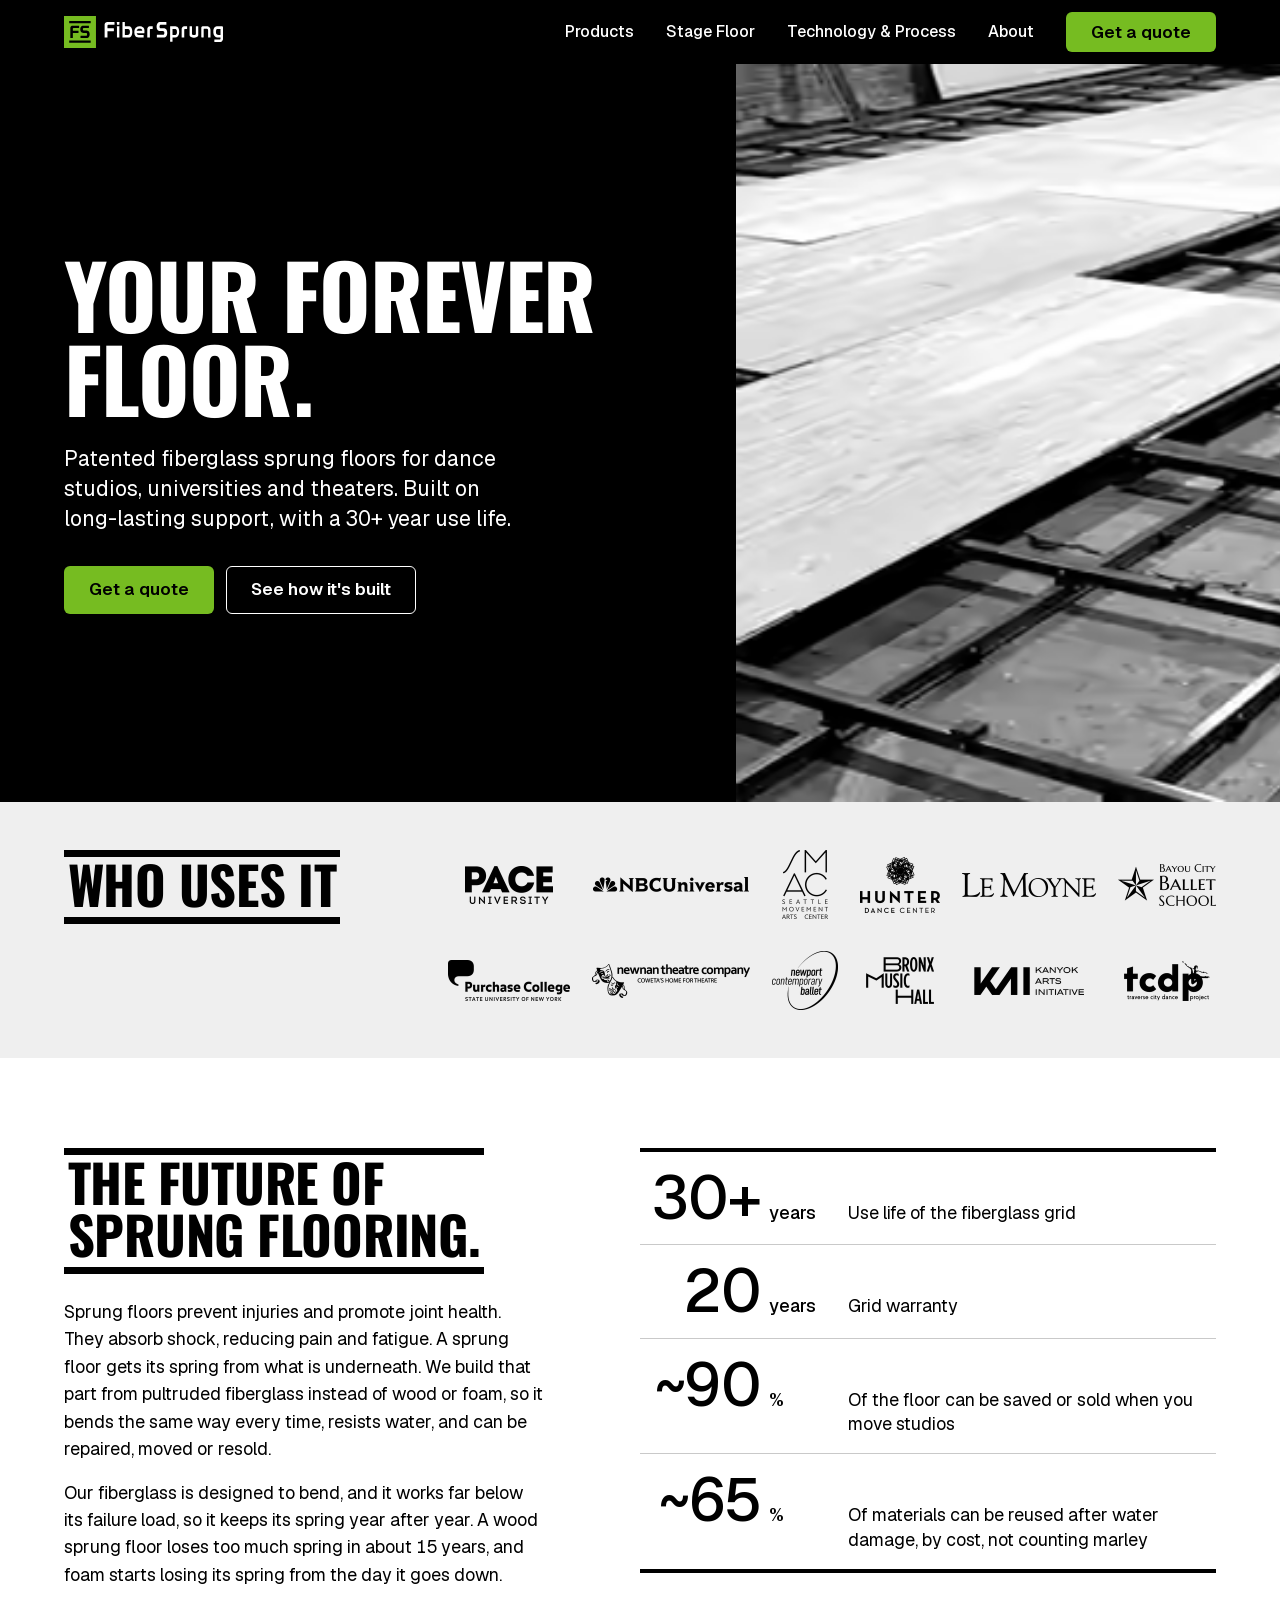
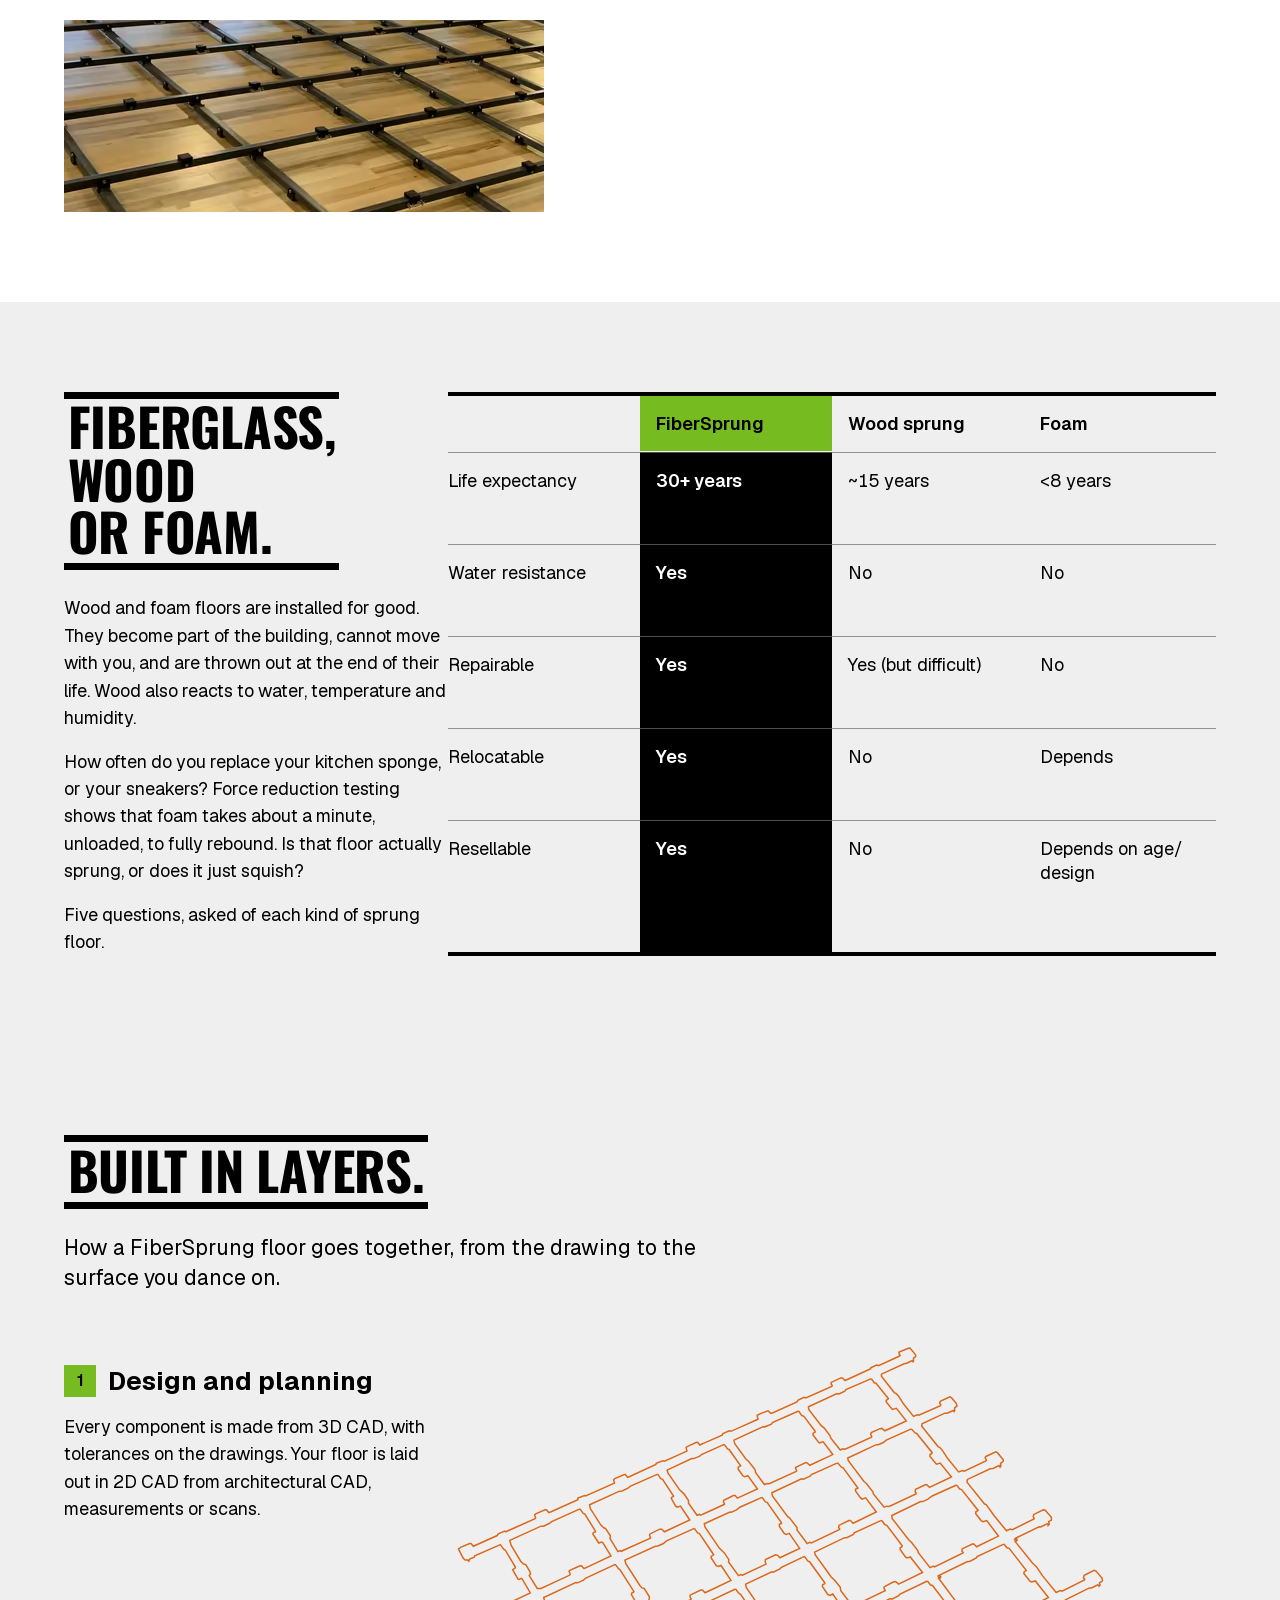
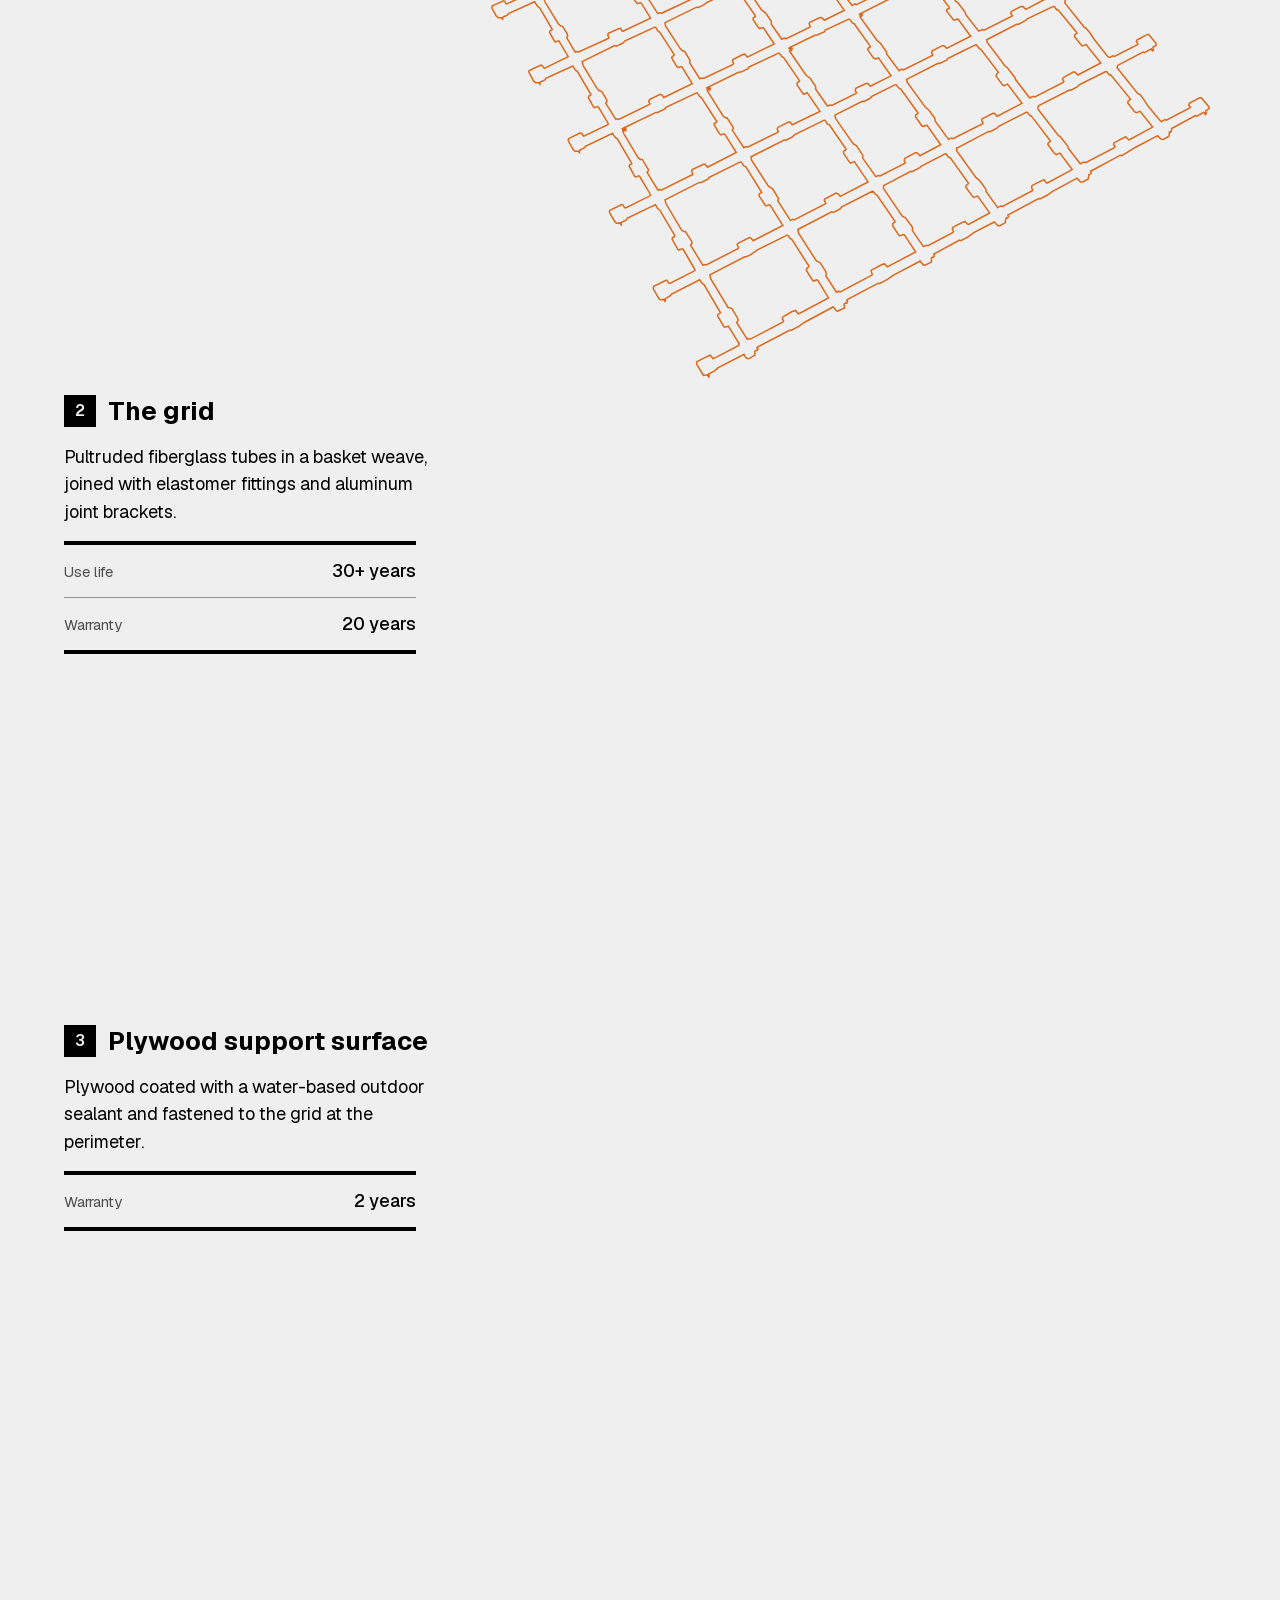
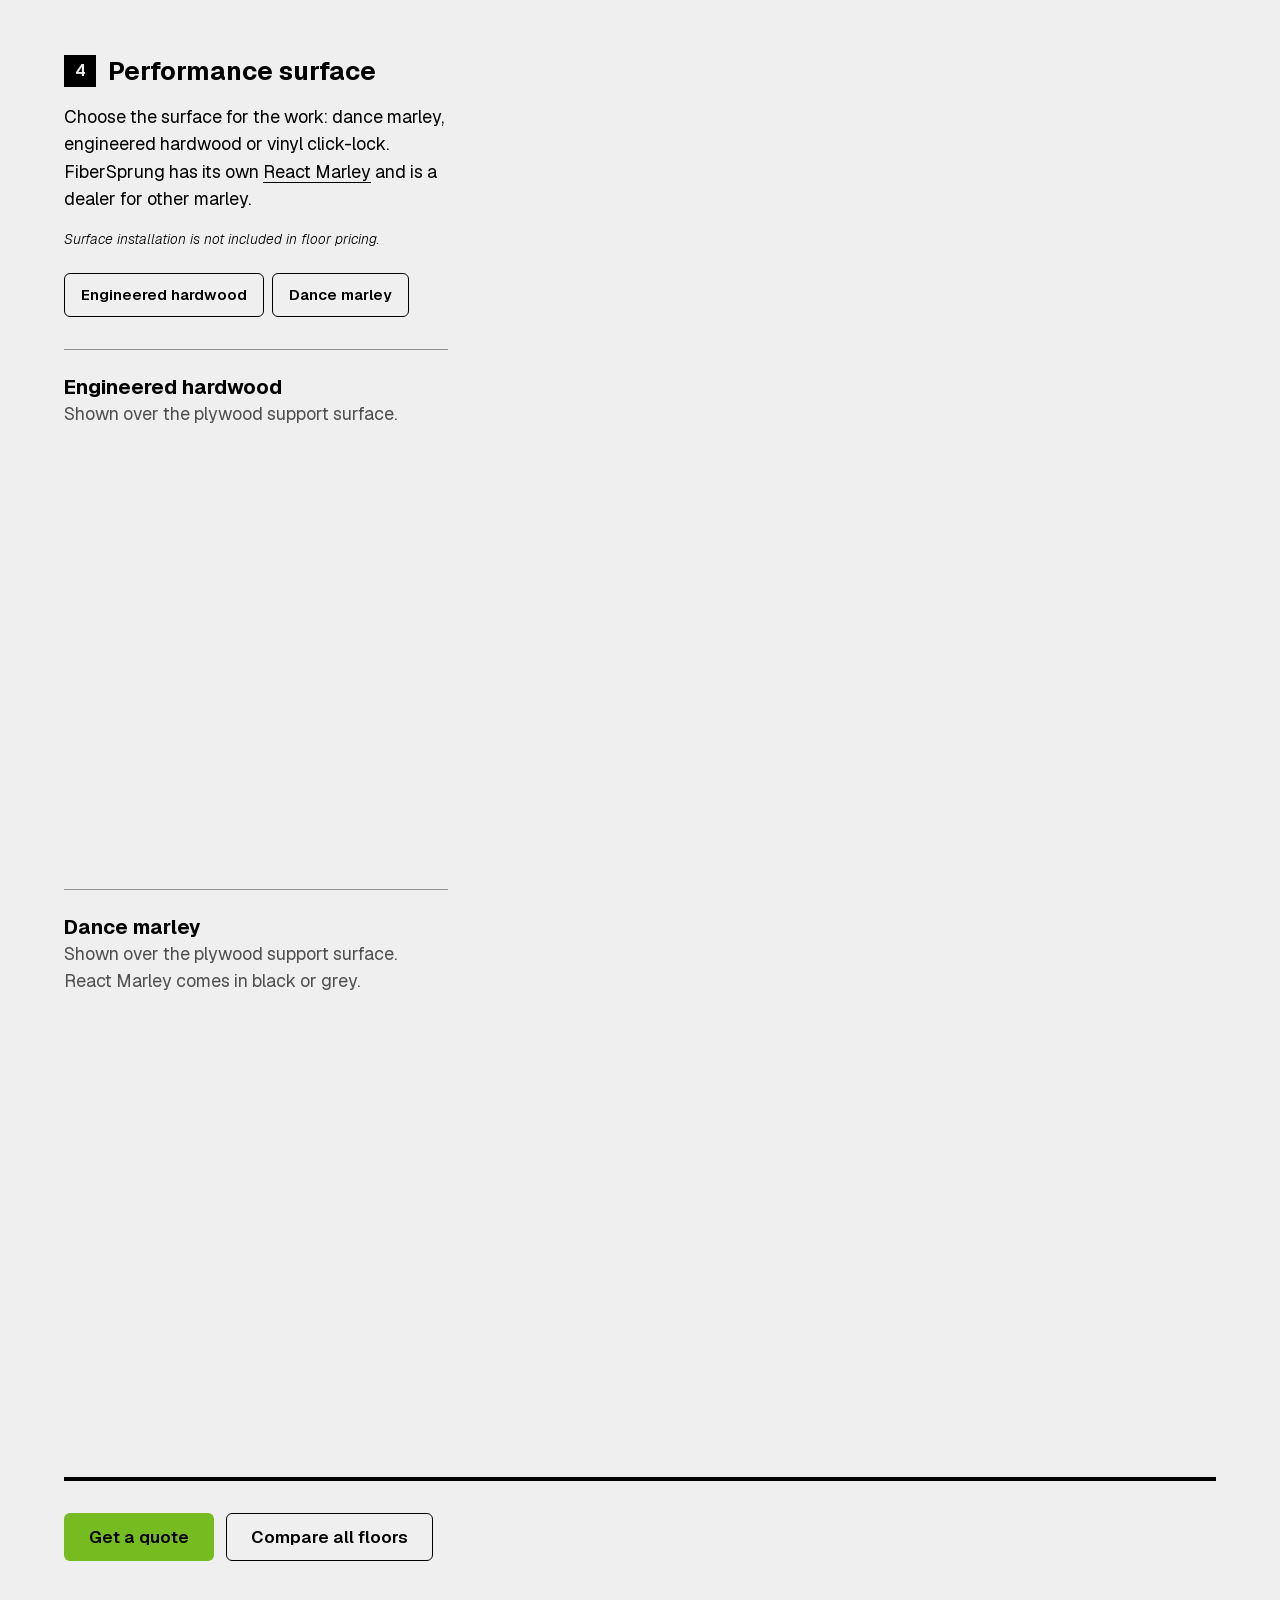
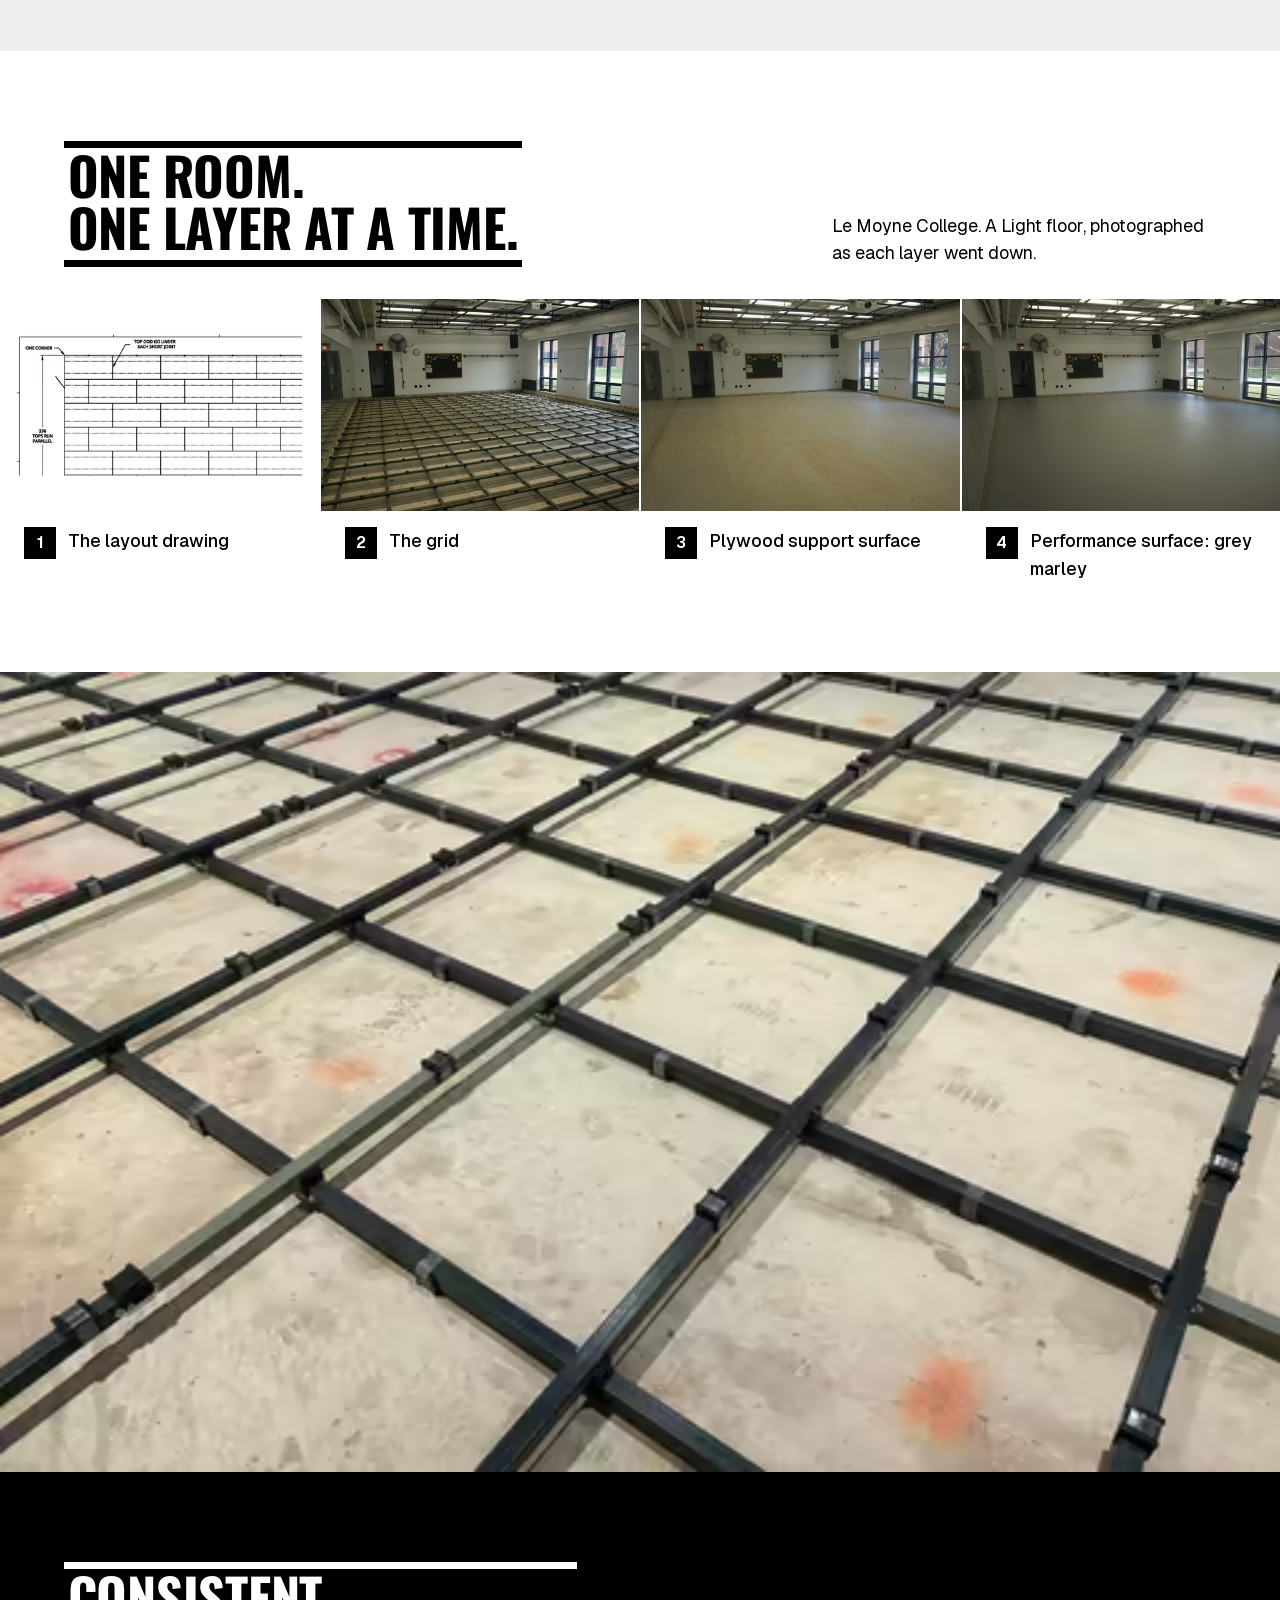
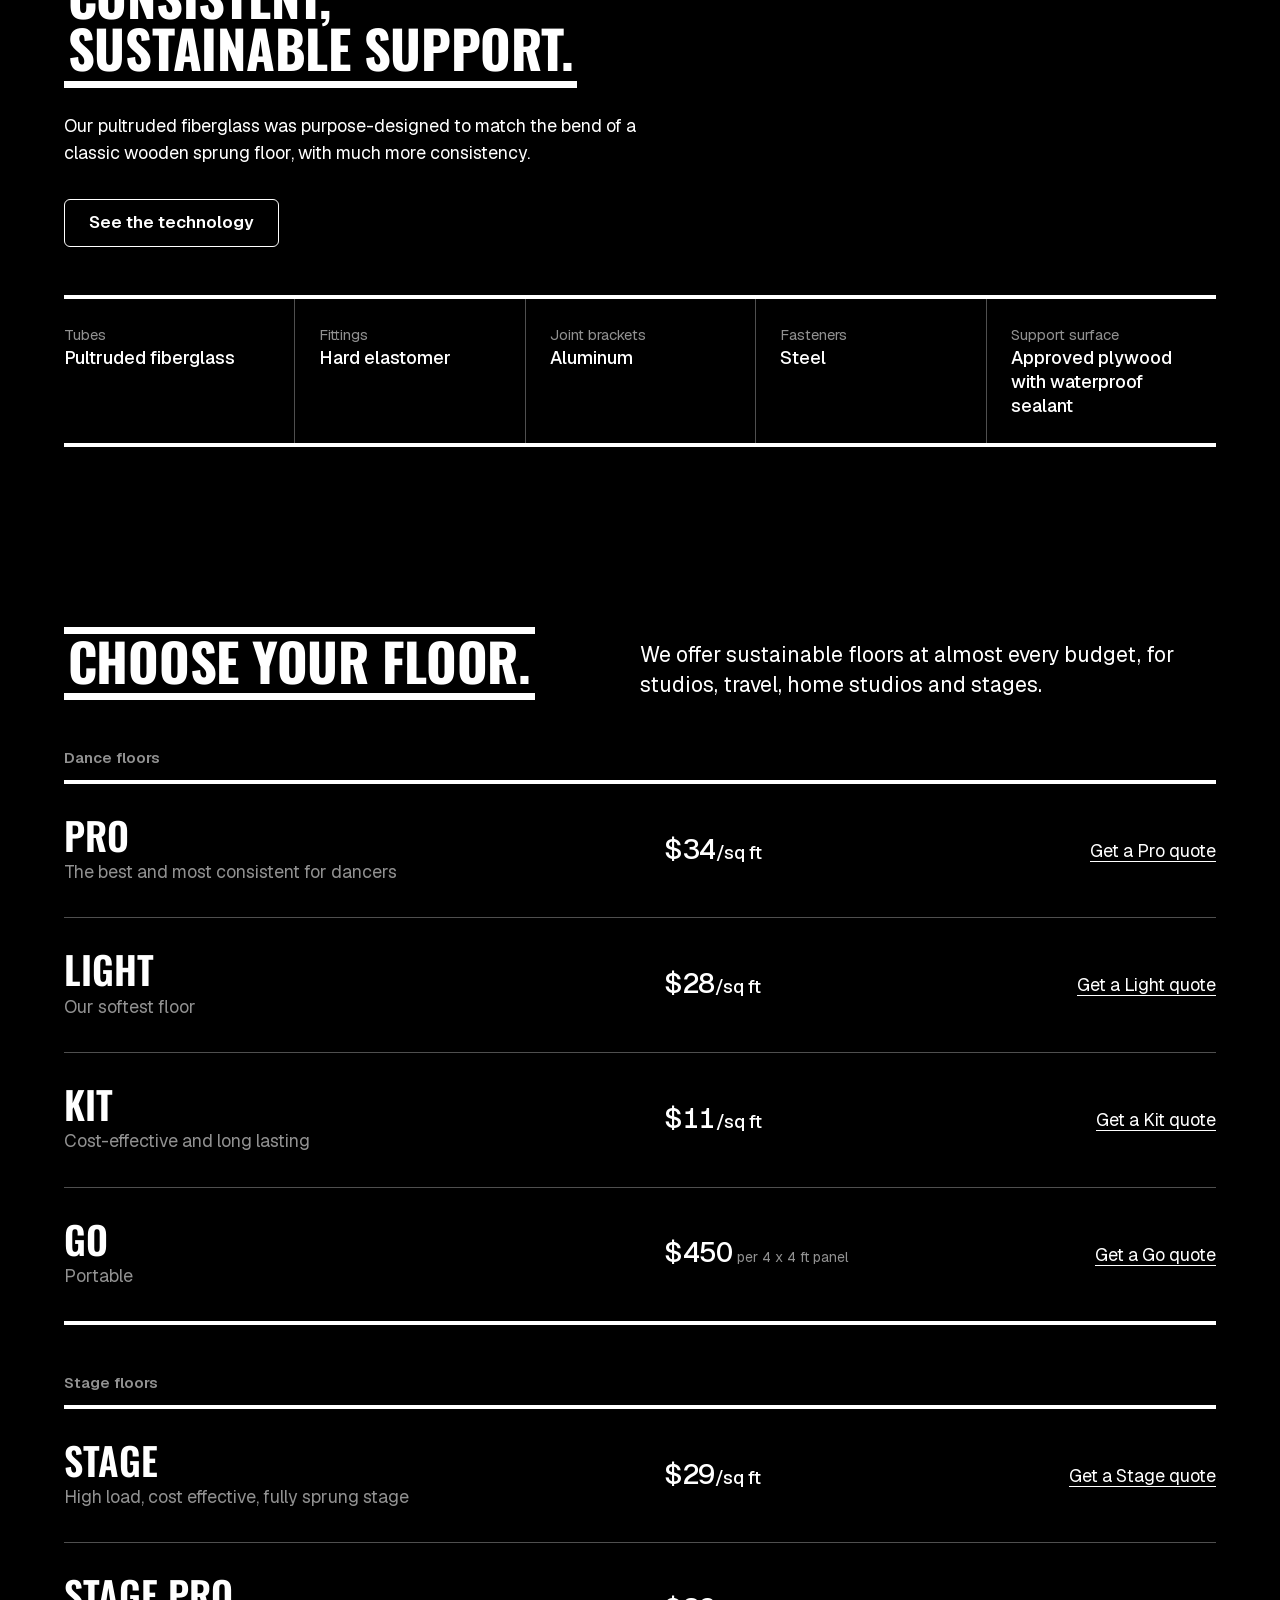
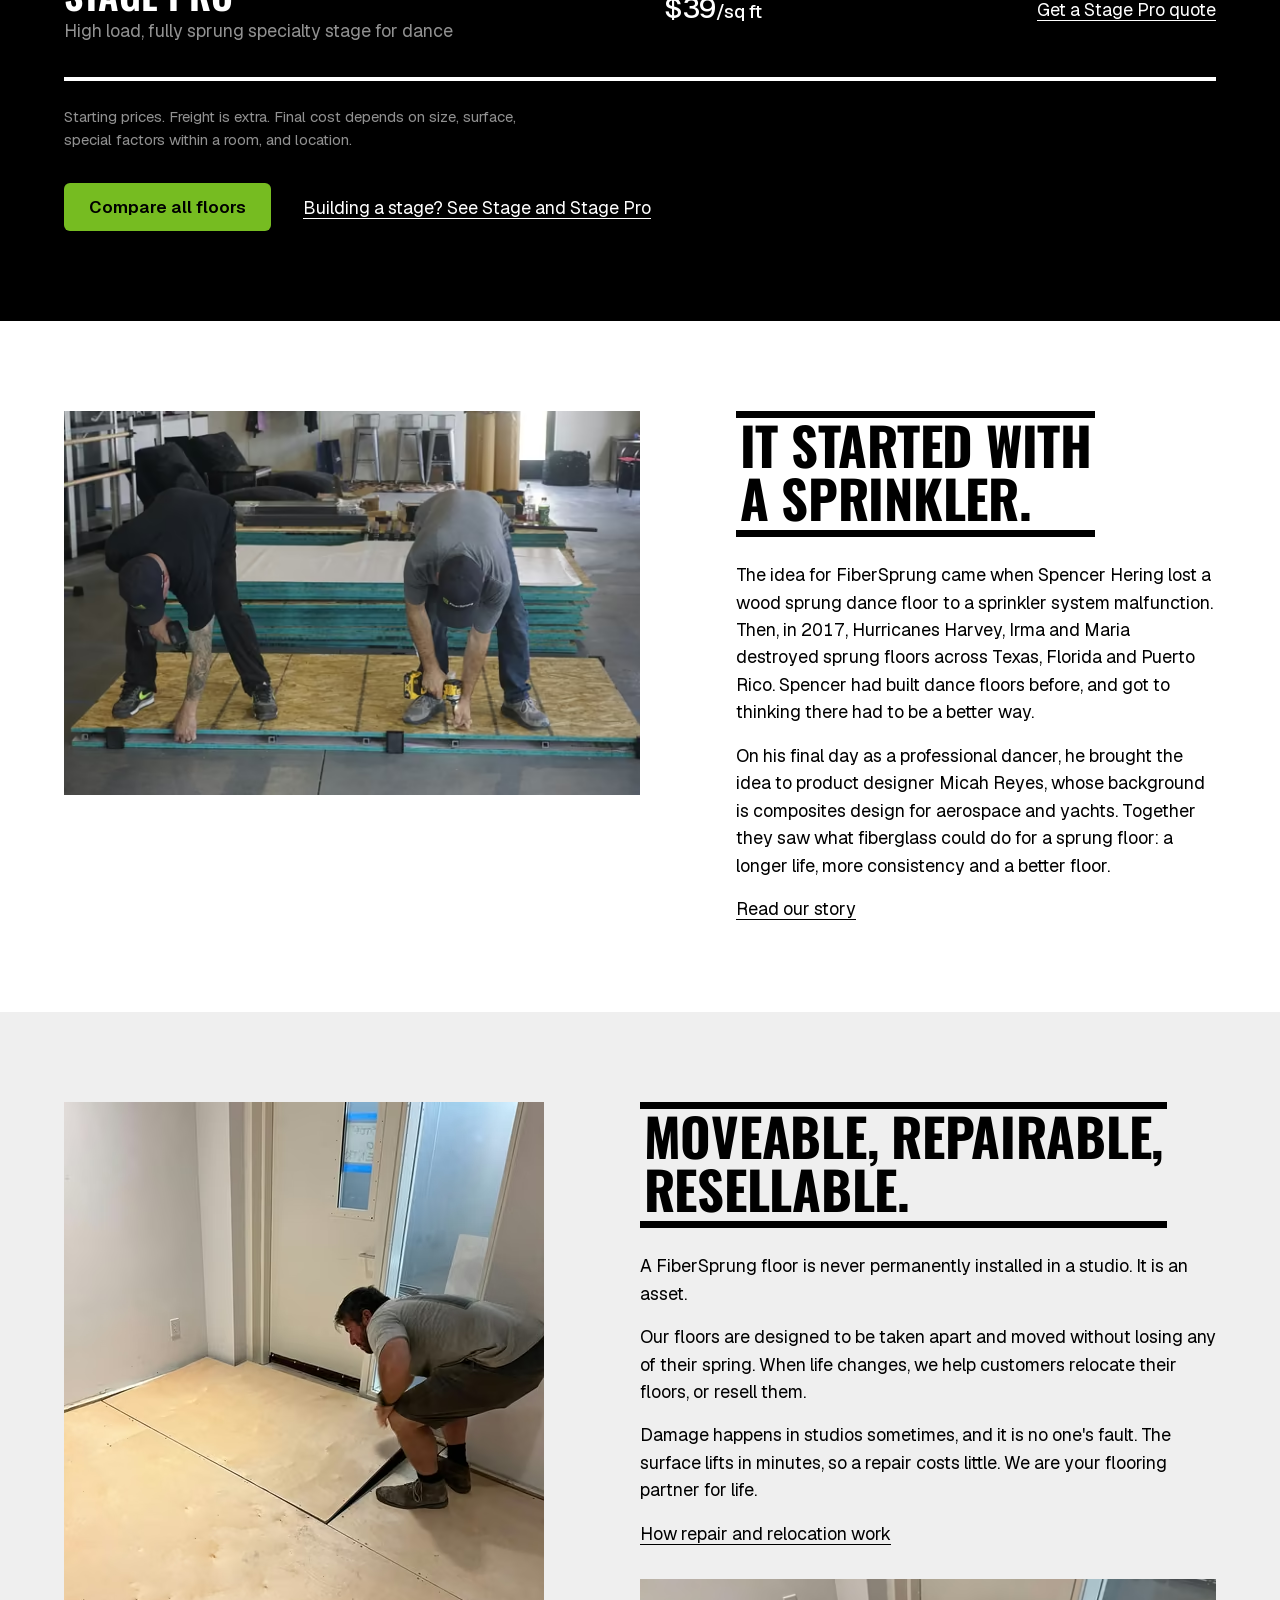
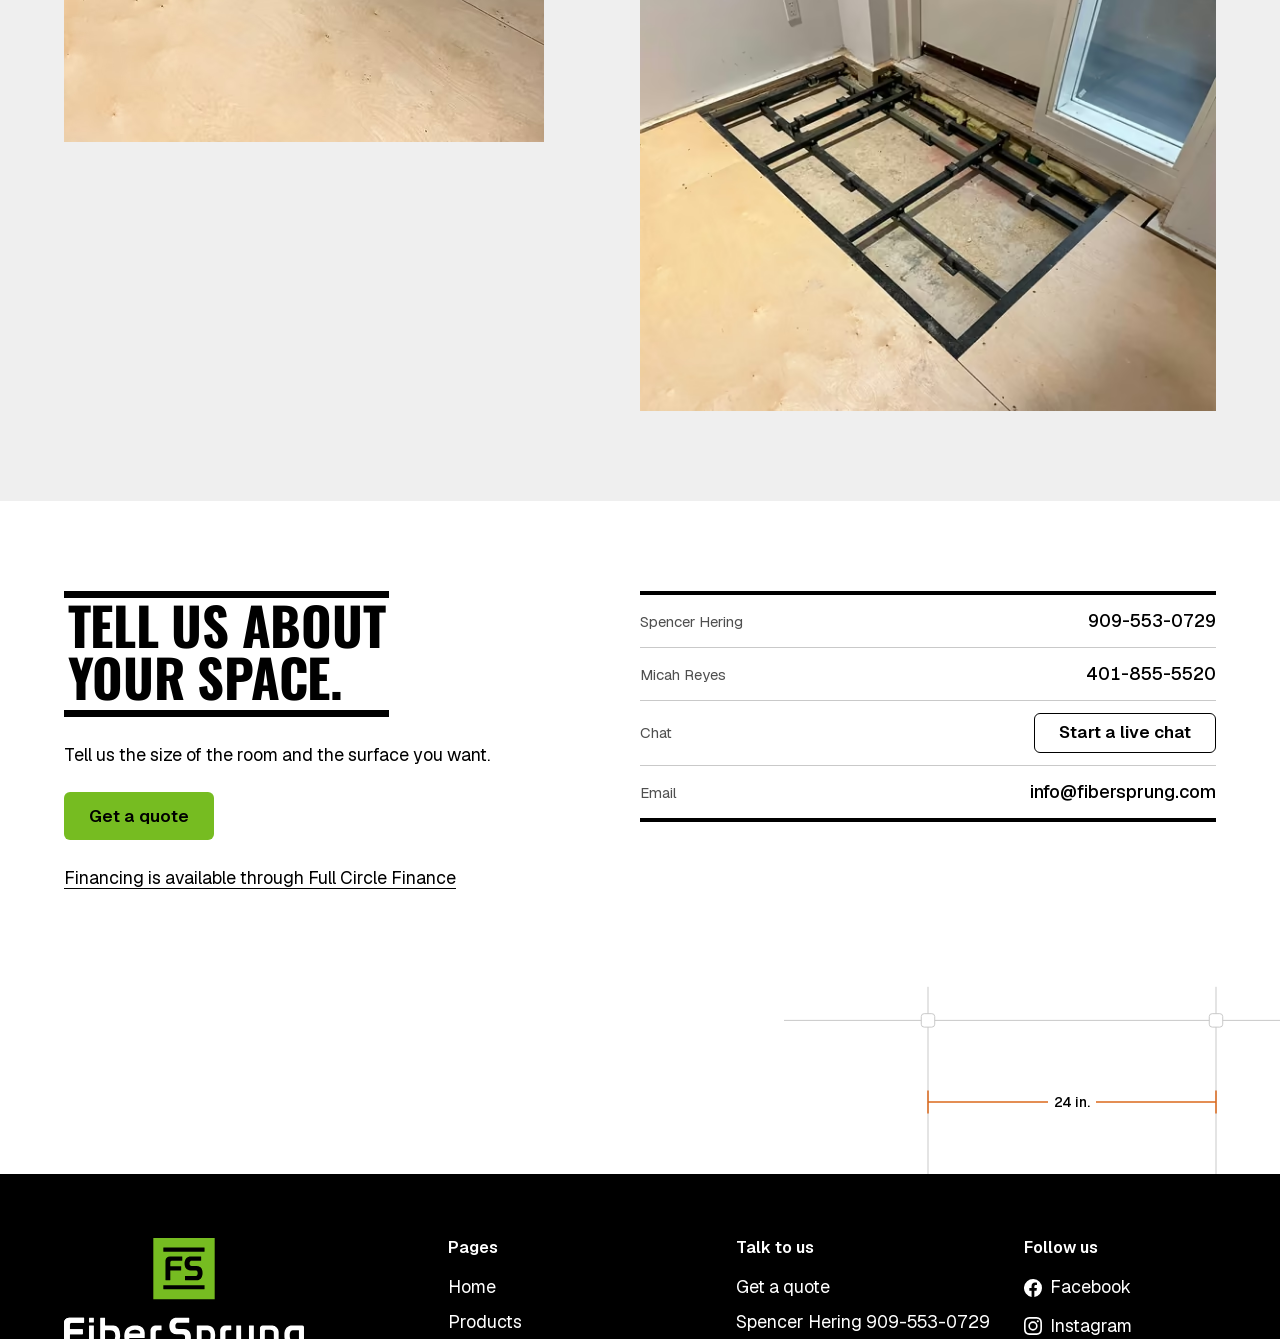
==== commit e1e61dd4: "Social icons" ====
--- a/index.html
+++ b/index.html
@@ -663,9 +663,9 @@
       <div class="site-footer__col site-footer__social">
         <h2 class="site-footer__label">Follow us</h2>
         <ul>
-          <li><a href="https://www.facebook.com/fibersprung" rel="noopener">Facebook</a></li>
-          <li><a href="https://www.instagram.com/fibersprung" rel="noopener">Instagram</a></li>
-          <li><a href="https://vimeo.com/fibersprung" rel="noopener">Vimeo</a></li>
+          <li><a href="https://www.facebook.com/fibersprung" rel="noopener"><svg class="soc__ico" viewBox="0 0 24 24" aria-hidden="true" focusable="false"><path d="M24 12a12 12 0 1 0-13.9 11.9v-8.4H7.1V12h3V9.4c0-3 1.8-4.7 4.5-4.7 1.3 0 2.7.2 2.7.2v3h-1.5c-1.5 0-2 .9-2 1.9V12h3.4l-.5 3.5h-2.9v8.4A12 12 0 0 0 24 12z"/></svg><span>Facebook</span></a></li>
+          <li><a href="https://www.instagram.com/fibersprung" rel="noopener"><svg class="soc__ico" viewBox="0 0 24 24" aria-hidden="true" focusable="false"><path d="M12 2.2c3.2 0 3.6 0 4.8.1 3.3.1 4.8 1.7 4.9 4.9.1 1.3.1 1.6.1 4.8s0 3.6-.1 4.8c-.1 3.2-1.7 4.8-4.9 4.9-1.3.1-1.6.1-4.8.1s-3.6 0-4.8-.1c-3.3-.1-4.8-1.7-4.9-4.9C2.2 15.6 2.2 15.2 2.2 12s0-3.6.1-4.8C2.4 3.9 3.9 2.4 7.2 2.3 8.4 2.2 8.8 2.2 12 2.2zM12 0C8.7 0 8.3 0 7.1.1 2.7.3.3 2.7.1 7.1 0 8.3 0 8.7 0 12s0 3.7.1 4.9c.2 4.4 2.6 6.8 7 7 1.2.1 1.6.1 4.9.1s3.7 0 4.9-.1c4.4-.2 6.8-2.6 7-7 .1-1.2.1-1.6.1-4.9s0-3.7-.1-4.9c-.2-4.4-2.6-6.8-7-7C15.7 0 15.3 0 12 0zm0 5.8a6.2 6.2 0 1 0 0 12.4 6.2 6.2 0 0 0 0-12.4zM12 16a4 4 0 1 1 0-8 4 4 0 0 1 0 8zm6.4-11.8a1.4 1.4 0 1 0 0 2.9 1.4 1.4 0 0 0 0-2.9z"/></svg><span>Instagram</span></a></li>
+          <li><a href="https://vimeo.com/fibersprung" rel="noopener"><svg class="soc__ico" viewBox="0 0 24 24" aria-hidden="true" focusable="false"><path d="M23.98 6.4c-.1 2.3-1.7 5.5-4.9 9.6-3.3 4.3-6 6.4-8.3 6.4-1.4 0-2.6-1.3-3.6-3.9L5.3 11c-.7-2.6-1.5-3.9-2.3-3.9-.2 0-.8.4-1.9 1.1L0 6.8C1.2 5.8 2.4 4.7 3.5 3.7 5.1 2.3 6.3 1.6 7.1 1.5c1.9-.2 3 1.1 3.5 3.8.5 3 .8 4.8 1 5.5.5 2.3 1.1 3.5 1.7 3.5.5 0 1.3-.8 2.3-2.4 1-1.6 1.6-2.9 1.7-3.7.1-1.4-.4-2.1-1.7-2.1-.6 0-1.2.1-1.8.4 1.2-3.9 3.5-5.8 6.9-5.7 2.5.1 3.7 1.7 3.6 4.9z"/></svg><span>Vimeo</span></a></li>
         </ul>
       </div>
     </div>
--- a/css/styles.css
+++ b/css/styles.css
@@ -1159,3 +1159,110 @@
 .crew { grid-column: 1 / -1; }
 @media (min-width: 768px) { .marley__samples, .crew { grid-template-columns: repeat(3, minmax(0, 1fr)); gap: 2px; } }
 .marley__samples img, .crew img { width: 100%; height: auto; }
+
+/* Photo captions show on hover only (Micah, Round 1: drop the photo descriptions). Numbered sequence labels, drawing notes and layer text are not .caption and stay visible. On touch screens the caption is kept for screen readers only. */
+figure:has(> figcaption.caption) { display: grid; grid-template-columns: minmax(0, 1fr); align-content: start; }
+figure:has(> figcaption.caption) > * { grid-area: 1 / 1; }
+figure > figcaption.caption { align-self: end; z-index: 1; margin: 0; padding: var(--s-6) var(--s-4) var(--s-3); background: linear-gradient(to bottom, transparent, rgba(0, 0, 0, .78)); color: var(--white); font-weight: 500; opacity: 0; transition: opacity .2s ease; pointer-events: none; }
+figure:hover > figcaption.caption, figure:focus-within > figcaption.caption { opacity: 1; }
+figure:has(> figcaption.caption) img { display: block; }
+@media (prefers-reduced-motion: reduce) { figure > figcaption.caption { transition: none; } }
+@media not all and (hover: hover) {
+  figure > figcaption.caption { position: absolute; width: 1px; height: 1px; padding: 0; overflow: hidden; clip-path: inset(50%); white-space: nowrap; opacity: 1; }
+}
+
+/* Products page, Nov 25: jump links as buttons, floor cards at the top, Go render as the lead figure */
+.jump--split { gap: var(--s-2); padding-top: var(--s-4); }
+.jump--split a { padding: 0 var(--s-4); border: 1px solid var(--hair); border-radius: var(--radius); transition: background-color .15s, border-color .15s, color .15s; }
+.jump--split a:hover, .jump--split a:focus-visible { background: var(--green); border-color: var(--green); color: var(--black); text-decoration: none; }
+@media (min-width: 768px) {
+  .jump--split .jump__label + a { margin-left: var(--s-2); }
+  .jump--split .jump__label:not(:first-child) { margin-left: var(--s-4); padding-left: var(--s-5); }
+}
+.fcards { display: grid; grid-template-columns: repeat(2, minmax(0, 1fr)); gap: var(--s-4); margin: var(--s-6) 0 var(--s-7); padding: 0; list-style: none; }
+@media (min-width: 1024px) { .fcards { grid-template-columns: repeat(4, minmax(0, 1fr)); } }
+.fcard__link { display: flex; flex-direction: column; height: 100%; color: inherit; text-decoration: none; border: 1px solid var(--hair); border-top: 4px solid var(--green); transition: transform .2s ease; }
+.fcard__link:hover, .fcard__link:focus-visible { transform: translateY(-3px); }
+.fcard__img img { display: block; width: 100%; aspect-ratio: 4 / 3; object-fit: cover; }
+.fcard__name { padding: var(--s-4) var(--s-4) 0; font: 700 var(--fs-floor) / 1 var(--font-head); text-transform: uppercase; }
+.fcard__line { padding: var(--s-2) var(--s-4) 0; font-weight: 500; line-height: 1.35; }
+.fcard__price { margin-top: auto; padding: var(--s-4); font-weight: 600; }
+@media (prefers-reduced-motion: reduce) { .fcard__link { transition: none; } }
+.gorender { align-self: start; background: var(--black); padding: var(--s-5); }
+.gorender img { display: block; width: 100%; height: auto; }
+.gorender__tag { margin-top: var(--s-4); color: var(--white); font-weight: 500; }
+.go-media { display: grid; gap: var(--s-4); align-content: start; }
+@media (min-width: 768px) { .crew--pair { grid-template-columns: repeat(2, minmax(0, 1fr)); } }
+.crew--pair + .crew { margin-top: 2px; }
+@media (max-width: 767px) { .crew--pair + .crew { margin-top: var(--s-4); } }
+
+/* About, "On the job" (Nov 25): one composed grid. The crew selfie is the lead, tall on the left; four smaller photos fill a 2 by 2 block beside it. */
+.crew-wrap { margin-top: var(--s-8); }
+.crew-wrap__head { margin-bottom: var(--s-5); font: 700 var(--fs-floor) / 1 var(--font-head); text-transform: uppercase; }
+.crew-grid { display: grid; grid-template-columns: repeat(2, minmax(0, 1fr)); grid-auto-rows: 44vw; gap: 2px; }
+.crew-grid > figure:first-child { grid-column: 1 / -1; grid-row: span 2; }
+@media (min-width: 768px) {
+  .crew-grid { grid-template-columns: 2fr 1fr 1fr; grid-auto-rows: clamp(150px, 19vw, 290px); }
+  .crew-grid > figure:first-child { grid-column: 1; grid-row: 1 / span 2; }
+}
+.crew-grid > figure { height: 100%; grid-template-rows: 100%; align-content: stretch; }
+.crew-grid picture { display: block; height: 100%; }
+.crew-grid img { width: 100%; height: 100%; object-fit: cover; }
+.crew-grid > figure:first-child img { object-position: 50% 30%; }
+
+/* About, Built in Rhode Island v2 (Nov 25): US map drawn as the grid, green lines out of Coventry */
+.shop__text, .shipmap { grid-column: 1 / -1; }
+.shop__lede { margin-bottom: var(--s-4); }
+.shipmap { margin-top: var(--s-7); }
+.shipmap__svg { display: block; width: 100%; height: auto; overflow: visible; }
+.sm-gridfill { fill: url(#sm-grid); }
+#sm-grid path { fill: none; stroke: var(--gray-1); stroke-width: 0.9; }
+.sm-coast { fill: none; stroke: var(--gray-2); stroke-width: 1.3; stroke-linejoin: round; }
+.sm-arcs { filter: drop-shadow(0 0 3px rgba(118, 188, 33, .6)); }
+.sm-arc { fill: none; stroke: var(--green); stroke-width: 2.2; stroke-linecap: round; stroke-dasharray: 1; stroke-dashoffset: 0; }
+.sm-city { fill: var(--white); stroke: var(--black); stroke-width: 2.5; }
+.sm-label { fill: var(--white); font: 500 16px / 1 var(--font-body); paint-order: stroke; stroke: var(--black); stroke-width: 5px; stroke-linejoin: round; }
+.sm-label--ri { font-weight: 600; }
+.sm-mini { fill: var(--white); font: 500 9.5px / 1 var(--font-body); paint-order: stroke; stroke: var(--black); stroke-width: 3px; }
+.sm-mini--strong { font-weight: 700; fill: var(--green); }
+.sm-pin { fill: var(--green); stroke: var(--black); stroke-width: 2; }
+.sm-pulse { fill: none; stroke: var(--green); stroke-width: 2; transform-box: fill-box; transform-origin: center; opacity: 0; }
+.sm-zoom { fill: none; stroke: var(--white); stroke-width: 1.2; }
+.sm-lead { fill: none; stroke: var(--gray-2); stroke-width: 1; stroke-dasharray: 3 3; }
+.sm-box { fill: var(--black); stroke: var(--white); stroke-width: 1.2; }
+.sm-ri { fill: #1a1a1a; stroke: var(--white); stroke-width: 4; stroke-linejoin: round; }
+.shipmap__note { margin-top: var(--s-4); color: var(--fg-2); font-size: var(--fs-label); }
+.shipmap.is-armed:not(.is-in) .sm-arc { stroke-dashoffset: 1; }
+.shipmap.is-armed:not(.is-in) .sm-city:not(.sm-city--still), .shipmap.is-armed:not(.is-in) .sm-label:not(.sm-label--ri) { opacity: 0; }
+.shipmap.is-in .sm-arc { stroke-dashoffset: 0; transition: stroke-dashoffset 1.2s cubic-bezier(.3, .6, .2, 1) calc(var(--i) * 110ms + 200ms); }
+.shipmap.is-in .sm-city, .shipmap.is-in .sm-label { opacity: 1; transition: opacity .35s ease calc(var(--i) * 110ms + 1100ms); }
+@media (prefers-reduced-motion: no-preference) {
+  .sm-pulse { animation: sm-pulse 2.6s ease-out infinite; }
+  @keyframes sm-pulse { 0% { opacity: .9; transform: scale(1); } 80%, 100% { opacity: 0; transform: scale(3); } }
+}
+@media (max-width: 599px) {
+  .sm-label { font-size: 30px; stroke-width: 8px; }
+  .sm-label--wide { display: none; }
+  .sm-arc { stroke-width: 3.5; }
+  .sm-city { r: 7; }
+  .sm-mini { font-size: 0; }
+  .sm-label--ri { font-size: 20px; stroke-width: 6px; }
+  .shipmap { margin-inline: calc(var(--margin) * -1); }
+  .shipmap__note { padding-inline: var(--margin); }
+  .shipmap__svg { width: calc(100% - 12px); margin-inline: auto; }
+  .sm-label--la { transform: translateX(34px); }
+}
+@media (min-width: 1024px) {
+  .shop__text { grid-column: 1 / span 4; align-self: center; }
+  .shipmap { grid-column: 5 / -1; margin-top: 0; }
+}
+
+/* Social links with platform icons (Nov 25) */
+.soc__ico { width: 18px; height: 18px; flex: none; fill: currentColor; }
+.site-footer__social a, .lines__social a { display: inline-flex; align-items: center; gap: var(--s-2); }
+.site-footer__social a:hover .soc__ico, .lines__social a:hover .soc__ico { fill: var(--green); }
+.lines__social { display: flex; flex-wrap: wrap; align-items: center; gap: var(--s-2) var(--s-5); }
+.lines__social a { min-height: 44px; }
+.lines__social { gap: 0 var(--s-5); }
+.lines__social-label { flex-basis: 100%; }
+.lines__social a { min-height: 40px; }
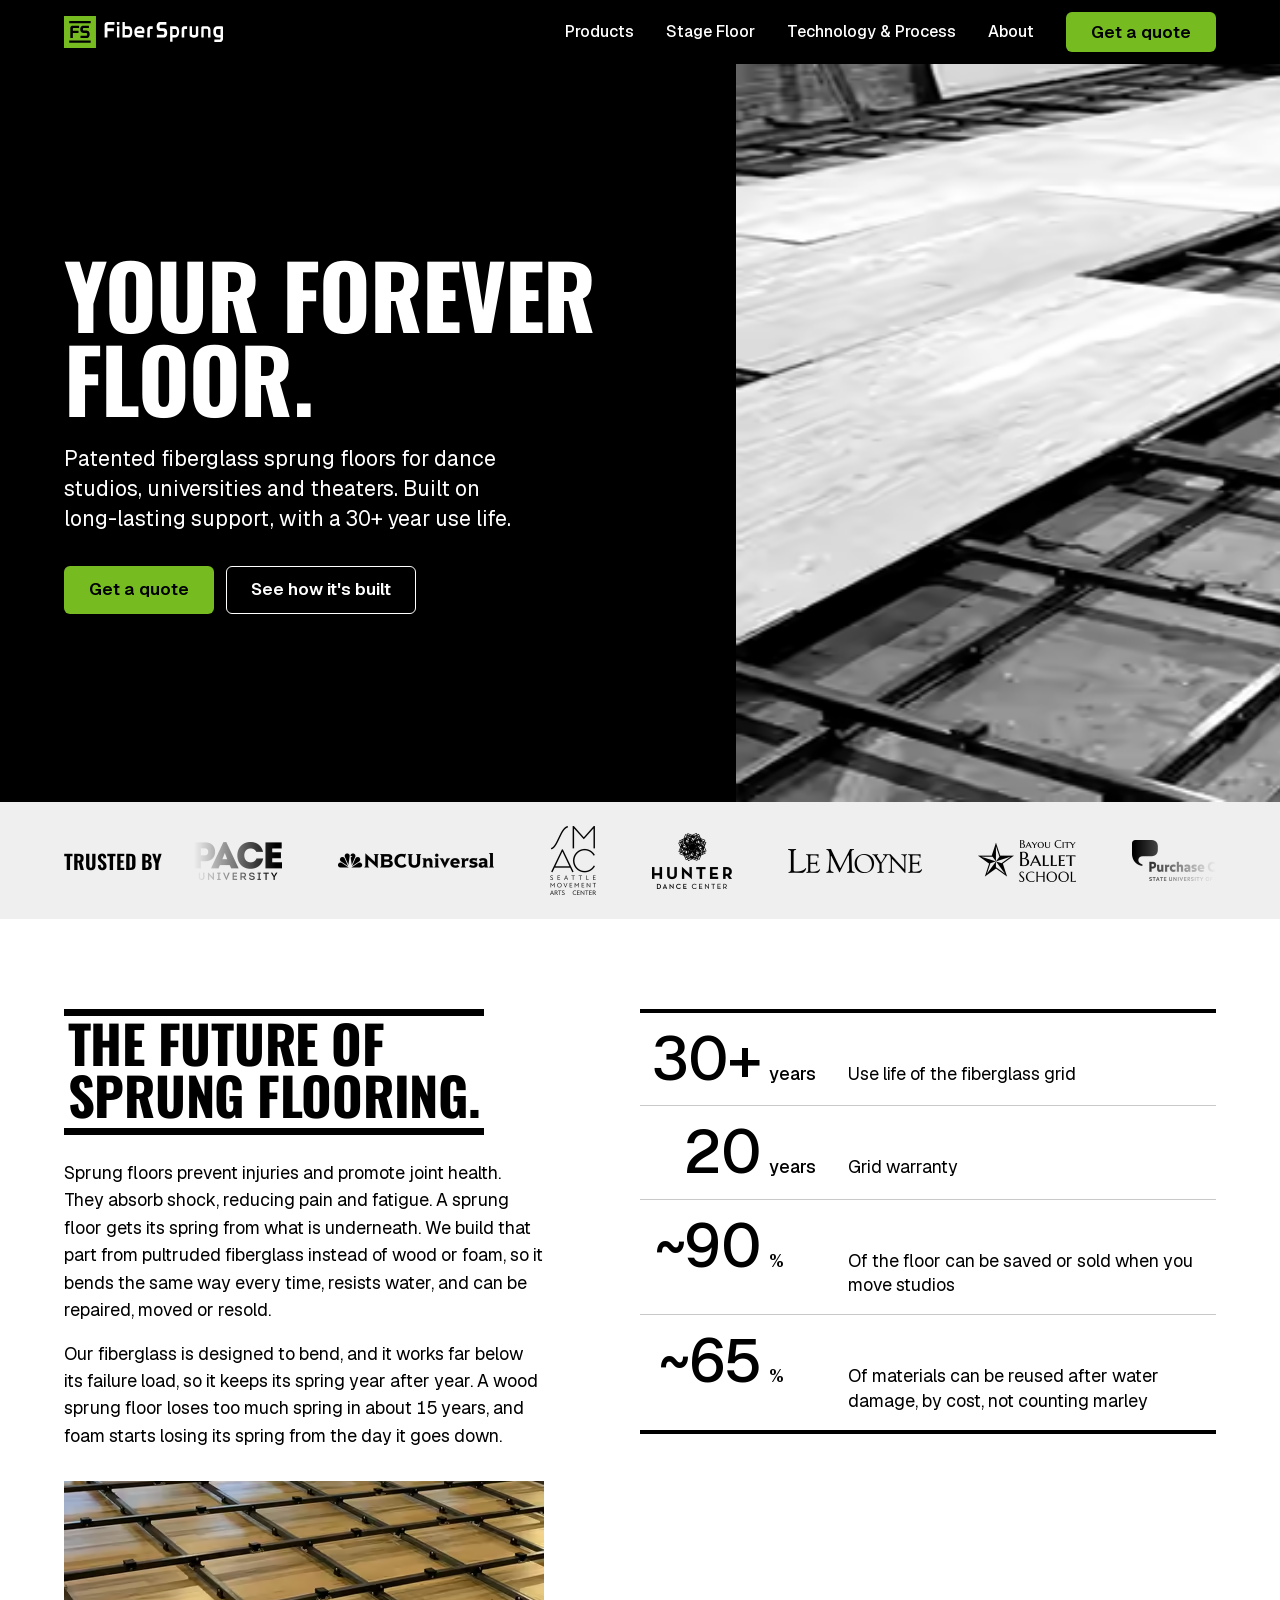
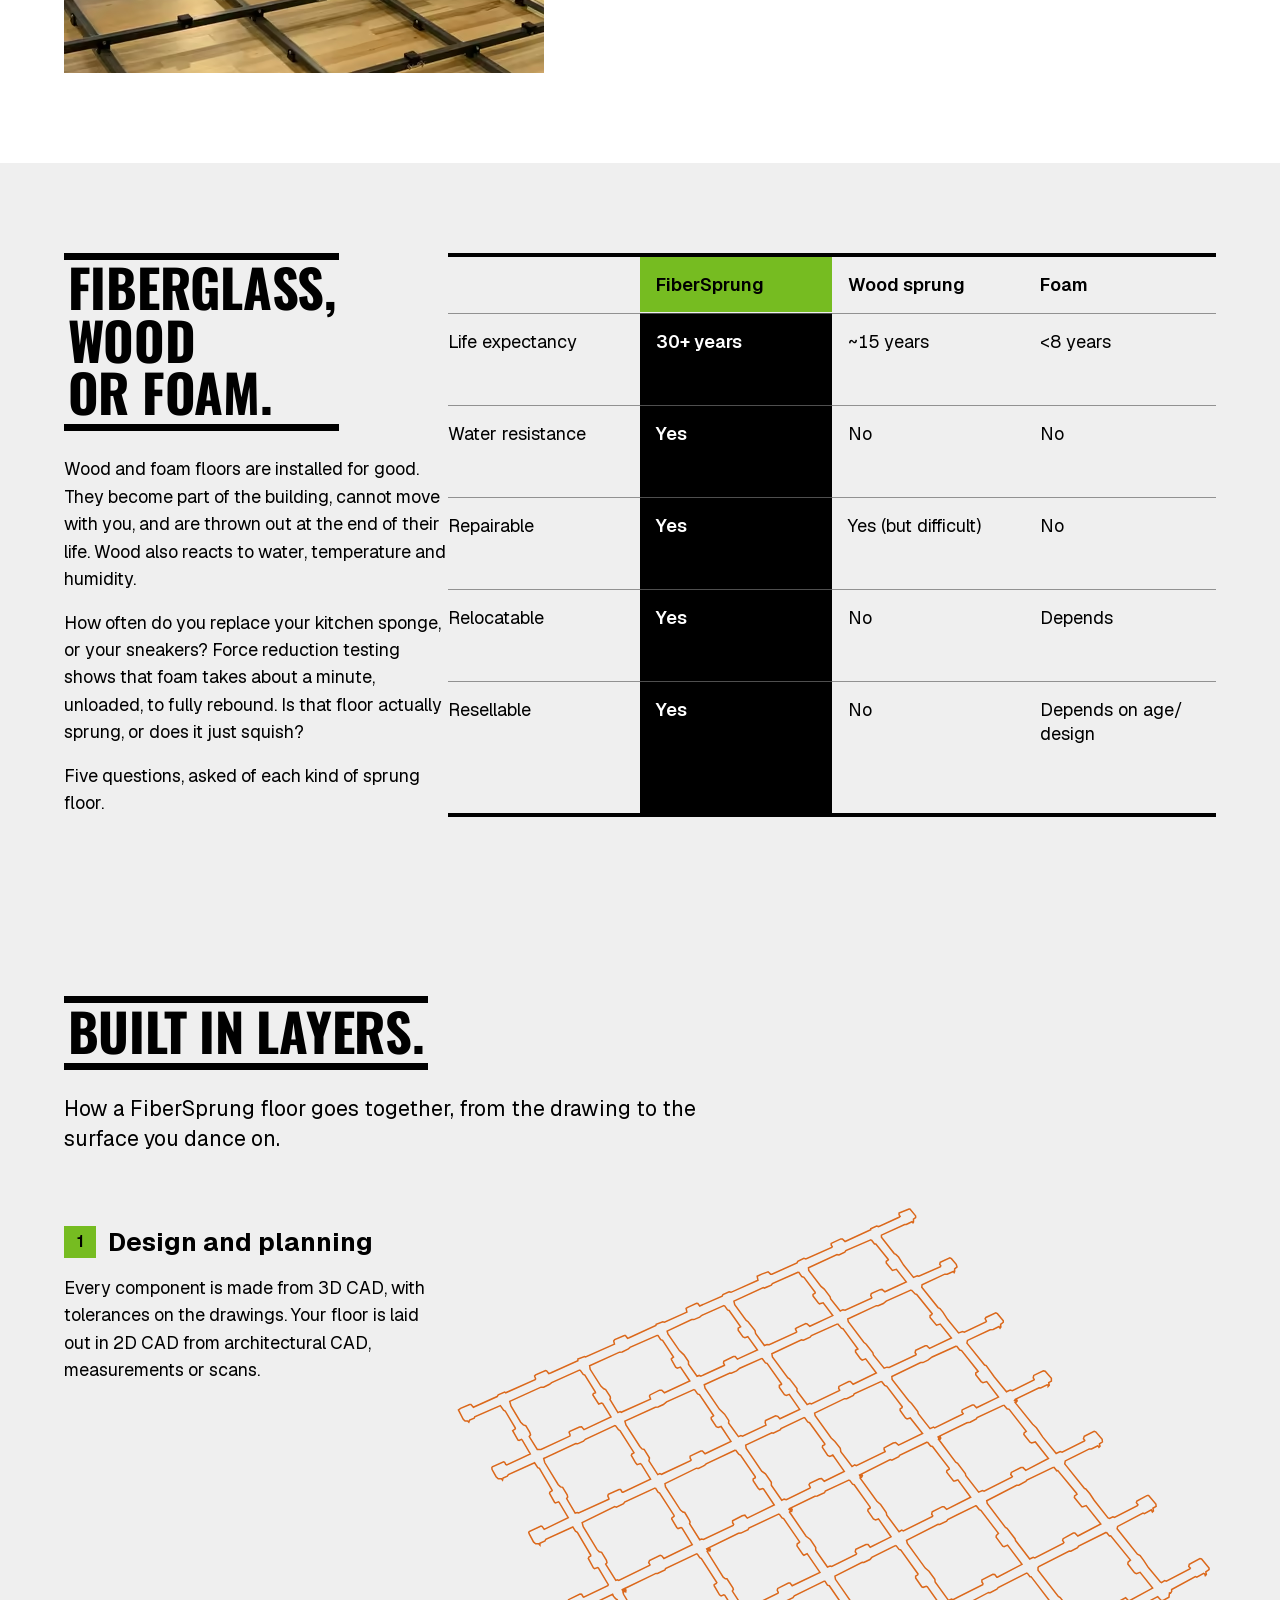
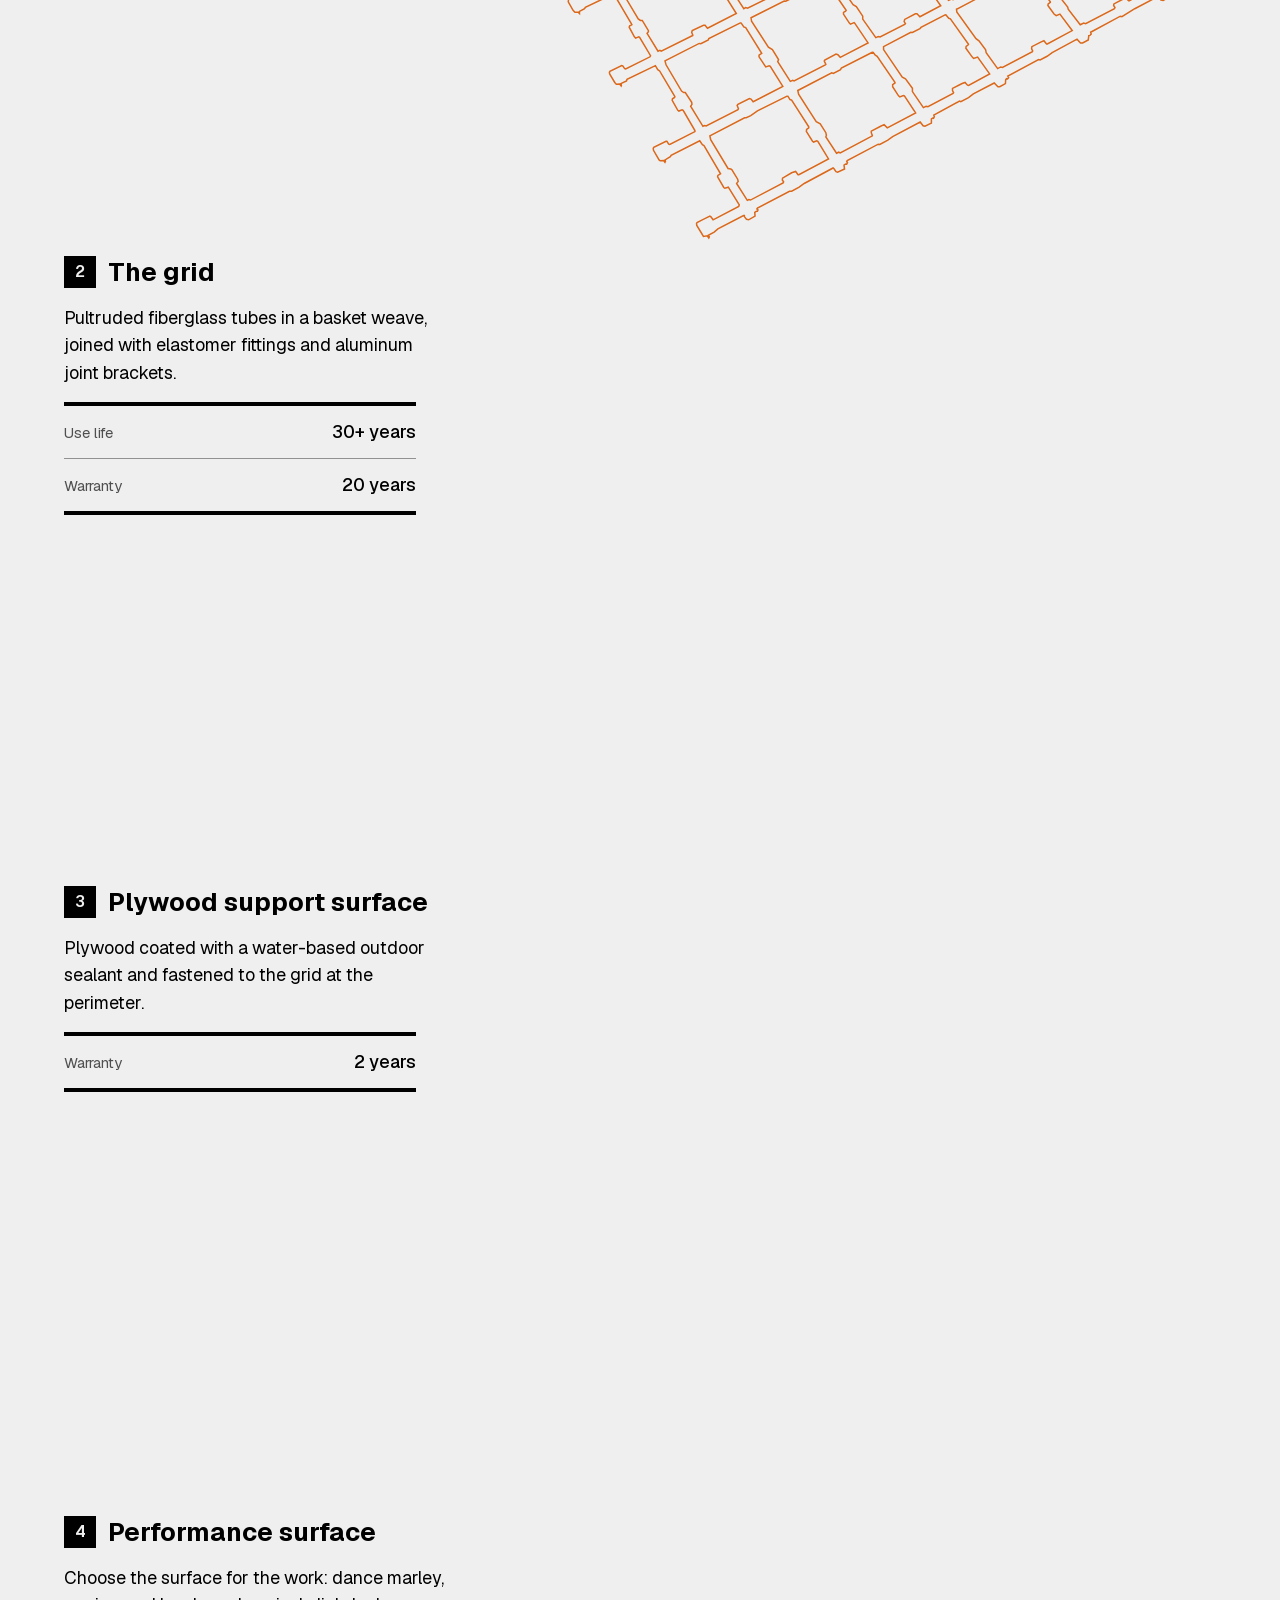
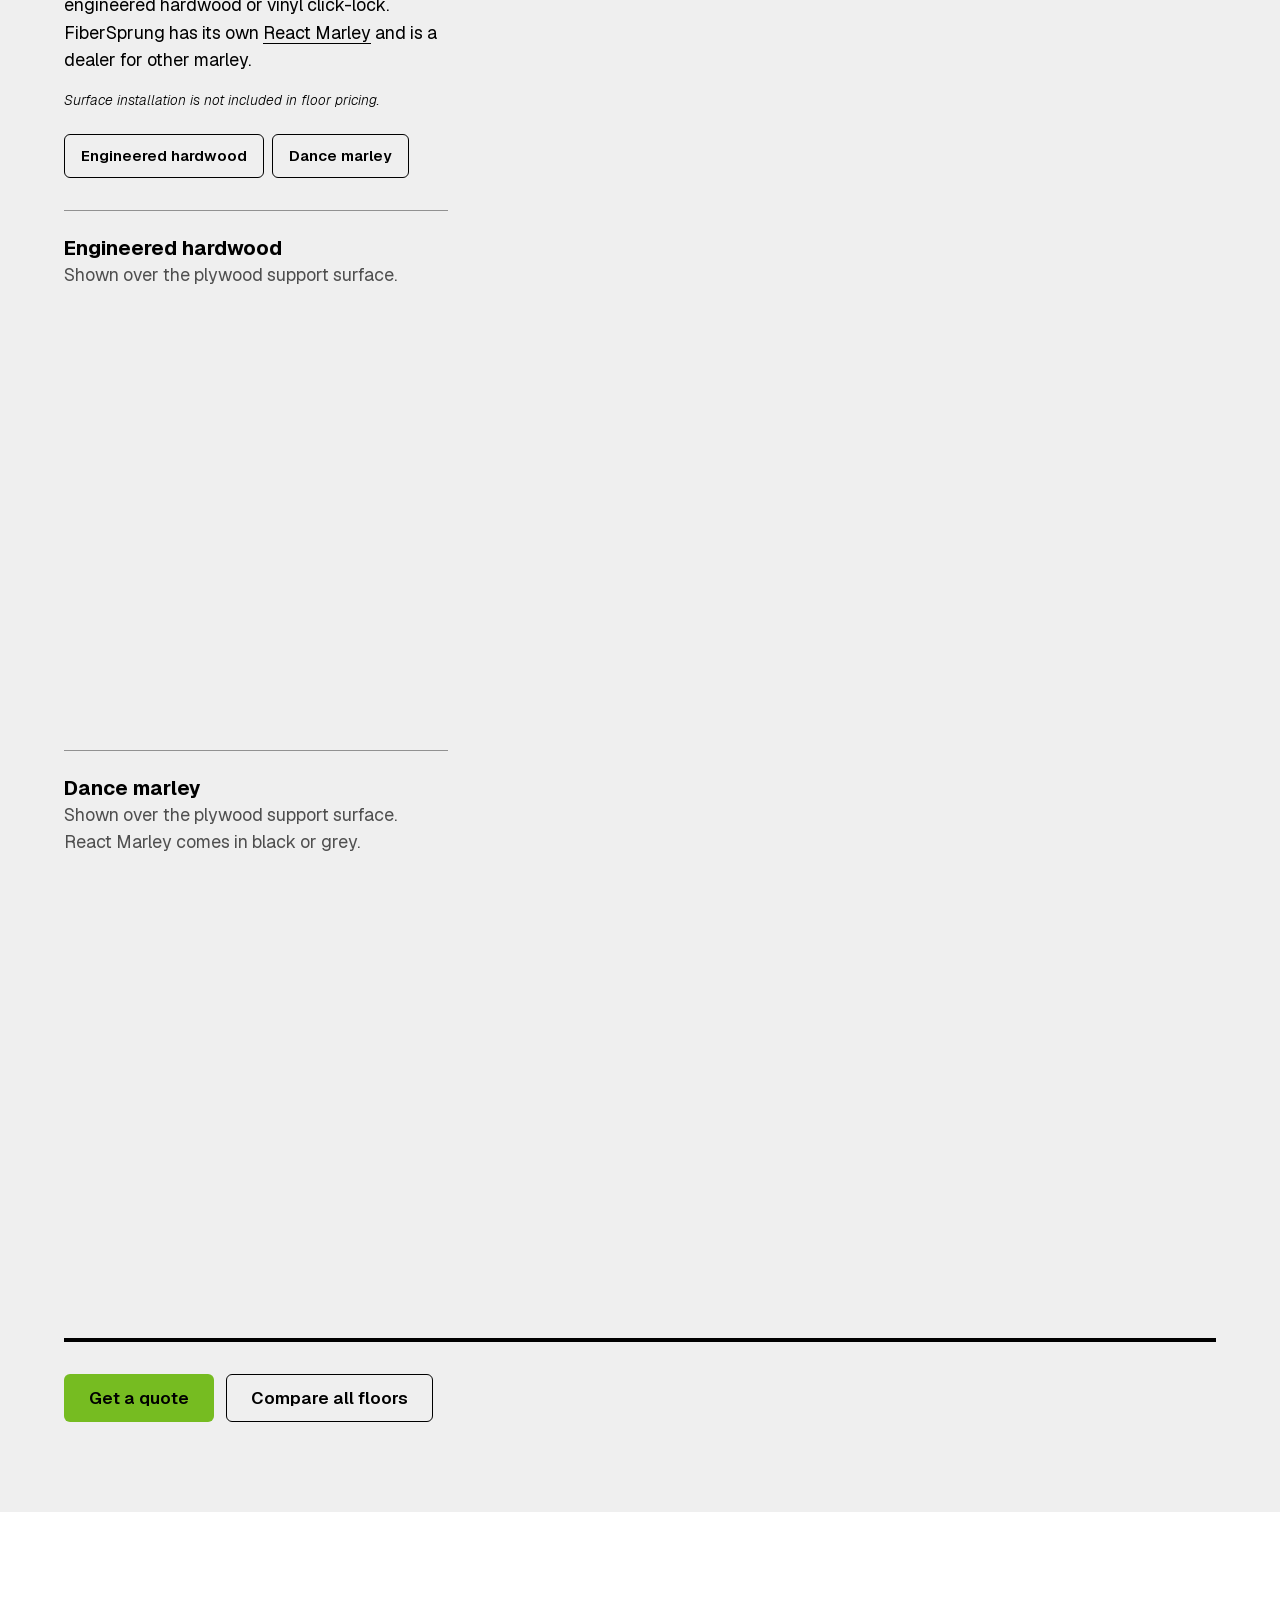
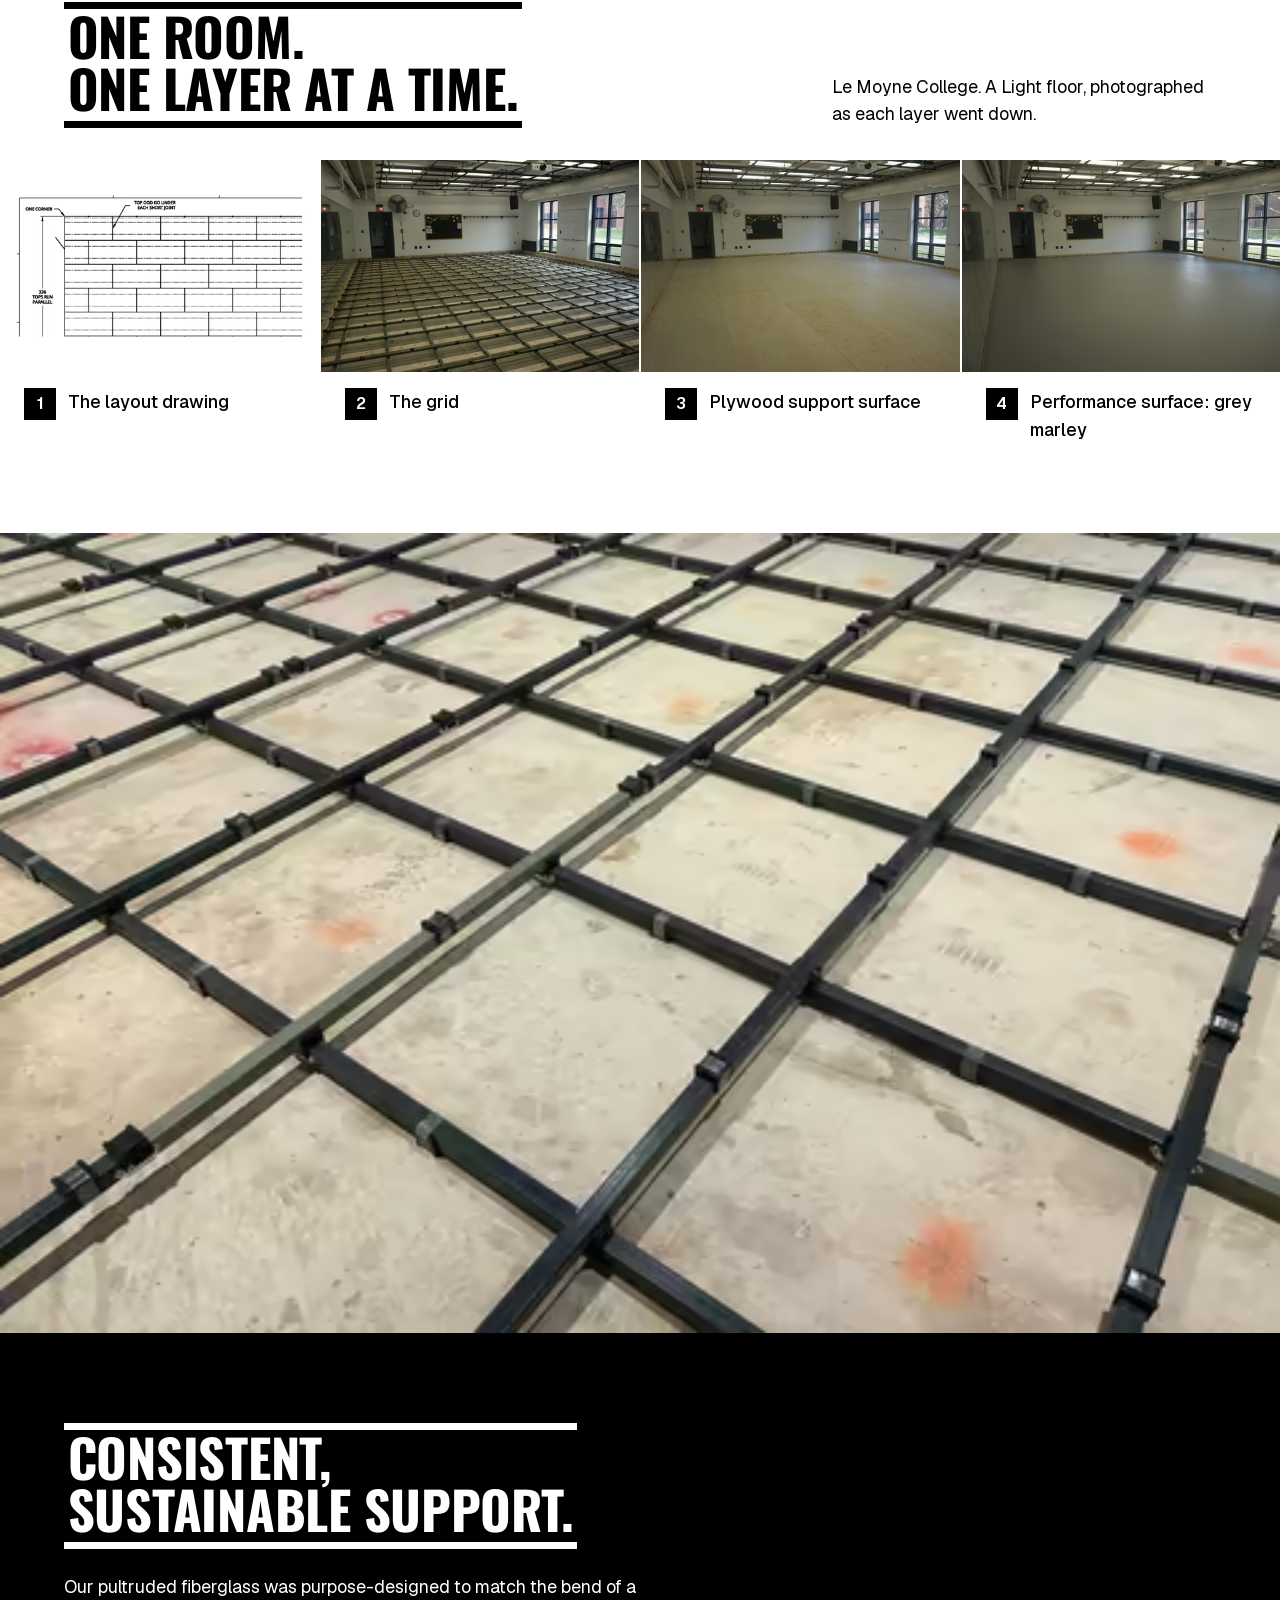
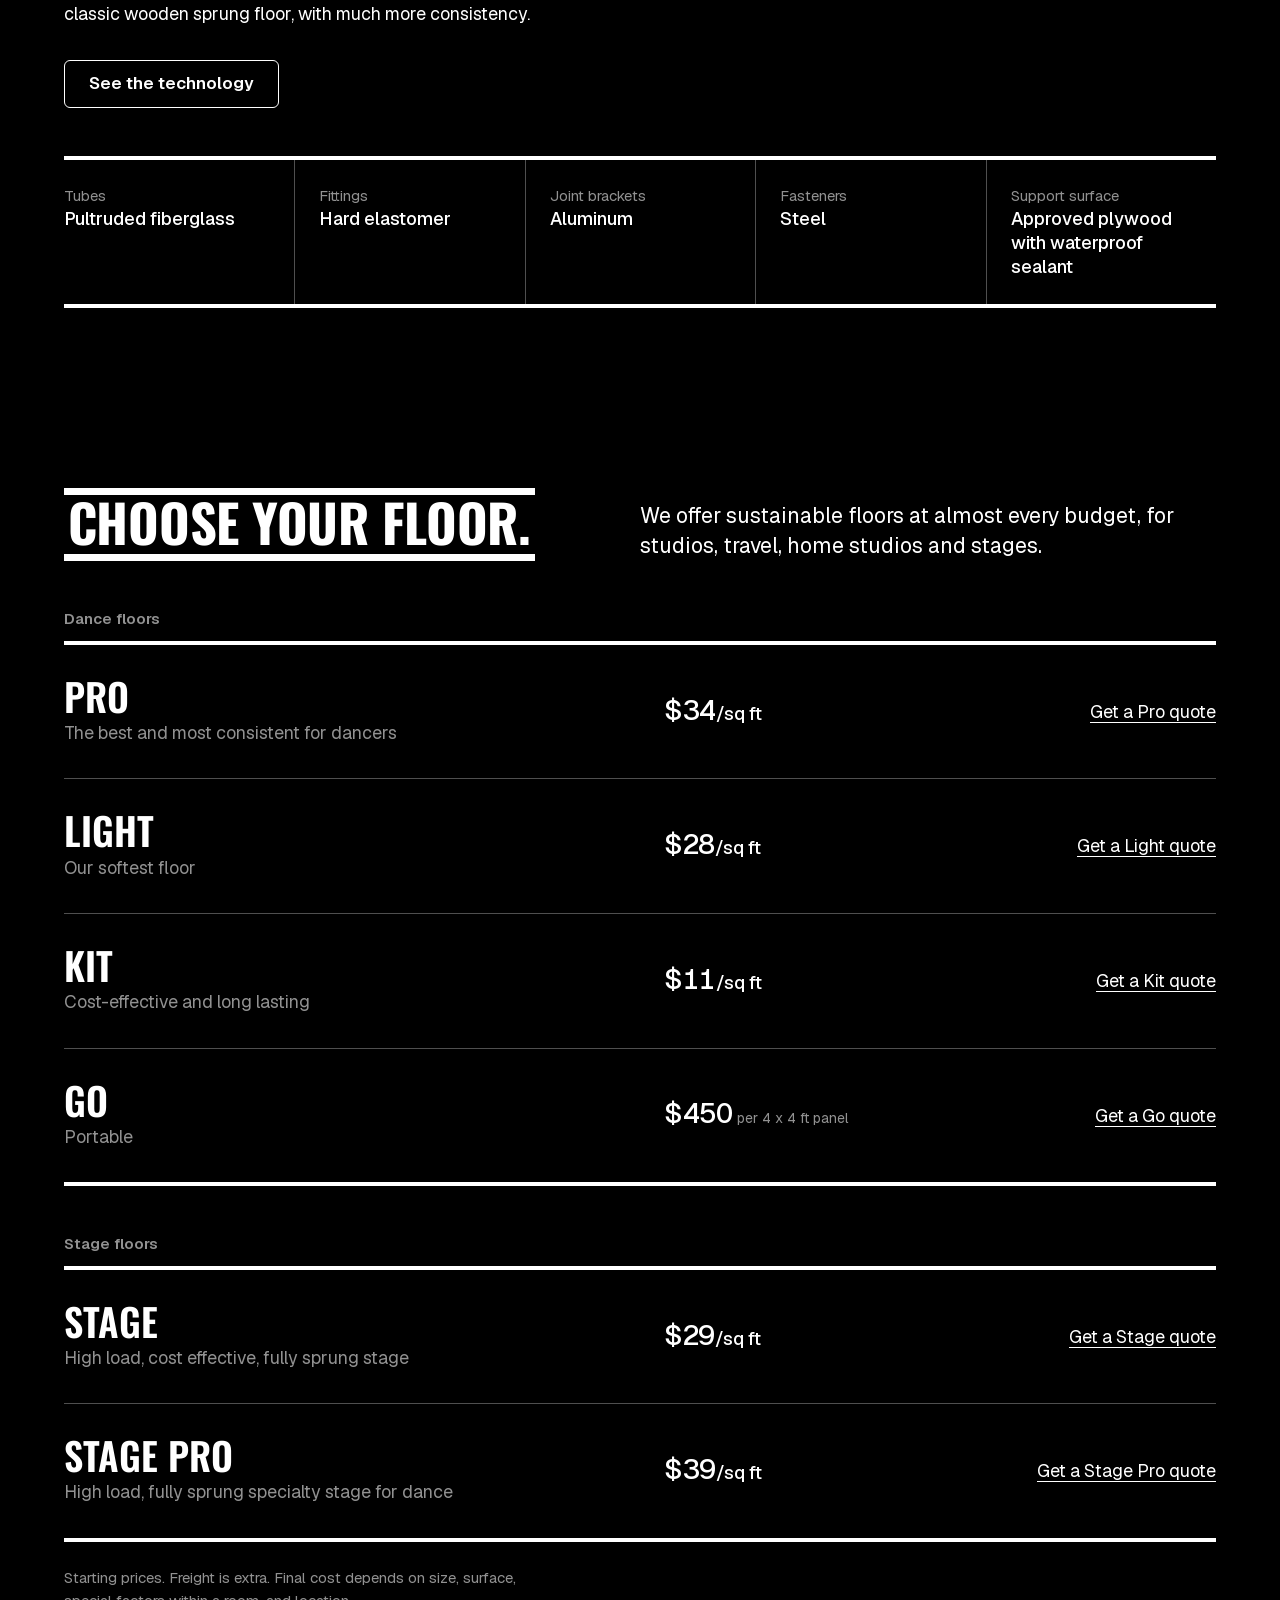
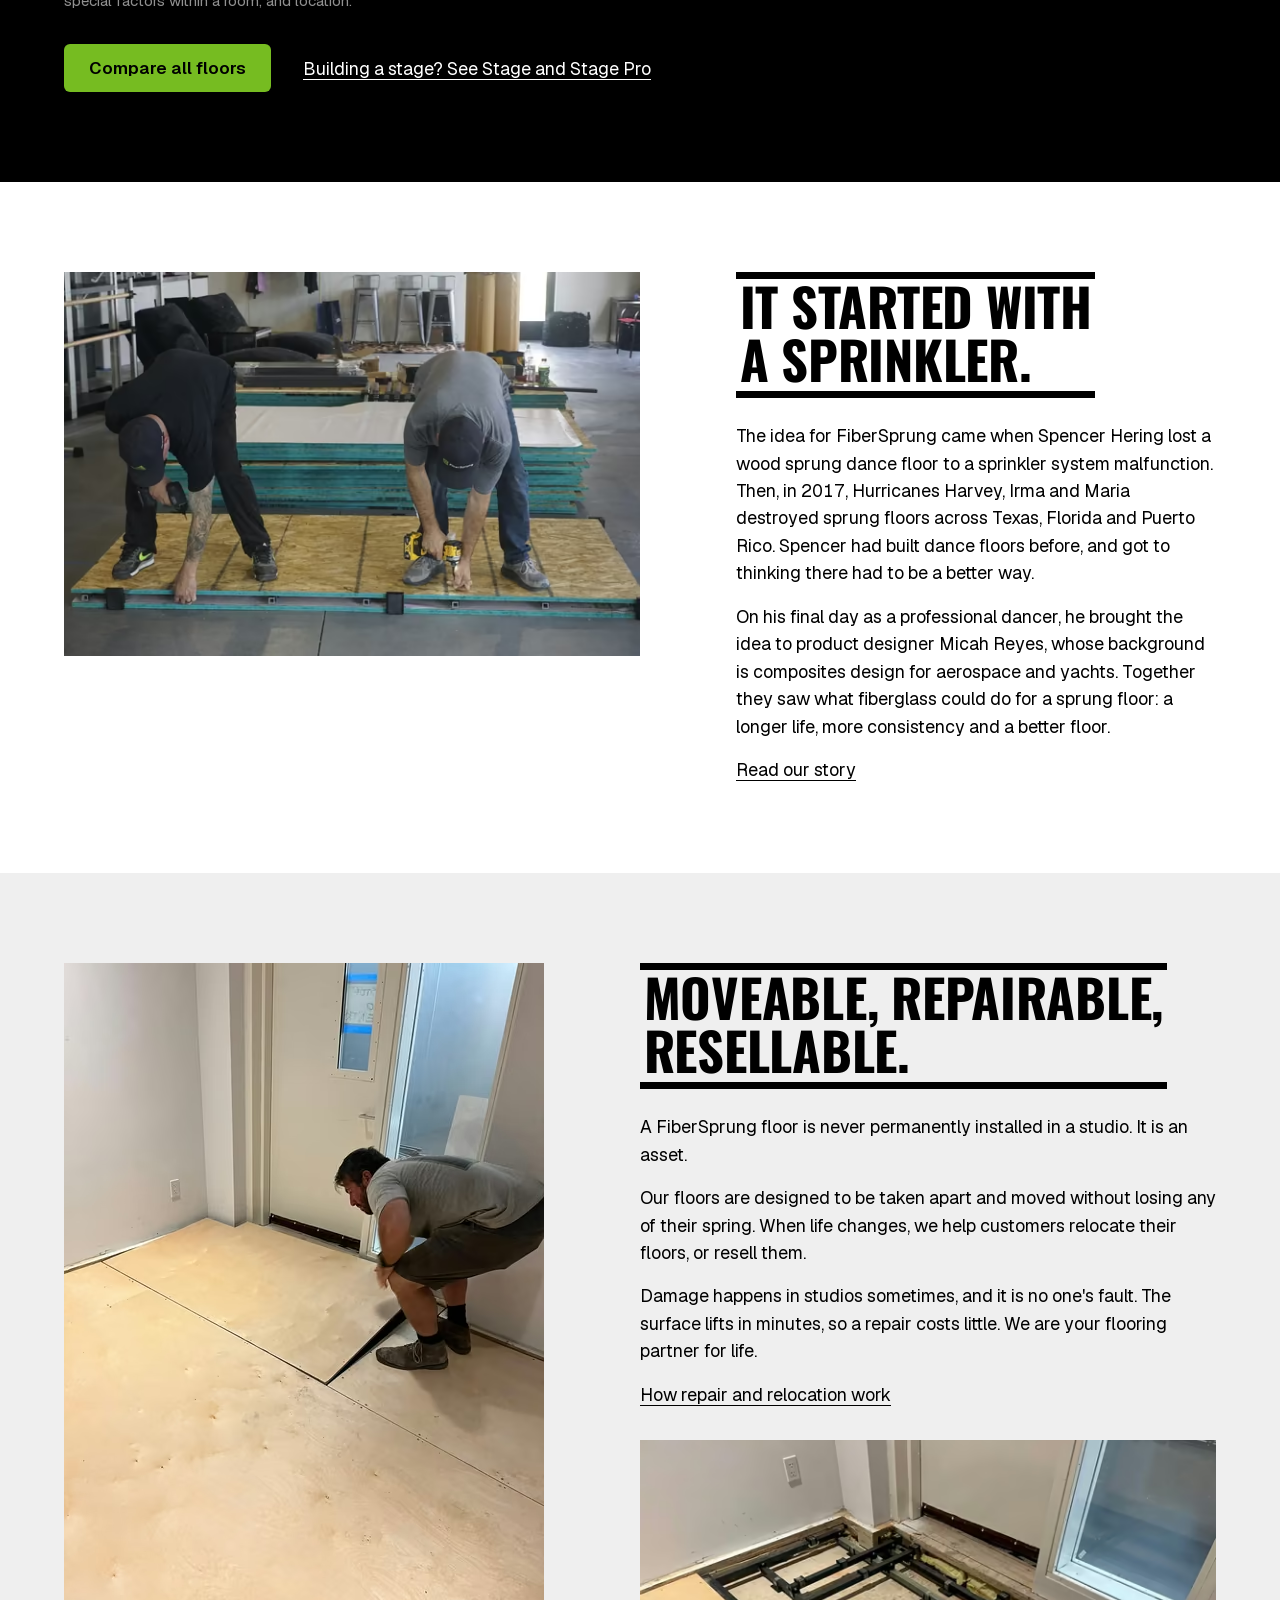
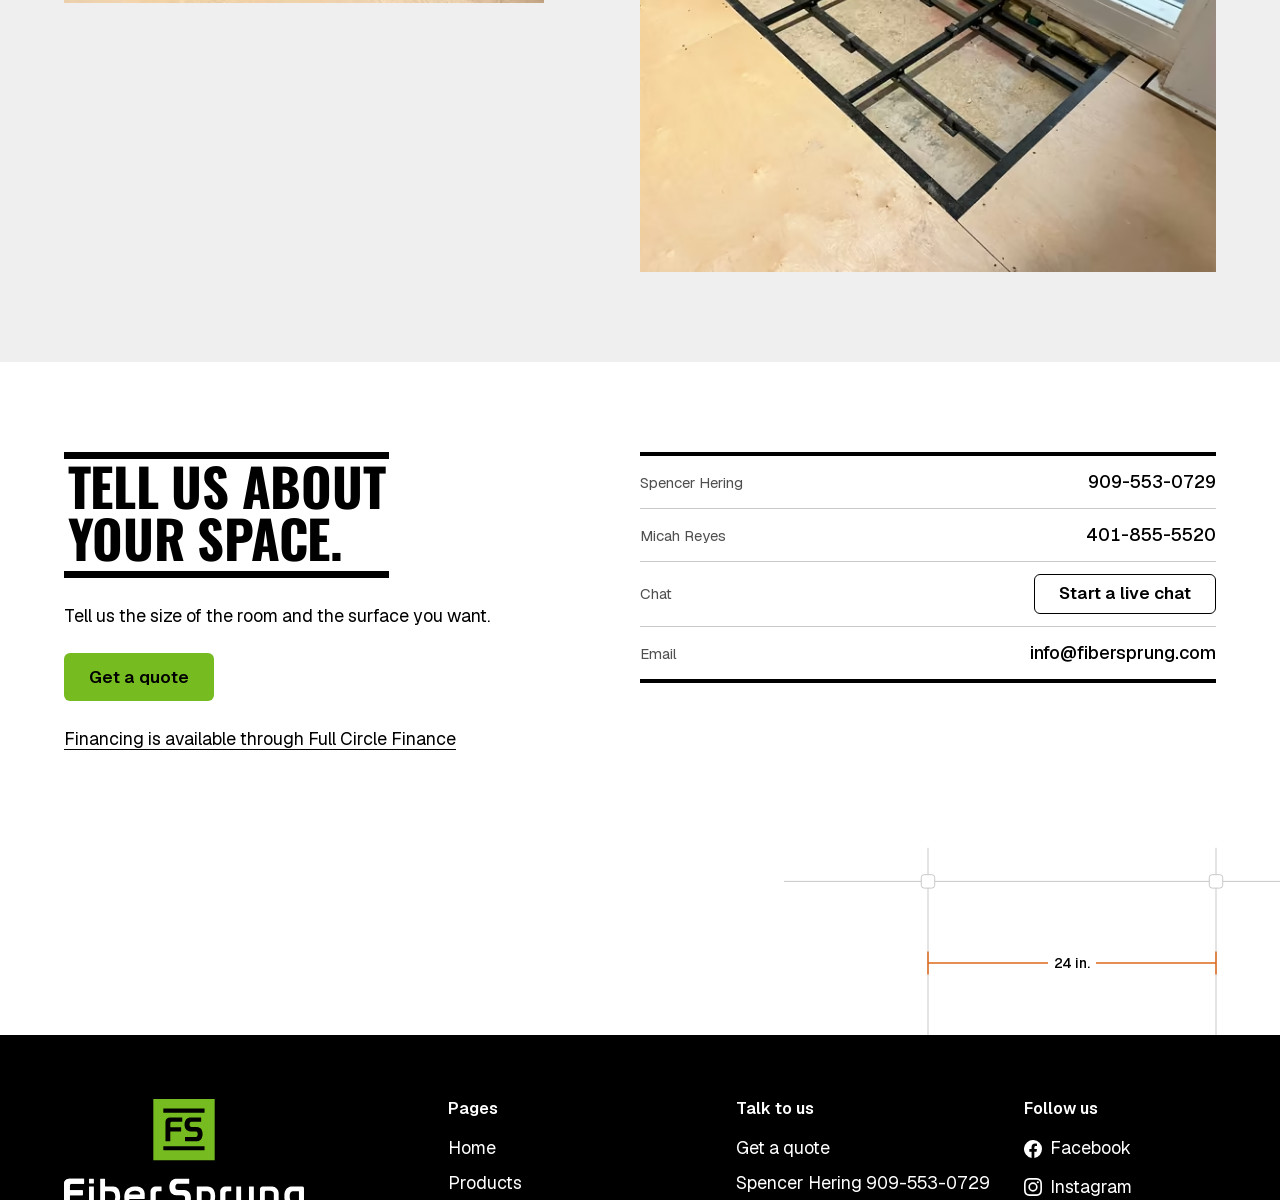
==== commit 693be738: "Home: Trusted by logo band" ====
--- a/index.html
+++ b/index.html
@@ -98,25 +98,40 @@
   </div>
 </section>
 
-<!-- 02 Who uses it -->
+<!-- 02 Trusted by (Nov 25: one compact band, logos run in a slow loop; static wrap for reduced motion). OPEN: Le Moyne naming -->
 <section class="section who on-canvas" aria-labelledby="who-h">
-  <div class="wrap grid">
-    <h2 class="rule-head" id="who-h">Who uses it</h2>
-    <ul class="logos">
-      <li><img src="img/clients/pace-university.webp" alt="Pace University" width="88" height="38" style="--w:88" loading="lazy" decoding="async"></li>
-      <li><img src="img/clients/nbcuniversal.webp" alt="NBCUniversal" width="156" height="15" style="--w:156" loading="lazy" decoding="async"></li>
-      <li><img src="img/clients/seattle-movement-arts-center.webp" alt="Seattle Movement Arts Center" width="46" height="69" style="--w:46" loading="lazy" decoding="async"></li>
-      <li><img src="img/clients/hunter-dance-center.webp" alt="Hunter Dance Center" width="80" height="56" style="--w:80" loading="lazy" decoding="async"></li>
-      <!-- OPEN: Le Moyne naming -->
-      <li><img src="img/clients/le-moyne-college.webp" alt="Le Moyne College" width="134" height="24" style="--w:134" loading="lazy" decoding="async"></li>
-      <li><img src="img/clients/bayou-city-ballet.webp" alt="Bayou City Ballet" width="98" height="42" style="--w:98" loading="lazy" decoding="async"></li>
-      <li><img src="img/clients/purchase-college-suny.webp" alt="Purchase College (SUNY)" width="122" height="41" style="--w:122" loading="lazy" decoding="async"></li>
-      <li><img src="img/clients/newnan-theatre-company.webp" alt="Newnan Theatre Company" width="158" height="34" style="--w:158" loading="lazy" decoding="async"></li>
-      <li><img src="img/clients/newport-contemporary-ballet.webp" alt="Newport Contemporary Ballet" width="66" height="59" style="--w:66" loading="lazy" decoding="async"></li>
-      <li><img src="img/clients/bronx-music-hall.webp" alt="Bronx Music Hall" width="68" height="47" style="--w:68" loading="lazy" decoding="async"></li>
-      <li><img src="img/clients/kanyok-arts-initiative.webp" alt="Kanyok Arts Initiative" width="110" height="28" style="--w:110" loading="lazy" decoding="async"></li>
-      <li><img src="img/clients/traverse-city-dance-project.webp" alt="Traverse City Dance Project" width="86" height="40" style="--w:86" loading="lazy" decoding="async"></li>
-    </ul>
+  <div class="wrap who__in">
+    <h2 class="who__label" id="who-h">Trusted by</h2>
+    <div class="logorun">
+      <ul class="logorun__list">
+        <li><img src="img/clients/pace-university.webp" alt="Pace University" width="88" height="38" style="--w:88" decoding="async"></li>
+        <li><img src="img/clients/nbcuniversal.webp" alt="NBCUniversal" width="156" height="15" style="--w:156" decoding="async"></li>
+        <li><img src="img/clients/seattle-movement-arts-center.webp" alt="Seattle Movement Arts Center" width="46" height="69" style="--w:46" decoding="async"></li>
+        <li><img src="img/clients/hunter-dance-center.webp" alt="Hunter Dance Center" width="80" height="56" style="--w:80" decoding="async"></li>
+        <li><img src="img/clients/le-moyne-college.webp" alt="Le Moyne College" width="134" height="24" style="--w:134" decoding="async"></li>
+        <li><img src="img/clients/bayou-city-ballet.webp" alt="Bayou City Ballet" width="98" height="42" style="--w:98" decoding="async"></li>
+        <li><img src="img/clients/purchase-college-suny.webp" alt="Purchase College (SUNY)" width="122" height="41" style="--w:122" decoding="async"></li>
+        <li><img src="img/clients/newnan-theatre-company.webp" alt="Newnan Theatre Company" width="158" height="34" style="--w:158" decoding="async"></li>
+        <li><img src="img/clients/newport-contemporary-ballet.webp" alt="Newport Contemporary Ballet" width="66" height="59" style="--w:66" decoding="async"></li>
+        <li><img src="img/clients/bronx-music-hall.webp" alt="Bronx Music Hall" width="68" height="47" style="--w:68" decoding="async"></li>
+        <li><img src="img/clients/kanyok-arts-initiative.webp" alt="Kanyok Arts Initiative" width="110" height="28" style="--w:110" decoding="async"></li>
+        <li><img src="img/clients/traverse-city-dance-project.webp" alt="Traverse City Dance Project" width="86" height="40" style="--w:86" decoding="async"></li>
+      </ul>
+      <ul class="logorun__list" aria-hidden="true">
+        <li><img src="img/clients/pace-university.webp" alt="" width="88" height="38" style="--w:88" decoding="async"></li>
+        <li><img src="img/clients/nbcuniversal.webp" alt="" width="156" height="15" style="--w:156" decoding="async"></li>
+        <li><img src="img/clients/seattle-movement-arts-center.webp" alt="" width="46" height="69" style="--w:46" decoding="async"></li>
+        <li><img src="img/clients/hunter-dance-center.webp" alt="" width="80" height="56" style="--w:80" decoding="async"></li>
+        <li><img src="img/clients/le-moyne-college.webp" alt="" width="134" height="24" style="--w:134" decoding="async"></li>
+        <li><img src="img/clients/bayou-city-ballet.webp" alt="" width="98" height="42" style="--w:98" decoding="async"></li>
+        <li><img src="img/clients/purchase-college-suny.webp" alt="" width="122" height="41" style="--w:122" decoding="async"></li>
+        <li><img src="img/clients/newnan-theatre-company.webp" alt="" width="158" height="34" style="--w:158" decoding="async"></li>
+        <li><img src="img/clients/newport-contemporary-ballet.webp" alt="" width="66" height="59" style="--w:66" decoding="async"></li>
+        <li><img src="img/clients/bronx-music-hall.webp" alt="" width="68" height="47" style="--w:68" decoding="async"></li>
+        <li><img src="img/clients/kanyok-arts-initiative.webp" alt="" width="110" height="28" style="--w:110" decoding="async"></li>
+        <li><img src="img/clients/traverse-city-dance-project.webp" alt="" width="86" height="40" style="--w:86" decoding="async"></li>
+      </ul>
+    </div>
   </div>
 </section>
 
--- a/css/styles.css
+++ b/css/styles.css
@@ -1266,3 +1266,40 @@
 .lines__social { gap: 0 var(--s-5); }
 .lines__social-label { flex-basis: 100%; }
 .lines__social a { min-height: 40px; }
+
+/* About, team cards (Nov 25): portraits in a black-to-green duotone (grayscale photo under a green multiply layer); hover or focus shows the plain photo. */
+.tcards { display: grid; grid-template-columns: repeat(2, minmax(0, 1fr)); gap: var(--s-5) var(--s-3); margin: 0; padding: 0; list-style: none; }
+@media (min-width: 600px) { .tcards { grid-template-columns: repeat(3, minmax(0, 1fr)); } }
+@media (min-width: 1024px) { .tcards { grid-template-columns: repeat(5, minmax(0, 1fr)); gap: var(--s-4); } }
+.tcard__media { position: relative; overflow: hidden; background: var(--black); }
+.tcard__media img { display: block; width: 100%; height: auto; aspect-ratio: 4 / 5; object-fit: cover; filter: contrast(1.08); transition: transform .6s cubic-bezier(.2, .7, .2, 1); }
+.tcard__media picture { display: block; position: relative; overflow: hidden; }
+.tcard__media picture::after { content: none; }
+.tcard__name { position: relative; z-index: 1; margin: 0; padding: var(--s-3) var(--s-4) var(--s-3); border-top: 4px solid var(--green); background: var(--black); color: var(--white); font: 700 clamp(1.35rem, 2vw, 1.9rem) / 1 var(--font-head); letter-spacing: .01em; text-transform: uppercase; }
+.tcard__what { max-width: none; margin-top: var(--s-3); font-size: var(--fs-label); font-weight: 500; line-height: 1.4; }
+.tcard:hover .tcard__media picture::after, .tcard:focus-within .tcard__media picture::after { opacity: 0; }
+.tcard:hover .tcard__media img { transform: scale(1.04); }
+@media (prefers-reduced-motion: reduce) { .tcard__media img, .tcard__media picture::after { transition: none; } .tcard:hover .tcard__media img { transform: none; } }
+@media (max-width: 599px) { .tcard__name { padding: var(--s-2) var(--s-3); } }
+
+/* Home, Trusted by (Nov 25): one compact band. Logos run in a slow loop (second copy is aria-hidden); hover pauses; reduced motion shows a static wrapped row. */
+.who { padding-block: var(--s-5); }
+.who__in { display: flex; flex-direction: column; gap: var(--s-3); }
+.who__label { flex: none; font: 600 1.25rem / 1 var(--font-head); text-transform: uppercase; }
+.logorun { display: flex; overflow: hidden; -webkit-mask-image: linear-gradient(to right, transparent, #000 8%, #000 92%, transparent); mask-image: linear-gradient(to right, transparent, #000 8%, #000 92%, transparent); }
+.logorun__list { display: flex; flex: none; align-items: center; gap: 44px; margin: 0; padding: 0 44px 0 0; list-style: none; animation: logorun 45s linear infinite; }
+.logorun__list li { flex: none; }
+.logorun__list img { display: block; width: calc(var(--w) * .8px); height: auto; }
+.logorun:hover .logorun__list { animation-play-state: paused; }
+@keyframes logorun { to { transform: translateX(-100%); } }
+@media (min-width: 768px) {
+  .who__in { flex-direction: row; align-items: center; gap: var(--s-6); }
+  .logorun { flex: 1; min-width: 0; }
+  .logorun__list { gap: 56px; padding-right: 56px; }
+  .logorun__list img { width: calc(var(--w) * 1px); }
+}
+@media (prefers-reduced-motion: reduce) {
+  .logorun { -webkit-mask-image: none; mask-image: none; }
+  .logorun__list { flex: 1; flex-wrap: wrap; justify-content: center; gap: var(--s-4) var(--s-6); padding: 0; animation: none; }
+  .logorun__list[aria-hidden] { display: none; }
+}
